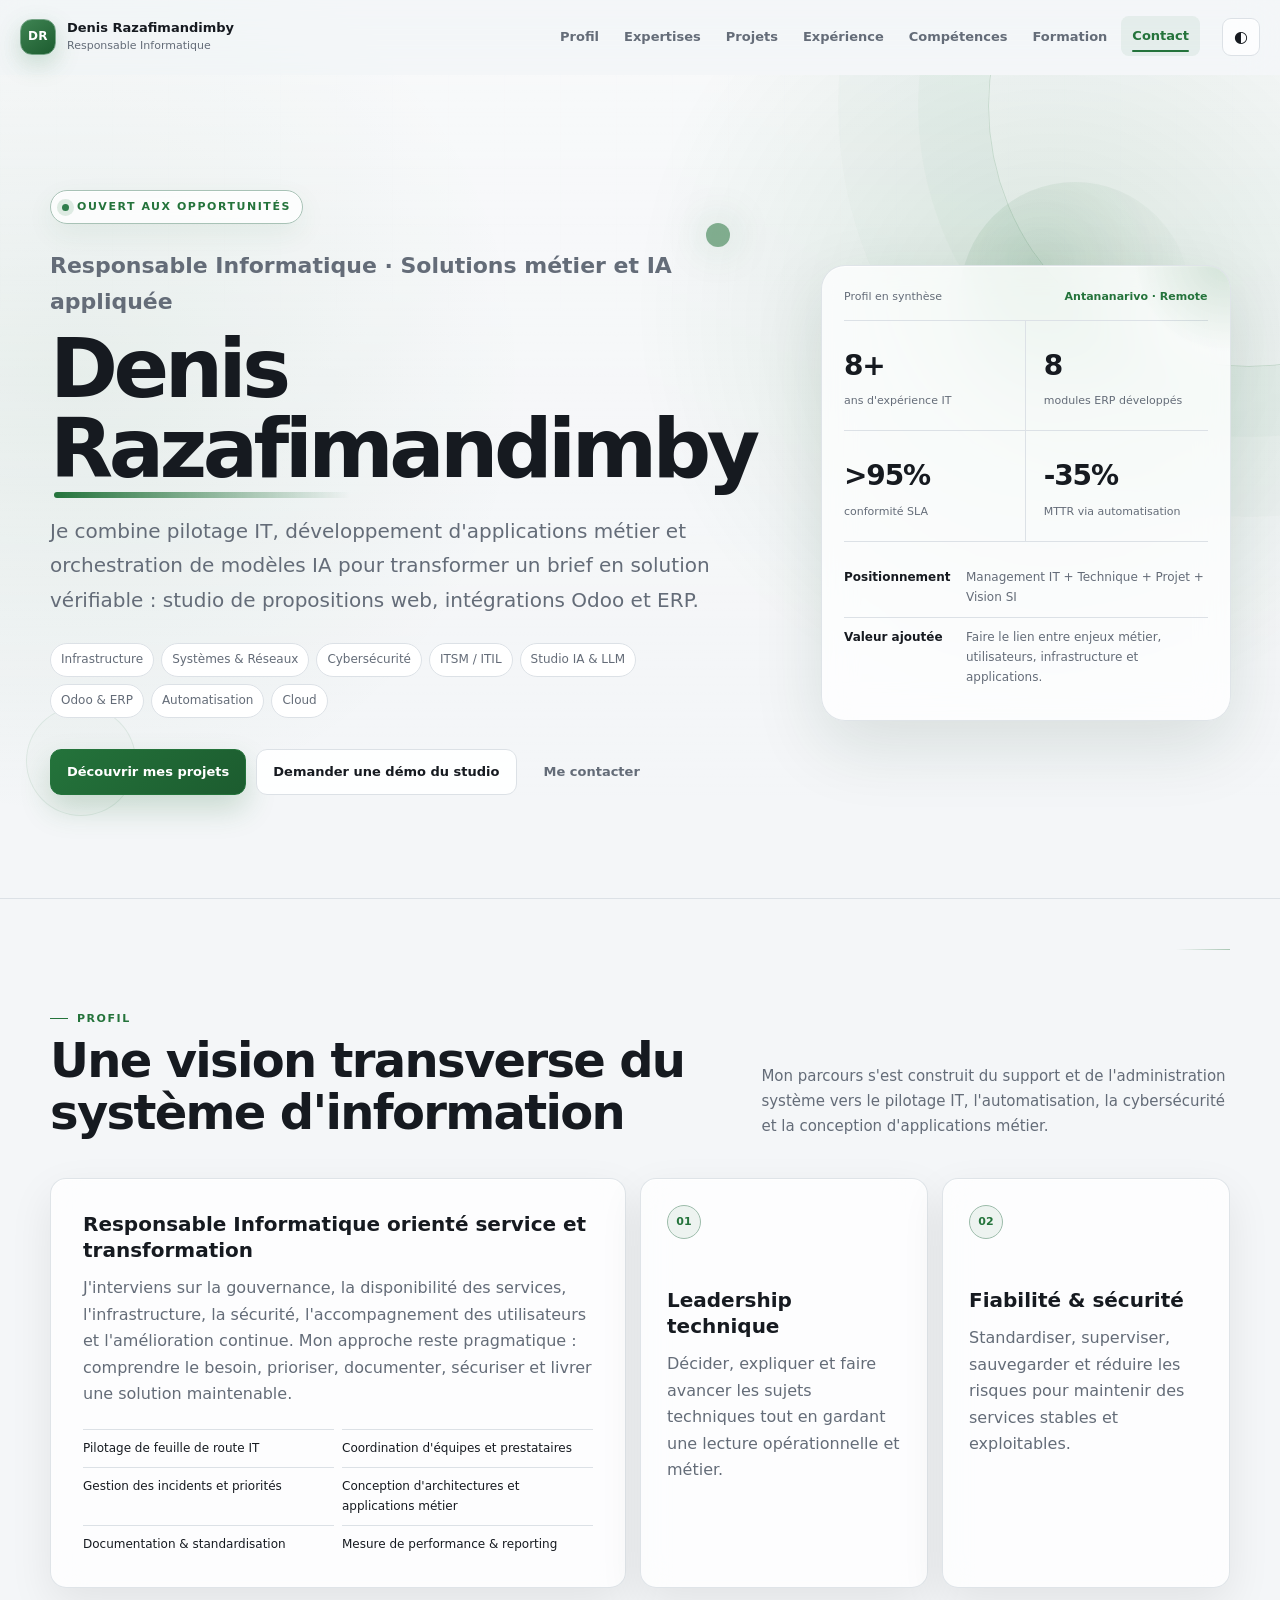
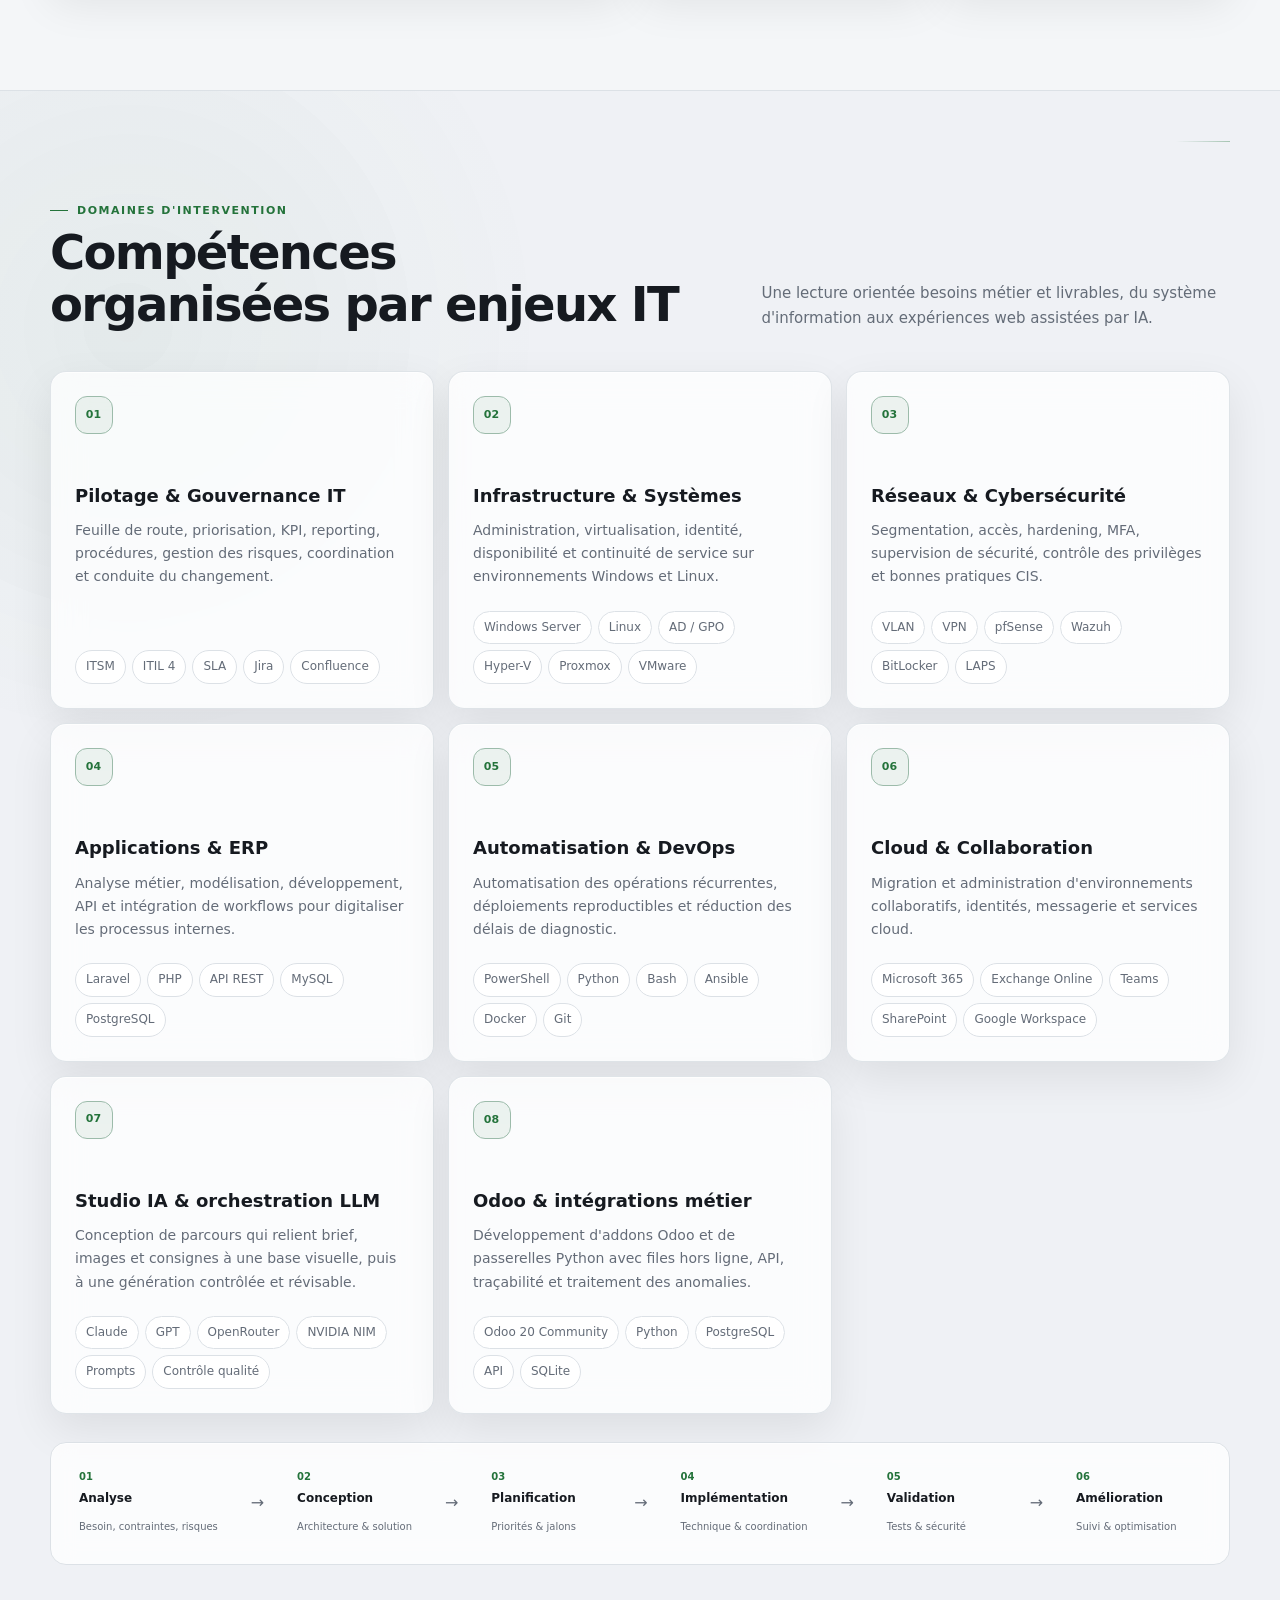
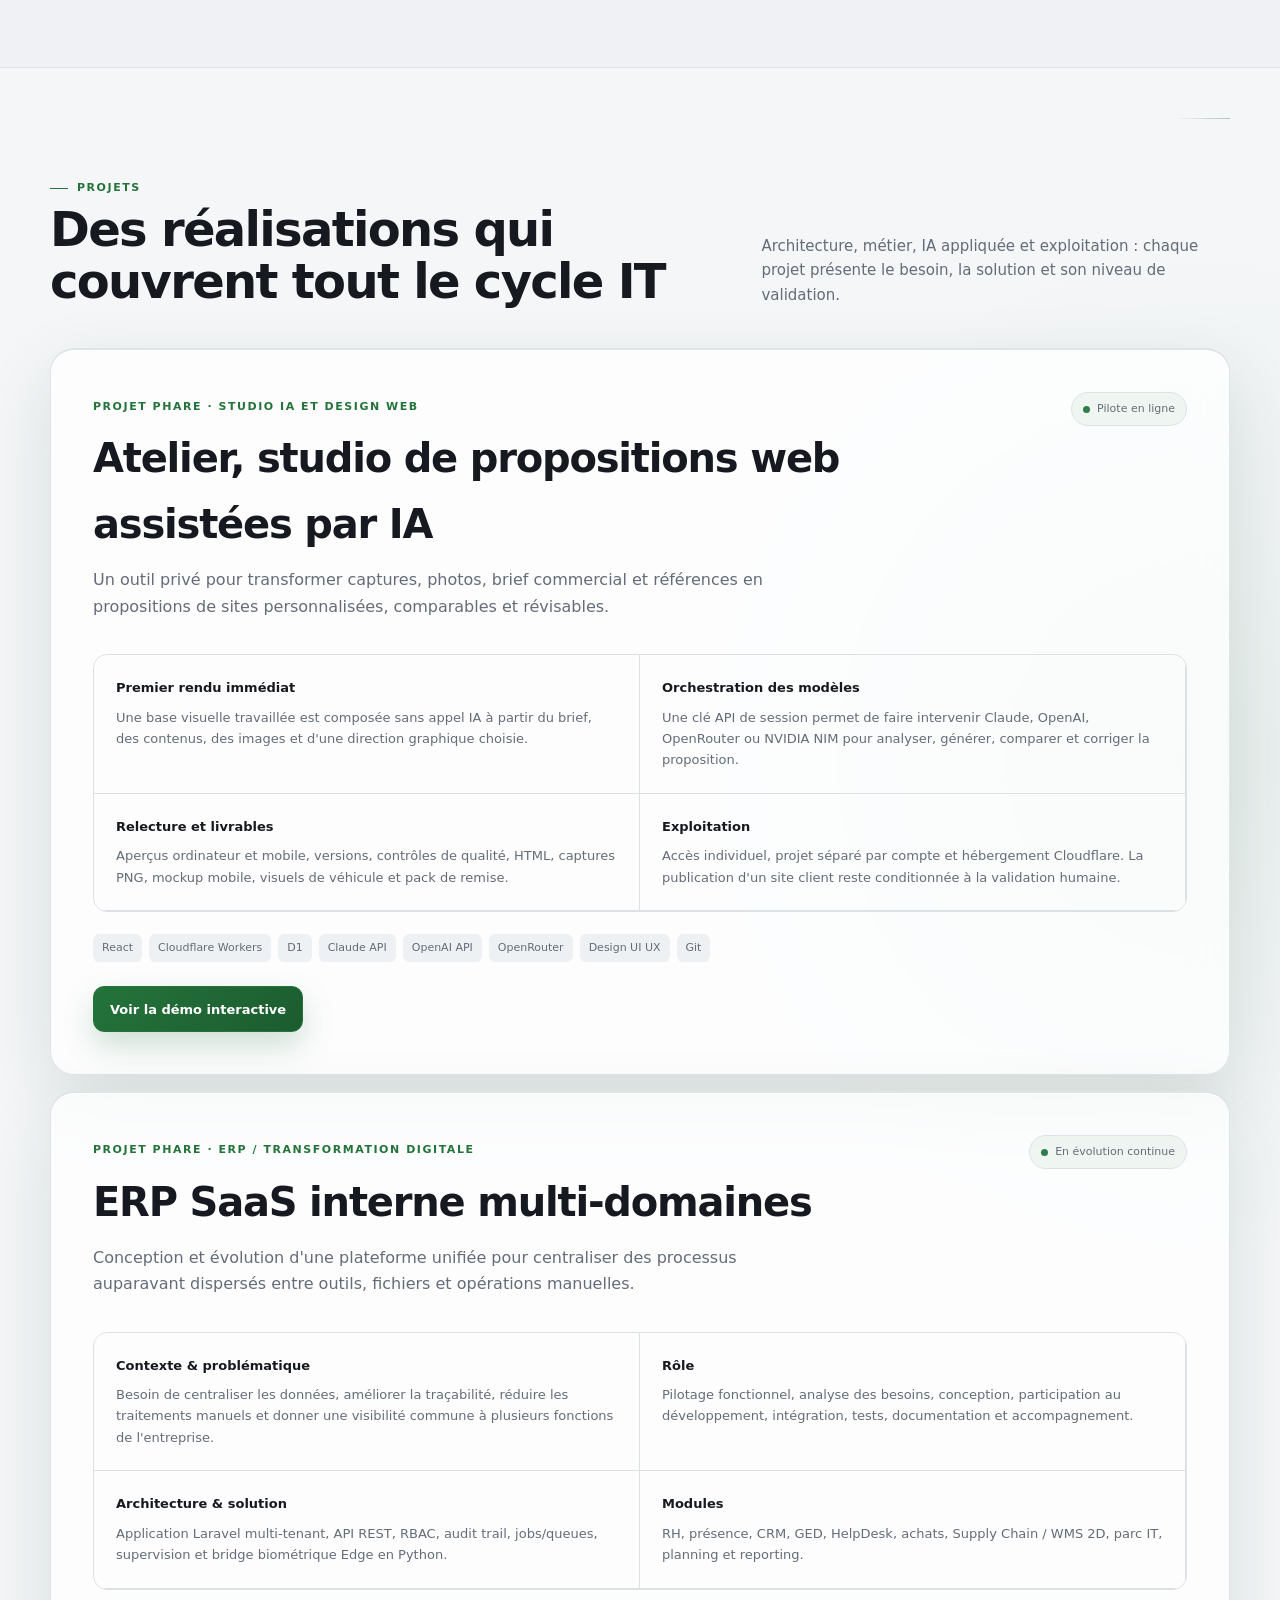
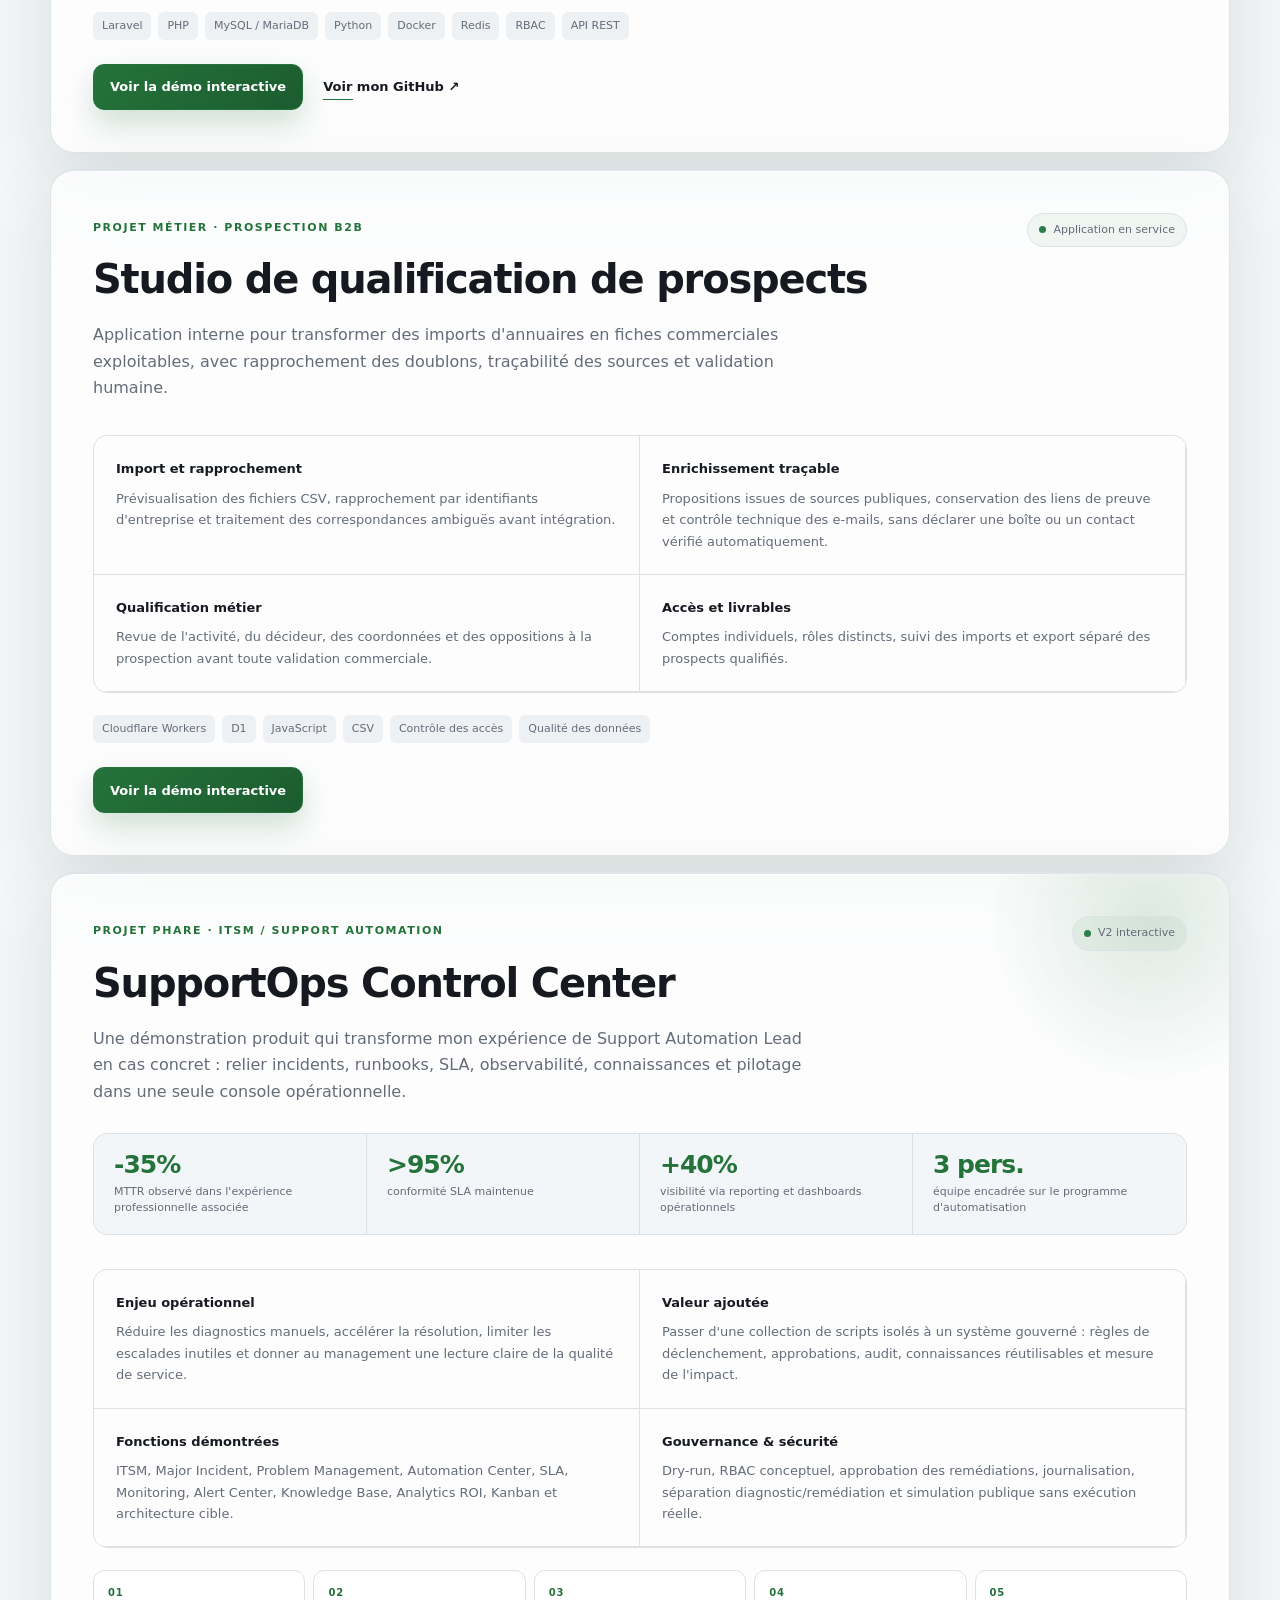
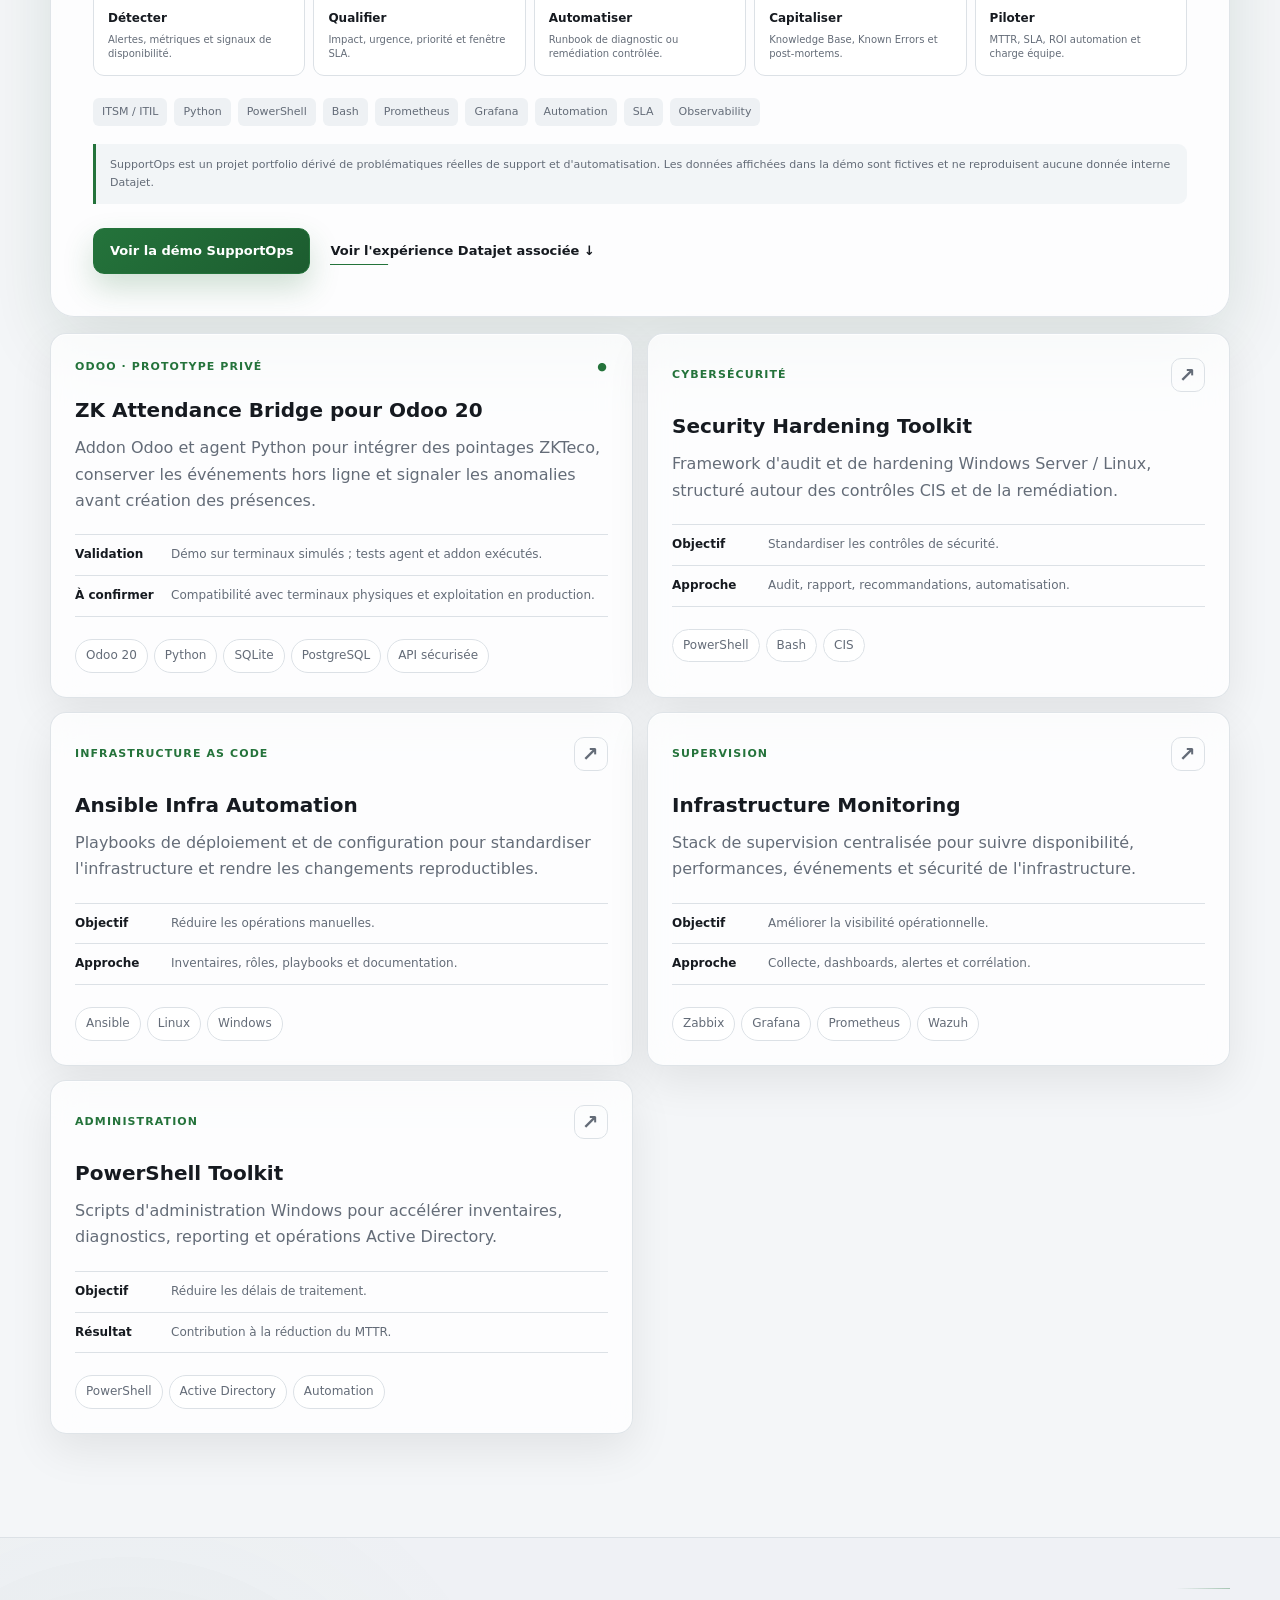
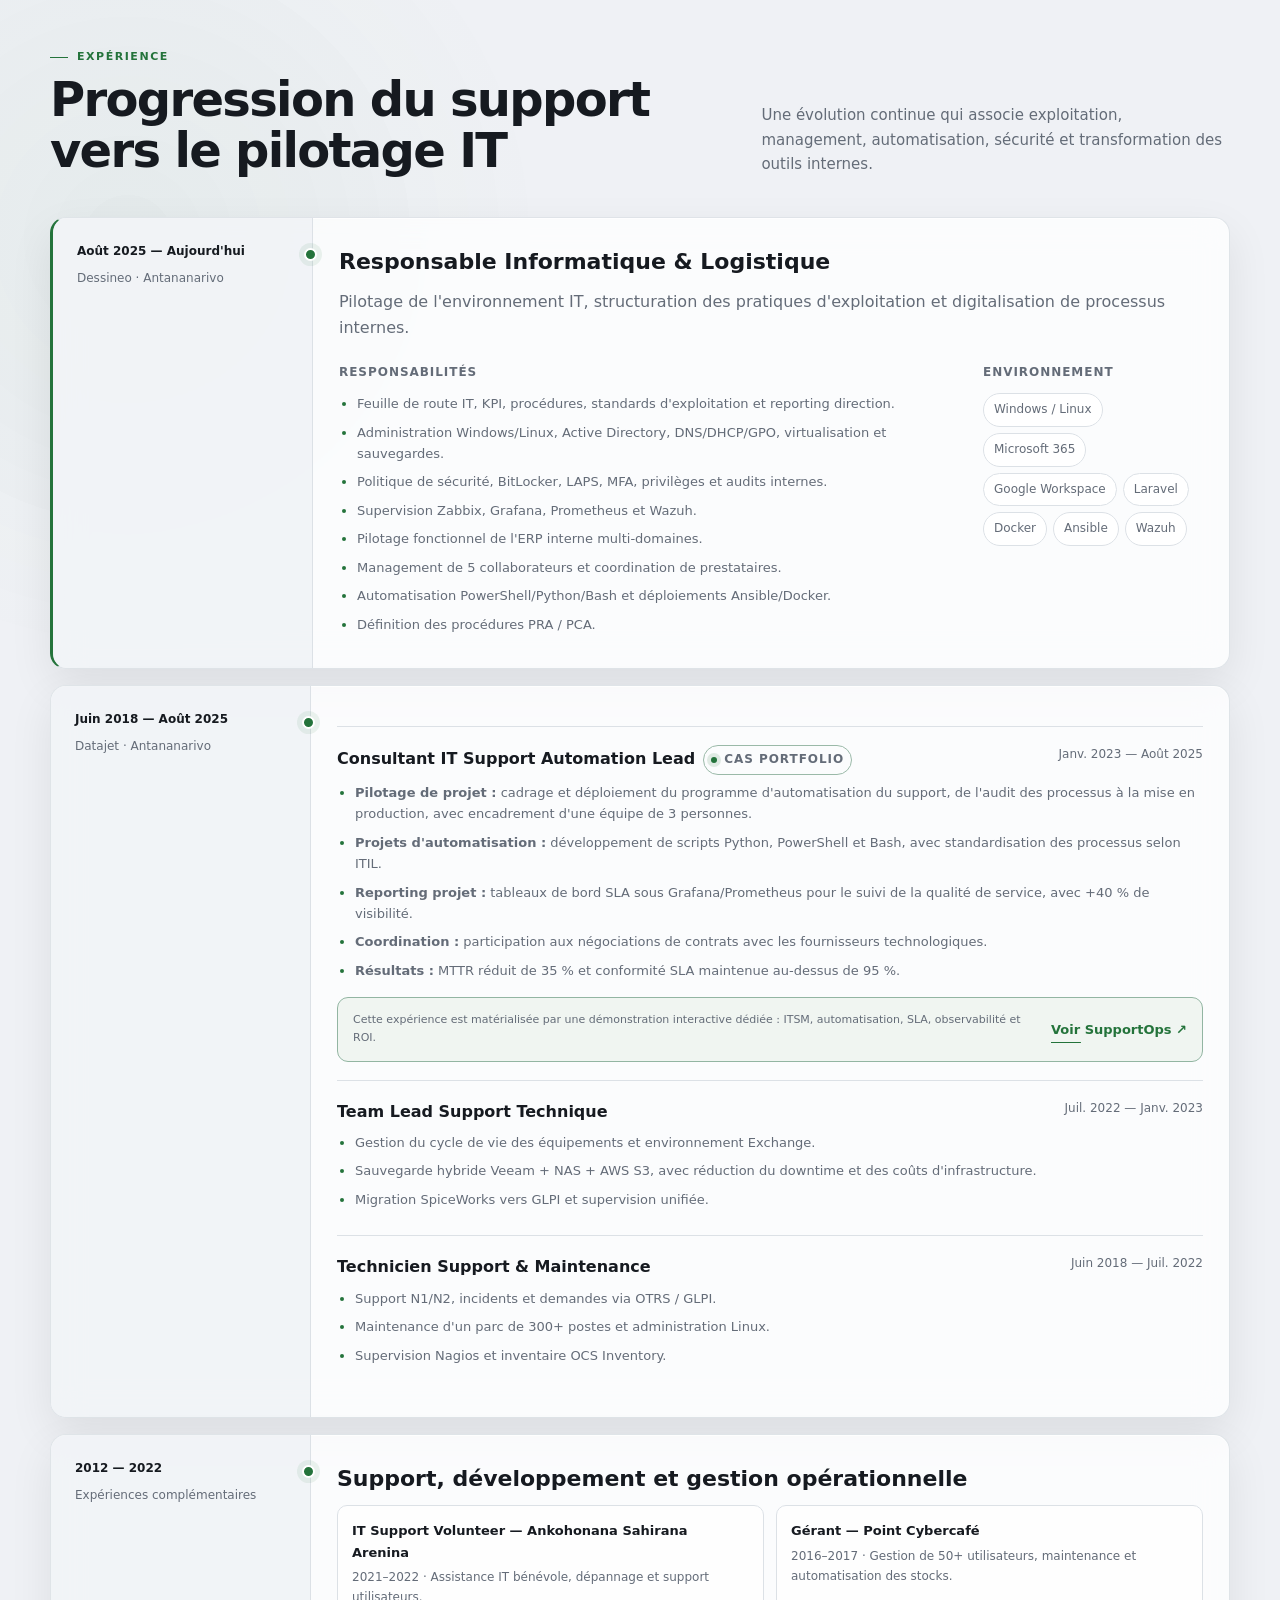
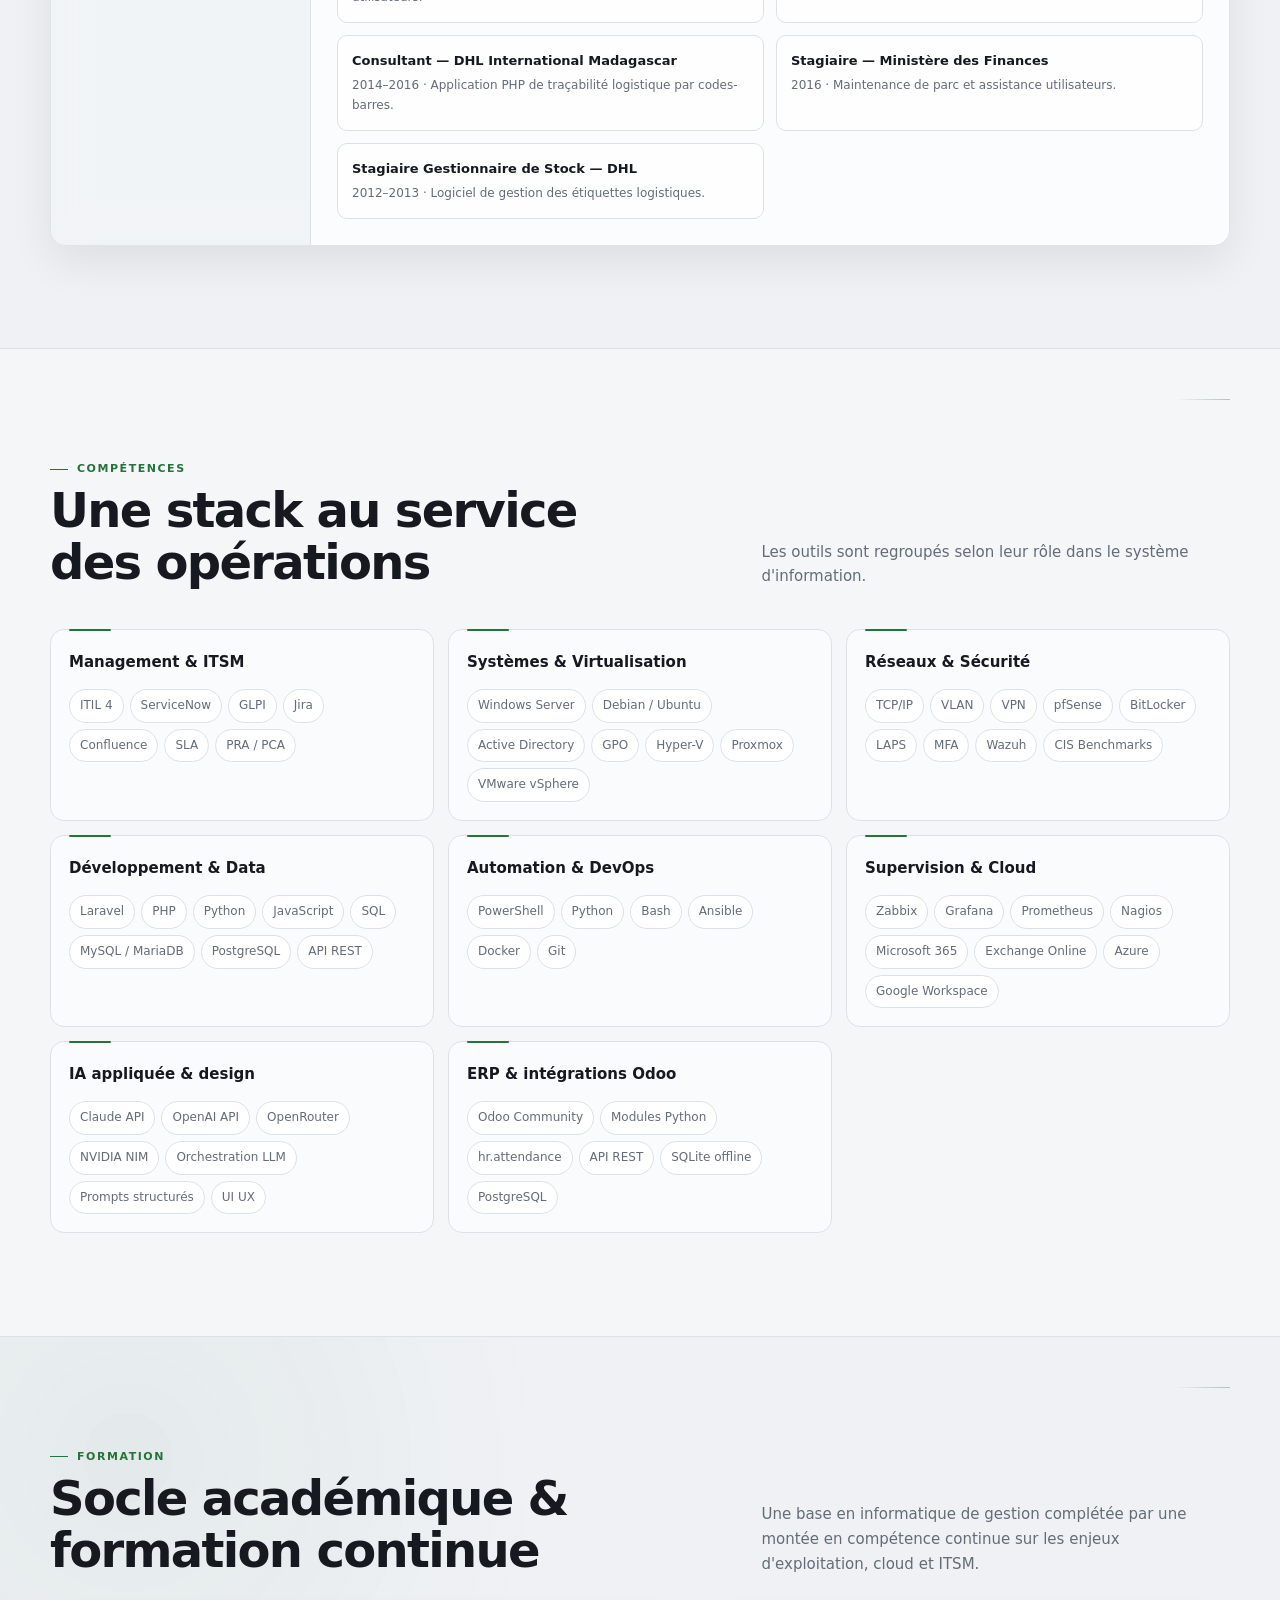
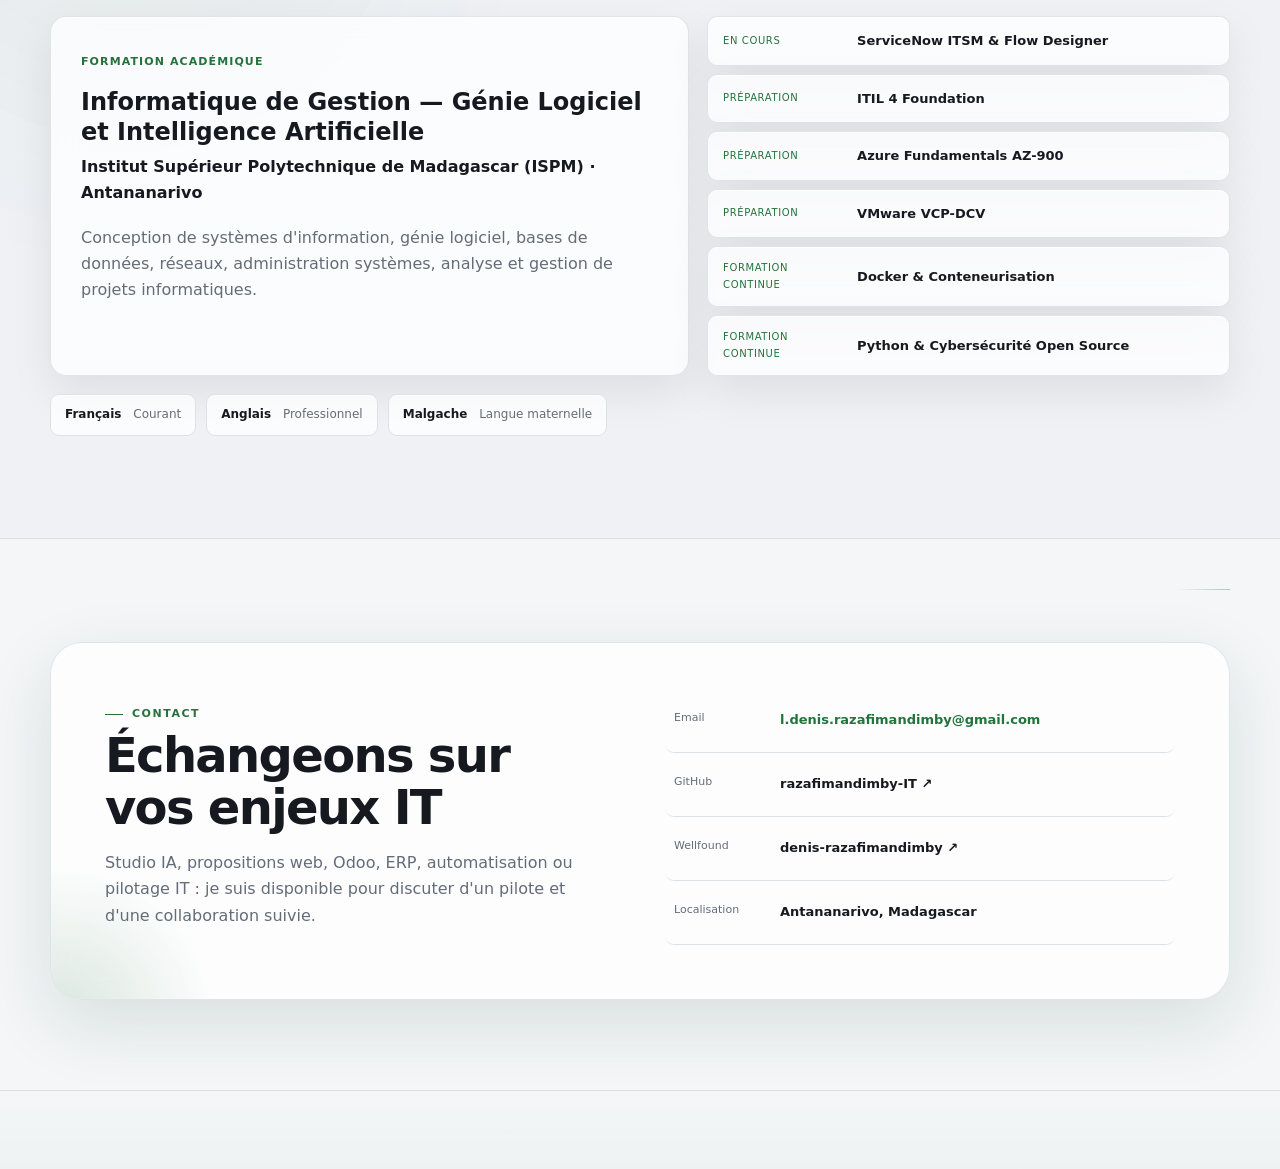
==== index.html @ 62d82d83 "Ajoute une demo interactive du studio Atelier" ====
<!doctype html>
<html lang="fr" data-theme="dark">
<head>
  <meta charset="utf-8">
  <meta name="viewport" content="width=device-width,initial-scale=1">
  <title>Denis Razafimandimby — Responsable Informatique | Studio IA et Odoo</title>
  <meta name="description" content="Responsable Informatique et concepteur de solutions métier : studio de propositions web assisté par Claude, GPT et autres LLM, intégrations Odoo, ERP, automatisation et cybersécurité.">
  <meta name="author" content="Denis Razafimandimby">
  <meta name="robots" content="index,follow">
  <link rel="canonical" href="https://razafimandimby-it.github.io/cv/">
  <meta property="og:type" content="website">
  <meta property="og:title" content="Denis Razafimandimby — Responsable Informatique | Studio IA et Odoo">
  <meta property="og:description" content="Management IT, studio de création web assistée par IA, intégrations Odoo, ERP et automatisation.">
  <meta property="og:url" content="https://razafimandimby-it.github.io/cv/">
  <meta name="theme-color" content="#0d1117">
  <link rel="icon" href="data:image/svg+xml,%3Csvg xmlns='http://www.w3.org/2000/svg' viewBox='0 0 100 100'%3E%3Crect width='100' height='100' rx='20' fill='%232b9348'/%3E%3Ctext x='50' y='64' text-anchor='middle' font-size='48' fill='white' font-family='Arial'%3EDR%3C/text%3E%3C/svg%3E">
  <link rel="stylesheet" href="assets/css/style.css">
  <script type="application/ld+json">
  {
    "@context":"https://schema.org",
    "@type":"Person",
    "name":"Denis Razafimandimby",
    "jobTitle":"Responsable Informatique",
    "url":"https://razafimandimby-it.github.io/cv/",
    "email":"mailto:l.denis.razafimandimby@gmail.com",
    "sameAs":[
      "https://github.com/razafimandimby-IT",
      "https://wellfound.com/u/denis-razafimandimby"
    ],
    "address":{"@type":"PostalAddress","addressLocality":"Antananarivo","addressCountry":"MG"},
    "knowsAbout":["IT Management","ITSM","Infrastructure","Cybersecurity","ERP","Odoo","LLM orchestration","Claude API","OpenAI API","Automation","Cloud","Project Management"]
  }
  </script>
</head>
<body>
  <a class="skip-link" href="#main">Aller au contenu</a>

  <header class="site-header" id="top">
    <div class="nav-shell">
      <a class="brand" href="#top" aria-label="Accueil Denis Razafimandimby">
        <span class="brand-mark">DR</span>
        <span class="brand-text"><strong>Denis Razafimandimby</strong><small>Responsable Informatique</small></span>
      </a>

      <button class="menu-toggle" id="menuToggle" aria-label="Ouvrir le menu" aria-expanded="false" aria-controls="mainNav">
        <span></span><span></span>
      </button>

      <nav class="main-nav" id="mainNav" aria-label="Navigation principale">
        <a href="#profil">Profil</a>
        <a href="#expertises">Expertises</a>
        <a href="#projets">Projets</a>
        <a href="#experience">Expérience</a>
        <a href="#competences">Compétences</a>
        <a href="#formation">Formation</a>
        <a href="#contact">Contact</a>
      </nav>

      <button class="theme-toggle" id="themeToggle" aria-label="Changer de thème" title="Changer de thème">
        <span aria-hidden="true">◐</span>
      </button>
    </div>
  </header>

  <main id="main">
    <section class="hero" aria-labelledby="hero-title">
      <div class="container hero-grid">
        <div class="hero-copy">
          <div class="eyebrow"><span class="status-dot"></span> Ouvert aux opportunités</div>
          <p class="hero-role">Responsable Informatique · Solutions métier et IA appliquée</p>
          <h1 id="hero-title">Denis Razafimandimby</h1>
          <p class="hero-lead">
            Je combine pilotage IT, développement d'applications métier et orchestration de modèles IA
            pour transformer un brief en solution vérifiable : studio de propositions web, intégrations Odoo et ERP.
          </p>
          <div class="hero-domains" aria-label="Domaines principaux">
            <span>Infrastructure</span><span>Systèmes & Réseaux</span><span>Cybersécurité</span>
            <span>ITSM / ITIL</span><span>Studio IA & LLM</span><span>Odoo & ERP</span><span>Automatisation</span><span>Cloud</span>
          </div>
          <div class="hero-actions">
            <a class="btn btn-primary" href="#projets">Découvrir mes projets</a>
            <a class="btn btn-secondary" href="mailto:l.denis.razafimandimby@gmail.com?subject=D%C3%A9monstration%20du%20studio%20IA">Demander une démo du studio</a>
            <a class="btn btn-ghost" href="mailto:l.denis.razafimandimby@gmail.com">Me contacter</a>
          </div>
        </div>

        <aside class="executive-card" aria-label="Synthèse professionnelle">
          <div class="executive-card-head">
            <span>Profil en synthèse</span>
            <span class="availability">Antananarivo · Remote</span>
          </div>
          <div class="executive-metrics">
            <div><strong>8+</strong><span>ans d'expérience IT</span></div>
            <div><strong>8</strong><span>modules ERP développés</span></div>
            <div><strong>&gt;95%</strong><span>conformité SLA</span></div>
            <div><strong>-35%</strong><span>MTTR via automatisation</span></div>
          </div>
          <div class="executive-focus">
            <p><strong>Positionnement</strong><span>Management IT + Technique + Projet + Vision SI</span></p>
            <p><strong>Valeur ajoutée</strong><span>Faire le lien entre enjeux métier, utilisateurs, infrastructure et applications.</span></p>
          </div>
        </aside>
      </div>
    </section>

    <section class="section" id="profil">
      <div class="container">
        <div class="section-heading">
          <div><span class="section-kicker">Profil</span><h2>Une vision transverse du système d'information</h2></div>
          <p>
            Mon parcours s'est construit du support et de l'administration système vers le pilotage IT,
            l'automatisation, la cybersécurité et la conception d'applications métier.
          </p>
        </div>

        <div class="profile-grid">
          <article class="profile-panel profile-panel-wide">
            <h3>Responsable Informatique orienté service et transformation</h3>
            <p>
              J'interviens sur la gouvernance, la disponibilité des services, l'infrastructure, la sécurité,
              l'accompagnement des utilisateurs et l'amélioration continue. Mon approche reste pragmatique :
              comprendre le besoin, prioriser, documenter, sécuriser et livrer une solution maintenable.
            </p>
            <div class="profile-points">
              <span>Pilotage de feuille de route IT</span>
              <span>Coordination d'équipes et prestataires</span>
              <span>Gestion des incidents et priorités</span>
              <span>Conception d'architectures et applications métier</span>
              <span>Documentation & standardisation</span>
              <span>Mesure de performance & reporting</span>
            </div>
          </article>

          <article class="profile-panel">
            <span class="panel-index">01</span>
            <h3>Leadership technique</h3>
            <p>Décider, expliquer et faire avancer les sujets techniques tout en gardant une lecture opérationnelle et métier.</p>
          </article>

          <article class="profile-panel">
            <span class="panel-index">02</span>
            <h3>Fiabilité & sécurité</h3>
            <p>Standardiser, superviser, sauvegarder et réduire les risques pour maintenir des services stables et exploitables.</p>
          </article>
        </div>
      </div>
    </section>

    <section class="section section-soft" id="expertises">
      <div class="container">
        <div class="section-heading">
          <div><span class="section-kicker">Domaines d'intervention</span><h2>Compétences organisées par enjeux IT</h2></div>
            <p>Une lecture orientée besoins métier et livrables, du système d'information aux expériences web assistées par IA.</p>
        </div>

        <div class="expertise-grid">
          <article class="expertise-card">
            <div class="expertise-icon">01</div>
            <h3>Pilotage & Gouvernance IT</h3>
            <p>Feuille de route, priorisation, KPI, reporting, procédures, gestion des risques, coordination et conduite du changement.</p>
            <div class="tags"><span>ITSM</span><span>ITIL 4</span><span>SLA</span><span>Jira</span><span>Confluence</span></div>
          </article>

          <article class="expertise-card">
            <div class="expertise-icon">02</div>
            <h3>Infrastructure & Systèmes</h3>
            <p>Administration, virtualisation, identité, disponibilité et continuité de service sur environnements Windows et Linux.</p>
            <div class="tags"><span>Windows Server</span><span>Linux</span><span>AD / GPO</span><span>Hyper-V</span><span>Proxmox</span><span>VMware</span></div>
          </article>

          <article class="expertise-card">
            <div class="expertise-icon">03</div>
            <h3>Réseaux & Cybersécurité</h3>
            <p>Segmentation, accès, hardening, MFA, supervision de sécurité, contrôle des privilèges et bonnes pratiques CIS.</p>
            <div class="tags"><span>VLAN</span><span>VPN</span><span>pfSense</span><span>Wazuh</span><span>BitLocker</span><span>LAPS</span></div>
          </article>

          <article class="expertise-card">
            <div class="expertise-icon">04</div>
            <h3>Applications & ERP</h3>
            <p>Analyse métier, modélisation, développement, API et intégration de workflows pour digitaliser les processus internes.</p>
            <div class="tags"><span>Laravel</span><span>PHP</span><span>API REST</span><span>MySQL</span><span>PostgreSQL</span></div>
          </article>

          <article class="expertise-card">
            <div class="expertise-icon">05</div>
            <h3>Automatisation & DevOps</h3>
            <p>Automatisation des opérations récurrentes, déploiements reproductibles et réduction des délais de diagnostic.</p>
            <div class="tags"><span>PowerShell</span><span>Python</span><span>Bash</span><span>Ansible</span><span>Docker</span><span>Git</span></div>
          </article>

          <article class="expertise-card">
            <div class="expertise-icon">06</div>
            <h3>Cloud & Collaboration</h3>
            <p>Migration et administration d'environnements collaboratifs, identités, messagerie et services cloud.</p>
            <div class="tags"><span>Microsoft 365</span><span>Exchange Online</span><span>Teams</span><span>SharePoint</span><span>Google Workspace</span></div>
          </article>

          <article class="expertise-card">
            <div class="expertise-icon">07</div>
            <h3>Studio IA & orchestration LLM</h3>
            <p>Conception de parcours qui relient brief, images et consignes à une base visuelle, puis à une génération contrôlée et révisable.</p>
            <div class="tags"><span>Claude</span><span>GPT</span><span>OpenRouter</span><span>NVIDIA NIM</span><span>Prompts</span><span>Contrôle qualité</span></div>
          </article>

          <article class="expertise-card">
            <div class="expertise-icon">08</div>
            <h3>Odoo & intégrations métier</h3>
            <p>Développement d'addons Odoo et de passerelles Python avec files hors ligne, API, traçabilité et traitement des anomalies.</p>
            <div class="tags"><span>Odoo 20 Community</span><span>Python</span><span>PostgreSQL</span><span>API</span><span>SQLite</span></div>
          </article>
        </div>

        <div class="delivery-flow" aria-label="Cycle de pilotage de projet">
          <div><span>01</span><strong>Analyse</strong><small>Besoin, contraintes, risques</small></div>
          <i>→</i>
          <div><span>02</span><strong>Conception</strong><small>Architecture & solution</small></div>
          <i>→</i>
          <div><span>03</span><strong>Planification</strong><small>Priorités & jalons</small></div>
          <i>→</i>
          <div><span>04</span><strong>Implémentation</strong><small>Technique & coordination</small></div>
          <i>→</i>
          <div><span>05</span><strong>Validation</strong><small>Tests & sécurité</small></div>
          <i>→</i>
          <div><span>06</span><strong>Amélioration</strong><small>Suivi & optimisation</small></div>
        </div>
      </div>
    </section>

    <section class="section" id="projets">
      <div class="container">
        <div class="section-heading">
          <div><span class="section-kicker">Projets</span><h2>Des réalisations qui couvrent tout le cycle IT</h2></div>
          <p>Architecture, métier, IA appliquée et exploitation : chaque projet présente le besoin, la solution et son niveau de validation.</p>
        </div>

        <article class="case-study case-study-featured">
          <div class="case-study-head">
            <div>
              <span class="case-label">Projet phare · Studio IA et design web</span>
              <h3>Atelier, studio de propositions web assistées par IA</h3>
              <p class="case-intro">Un outil privé pour transformer captures, photos, brief commercial et références en propositions de sites personnalisées, comparables et révisables.</p>
            </div>
            <div class="case-status"><span></span> Pilote en ligne</div>
          </div>
          <div class="case-grid">
            <div><h4>Premier rendu immédiat</h4><p>Une base visuelle travaillée est composée sans appel IA à partir du brief, des contenus, des images et d'une direction graphique choisie.</p></div>
            <div><h4>Orchestration des modèles</h4><p>Une clé API de session permet de faire intervenir Claude, OpenAI, OpenRouter ou NVIDIA NIM pour analyser, générer, comparer et corriger la proposition.</p></div>
            <div><h4>Relecture et livrables</h4><p>Aperçus ordinateur et mobile, versions, contrôles de qualité, HTML, captures PNG, mockup mobile, visuels de véhicule et pack de remise.</p></div>
            <div><h4>Exploitation</h4><p>Accès individuel, projet séparé par compte et hébergement Cloudflare. La publication d'un site client reste conditionnée à la validation humaine.</p></div>
          </div>
          <div class="case-stack"><span>React</span><span>Cloudflare Workers</span><span>D1</span><span>Claude API</span><span>OpenAI API</span><span>OpenRouter</span><span>Design UI UX</span><span>Git</span></div>
          <div class="case-actions"><a class="btn btn-primary" href="demo/atelier.html">Voir la démo interactive</a></div>
        </article>

        <article class="case-study case-study-featured">
          <div class="case-study-head">
            <div>
              <span class="case-label">Projet phare · ERP / Transformation digitale</span>
              <h3>ERP SaaS interne multi-domaines</h3>
              <p class="case-intro">
                Conception et évolution d'une plateforme unifiée pour centraliser des processus auparavant dispersés
                entre outils, fichiers et opérations manuelles.
              </p>
            </div>
            <div class="case-status"><span></span> En évolution continue</div>
          </div>

          <div class="case-grid">
            <div>
              <h4>Contexte & problématique</h4>
              <p>Besoin de centraliser les données, améliorer la traçabilité, réduire les traitements manuels et donner une visibilité commune à plusieurs fonctions de l'entreprise.</p>
            </div>
            <div>
              <h4>Rôle</h4>
              <p>Pilotage fonctionnel, analyse des besoins, conception, participation au développement, intégration, tests, documentation et accompagnement.</p>
            </div>
            <div>
              <h4>Architecture & solution</h4>
              <p>Application Laravel multi-tenant, API REST, RBAC, audit trail, jobs/queues, supervision et bridge biométrique Edge en Python.</p>
            </div>
            <div>
              <h4>Modules</h4>
              <p>RH, présence, CRM, GED, HelpDesk, achats, Supply Chain / WMS 2D, parc IT, planning et reporting.</p>
            </div>
          </div>

          <div class="case-stack">
            <span>Laravel</span><span>PHP</span><span>MySQL / MariaDB</span><span>Python</span><span>Docker</span><span>Redis</span><span>RBAC</span><span>API REST</span>
          </div>

          <div class="case-actions">
            <a class="btn btn-primary" href="demo/erp-saas.html">Voir la démo interactive</a>
            <a class="text-link" href="https://github.com/razafimandimby-IT" target="_blank" rel="noopener">Voir mon GitHub <span>↗</span></a>
          </div>
        </article>

        <article class="case-study case-study-featured" id="studio-prospection">
          <div class="case-study-head">
            <div>
              <span class="case-label">Projet métier · Prospection B2B</span>
              <h3>Studio de qualification de prospects</h3>
              <p class="case-intro">Application interne pour transformer des imports d'annuaires en fiches commerciales exploitables, avec rapprochement des doublons, traçabilité des sources et validation humaine.</p>
            </div>
            <div class="case-status"><span></span> Application en service</div>
          </div>

          <div class="case-grid">
            <div><h4>Import et rapprochement</h4><p>Prévisualisation des fichiers CSV, rapprochement par identifiants d'entreprise et traitement des correspondances ambiguës avant intégration.</p></div>
            <div><h4>Enrichissement traçable</h4><p>Propositions issues de sources publiques, conservation des liens de preuve et contrôle technique des e-mails, sans déclarer une boîte ou un contact vérifié automatiquement.</p></div>
            <div><h4>Qualification métier</h4><p>Revue de l'activité, du décideur, des coordonnées et des oppositions à la prospection avant toute validation commerciale.</p></div>
            <div><h4>Accès et livrables</h4><p>Comptes individuels, rôles distincts, suivi des imports et export séparé des prospects qualifiés.</p></div>
          </div>

          <div class="case-stack"><span>Cloudflare Workers</span><span>D1</span><span>JavaScript</span><span>CSV</span><span>Contrôle des accès</span><span>Qualité des données</span></div>
          <div class="case-actions"><a class="btn btn-primary" href="demo/studio-prospection.html">Voir la démo interactive</a></div>
        </article>

        <div class="project-grid">
          <article class="project-card">
            <div class="project-top"><span>Odoo · Prototype privé</span><span aria-hidden="true">●</span></div>
            <h3>ZK Attendance Bridge pour Odoo 20</h3>
            <p>Addon Odoo et agent Python pour intégrer des pointages ZKTeco, conserver les événements hors ligne et signaler les anomalies avant création des présences.</p>
            <dl><div><dt>Validation</dt><dd>Démo sur terminaux simulés ; tests agent et addon exécutés.</dd></div><div><dt>À confirmer</dt><dd>Compatibilité avec terminaux physiques et exploitation en production.</dd></div></dl>
            <div class="tags"><span>Odoo 20</span><span>Python</span><span>SQLite</span><span>PostgreSQL</span><span>API sécurisée</span></div>
          </article>

          <article class="project-card">
            <div class="project-top"><span>Cybersécurité</span><a href="https://github.com/razafimandimby-IT/security-hardening-toolkit" target="_blank" rel="noopener" aria-label="Ouvrir security-hardening-toolkit sur GitHub">↗</a></div>
            <h3>Security Hardening Toolkit</h3>
            <p>Framework d'audit et de hardening Windows Server / Linux, structuré autour des contrôles CIS et de la remédiation.</p>
            <dl><div><dt>Objectif</dt><dd>Standardiser les contrôles de sécurité.</dd></div><div><dt>Approche</dt><dd>Audit, rapport, recommandations, automatisation.</dd></div></dl>
            <div class="tags"><span>PowerShell</span><span>Bash</span><span>CIS</span></div>
          </article>

          <article class="project-card">
            <div class="project-top"><span>Infrastructure as Code</span><a href="https://github.com/razafimandimby-IT/ansible-infra-automation" target="_blank" rel="noopener" aria-label="Ouvrir ansible-infra-automation sur GitHub">↗</a></div>
            <h3>Ansible Infra Automation</h3>
            <p>Playbooks de déploiement et de configuration pour standardiser l'infrastructure et rendre les changements reproductibles.</p>
            <dl><div><dt>Objectif</dt><dd>Réduire les opérations manuelles.</dd></div><div><dt>Approche</dt><dd>Inventaires, rôles, playbooks et documentation.</dd></div></dl>
            <div class="tags"><span>Ansible</span><span>Linux</span><span>Windows</span></div>
          </article>

          <article class="project-card">
            <div class="project-top"><span>Supervision</span><a href="https://github.com/razafimandimby-IT/infra-monitoring" target="_blank" rel="noopener" aria-label="Ouvrir infra-monitoring sur GitHub">↗</a></div>
            <h3>Infrastructure Monitoring</h3>
            <p>Stack de supervision centralisée pour suivre disponibilité, performances, événements et sécurité de l'infrastructure.</p>
            <dl><div><dt>Objectif</dt><dd>Améliorer la visibilité opérationnelle.</dd></div><div><dt>Approche</dt><dd>Collecte, dashboards, alertes et corrélation.</dd></div></dl>
            <div class="tags"><span>Zabbix</span><span>Grafana</span><span>Prometheus</span><span>Wazuh</span></div>
          </article>

          <article class="project-card">
            <div class="project-top"><span>Administration</span><a href="https://github.com/razafimandimby-IT/powershell-toolkit" target="_blank" rel="noopener" aria-label="Ouvrir powershell-toolkit sur GitHub">↗</a></div>
            <h3>PowerShell Toolkit</h3>
            <p>Scripts d'administration Windows pour accélérer inventaires, diagnostics, reporting et opérations Active Directory.</p>
            <dl><div><dt>Objectif</dt><dd>Réduire les délais de traitement.</dd></div><div><dt>Résultat</dt><dd>Contribution à la réduction du MTTR.</dd></div></dl>
            <div class="tags"><span>PowerShell</span><span>Active Directory</span><span>Automation</span></div>
          </article>
        </div>
      </div>
    </section>

    <section class="section section-soft" id="experience">
      <div class="container">
        <div class="section-heading">
          <div><span class="section-kicker">Expérience</span><h2>Progression du support vers le pilotage IT</h2></div>
          <p>Une évolution continue qui associe exploitation, management, automatisation, sécurité et transformation des outils internes.</p>
        </div>

        <div class="timeline">
          <article class="experience-card current">
            <div class="experience-meta">
              <span class="experience-date">Août 2025 — Aujourd'hui</span>
              <span class="experience-company">Dessineo · Antananarivo</span>
            </div>
            <div class="experience-body">
              <h3>Responsable Informatique & Logistique</h3>
              <p class="experience-context">Pilotage de l'environnement IT, structuration des pratiques d'exploitation et digitalisation de processus internes.</p>
              <div class="experience-columns">
                <div>
                  <h4>Responsabilités</h4>
                  <ul>
                    <li>Feuille de route IT, KPI, procédures, standards d'exploitation et reporting direction.</li>
                    <li>Administration Windows/Linux, Active Directory, DNS/DHCP/GPO, virtualisation et sauvegardes.</li>
                    <li>Politique de sécurité, BitLocker, LAPS, MFA, privilèges et audits internes.</li>
                    <li>Supervision Zabbix, Grafana, Prometheus et Wazuh.</li>
                    <li>Pilotage fonctionnel de l'ERP interne multi-domaines.</li>
                    <li>Management de 5 collaborateurs et coordination de prestataires.</li>
                    <li>Automatisation PowerShell/Python/Bash et déploiements Ansible/Docker.</li>
                    <li>Définition des procédures PRA / PCA.</li>
                  </ul>
                </div>
                <div>
                  <h4>Environnement</h4>
                  <div class="tags vertical-tags"><span>Windows / Linux</span><span>Microsoft 365</span><span>Google Workspace</span><span>Laravel</span><span>Docker</span><span>Ansible</span><span>Wazuh</span></div>
                </div>
              </div>
            </div>
          </article>

          <article class="experience-card">
            <div class="experience-meta">
              <span class="experience-date">Juin 2018 — Août 2025</span>
              <span class="experience-company">Datajet · Antananarivo</span>
            </div>
            <div class="experience-body">
              <div class="role-block">
                <div><strong>Consultant IT — Support Automation Lead</strong><span>Janv. 2023 — Août 2025</span></div>
                <ul>
                  <li>Encadrement d'une équipe IT, formation et suivi d'indicateurs de performance.</li>
                  <li>Automatisation PowerShell/Python et réduction du MTTR de 35%.</li>
                  <li>Migration Exchange On-Premise vers Exchange Online / Teams / SharePoint.</li>
                  <li>Tableaux de bord Grafana/Prometheus et maintien d'une conformité SLA &gt;95%.</li>
                </ul>
              </div>
              <div class="role-block">
                <div><strong>Team Lead Support Technique</strong><span>Juil. 2022 — Janv. 2023</span></div>
                <ul>
                  <li>Gestion du cycle de vie des équipements et environnement Exchange.</li>
                  <li>Sauvegarde hybride Veeam + NAS + AWS S3, avec réduction du downtime et des coûts d'infrastructure.</li>
                  <li>Migration SpiceWorks vers GLPI et supervision unifiée.</li>
                </ul>
              </div>
              <div class="role-block">
                <div><strong>Technicien Support & Maintenance</strong><span>Juin 2018 — Juil. 2022</span></div>
                <ul>
                  <li>Support N1/N2, incidents et demandes via OTRS / GLPI.</li>
                  <li>Maintenance d'un parc de 300+ postes et administration Linux.</li>
                  <li>Supervision Nagios et inventaire OCS Inventory.</li>
                </ul>
              </div>
            </div>
          </article>

          <article class="experience-card compact">
            <div class="experience-meta"><span class="experience-date">2012 — 2022</span><span class="experience-company">Expériences complémentaires</span></div>
            <div class="experience-body">
              <h3>Support, développement et gestion opérationnelle</h3>
              <div class="compact-experiences">
                <p><strong>IT Support Volunteer — Ankohonana Sahirana Arenina</strong><span>2021–2022 · Assistance IT bénévole, dépannage et support utilisateurs.</span></p>
                <p><strong>Gérant — Point Cybercafé</strong><span>2016–2017 · Gestion de 50+ utilisateurs, maintenance et automatisation des stocks.</span></p>
                <p><strong>Consultant — DHL International Madagascar</strong><span>2014–2016 · Application PHP de traçabilité logistique par codes-barres.</span></p>
                <p><strong>Stagiaire — Ministère des Finances</strong><span>2016 · Maintenance de parc et assistance utilisateurs.</span></p>
                <p><strong>Stagiaire Gestionnaire de Stock — DHL</strong><span>2012–2013 · Logiciel de gestion des étiquettes logistiques.</span></p>
              </div>
            </div>
          </article>
        </div>
      </div>
    </section>

    <section class="section" id="competences">
      <div class="container">
        <div class="section-heading">
          <div><span class="section-kicker">Compétences</span><h2>Une stack au service des opérations</h2></div>
          <p>Les outils sont regroupés selon leur rôle dans le système d'information.</p>
        </div>

        <div class="skills-grid">
          <article><h3>Management & ITSM</h3><div class="tags"><span>ITIL 4</span><span>ServiceNow</span><span>GLPI</span><span>Jira</span><span>Confluence</span><span>SLA</span><span>PRA / PCA</span></div></article>
          <article><h3>Systèmes & Virtualisation</h3><div class="tags"><span>Windows Server</span><span>Debian / Ubuntu</span><span>Active Directory</span><span>GPO</span><span>Hyper-V</span><span>Proxmox</span><span>VMware vSphere</span></div></article>
          <article><h3>Réseaux & Sécurité</h3><div class="tags"><span>TCP/IP</span><span>VLAN</span><span>VPN</span><span>pfSense</span><span>BitLocker</span><span>LAPS</span><span>MFA</span><span>Wazuh</span><span>CIS Benchmarks</span></div></article>
          <article><h3>Développement & Data</h3><div class="tags"><span>Laravel</span><span>PHP</span><span>Python</span><span>JavaScript</span><span>SQL</span><span>MySQL / MariaDB</span><span>PostgreSQL</span><span>API REST</span></div></article>
          <article><h3>Automation & DevOps</h3><div class="tags"><span>PowerShell</span><span>Python</span><span>Bash</span><span>Ansible</span><span>Docker</span><span>Git</span></div></article>
          <article><h3>Supervision & Cloud</h3><div class="tags"><span>Zabbix</span><span>Grafana</span><span>Prometheus</span><span>Nagios</span><span>Microsoft 365</span><span>Exchange Online</span><span>Azure</span><span>Google Workspace</span></div></article>
          <article><h3>IA appliquée & design</h3><div class="tags"><span>Claude API</span><span>OpenAI API</span><span>OpenRouter</span><span>NVIDIA NIM</span><span>Orchestration LLM</span><span>Prompts structurés</span><span>UI UX</span></div></article>
          <article><h3>ERP & intégrations Odoo</h3><div class="tags"><span>Odoo Community</span><span>Modules Python</span><span>hr.attendance</span><span>API REST</span><span>SQLite offline</span><span>PostgreSQL</span></div></article>
        </div>
      </div>
    </section>

    <section class="section section-soft" id="formation">
      <div class="container">
        <div class="section-heading">
          <div><span class="section-kicker">Formation</span><h2>Socle académique & formation continue</h2></div>
          <p>Une base en informatique de gestion complétée par une montée en compétence continue sur les enjeux d'exploitation, cloud et ITSM.</p>
        </div>

        <div class="education-grid">
          <article class="education-main">
            <span class="education-type">Formation académique</span>
            <h3>Informatique de Gestion — Génie Logiciel et Intelligence Artificielle</h3>
            <p class="education-school">Institut Supérieur Polytechnique de Madagascar (ISPM) · Antananarivo</p>
            <p>Conception de systèmes d'information, génie logiciel, bases de données, réseaux, administration systèmes, analyse et gestion de projets informatiques.</p>
          </article>

          <div class="cert-list">
            <article><span>En cours</span><strong>ServiceNow ITSM & Flow Designer</strong></article>
            <article><span>Préparation</span><strong>ITIL 4 Foundation</strong></article>
            <article><span>Préparation</span><strong>Azure Fundamentals AZ-900</strong></article>
            <article><span>Préparation</span><strong>VMware VCP-DCV</strong></article>
            <article><span>Formation continue</span><strong>Docker & Conteneurisation</strong></article>
            <article><span>Formation continue</span><strong>Python & Cybersécurité Open Source</strong></article>
          </div>
        </div>

        <div class="languages">
          <span><strong>Français</strong> Courant</span>
          <span><strong>Anglais</strong> Professionnel</span>
          <span><strong>Malgache</strong> Langue maternelle</span>
        </div>
      </div>
    </section>

    <section class="section contact-section" id="contact">
      <div class="container contact-shell">
        <div>
          <span class="section-kicker">Contact</span>
          <h2>Échangeons sur vos enjeux IT</h2>
          <p>Studio IA, propositions web, Odoo, ERP, automatisation ou pilotage IT : je suis disponible pour discuter d'un pilote et d'une collaboration suivie.</p>
        </div>

        <div class="contact-actions">
          <a class="contact-link primary" href="mailto:l.denis.razafimandimby@gmail.com"><span>Email</span><strong>l.denis.razafimandimby@gmail.com</strong></a>
          <a class="contact-link" href="https://github.com/razafimandimby-IT" target="_blank" rel="noopener"><span>GitHub</span><strong>razafimandimby-IT ↗</strong></a>
          <a class="contact-link" href="https://wellfound.com/u/denis-razafimandimby" target="_blank" rel="noopener"><span>Wellfound</span><strong>denis-razafimandimby ↗</strong></a>
          <div class="contact-link static"><span>Localisation</span><strong>Antananarivo, Madagascar</strong></div>
        </div>
      </div>
    </section>
  </main>

  <footer class="site-footer">
    <div class="container">
      <p>© 2026 Denis Razafimandimby. Portfolio professionnel.</p>
      <a href="#top">Retour en haut ↑</a>
    </div>
  </footer>

  <script src="assets/js/app.js" defer></script>
</body>
</html>
---- assets/css/style.css ----
:root{
  --bg:#f4f6f8;--surface:#ffffff;--surface-2:#eef1f4;--text:#161a20;--muted:#646c78;
  --accent:#24733b;--accent-2:#1c5c2f;--border:#dce1e6;--success:#2f7d4c;--warning:#9d6b16;
  --error:#b64c4c;--shadow:0 20px 50px rgba(18,29,40,.08);--radius:16px;--max:1180px
}
[data-theme="dark"]{
  --bg:#0d1117;--surface:#131922;--surface-2:#171f29;--text:#edf1f5;--muted:#9ca6b2;
  --accent:#51b56d;--accent-2:#73c98a;--border:#26313c;--success:#63bd7c;--warning:#d6a44a;
  --error:#db7777;--shadow:0 24px 60px rgba(0,0,0,.22)
}
*{box-sizing:border-box}html{scroll-behavior:smooth;scroll-padding-top:88px}body{margin:0;background:var(--bg);color:var(--text);font-family:Inter,ui-sans-serif,system-ui,-apple-system,BlinkMacSystemFont,"Segoe UI",sans-serif;line-height:1.65;-webkit-font-smoothing:antialiased}
a{color:inherit}button{font:inherit}.container{width:min(var(--max),calc(100% - 40px));margin:auto}.skip-link{position:fixed;left:16px;top:-80px;z-index:999;background:var(--surface);border:1px solid var(--border);padding:10px 14px;border-radius:8px;text-decoration:none}.skip-link:focus{top:16px}
.site-header{position:sticky;top:0;z-index:100;background:color-mix(in srgb,var(--bg) 88%,transparent);backdrop-filter:blur(16px);border-bottom:1px solid color-mix(in srgb,var(--border) 80%,transparent)}.nav-shell{width:min(1240px,calc(100% - 28px));height:72px;margin:auto;display:flex;align-items:center;gap:22px}.brand{display:flex;align-items:center;gap:11px;text-decoration:none;min-width:230px}.brand-mark{width:36px;height:36px;border-radius:10px;display:grid;place-items:center;background:var(--accent);color:#fff;font-weight:800;font-size:12px;letter-spacing:.04em}.brand-text{display:grid;line-height:1.15}.brand-text strong{font-size:13px}.brand-text small{font-size:11px;color:var(--muted);margin-top:4px}.main-nav{margin-left:auto;display:flex;align-items:center;gap:3px}.main-nav a{padding:9px 11px;border-radius:8px;text-decoration:none;color:var(--muted);font-size:13px;font-weight:600;transition:.2s ease}.main-nav a:hover,.main-nav a.active{background:var(--surface);color:var(--text)}.main-nav a.active{color:var(--accent)}.theme-toggle,.menu-toggle{border:1px solid var(--border);background:var(--surface);color:var(--text);width:38px;height:38px;border-radius:9px;cursor:pointer}.menu-toggle{display:none;position:relative}.menu-toggle span{position:absolute;left:10px;right:10px;height:1.5px;background:currentColor;transition:.2s}.menu-toggle span:first-child{top:14px}.menu-toggle span:last-child{top:21px}.menu-toggle.open span:first-child{transform:translateY(3.5px) rotate(45deg)}.menu-toggle.open span:last-child{transform:translateY(-3.5px) rotate(-45deg)}
.hero{padding:clamp(72px,9vw,126px) 0 clamp(70px,8vw,104px);border-bottom:1px solid var(--border);background:linear-gradient(180deg,color-mix(in srgb,var(--surface) 36%,transparent),transparent)}.hero-grid{display:grid;grid-template-columns:minmax(0,1.25fr) minmax(340px,.75fr);gap:clamp(36px,7vw,88px);align-items:center}.eyebrow,.section-kicker,.case-label{font-size:11px;text-transform:uppercase;letter-spacing:.14em;font-weight:800;color:var(--accent)}.eyebrow{display:inline-flex;gap:8px;align-items:center;margin-bottom:24px}.status-dot{width:7px;height:7px;border-radius:50%;background:var(--success);box-shadow:0 0 0 5px color-mix(in srgb,var(--success) 14%,transparent)}.hero-role{font-size:clamp(17px,2vw,22px);font-weight:700;color:var(--muted);margin:0 0 8px}.hero h1{font-size:clamp(44px,7vw,78px);line-height:.98;letter-spacing:-.055em;margin:0 0 24px;max-width:760px}.hero-lead{font-size:clamp(17px,2vw,20px);color:var(--muted);max-width:760px;margin:0}.hero-domains{display:flex;flex-wrap:wrap;gap:7px;margin-top:26px}.hero-domains span,.tags span{font-size:12px;border:1px solid var(--border);background:var(--surface);padding:6px 10px;border-radius:999px;color:var(--muted)}.hero-actions{display:flex;flex-wrap:wrap;gap:10px;margin-top:32px}.btn{display:inline-flex;align-items:center;justify-content:center;min-height:44px;padding:10px 16px;border-radius:9px;text-decoration:none;font-size:13px;font-weight:700;border:1px solid var(--border);transition:transform .18s ease,background .18s ease,border-color .18s ease}.btn:hover{transform:translateY(-1px)}.btn-primary{background:var(--accent);border-color:var(--accent);color:#fff}.btn-primary:hover{background:var(--accent-2)}.btn-secondary{background:var(--surface);color:var(--text)}.btn-ghost{border-color:transparent;color:var(--muted)}.executive-card{border:1px solid var(--border);background:var(--surface);border-radius:18px;box-shadow:var(--shadow);padding:22px}.executive-card-head{display:flex;justify-content:space-between;gap:12px;color:var(--muted);font-size:11px;border-bottom:1px solid var(--border);padding-bottom:14px}.availability{color:var(--accent);font-weight:700}.executive-metrics{display:grid;grid-template-columns:1fr 1fr}.executive-metrics div{padding:22px 16px 20px 0;border-bottom:1px solid var(--border)}.executive-metrics div:nth-child(odd){border-right:1px solid var(--border);padding-right:18px}.executive-metrics div:nth-child(even){padding-left:18px}.executive-metrics strong{display:block;font-size:28px;letter-spacing:-.04em}.executive-metrics span{display:block;color:var(--muted);font-size:11px;margin-top:3px}.executive-focus{padding-top:16px}.executive-focus p{margin:0;padding:10px 0;display:grid;grid-template-columns:110px 1fr;gap:12px;border-bottom:1px solid var(--border);font-size:12px}.executive-focus p:last-child{border:0}.executive-focus span{color:var(--muted)}
.section{padding:clamp(72px,8vw,112px) 0}.section-soft{background:var(--surface-2);border-block:1px solid var(--border)}.section-heading{display:grid;grid-template-columns:minmax(0,1fr) minmax(300px,.7fr);gap:42px;align-items:end;margin-bottom:40px}.section-heading h2,.contact-shell h2{font-size:clamp(30px,4vw,48px);line-height:1.08;letter-spacing:-.035em;margin:7px 0 0}.section-heading p{margin:0;color:var(--muted);font-size:15px}.profile-grid{display:grid;grid-template-columns:1.5fr .75fr .75fr;gap:14px}.profile-panel{position:relative;border:1px solid var(--border);background:var(--surface);border-radius:var(--radius);padding:26px}.profile-panel-wide{padding:32px}.profile-panel h3{font-size:20px;line-height:1.3;margin:0 0 12px}.profile-panel p{margin:0;color:var(--muted)}.profile-points{display:grid;grid-template-columns:1fr 1fr;gap:8px;margin-top:22px}.profile-points span{border-top:1px solid var(--border);padding-top:9px;font-size:12px}.panel-index{display:block;color:var(--accent);font-weight:800;font-size:11px;margin-bottom:50px}.expertise-grid{display:grid;grid-template-columns:repeat(3,1fr);gap:14px}.expertise-card{border:1px solid var(--border);background:var(--surface);border-radius:var(--radius);padding:24px;min-height:280px;display:flex;flex-direction:column}.expertise-icon{font-size:11px;font-weight:800;color:var(--accent);margin-bottom:48px}.expertise-card h3{font-size:18px;margin:0 0 9px}.expertise-card p{margin:0;color:var(--muted);font-size:14px}.tags{display:flex;flex-wrap:wrap;gap:6px;margin-top:auto;padding-top:22px}.delivery-flow{display:grid;grid-template-columns:repeat(11,auto);align-items:center;gap:8px;margin-top:28px;padding:18px;border:1px solid var(--border);background:var(--surface);border-radius:var(--radius);overflow-x:auto}.delivery-flow div{min-width:130px}.delivery-flow span{display:block;color:var(--accent);font-size:10px;font-weight:800}.delivery-flow strong{display:block;font-size:12px;margin:3px 0}.delivery-flow small{color:var(--muted);font-size:10px}.delivery-flow i{font-style:normal;color:var(--muted)}
.case-study{border:1px solid var(--border);background:var(--surface);border-radius:20px;padding:clamp(24px,4vw,42px);box-shadow:var(--shadow)}.case-study-featured{border-top:3px solid var(--accent)}.case-study-head{display:flex;justify-content:space-between;gap:30px;align-items:flex-start}.case-study-head h3{font-size:clamp(26px,4vw,40px);letter-spacing:-.03em;margin:7px 0 10px}.case-intro{color:var(--muted);max-width:730px;margin:0}.case-status{display:inline-flex;gap:7px;align-items:center;border:1px solid var(--border);border-radius:999px;padding:7px 11px;font-size:11px;white-space:nowrap;color:var(--muted)}.case-status span{width:7px;height:7px;background:var(--success);border-radius:50%}.case-grid{display:grid;grid-template-columns:1fr 1fr;gap:0;margin-top:34px;border-top:1px solid var(--border);border-left:1px solid var(--border)}.case-grid>div{padding:22px;border-right:1px solid var(--border);border-bottom:1px solid var(--border)}.case-grid h4{margin:0 0 8px;font-size:13px}.case-grid p{margin:0;color:var(--muted);font-size:13px}.case-stack{display:flex;gap:7px;flex-wrap:wrap;margin-top:22px}.case-stack span{font-size:11px;padding:5px 9px;background:var(--surface-2);border-radius:6px;color:var(--muted)}.case-actions{display:flex;align-items:center;gap:20px;margin-top:24px}.text-link{font-size:13px;font-weight:700;text-decoration:none}.project-grid{display:grid;grid-template-columns:1fr 1fr;gap:14px;margin-top:16px}.project-card{border:1px solid var(--border);background:var(--surface);border-radius:var(--radius);padding:24px}.project-top{display:flex;justify-content:space-between;align-items:center;color:var(--accent);font-size:11px;text-transform:uppercase;letter-spacing:.1em;font-weight:800}.project-top a{font-size:20px;text-decoration:none;color:var(--muted)}.project-card h3{font-size:20px;margin:18px 0 8px}.project-card>p{color:var(--muted);margin:0}.project-card dl{margin:20px 0 0;border-top:1px solid var(--border)}.project-card dl div{display:grid;grid-template-columns:86px 1fr;gap:10px;padding:10px 0;border-bottom:1px solid var(--border);font-size:12px}.project-card dt{font-weight:700}.project-card dd{margin:0;color:var(--muted)}
.timeline{display:grid;gap:16px}.experience-card{display:grid;grid-template-columns:260px 1fr;border:1px solid var(--border);background:var(--surface);border-radius:var(--radius);overflow:hidden}.experience-card.current{border-left:3px solid var(--accent)}.experience-meta{padding:24px;background:color-mix(in srgb,var(--surface-2) 75%,transparent);border-right:1px solid var(--border)}.experience-date,.experience-company{display:block}.experience-date{font-weight:800;font-size:12px}.experience-company{color:var(--muted);font-size:12px;margin-top:7px}.experience-body{padding:26px}.experience-body h3{font-size:22px;margin:0 0 8px}.experience-context{color:var(--muted);margin:0 0 22px}.experience-columns{display:grid;grid-template-columns:1fr 220px;gap:32px}.experience-columns h4{font-size:12px;text-transform:uppercase;letter-spacing:.08em;color:var(--muted);margin:0 0 10px}.experience-body ul{padding-left:18px;margin:0}.experience-body li{margin:7px 0;color:var(--muted);font-size:13px}.vertical-tags{align-content:start;margin:0;padding:0}.role-block{border-top:1px solid var(--border);padding:18px 0}.role-block:first-of-type{margin-top:14px}.role-block>div{display:flex;justify-content:space-between;gap:20px}.role-block span{color:var(--muted);font-size:12px;white-space:nowrap}.compact-experiences{display:grid;grid-template-columns:1fr 1fr;gap:12px}.compact-experiences p{margin:0;padding:14px;border:1px solid var(--border);border-radius:10px}.compact-experiences strong,.compact-experiences span{display:block}.compact-experiences strong{font-size:13px}.compact-experiences span{color:var(--muted);font-size:12px;margin-top:5px}
.skills-grid{display:grid;grid-template-columns:repeat(3,1fr);gap:14px}.skills-grid article{border-top:1px solid var(--border);padding-top:18px}.skills-grid h3{font-size:15px;margin:0}.skills-grid .tags{margin-top:14px;padding:0;align-content:start}.education-grid{display:grid;grid-template-columns:1.1fr .9fr;gap:18px}.education-main{border:1px solid var(--border);background:var(--surface);border-radius:var(--radius);padding:30px}.education-type{font-size:11px;text-transform:uppercase;letter-spacing:.1em;color:var(--accent);font-weight:800}.education-main h3{font-size:24px;line-height:1.25;margin:13px 0 7px}.education-school{font-weight:700;margin:0 0 18px}.education-main p:last-child{color:var(--muted)}.cert-list{display:grid;gap:8px}.cert-list article{display:grid;grid-template-columns:120px 1fr;align-items:center;gap:14px;border:1px solid var(--border);background:var(--surface);border-radius:10px;padding:13px 15px}.cert-list span{color:var(--accent);font-size:10px;text-transform:uppercase;letter-spacing:.06em}.cert-list strong{font-size:13px}.languages{display:flex;gap:10px;flex-wrap:wrap;margin-top:18px}.languages span{border:1px solid var(--border);background:var(--surface);padding:10px 14px;border-radius:9px;font-size:12px;color:var(--muted)}.languages strong{color:var(--text);margin-right:8px}
.contact-section{padding-bottom:90px}.contact-shell{border:1px solid var(--border);background:var(--surface);border-radius:22px;padding:clamp(28px,5vw,54px);display:grid;grid-template-columns:1fr 1fr;gap:50px;box-shadow:var(--shadow)}.contact-shell h2{margin-bottom:14px}.contact-shell>div>p{color:var(--muted);max-width:560px}.contact-actions{display:grid;gap:8px}.contact-link{display:grid;grid-template-columns:90px 1fr;gap:16px;border-bottom:1px solid var(--border);padding:12px 0;text-decoration:none}.contact-link span{color:var(--muted);font-size:11px}.contact-link strong{font-size:13px;word-break:break-word}.contact-link.primary strong{color:var(--accent)}.contact-link.static{cursor:default}.site-footer{border-top:1px solid var(--border);padding:26px 0 34px}.site-footer .container{display:flex;justify-content:space-between;gap:20px;align-items:center}.site-footer p,.site-footer a{font-size:11px;color:var(--muted);margin:0;text-decoration:none}
a:focus-visible,button:focus-visible{outline:2px solid var(--accent);outline-offset:3px}
@media(max-width:1000px){.main-nav{display:none}.menu-toggle{display:block;margin-left:auto}.main-nav.open{display:flex;position:absolute;left:14px;right:14px;top:68px;background:var(--surface);border:1px solid var(--border);border-radius:12px;padding:10px;box-shadow:var(--shadow);flex-direction:column;align-items:stretch}.main-nav.open a{padding:12px}.brand{min-width:0}.hero-grid,.section-heading,.contact-shell{grid-template-columns:1fr}.profile-grid{grid-template-columns:1fr 1fr}.profile-panel-wide{grid-column:1/-1}.expertise-grid,.skills-grid{grid-template-columns:1fr 1fr}.experience-card{grid-template-columns:200px 1fr}.experience-columns{grid-template-columns:1fr}.education-grid{grid-template-columns:1fr}.section-heading{gap:16px}.contact-shell{gap:28px}}
@media(max-width:720px){.container{width:min(var(--max),calc(100% - 28px))}.nav-shell{width:calc(100% - 20px)}.brand-text small{display:none}.hero{padding-top:64px}.hero-grid{gap:30px}.executive-card{padding:18px}.executive-focus p{grid-template-columns:1fr}.profile-grid,.expertise-grid,.project-grid,.skills-grid{grid-template-columns:1fr}.profile-points,.case-grid,.compact-experiences{grid-template-columns:1fr}.case-grid{border-left:0}.case-grid>div{border-left:1px solid var(--border)}.case-study-head,.case-actions{flex-direction:column;align-items:flex-start}.case-status{white-space:normal}.experience-card{grid-template-columns:1fr}.experience-meta{border-right:0;border-bottom:1px solid var(--border);padding:17px 20px}.experience-body{padding:20px}.role-block>div{display:grid;gap:4px}.role-block span{white-space:normal}.cert-list article{grid-template-columns:1fr;gap:3px}.contact-link{grid-template-columns:75px 1fr}.site-footer .container{align-items:flex-start;flex-direction:column}.delivery-flow{grid-template-columns:repeat(6,minmax(125px,1fr))}.delivery-flow i{display:none}}
@media(max-width:430px){.hero h1{font-size:42px}.hero-actions .btn{width:100%}.executive-metrics{grid-template-columns:1fr}.executive-metrics div,.executive-metrics div:nth-child(odd),.executive-metrics div:nth-child(even){border-right:0;padding:16px 0}.profile-panel,.project-card,.education-main{padding:20px}.case-study{padding:20px}.contact-shell{padding:22px}.theme-toggle{width:36px;height:36px}.brand-text strong{font-size:12px}}
@media(prefers-reduced-motion:reduce){html{scroll-behavior:auto}*,*::before,*::after{animation:none!important;transition:none!important}}
.case-study + .case-study { margin-top: 16px; }
.case-study, .project-card { scroll-margin-top: 100px; }
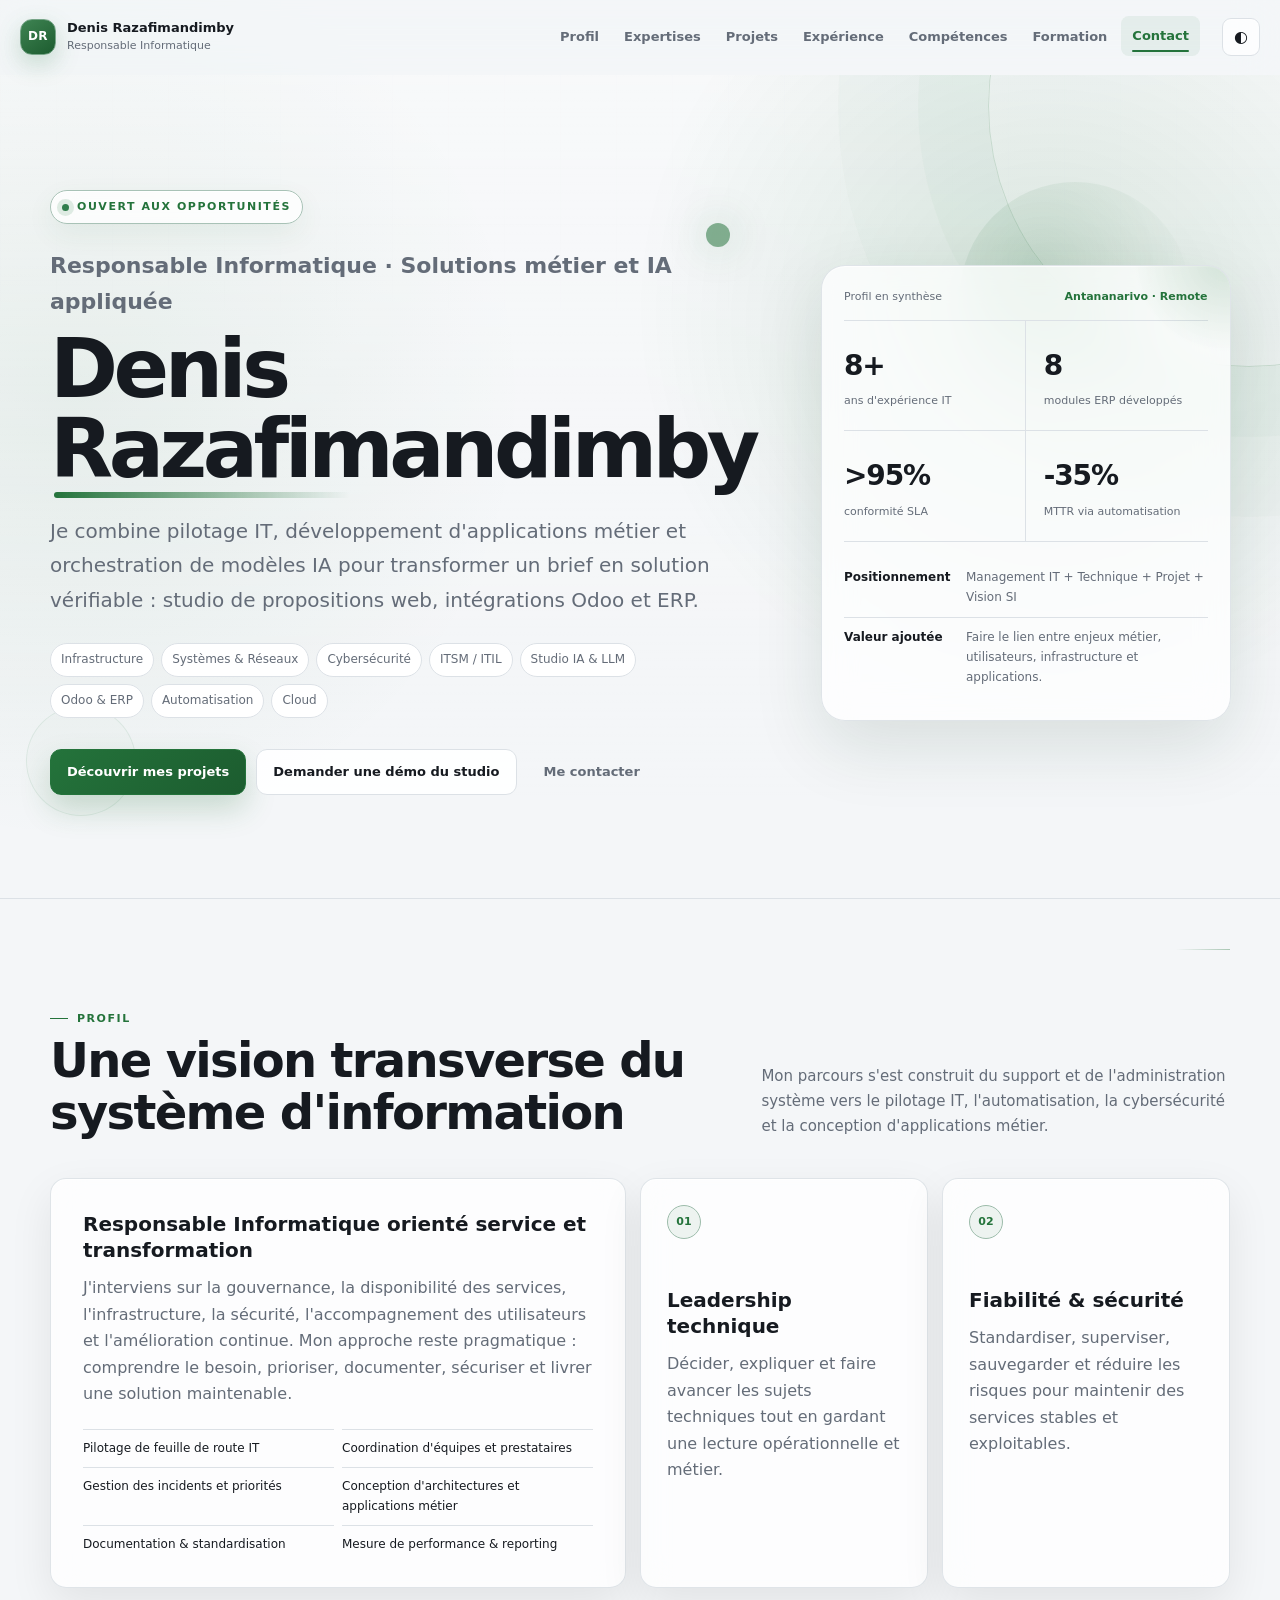
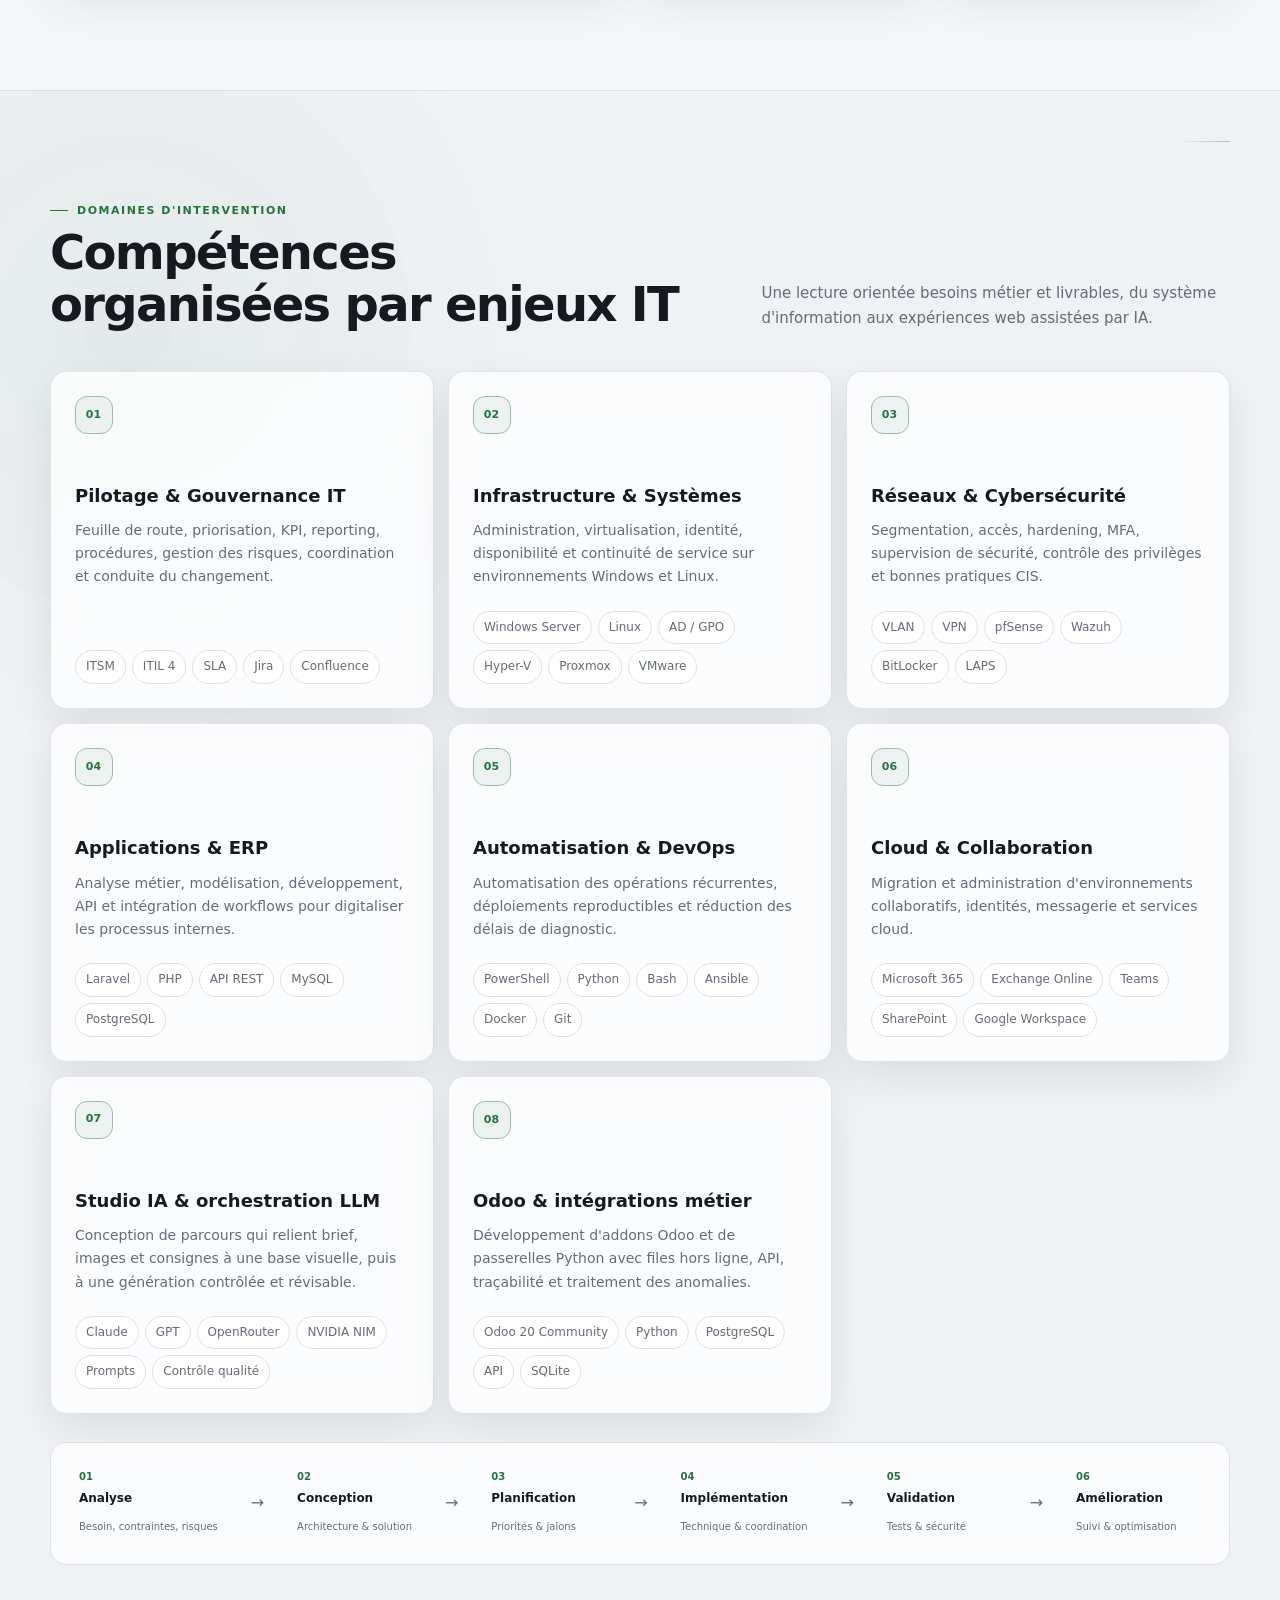
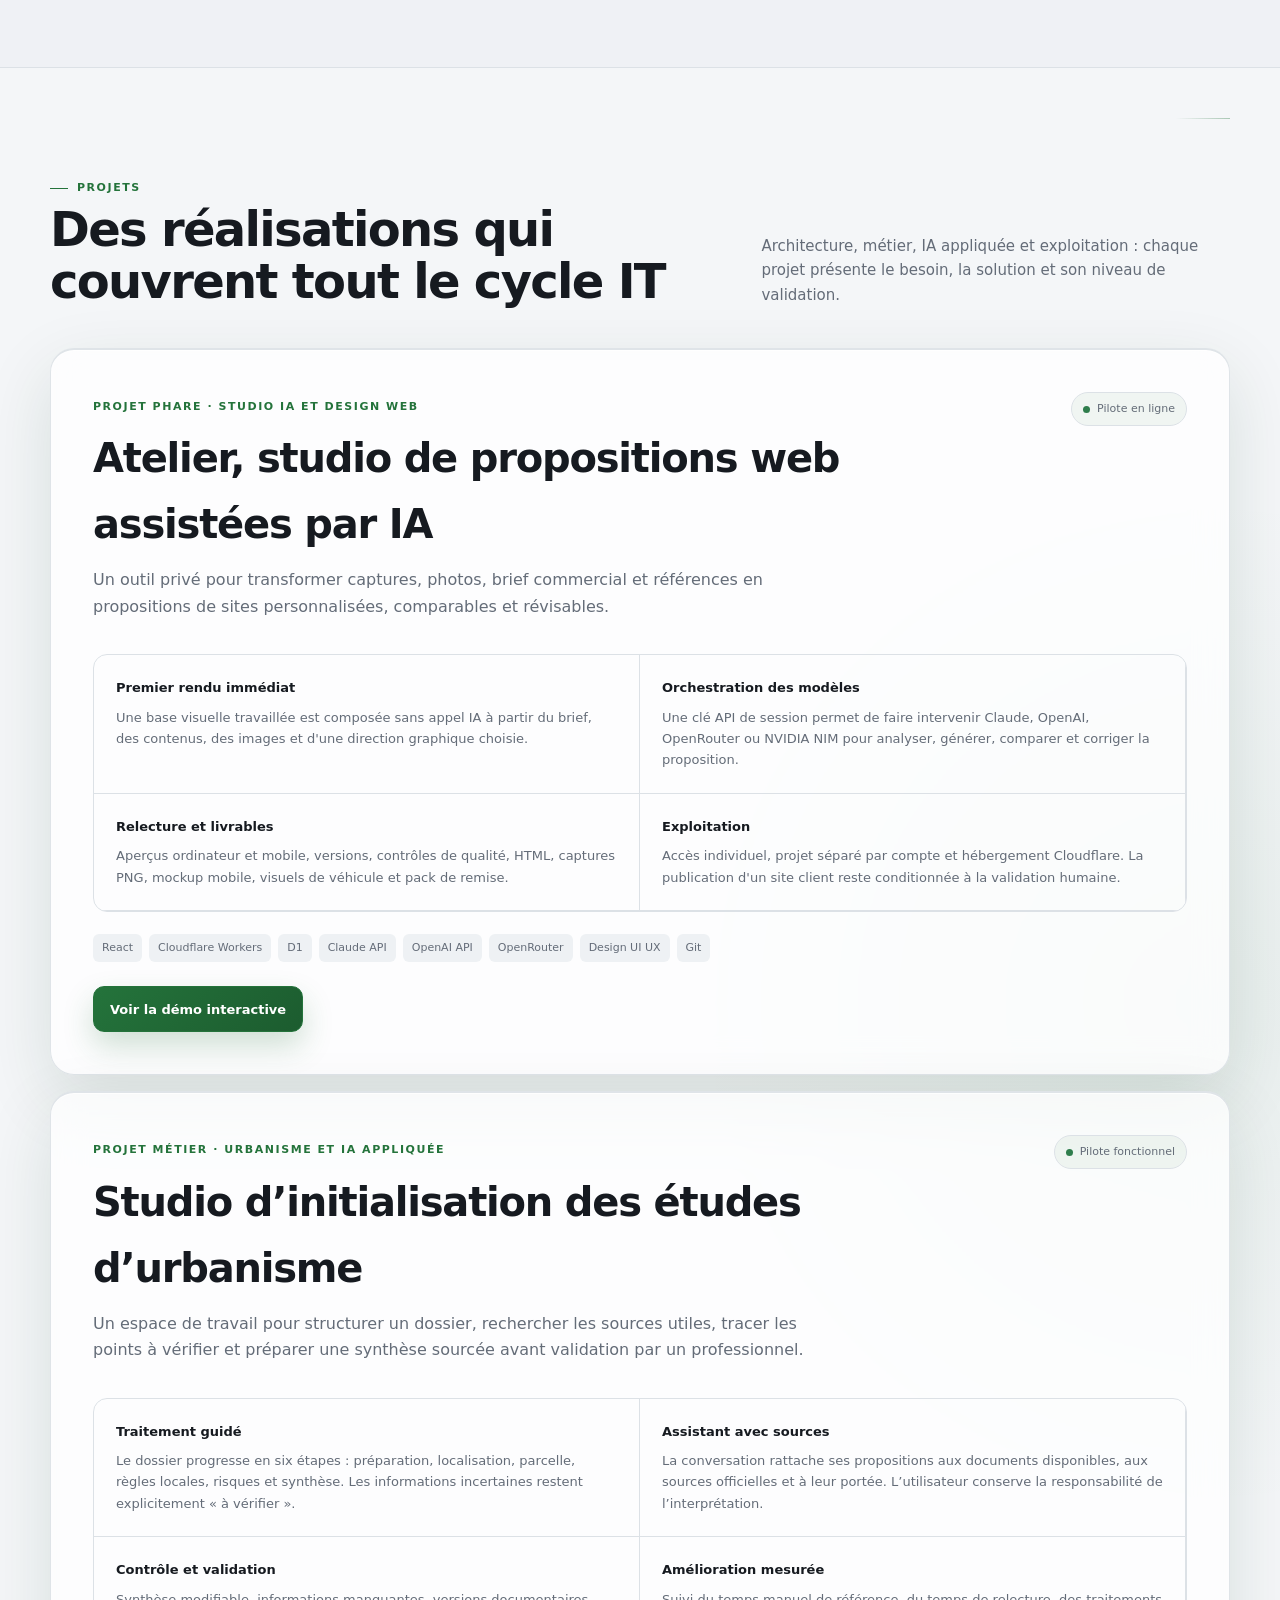
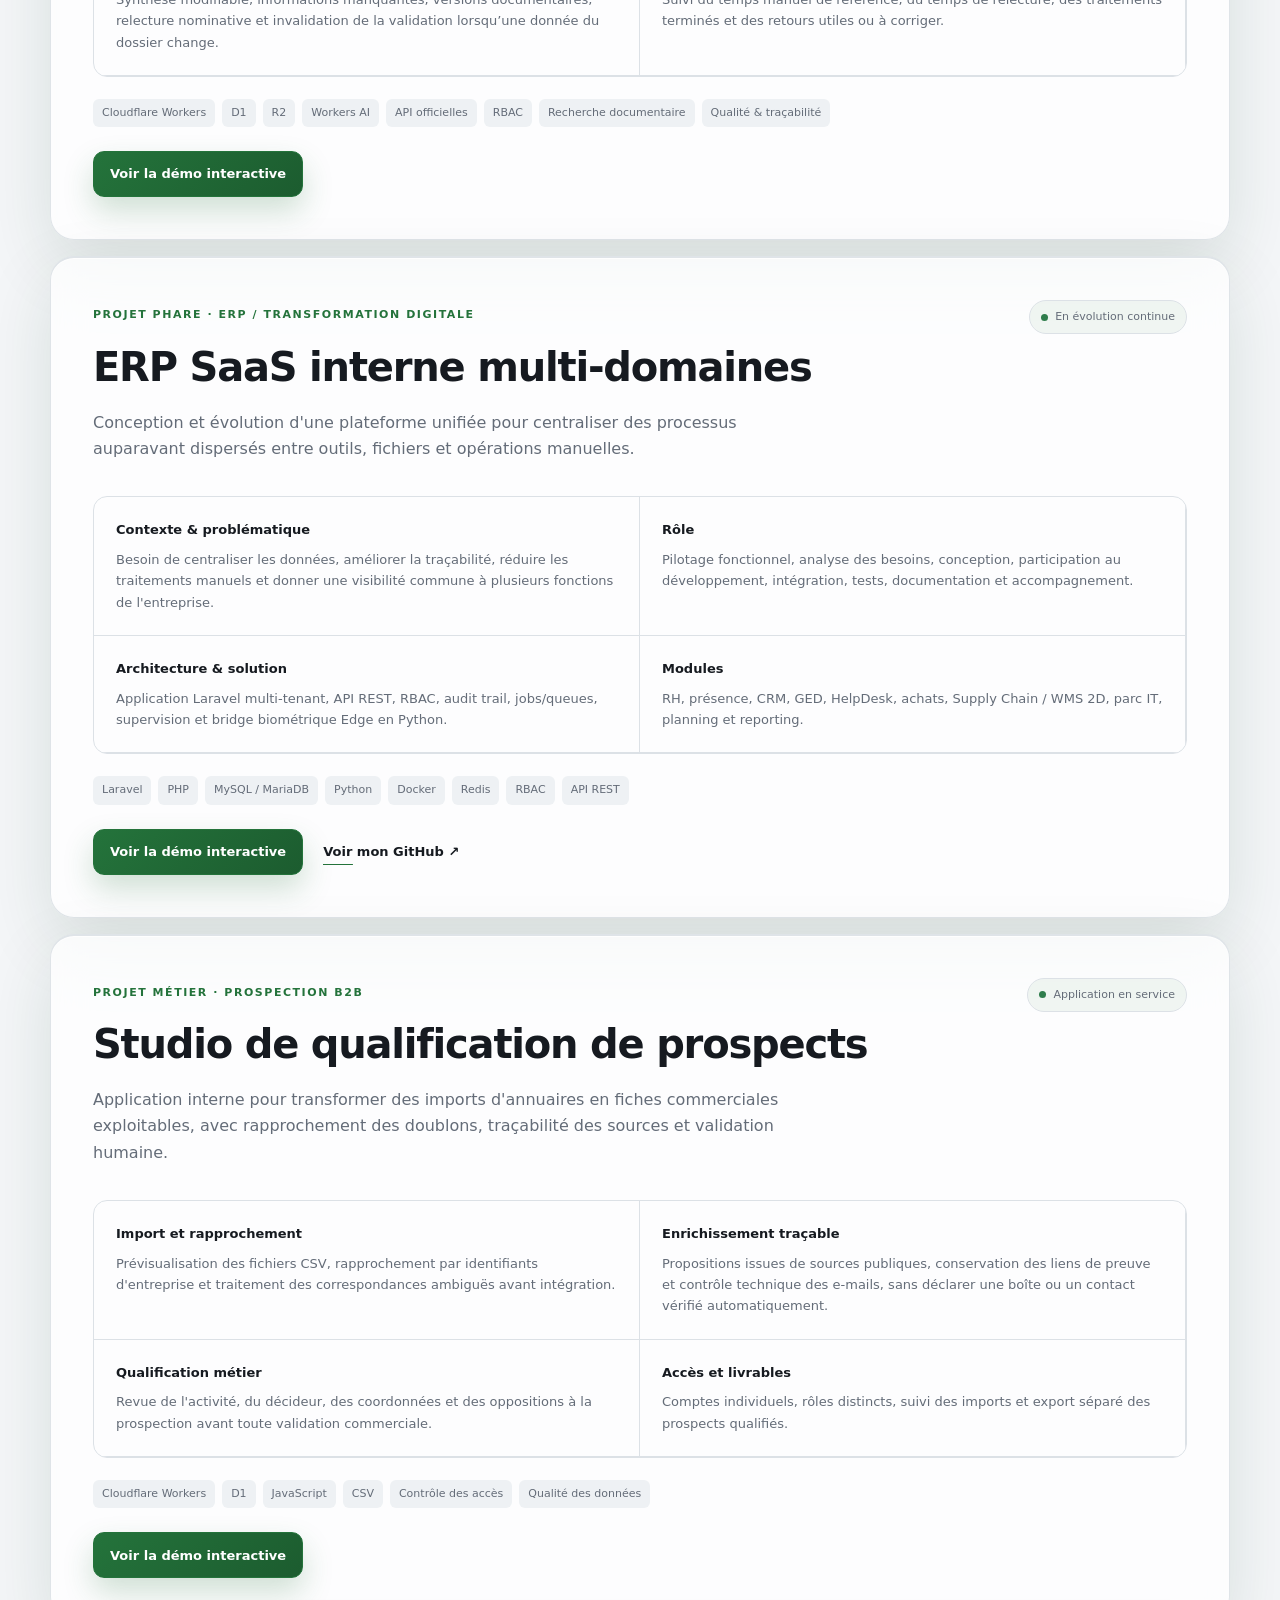
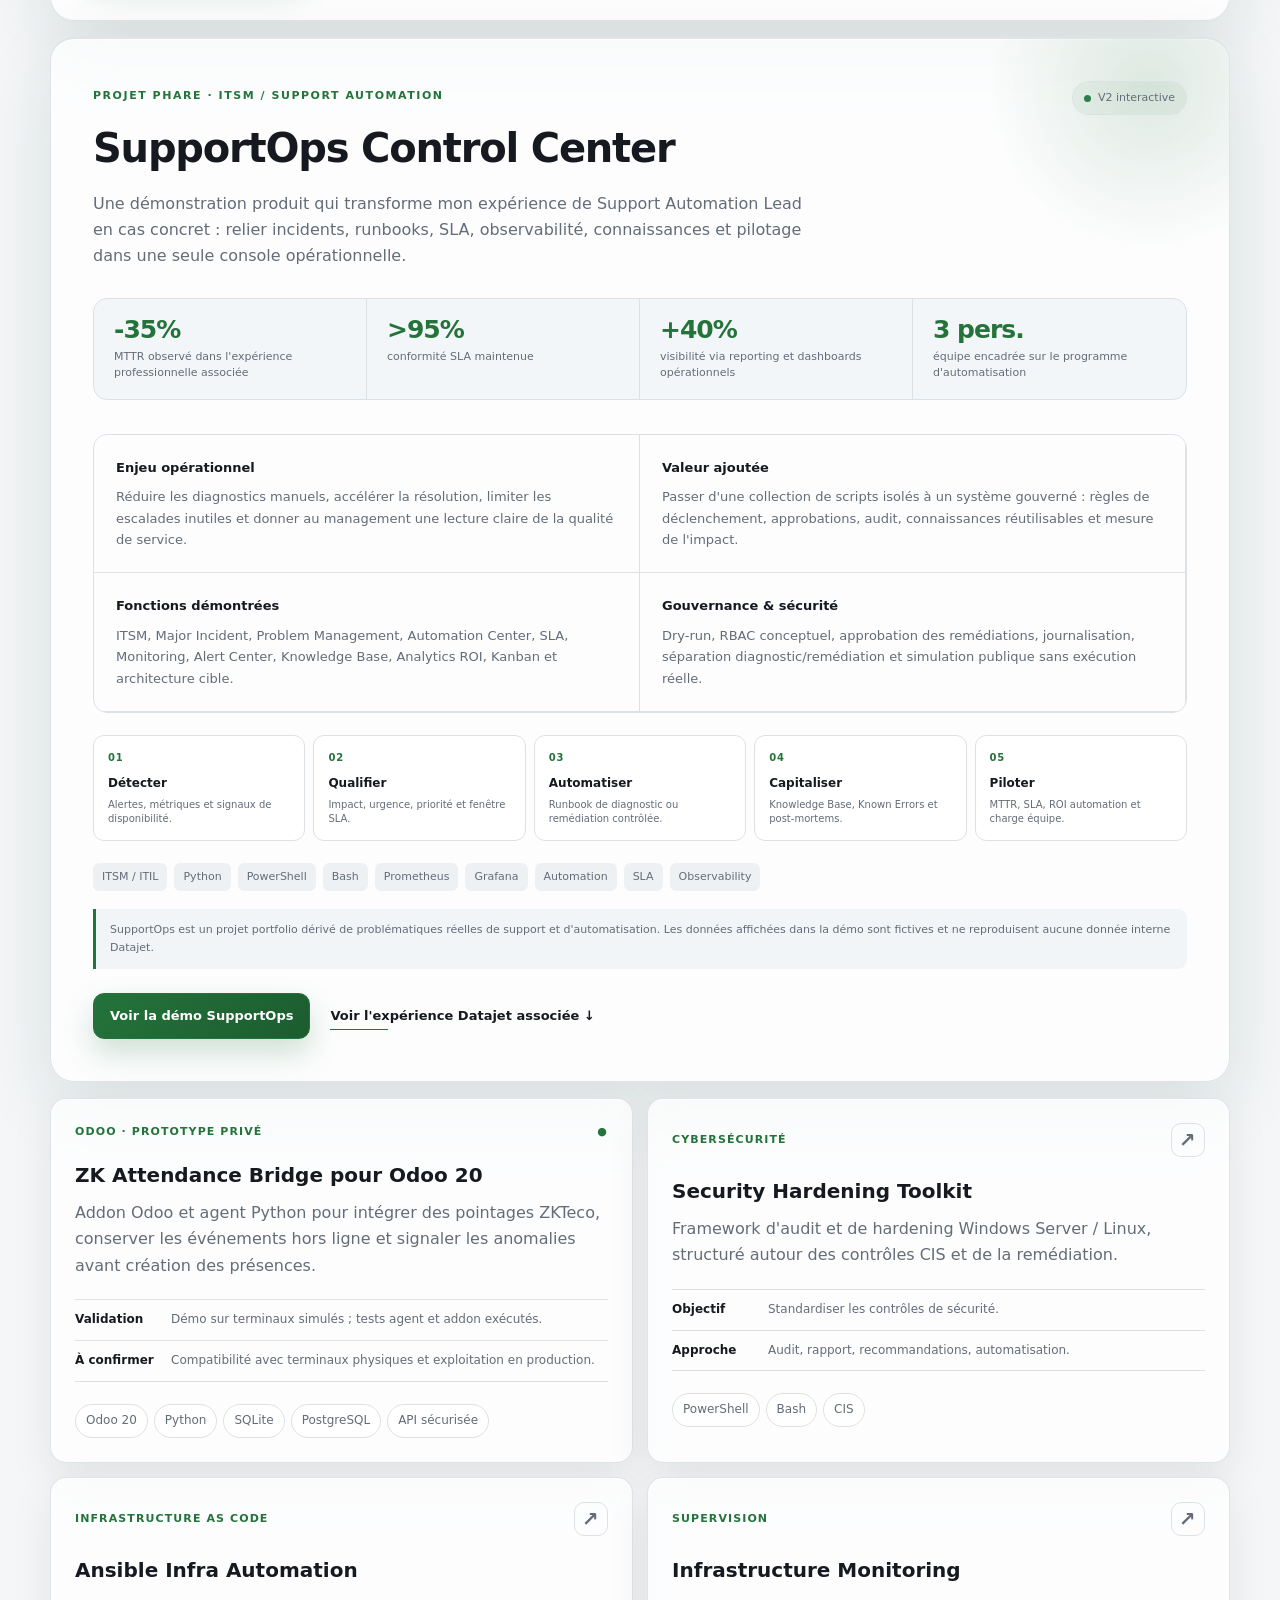
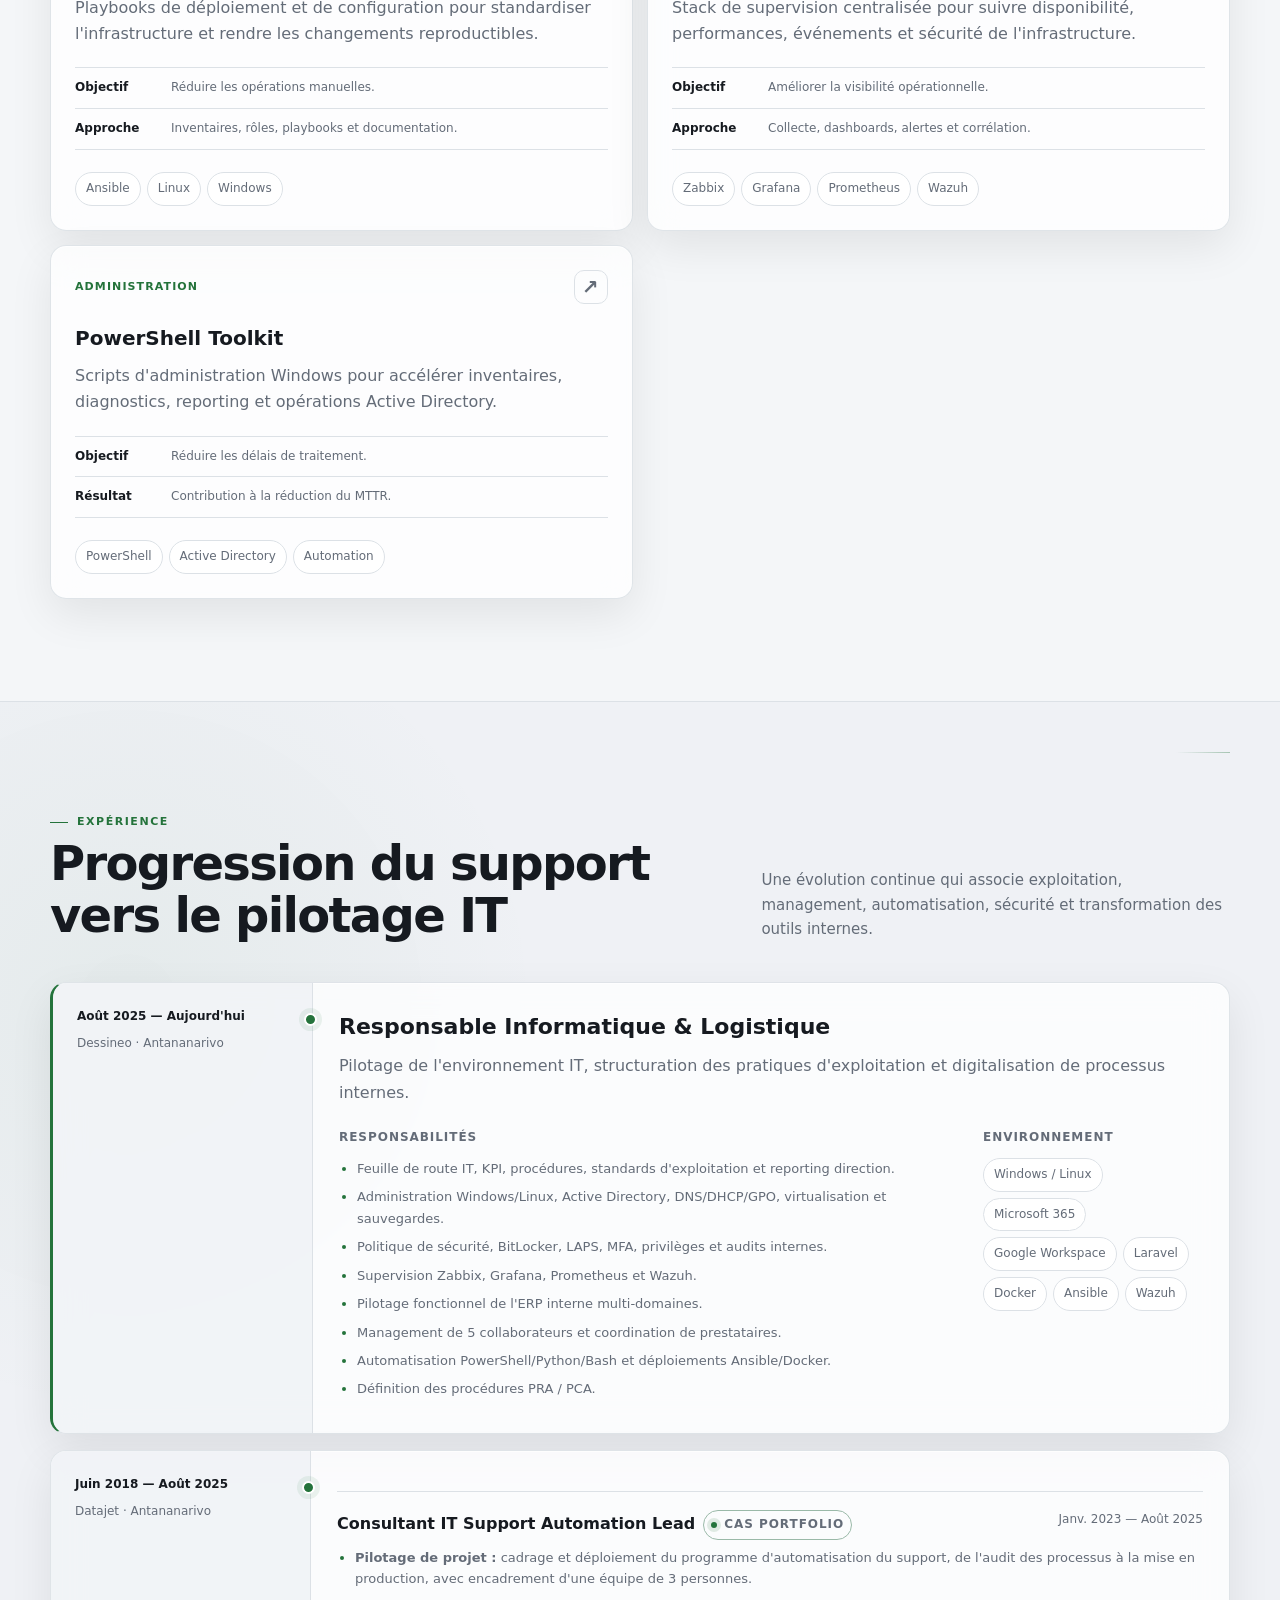
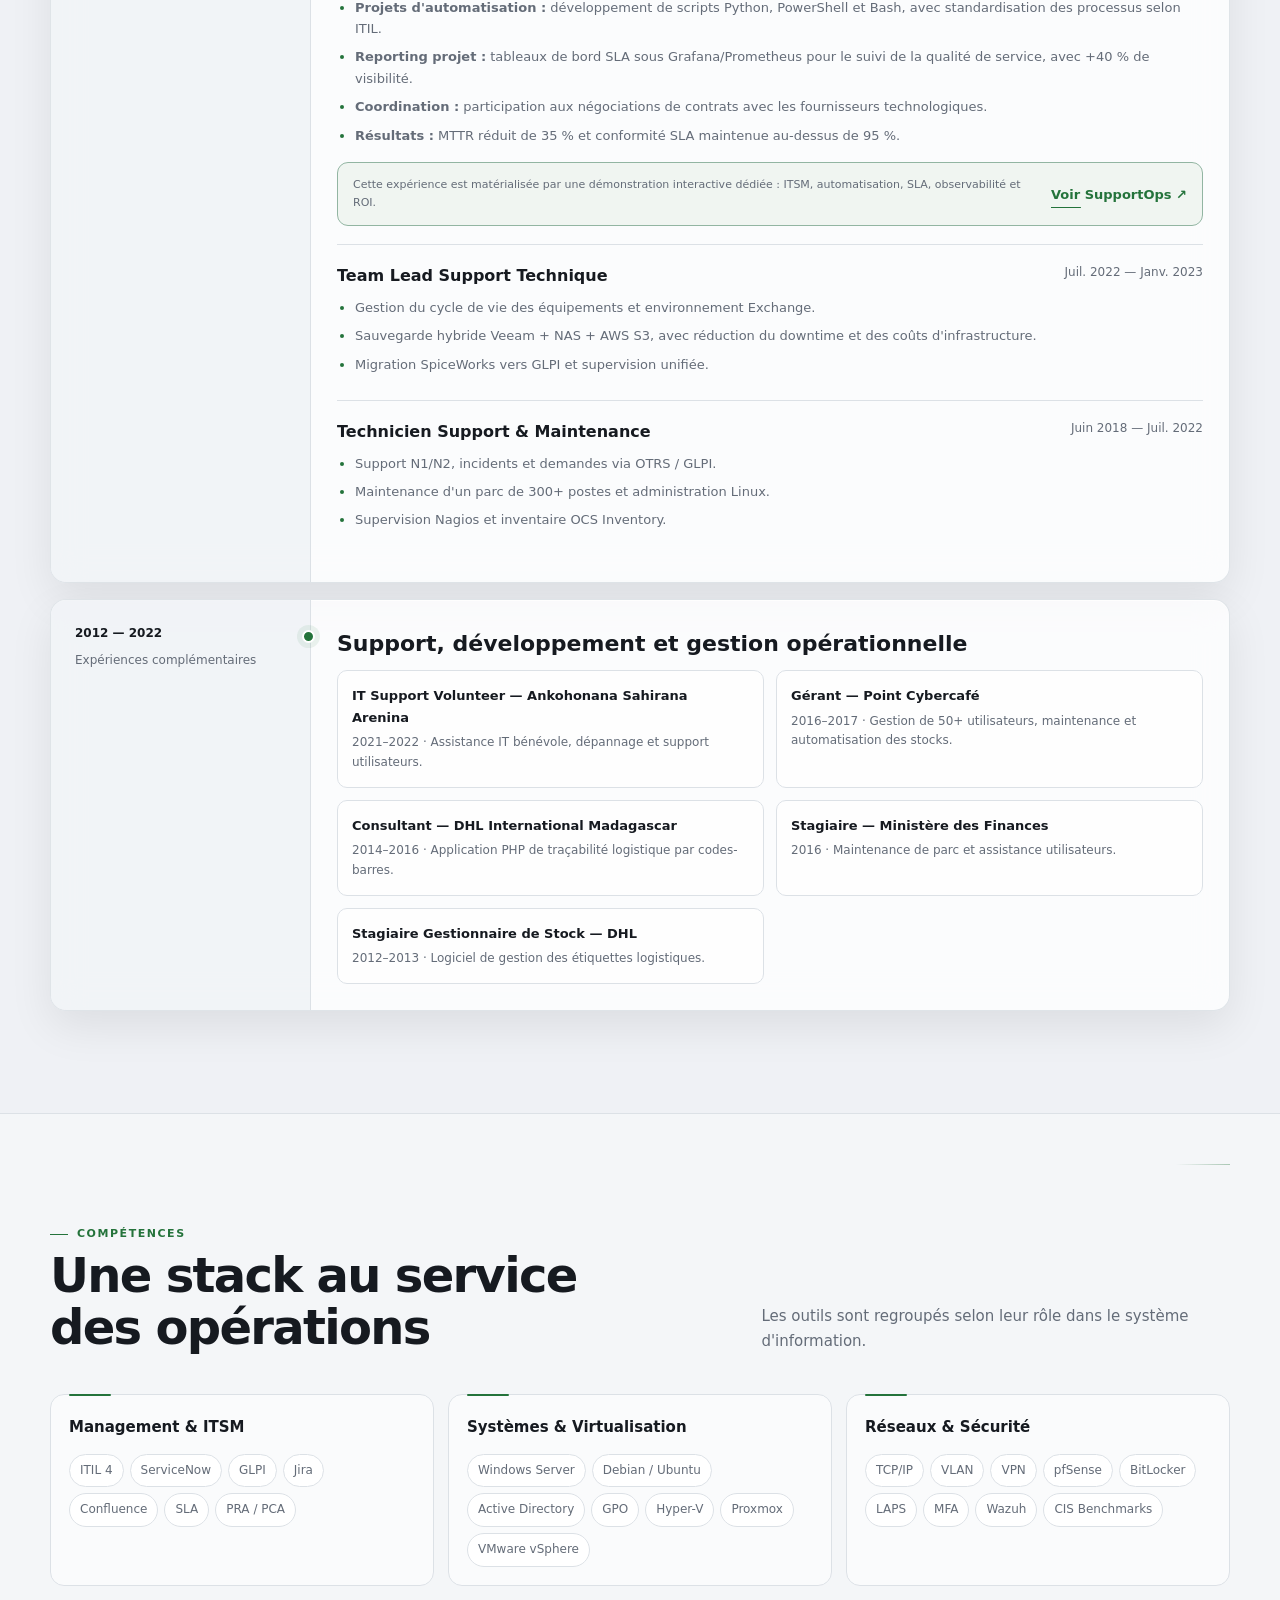
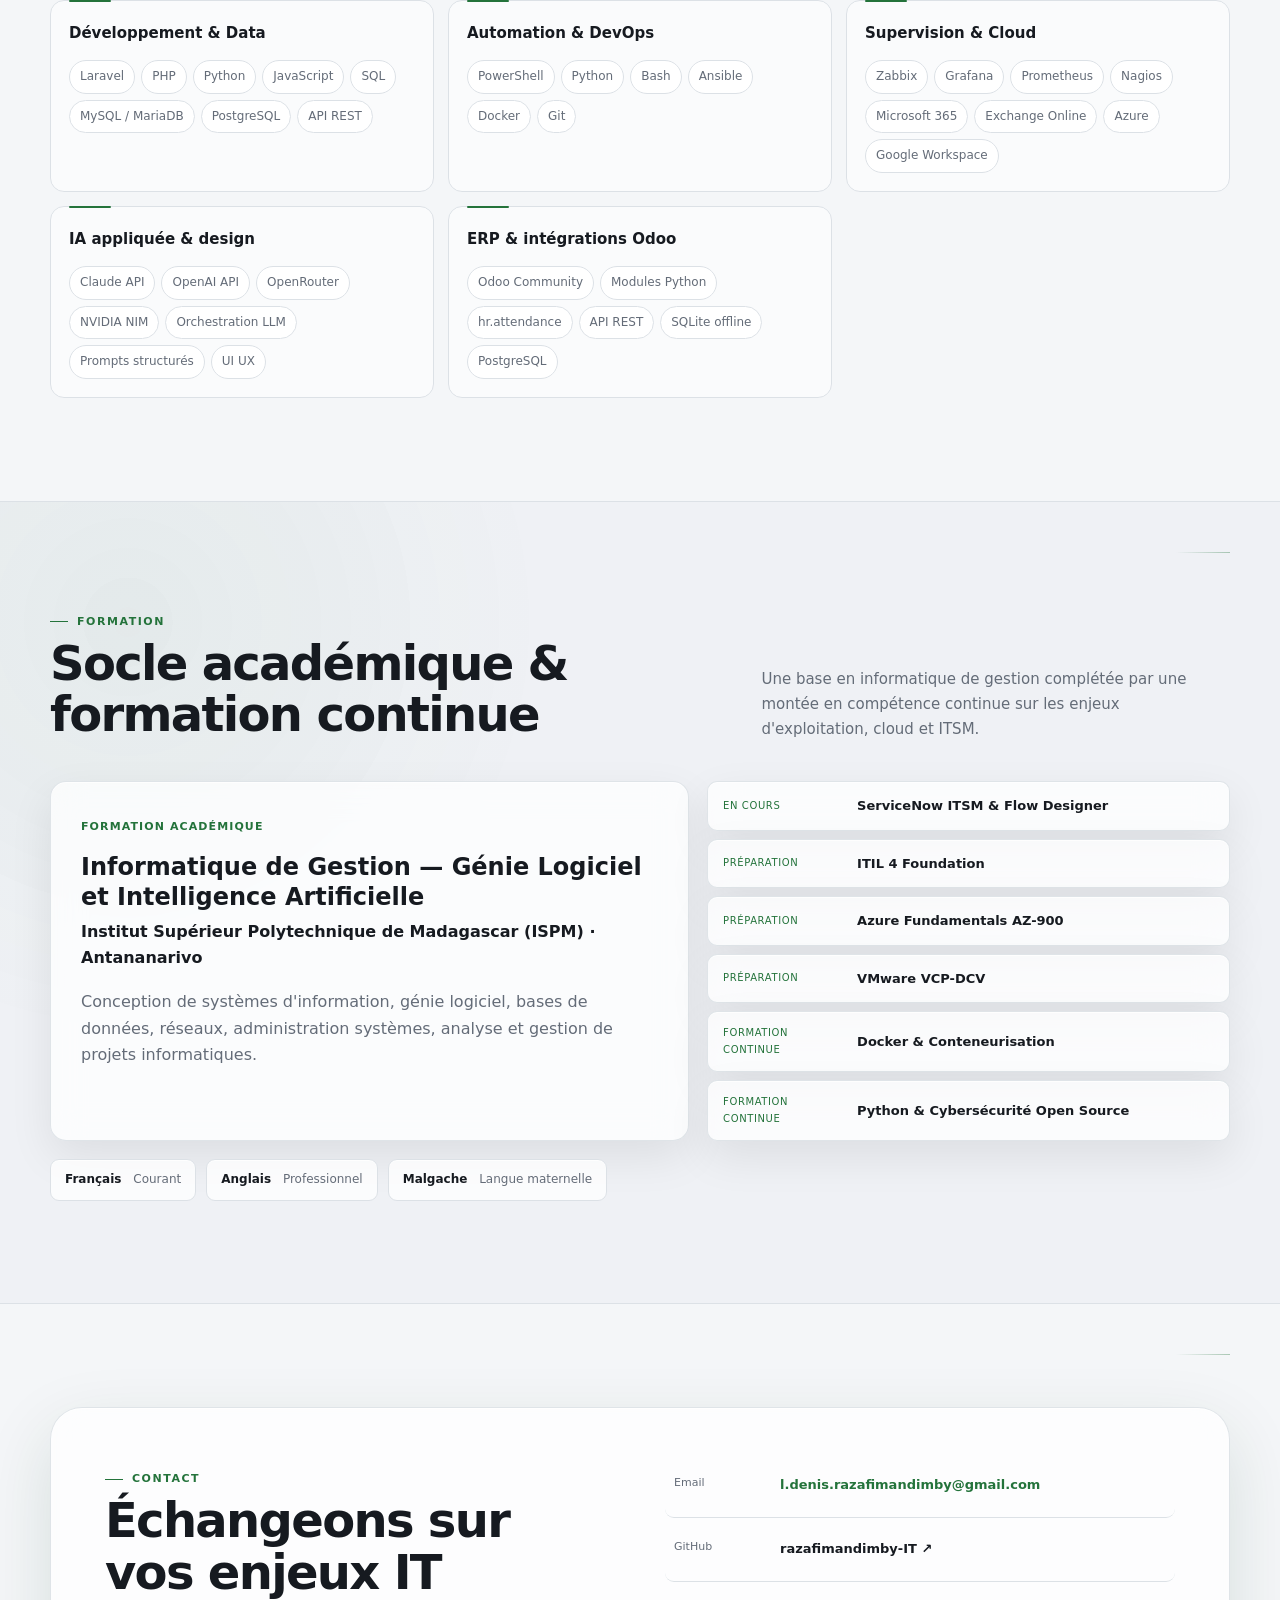
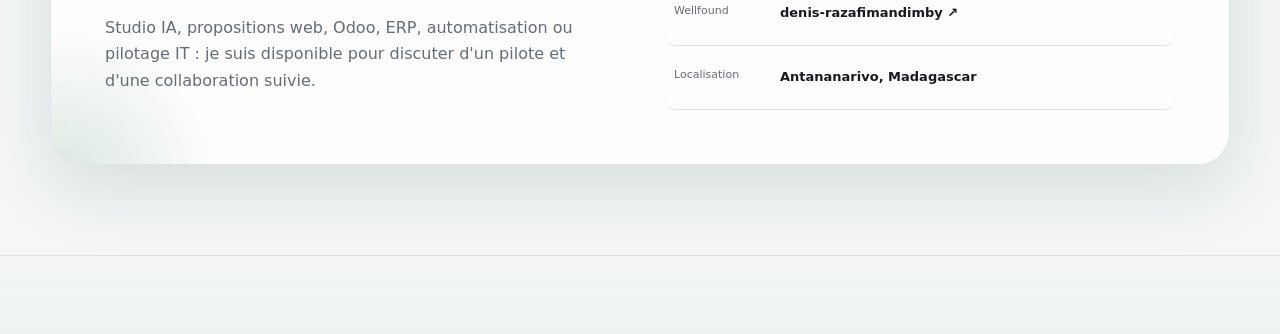
==== commit 277eb5a5: "Ajoute la demo publique du Studio urbanisme" ====
--- a/index.html
+++ b/index.html
@@ -253,6 +253,25 @@
           <div class="case-actions"><a class="btn btn-primary" href="demo/atelier.html">Voir la démo interactive</a></div>
         </article>
 
+        <article class="case-study case-study-featured" id="studio-urbanisme">
+          <div class="case-study-head">
+            <div>
+              <span class="case-label">Projet métier · Urbanisme et IA appliquée</span>
+              <h3>Studio d’initialisation des études d’urbanisme</h3>
+              <p class="case-intro">Un espace de travail pour structurer un dossier, rechercher les sources utiles, tracer les points à vérifier et préparer une synthèse sourcée avant validation par un professionnel.</p>
+            </div>
+            <div class="case-status"><span></span> Pilote fonctionnel</div>
+          </div>
+          <div class="case-grid">
+            <div><h4>Traitement guidé</h4><p>Le dossier progresse en six étapes : préparation, localisation, parcelle, règles locales, risques et synthèse. Les informations incertaines restent explicitement « à vérifier ».</p></div>
+            <div><h4>Assistant avec sources</h4><p>La conversation rattache ses propositions aux documents disponibles, aux sources officielles et à leur portée. L’utilisateur conserve la responsabilité de l’interprétation.</p></div>
+            <div><h4>Contrôle et validation</h4><p>Synthèse modifiable, informations manquantes, versions documentaires, relecture nominative et invalidation de la validation lorsqu’une donnée du dossier change.</p></div>
+            <div><h4>Amélioration mesurée</h4><p>Suivi du temps manuel de référence, du temps de relecture, des traitements terminés et des retours utiles ou à corriger.</p></div>
+          </div>
+          <div class="case-stack"><span>Cloudflare Workers</span><span>D1</span><span>R2</span><span>Workers AI</span><span>API officielles</span><span>RBAC</span><span>Recherche documentaire</span><span>Qualité & traçabilité</span></div>
+          <div class="case-actions"><a class="btn btn-primary" href="demo/urbanisme-studio.html">Voir la démo interactive</a></div>
+        </article>
+
         <article class="case-study case-study-featured">
           <div class="case-study-head">
             <div>
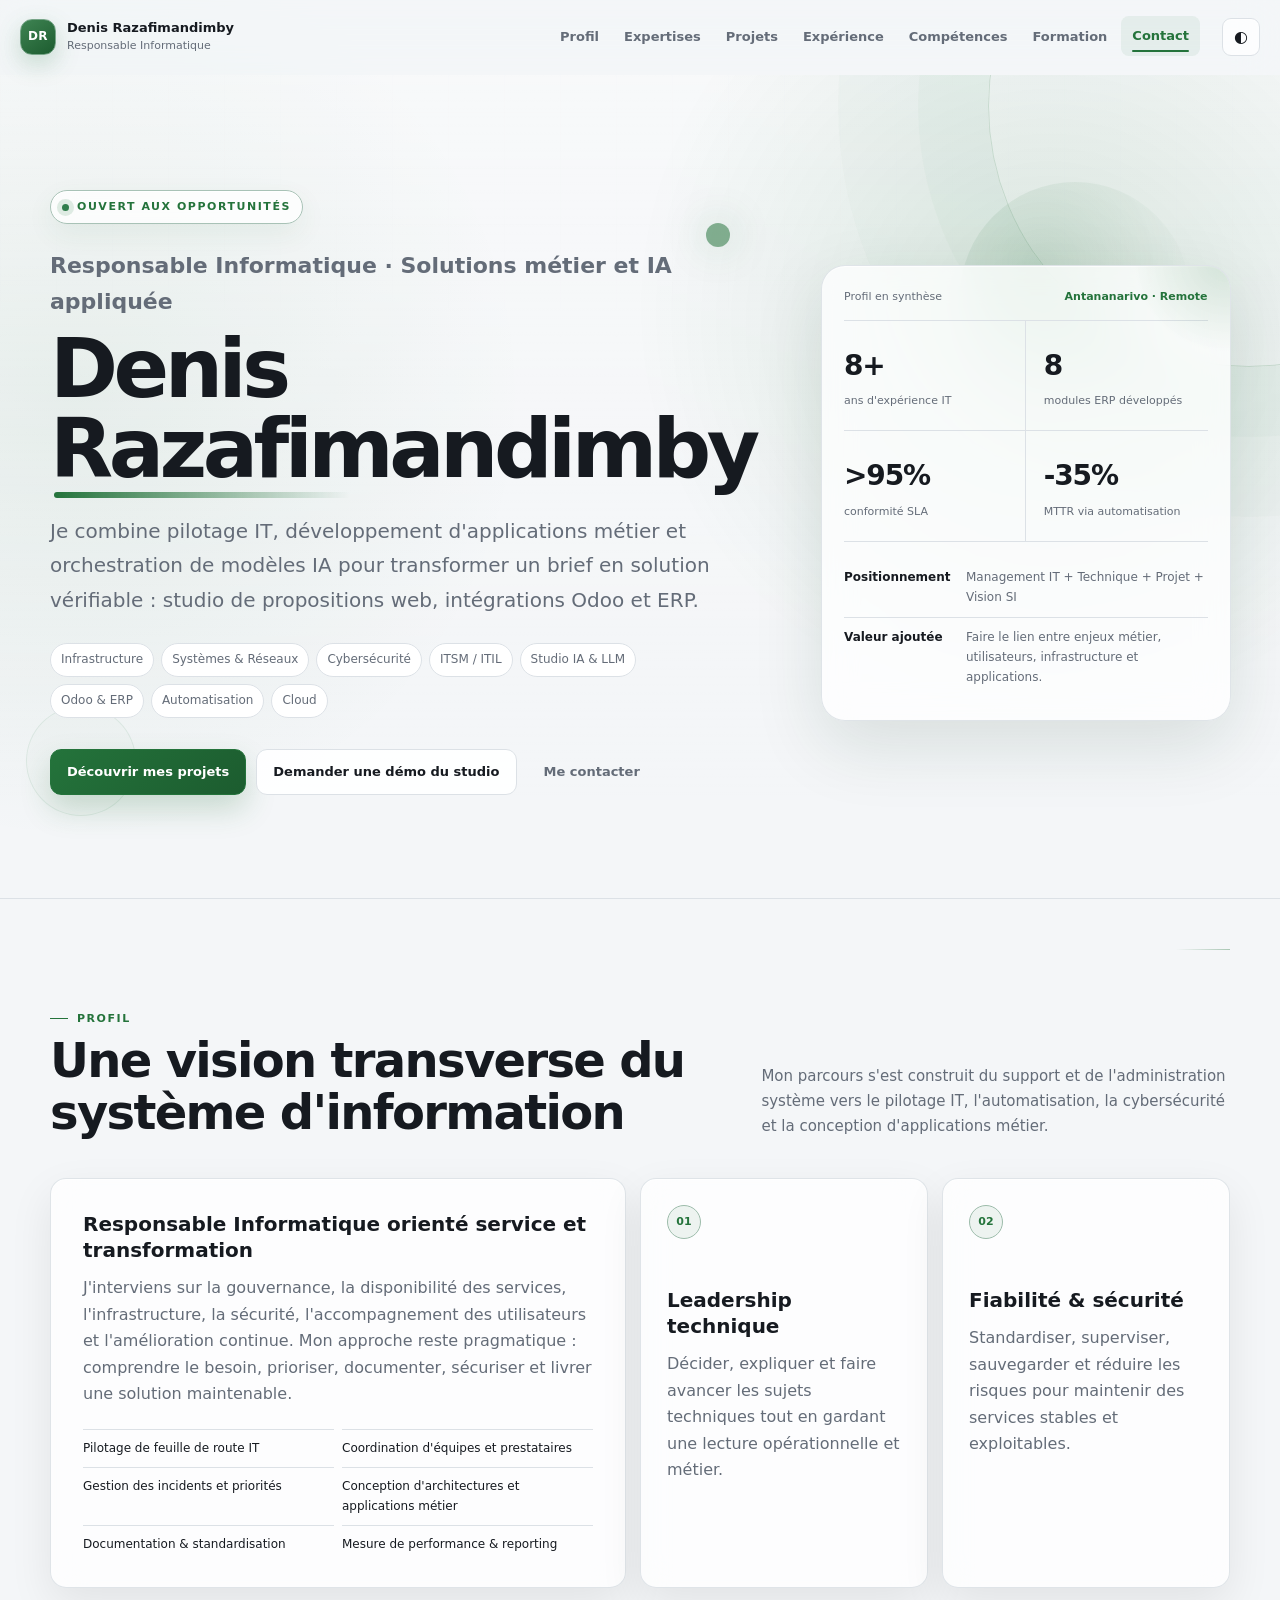
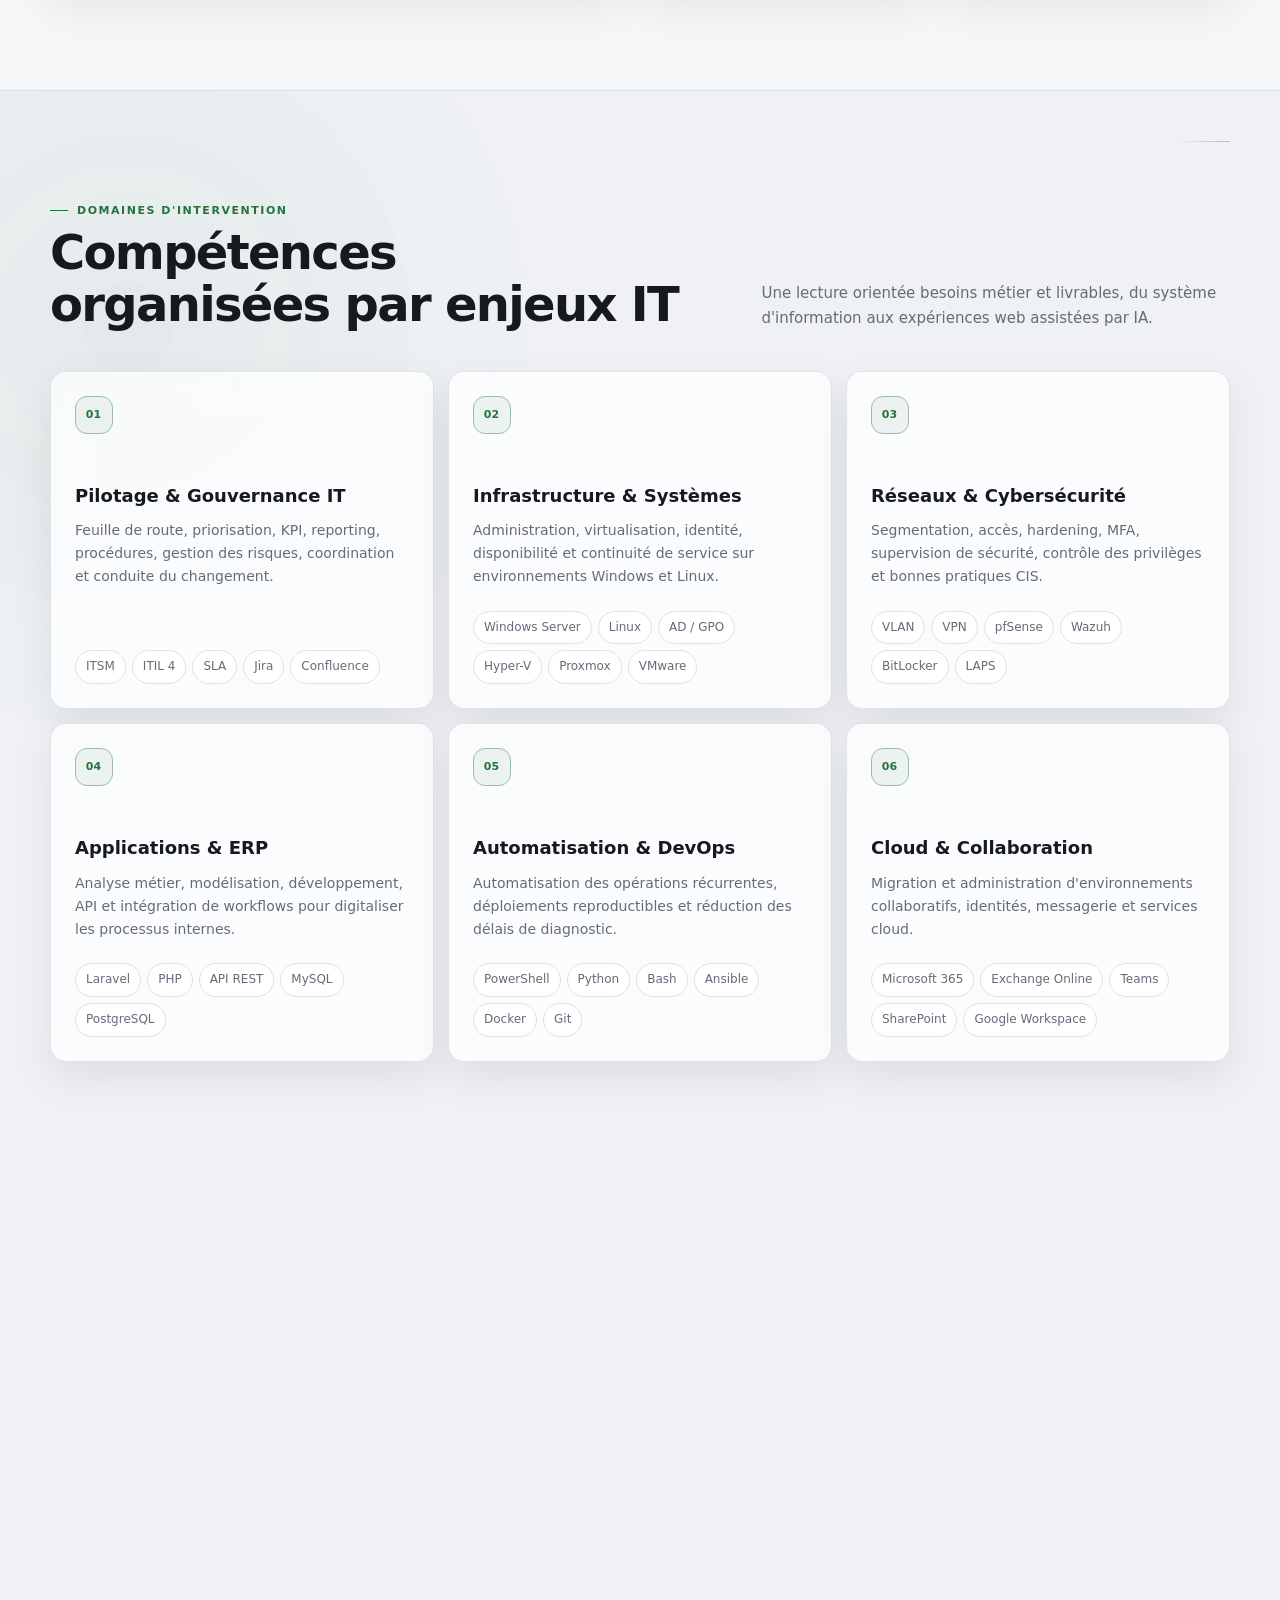
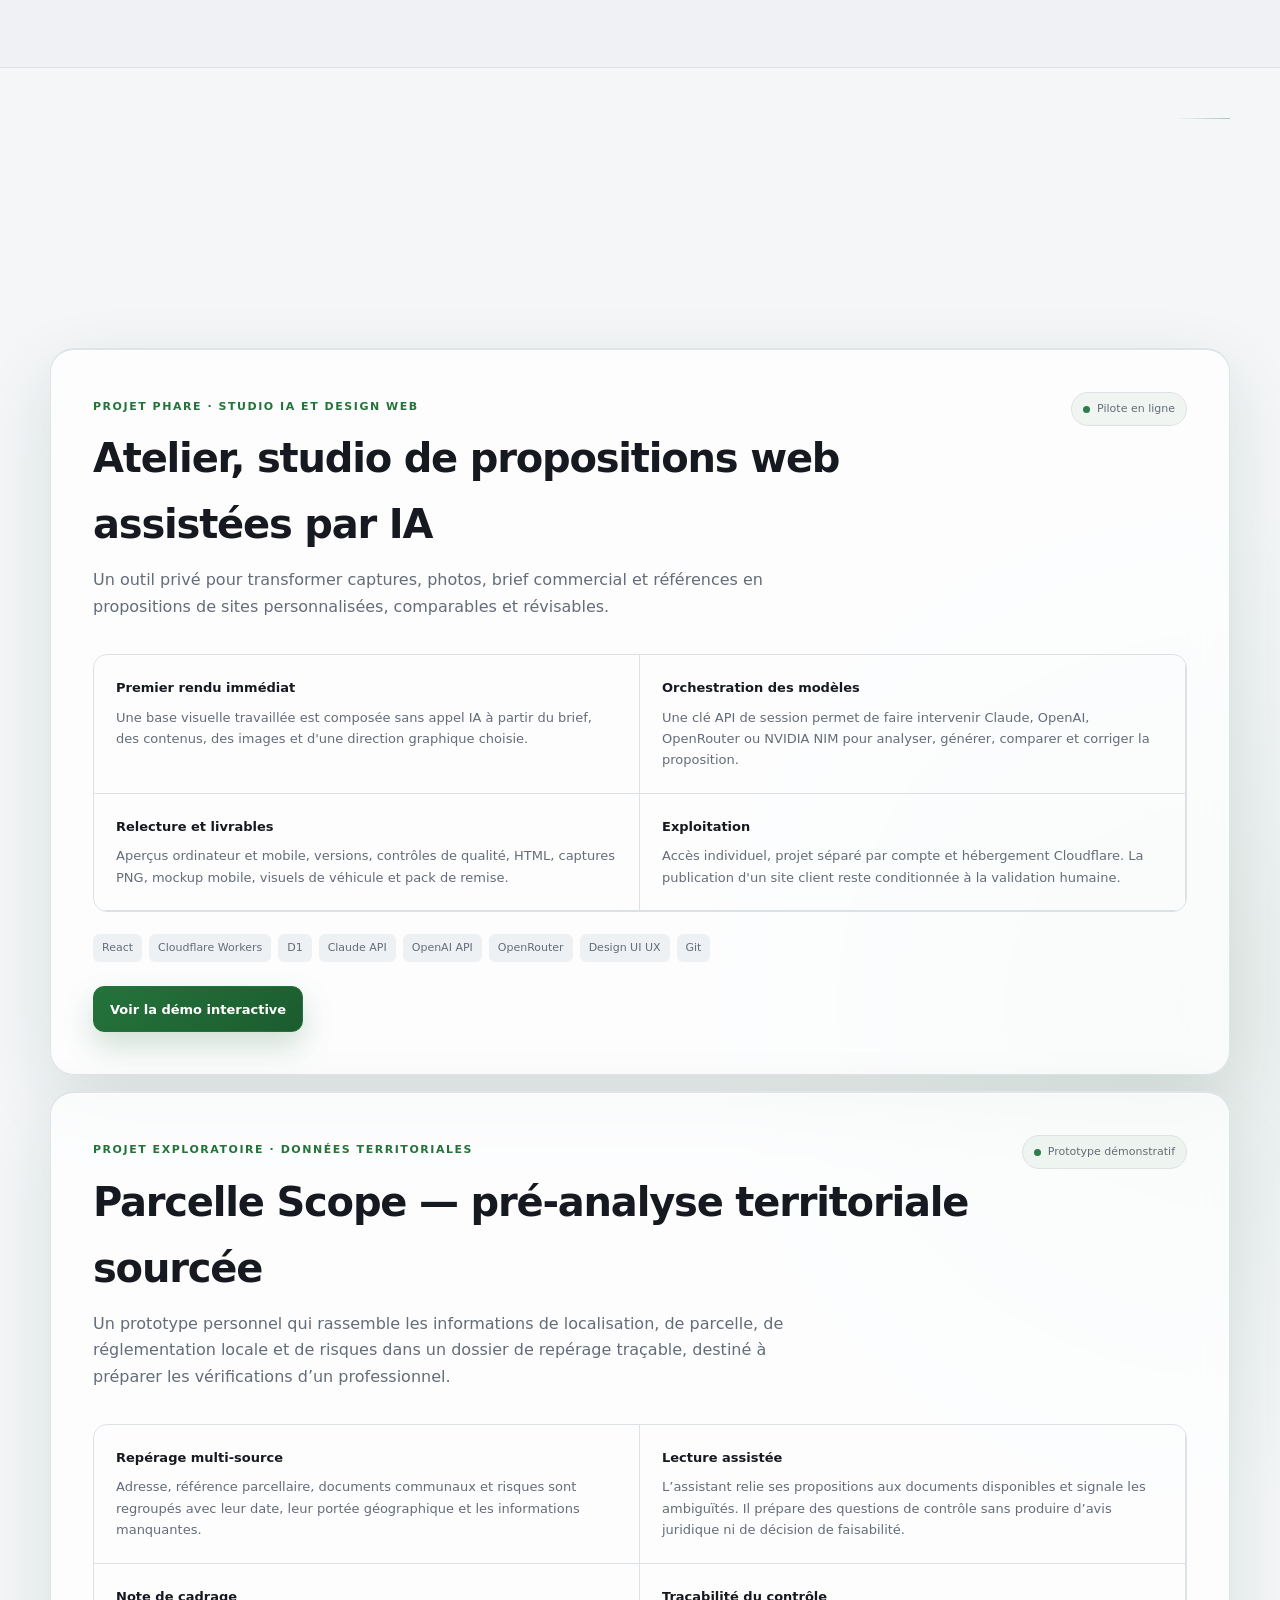
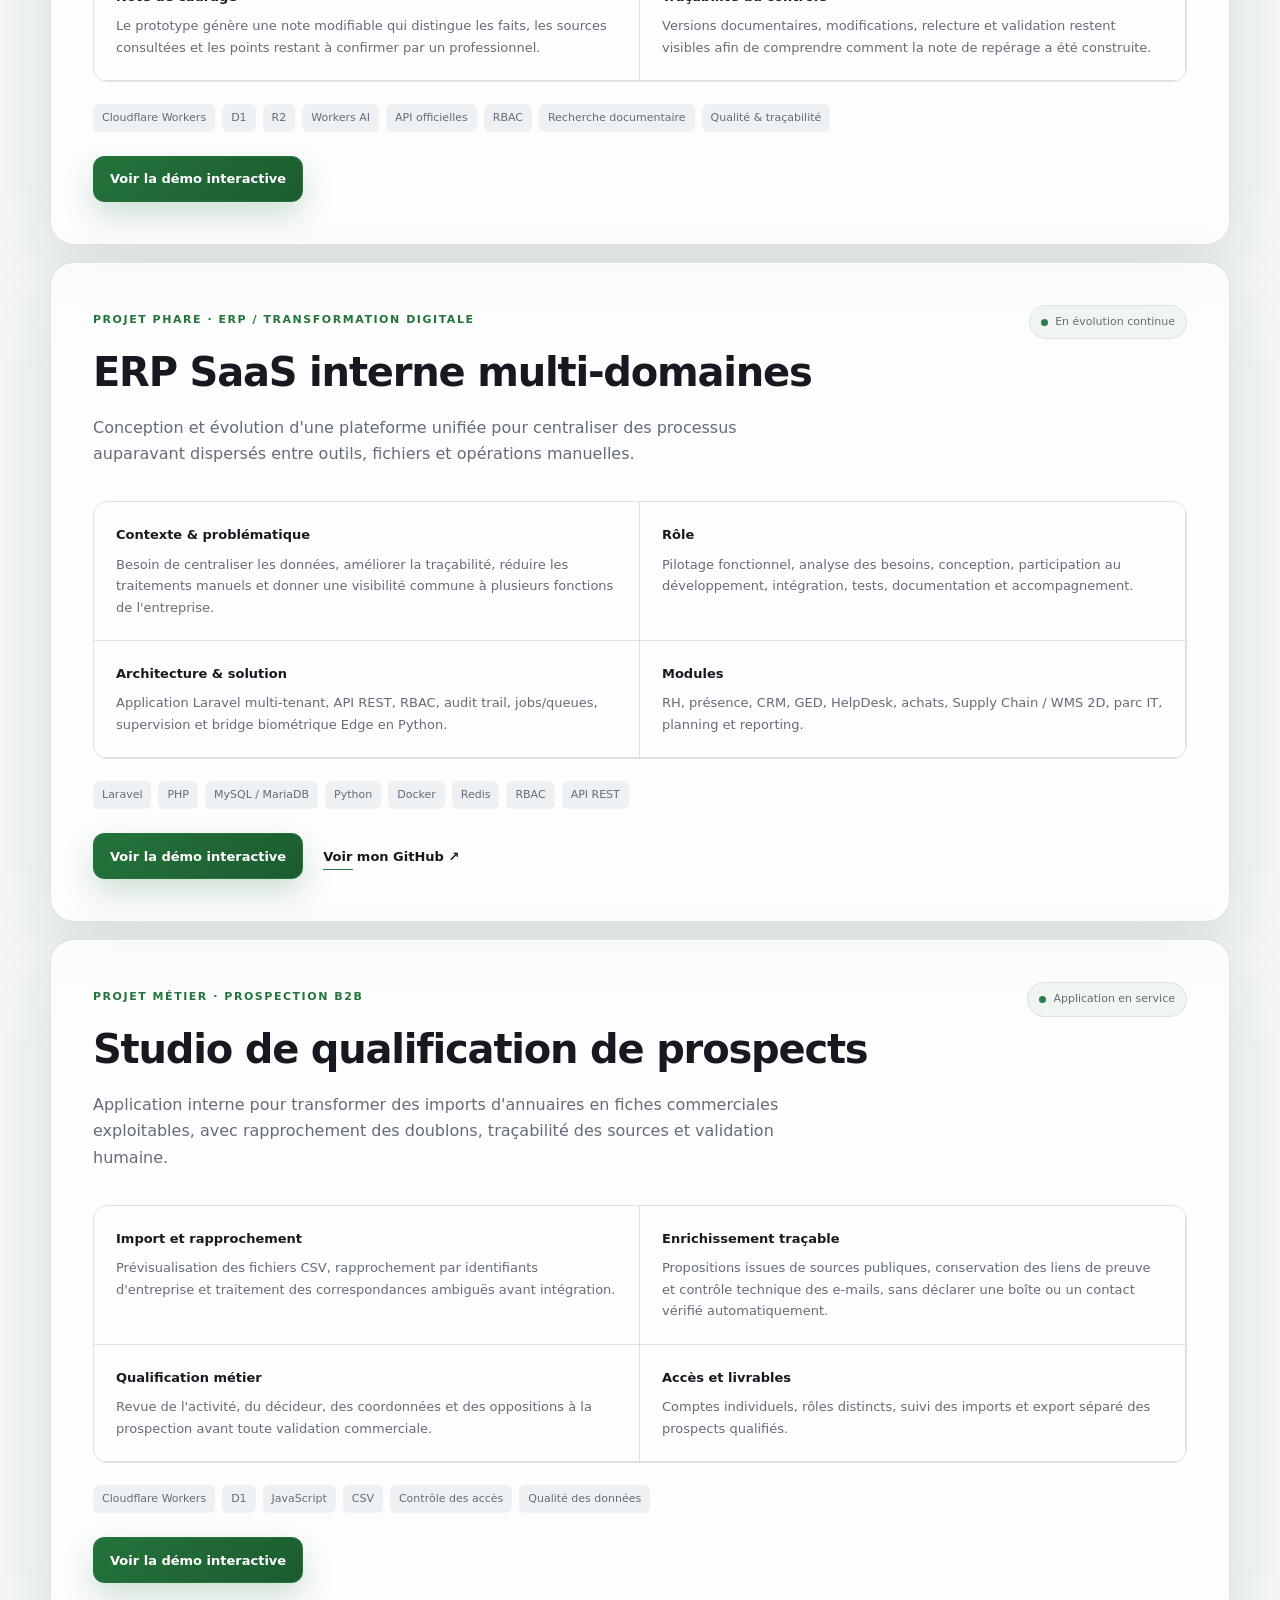
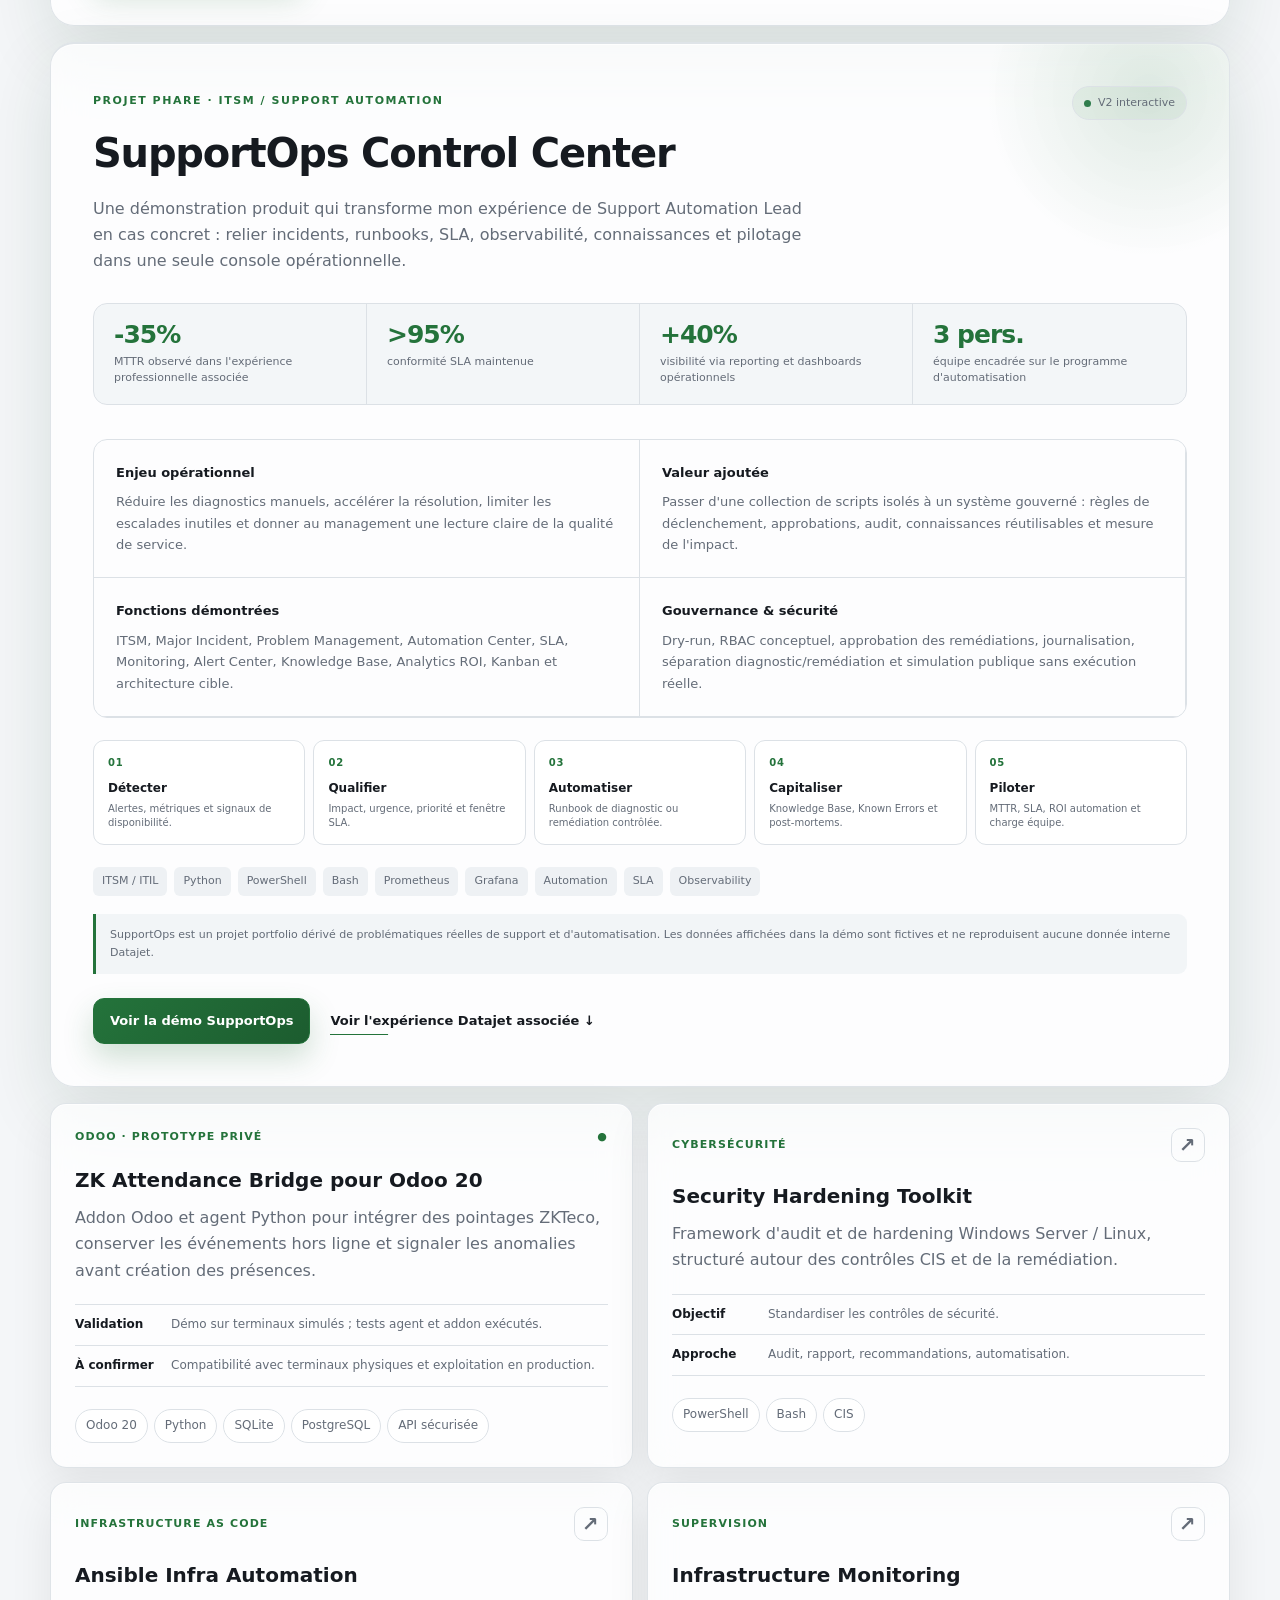
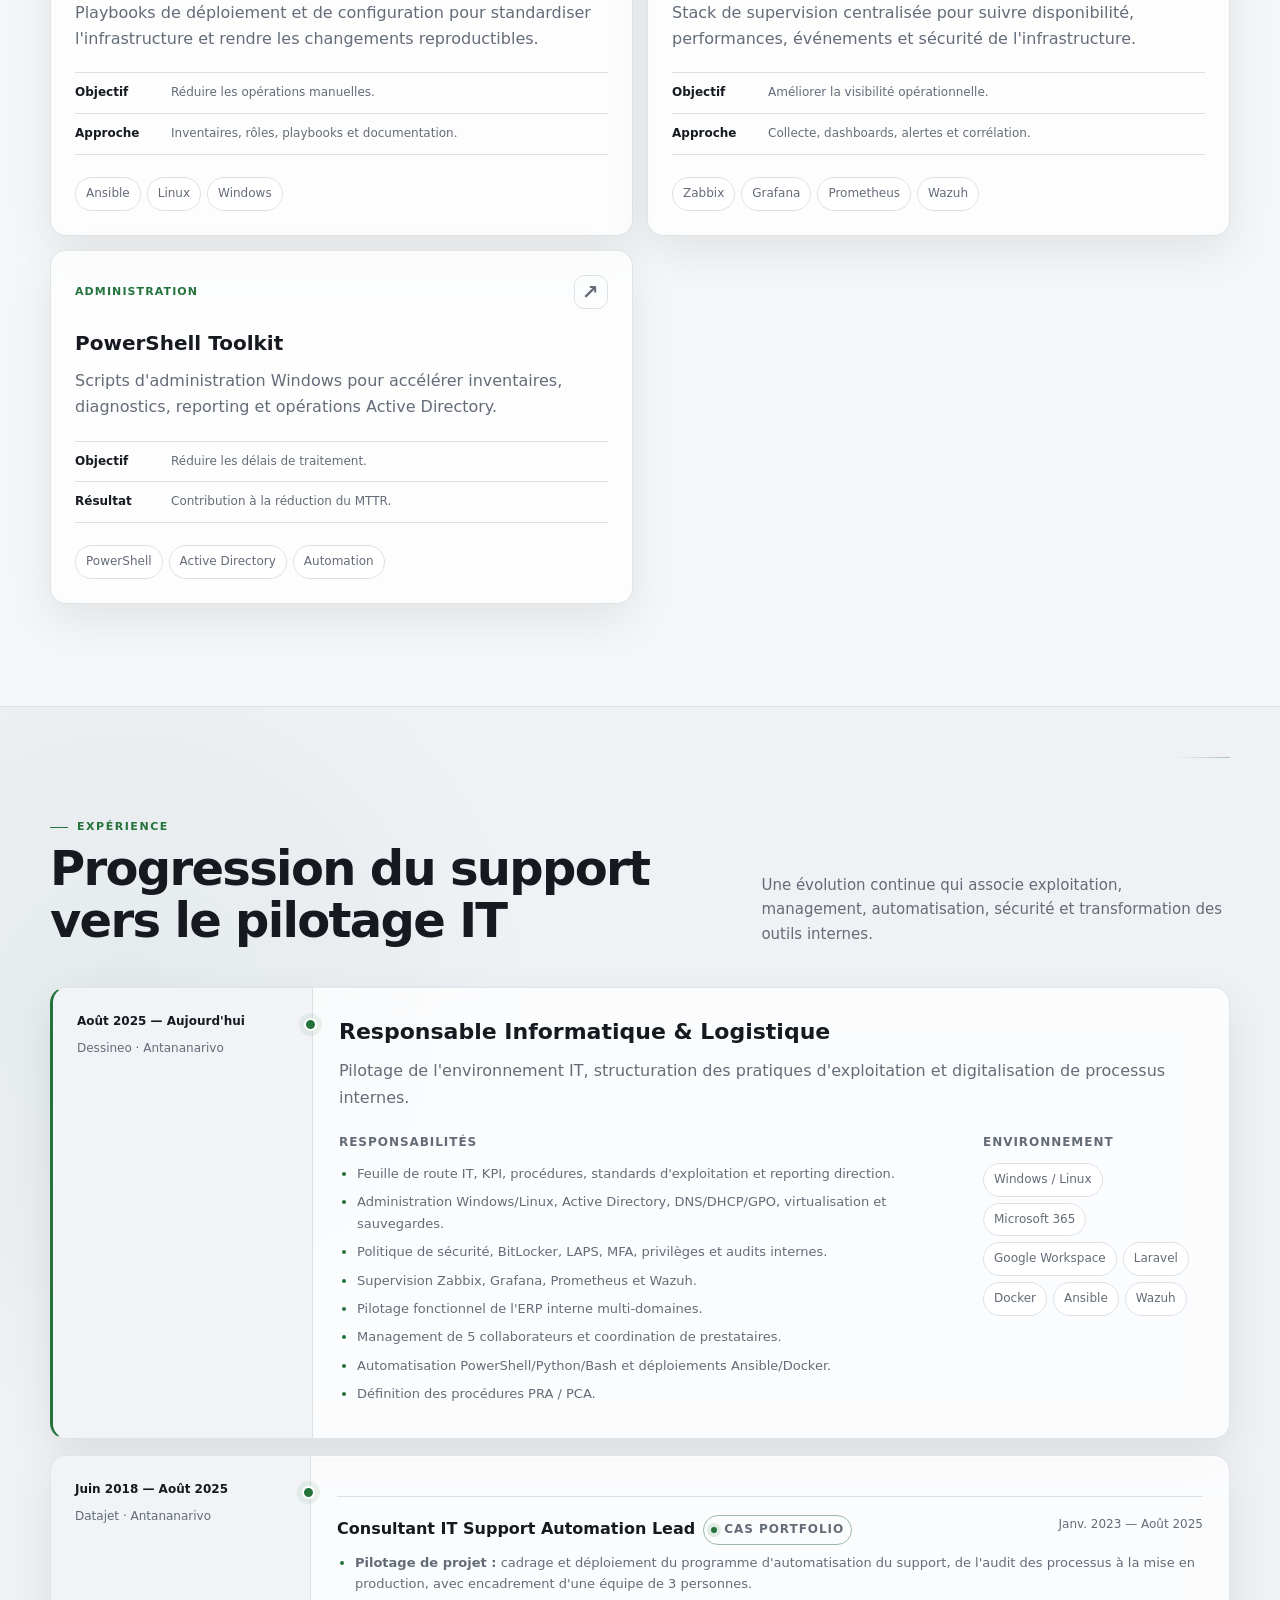
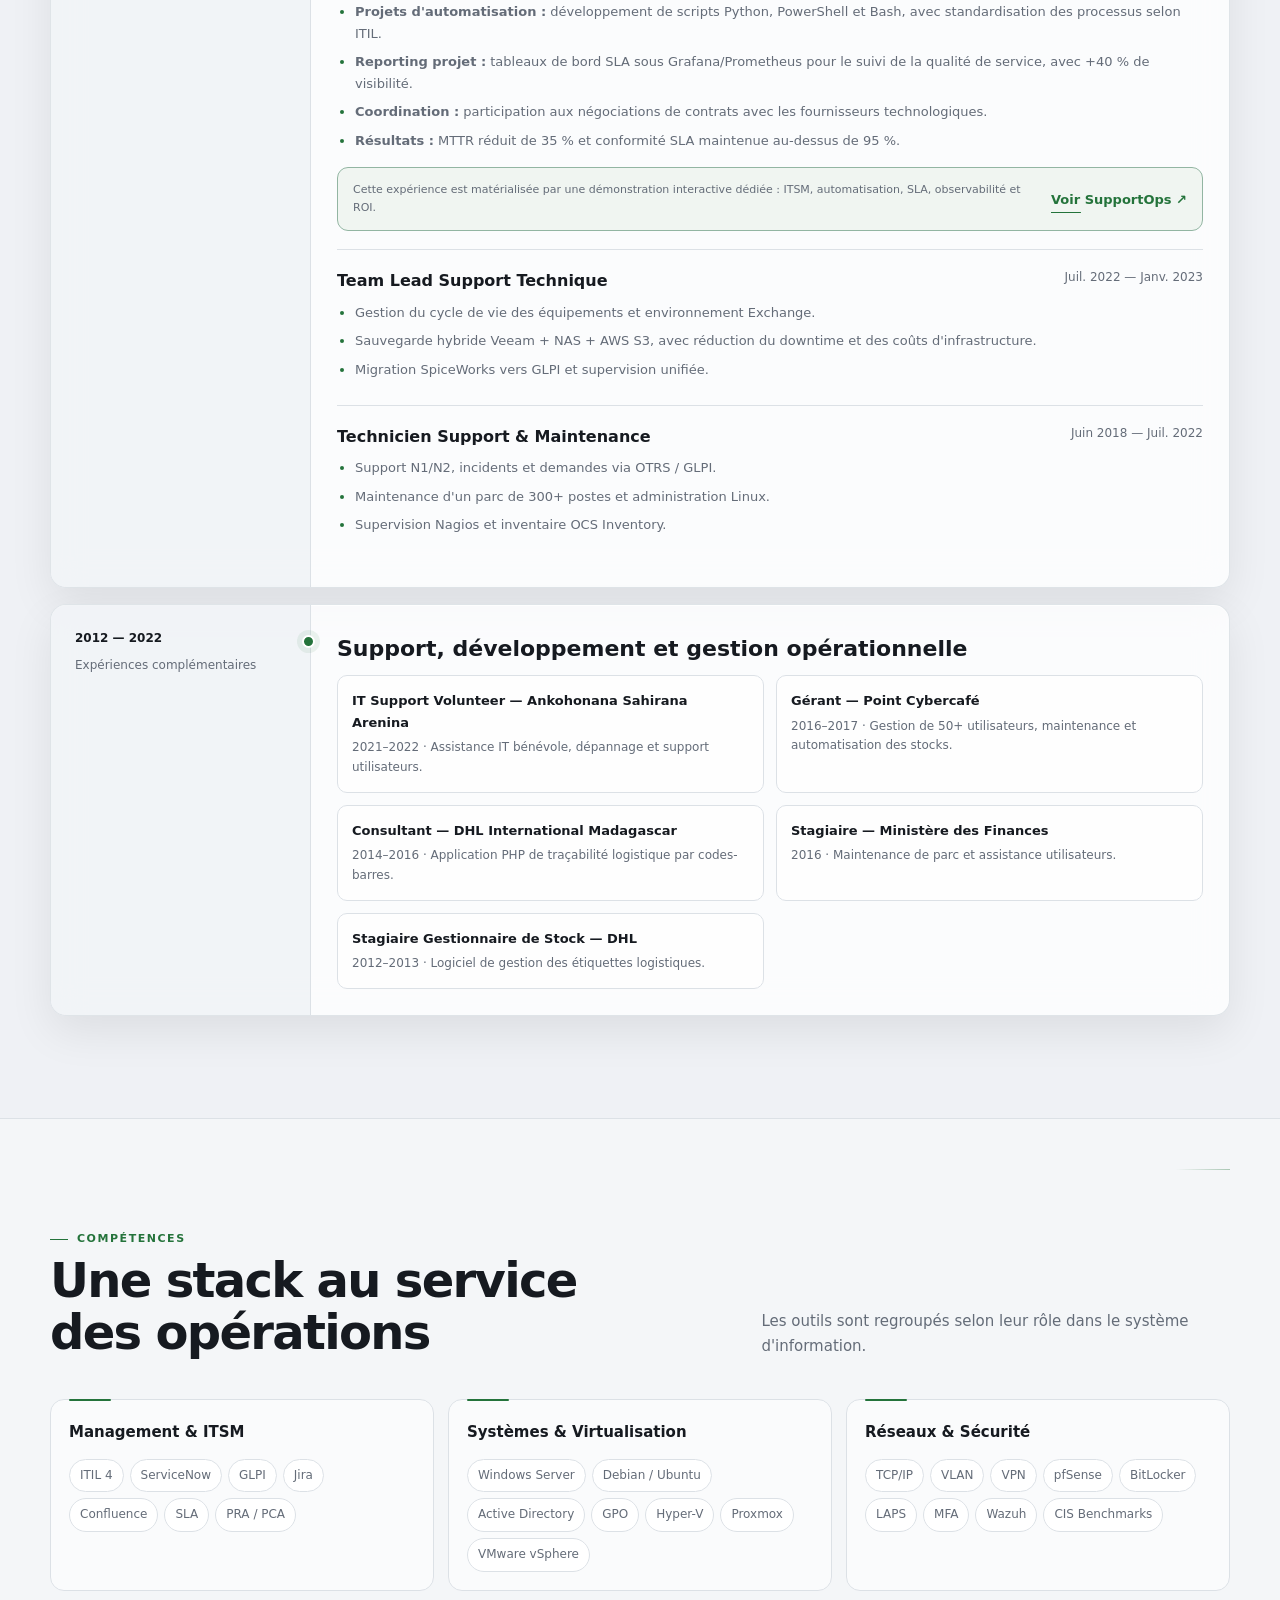
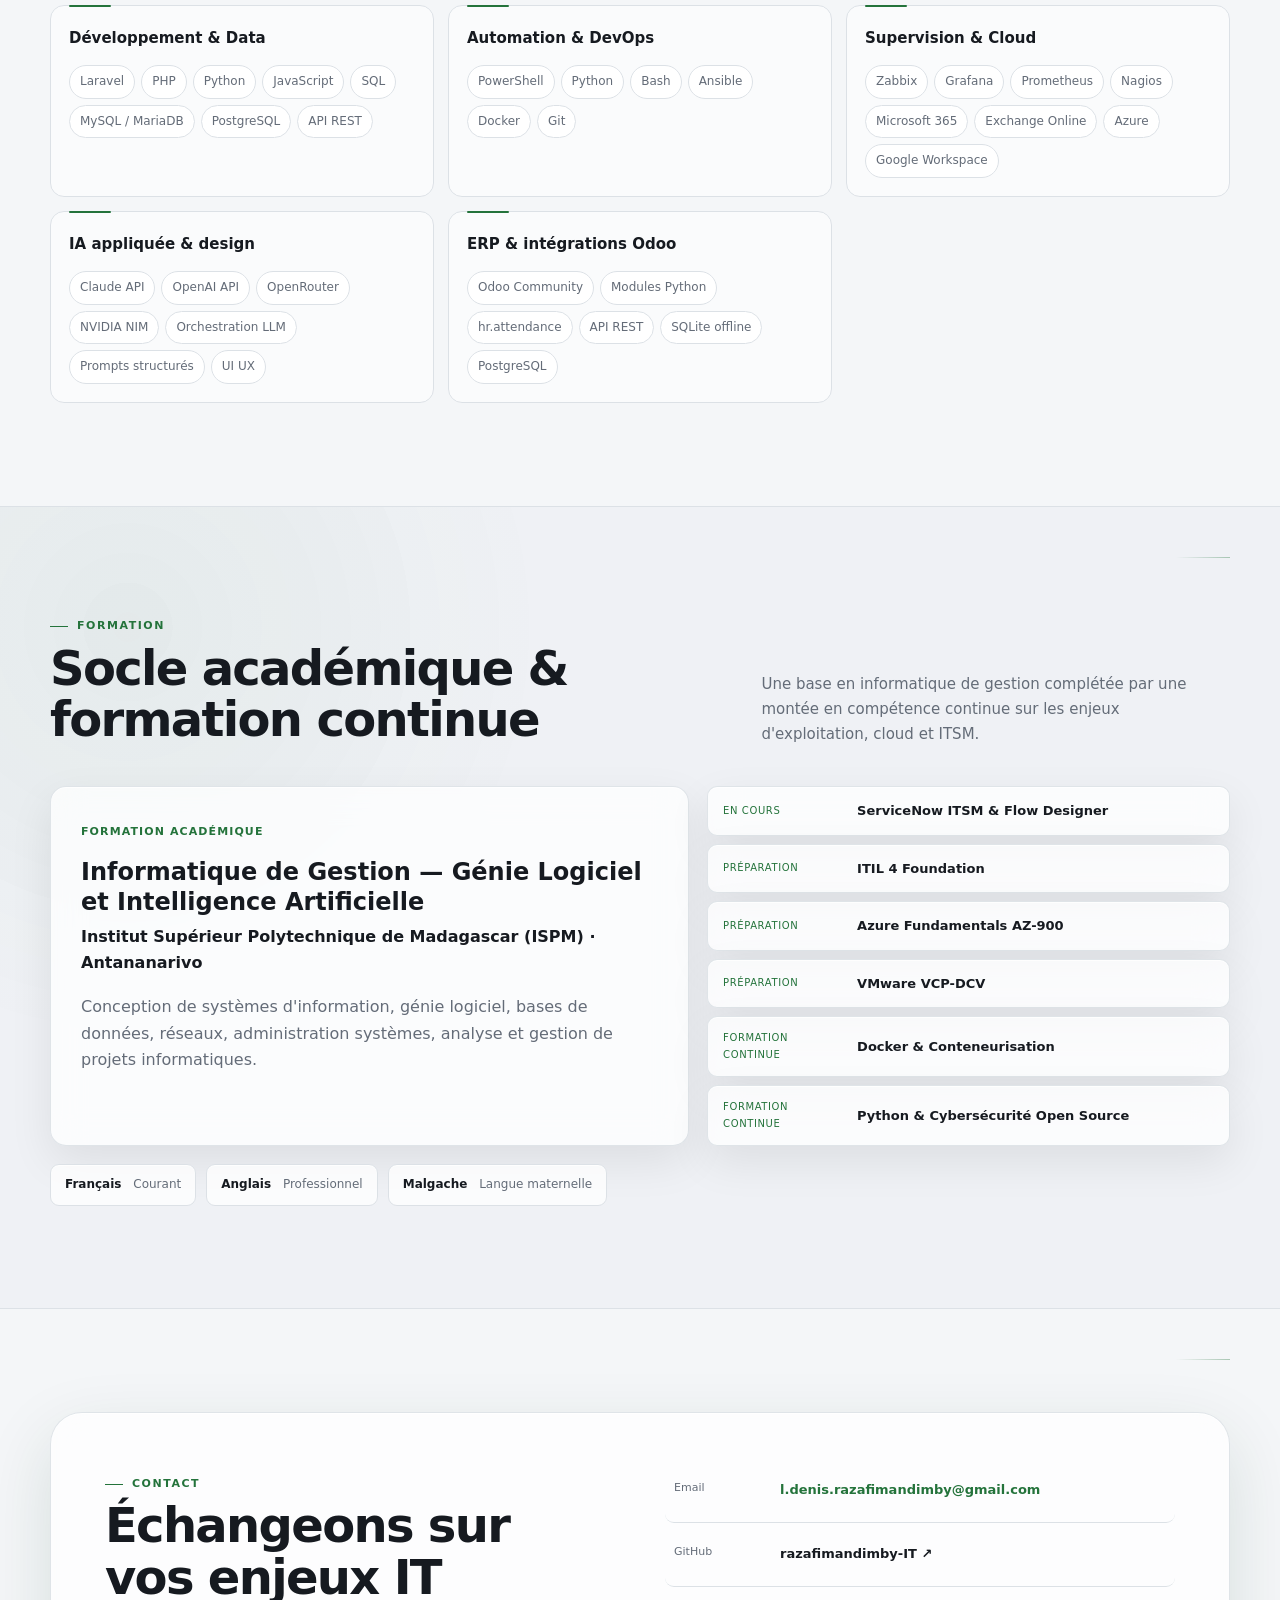
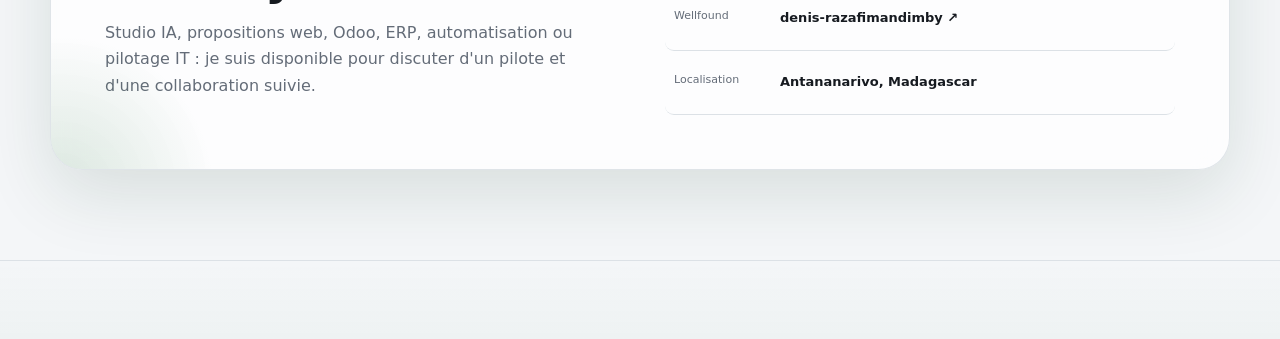
==== commit b43c5eab: "Renomme le prototype territorial en Parcelle Scope" ====
--- a/index.html
+++ b/index.html
@@ -253,23 +253,23 @@
           <div class="case-actions"><a class="btn btn-primary" href="demo/atelier.html">Voir la démo interactive</a></div>
         </article>
 
-        <article class="case-study case-study-featured" id="studio-urbanisme">
+        <article class="case-study case-study-featured" id="parcelle-scope">
           <div class="case-study-head">
             <div>
-              <span class="case-label">Projet métier · Urbanisme et IA appliquée</span>
-              <h3>Studio d’initialisation des études d’urbanisme</h3>
-              <p class="case-intro">Un espace de travail pour structurer un dossier, rechercher les sources utiles, tracer les points à vérifier et préparer une synthèse sourcée avant validation par un professionnel.</p>
-            </div>
-            <div class="case-status"><span></span> Pilote fonctionnel</div>
+              <span class="case-label">Projet exploratoire · Données territoriales</span>
+              <h3>Parcelle Scope — pré-analyse territoriale sourcée</h3>
+              <p class="case-intro">Un prototype personnel qui rassemble les informations de localisation, de parcelle, de réglementation locale et de risques dans un dossier de repérage traçable, destiné à préparer les vérifications d’un professionnel.</p>
+            </div>
+            <div class="case-status"><span></span> Prototype démonstratif</div>
           </div>
           <div class="case-grid">
-            <div><h4>Traitement guidé</h4><p>Le dossier progresse en six étapes : préparation, localisation, parcelle, règles locales, risques et synthèse. Les informations incertaines restent explicitement « à vérifier ».</p></div>
-            <div><h4>Assistant avec sources</h4><p>La conversation rattache ses propositions aux documents disponibles, aux sources officielles et à leur portée. L’utilisateur conserve la responsabilité de l’interprétation.</p></div>
-            <div><h4>Contrôle et validation</h4><p>Synthèse modifiable, informations manquantes, versions documentaires, relecture nominative et invalidation de la validation lorsqu’une donnée du dossier change.</p></div>
-            <div><h4>Amélioration mesurée</h4><p>Suivi du temps manuel de référence, du temps de relecture, des traitements terminés et des retours utiles ou à corriger.</p></div>
+            <div><h4>Repérage multi-source</h4><p>Adresse, référence parcellaire, documents communaux et risques sont regroupés avec leur date, leur portée géographique et les informations manquantes.</p></div>
+            <div><h4>Lecture assistée</h4><p>L’assistant relie ses propositions aux documents disponibles et signale les ambiguïtés. Il prépare des questions de contrôle sans produire d’avis juridique ni de décision de faisabilité.</p></div>
+            <div><h4>Note de cadrage</h4><p>Le prototype génère une note modifiable qui distingue les faits, les sources consultées et les points restant à confirmer par un professionnel.</p></div>
+            <div><h4>Traçabilité du contrôle</h4><p>Versions documentaires, modifications, relecture et validation restent visibles afin de comprendre comment la note de repérage a été construite.</p></div>
           </div>
           <div class="case-stack"><span>Cloudflare Workers</span><span>D1</span><span>R2</span><span>Workers AI</span><span>API officielles</span><span>RBAC</span><span>Recherche documentaire</span><span>Qualité & traçabilité</span></div>
-          <div class="case-actions"><a class="btn btn-primary" href="demo/urbanisme-studio.html">Voir la démo interactive</a></div>
+          <div class="case-actions"><a class="btn btn-primary" href="demo/parcelle-scope.html">Voir la démo interactive</a></div>
         </article>
 
         <article class="case-study case-study-featured">
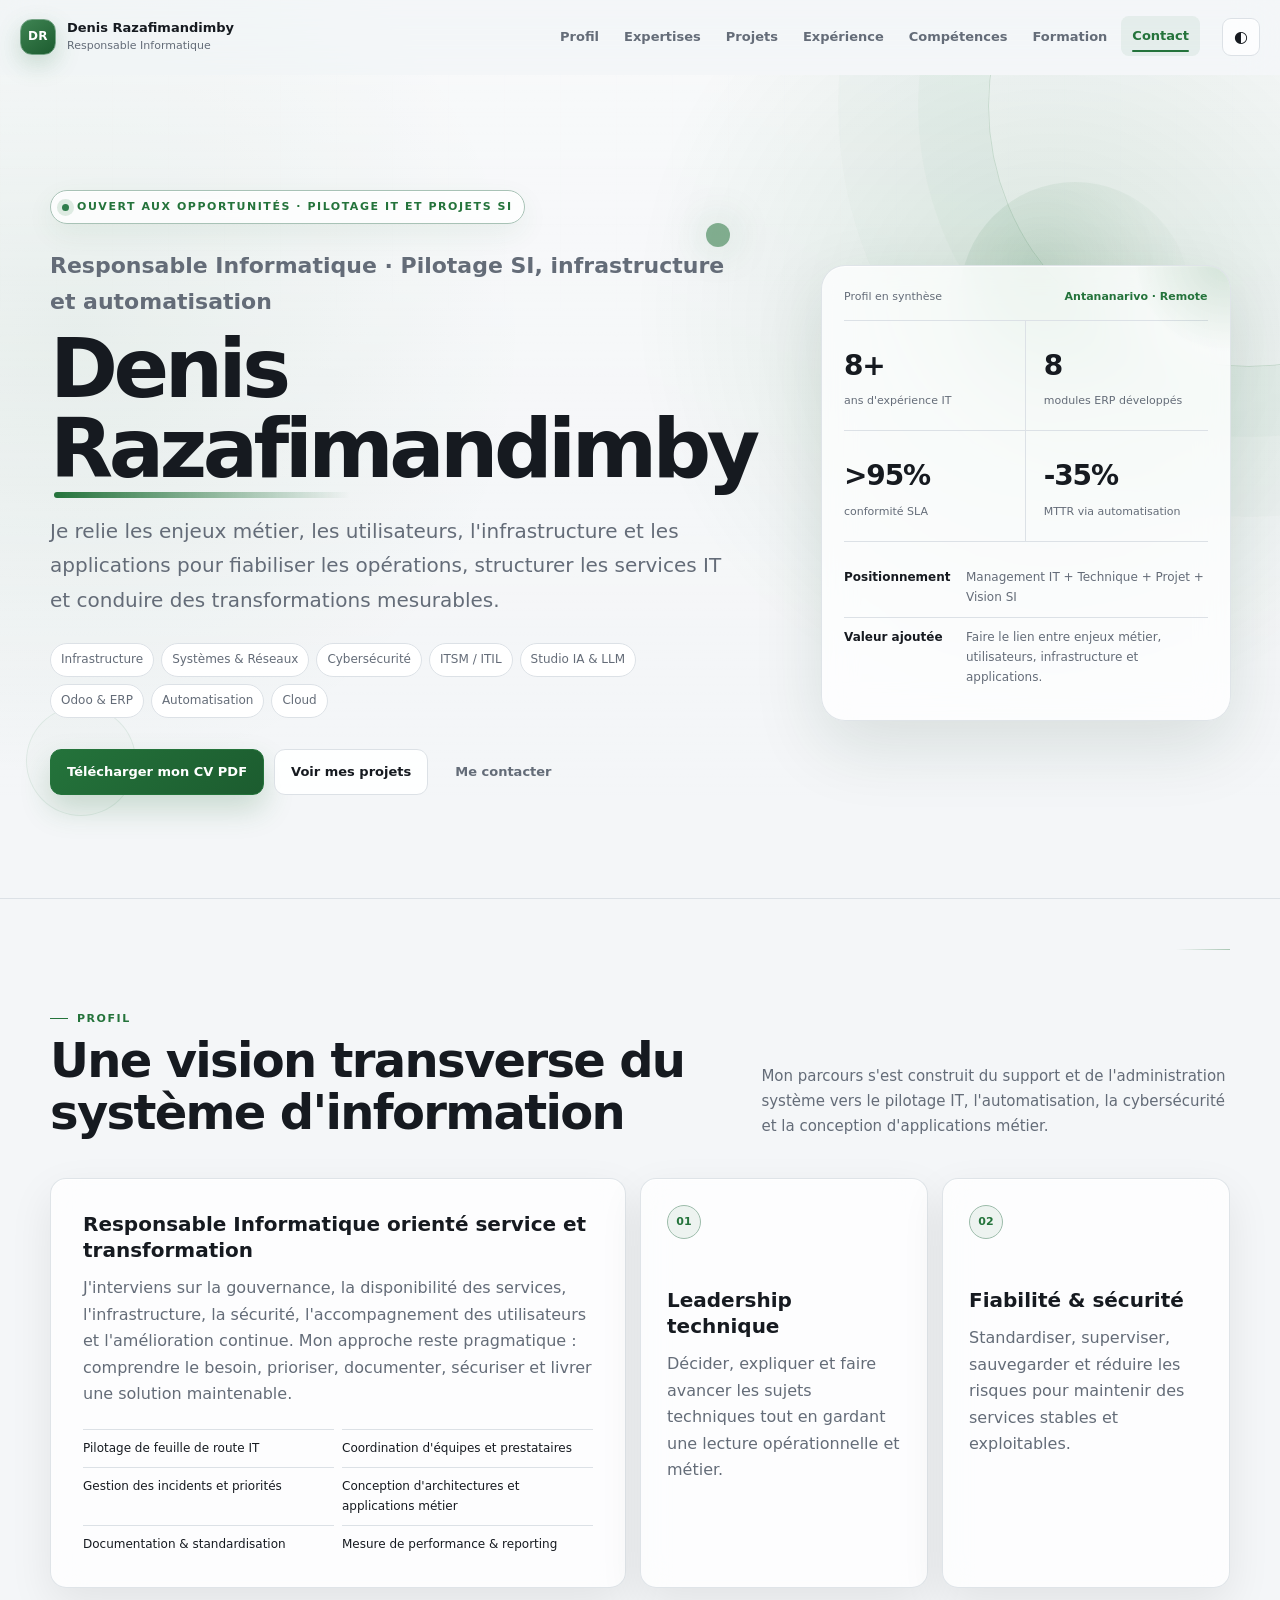
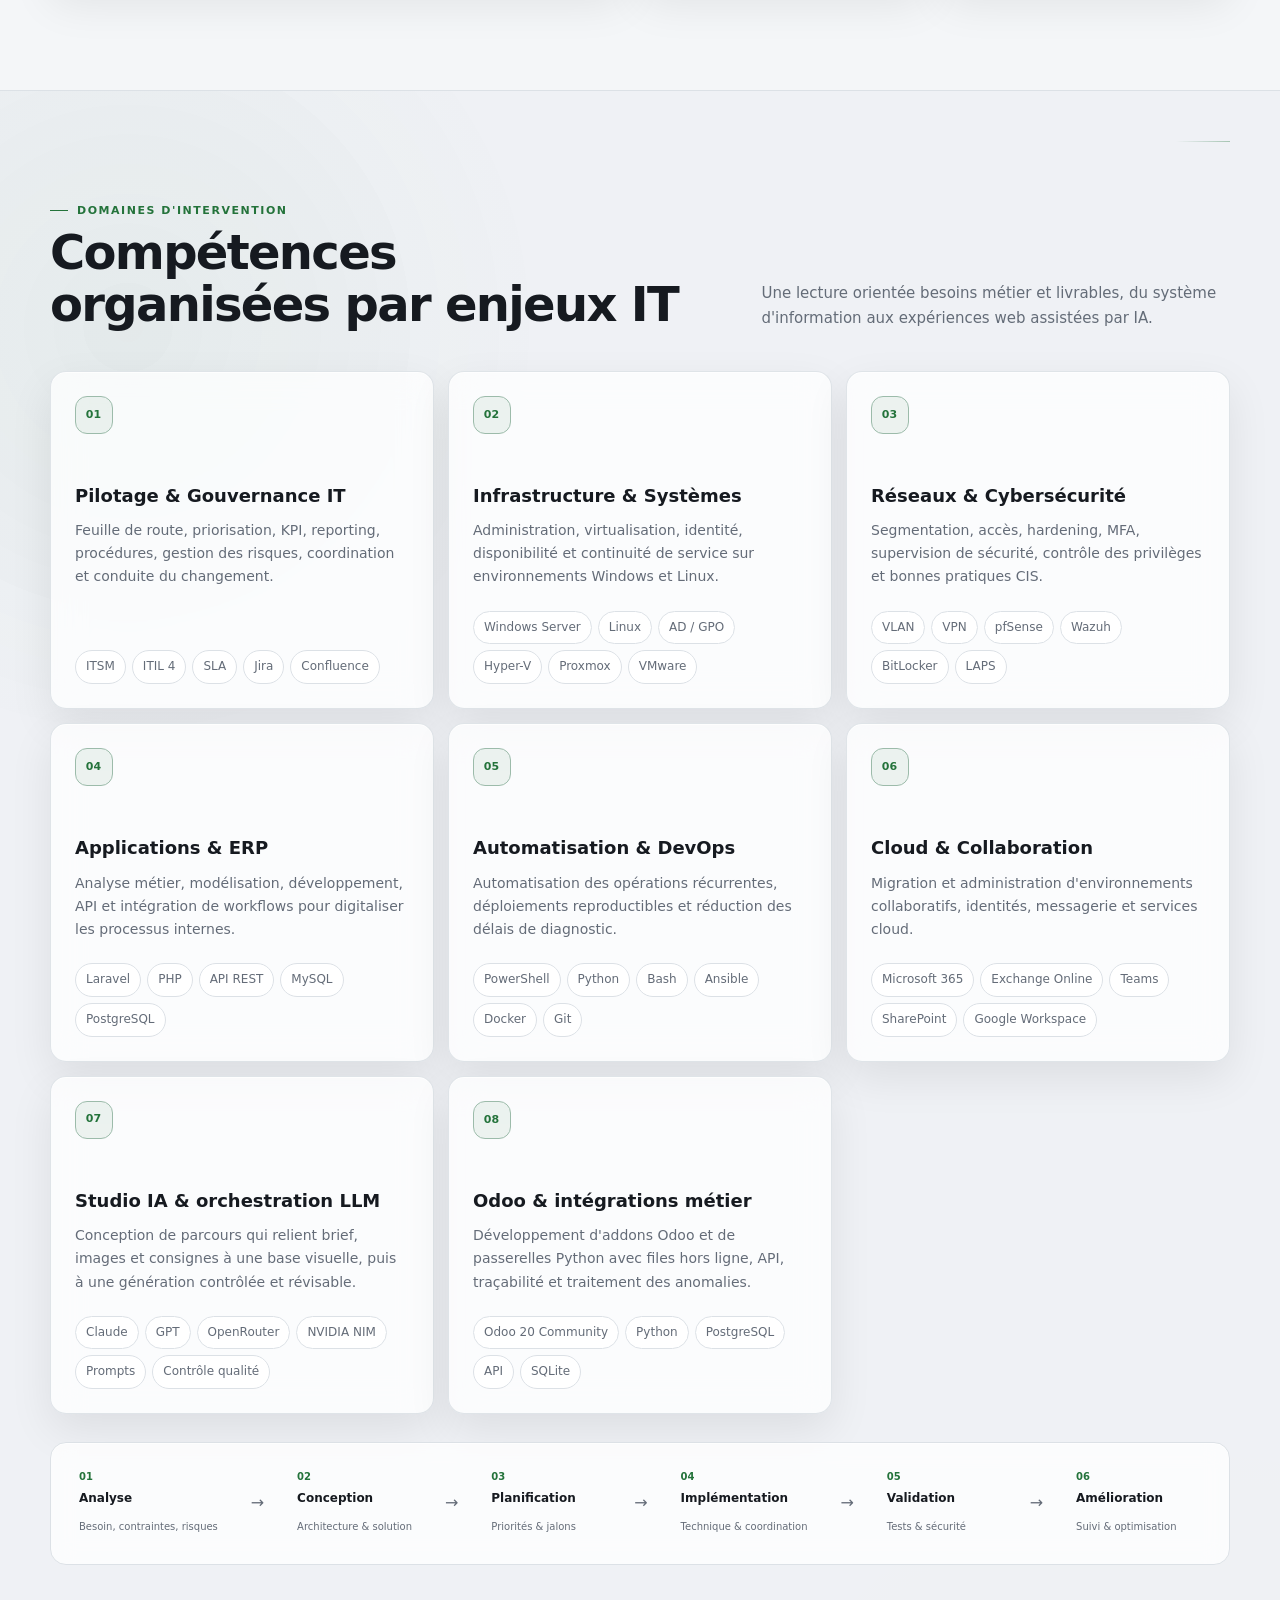
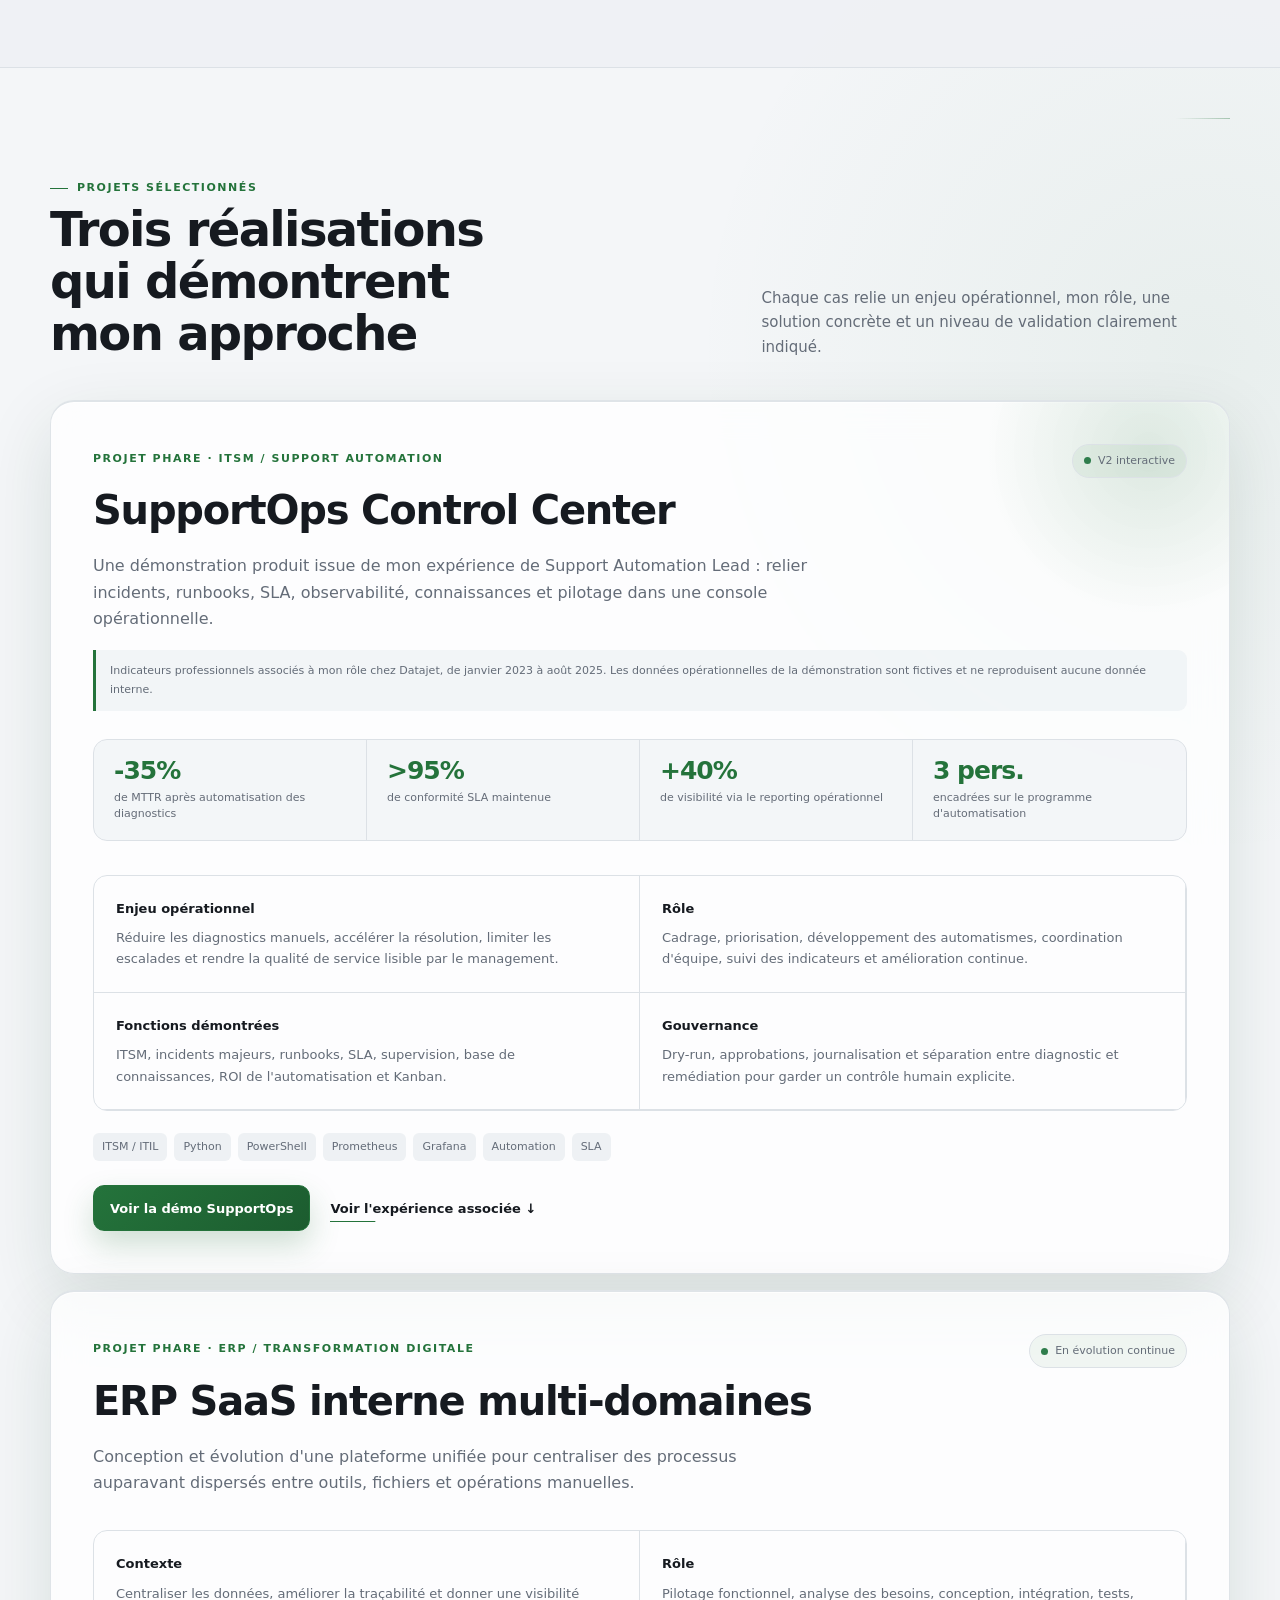
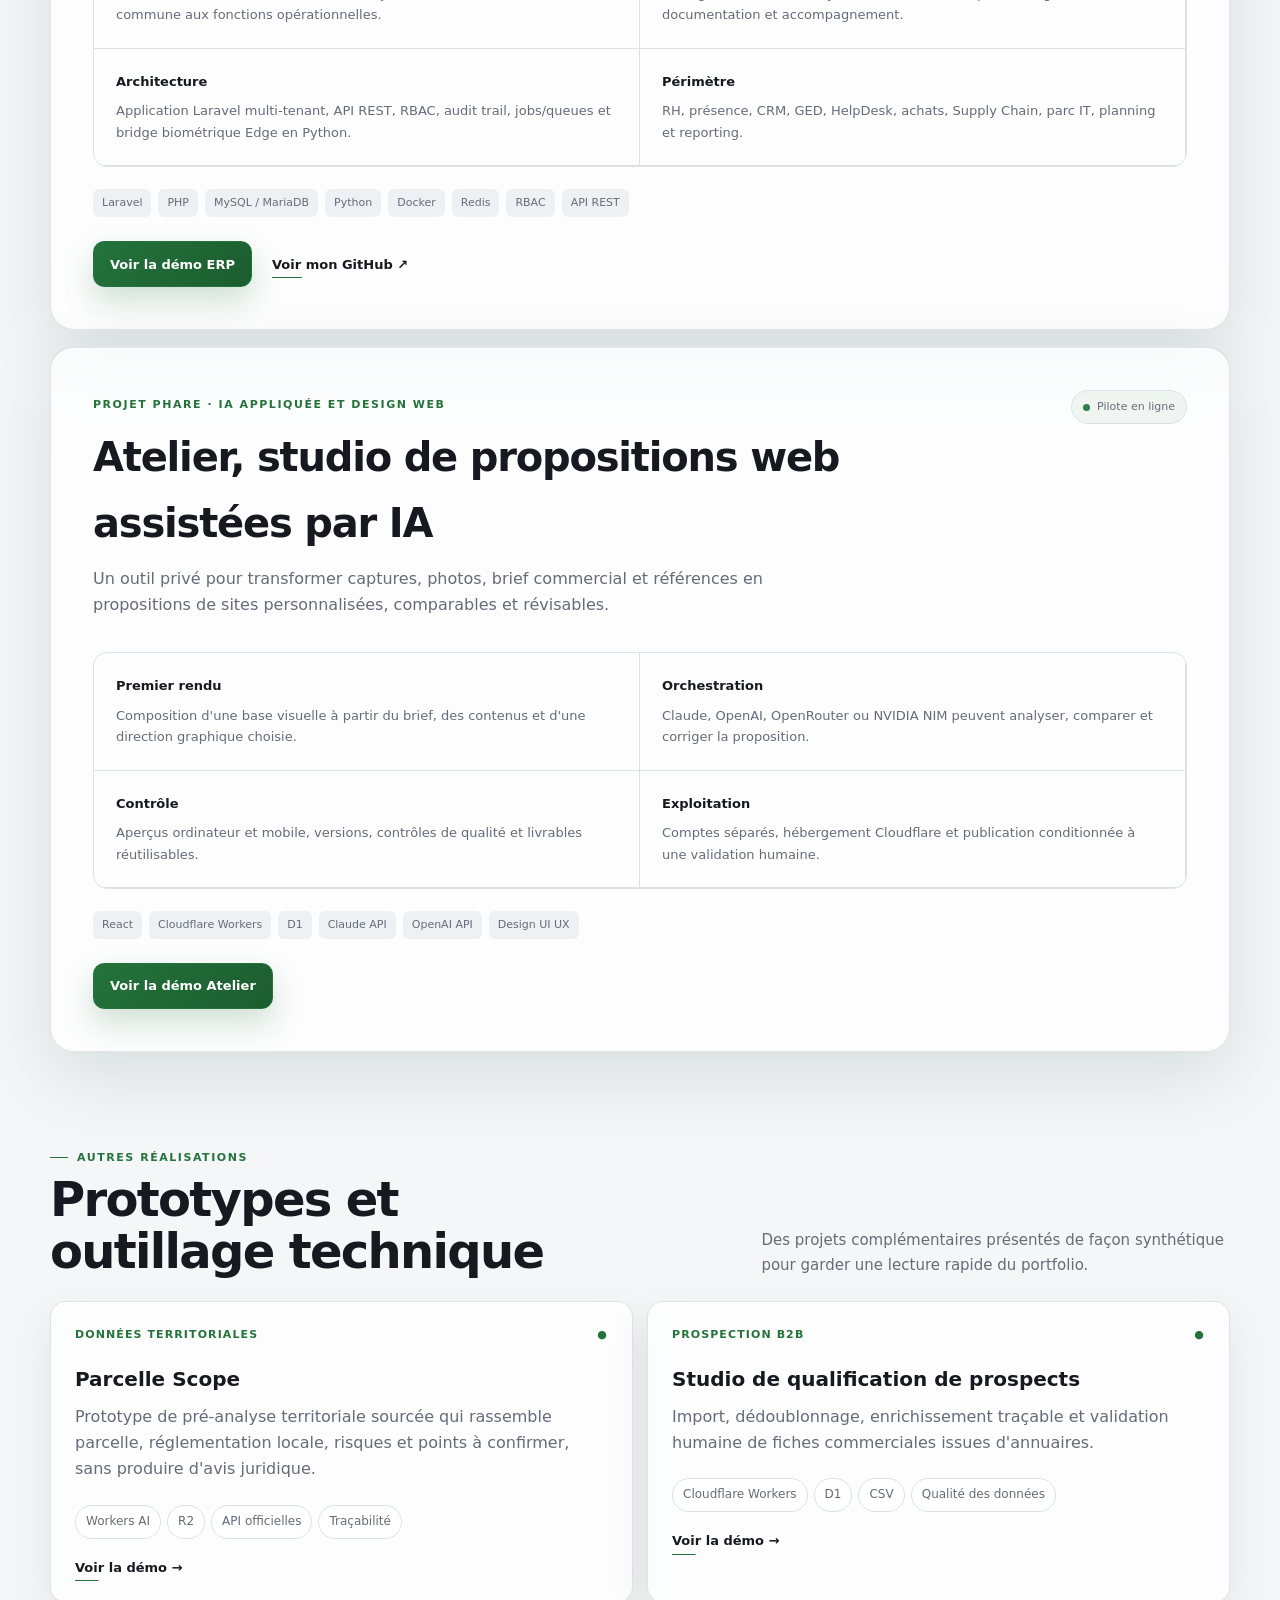
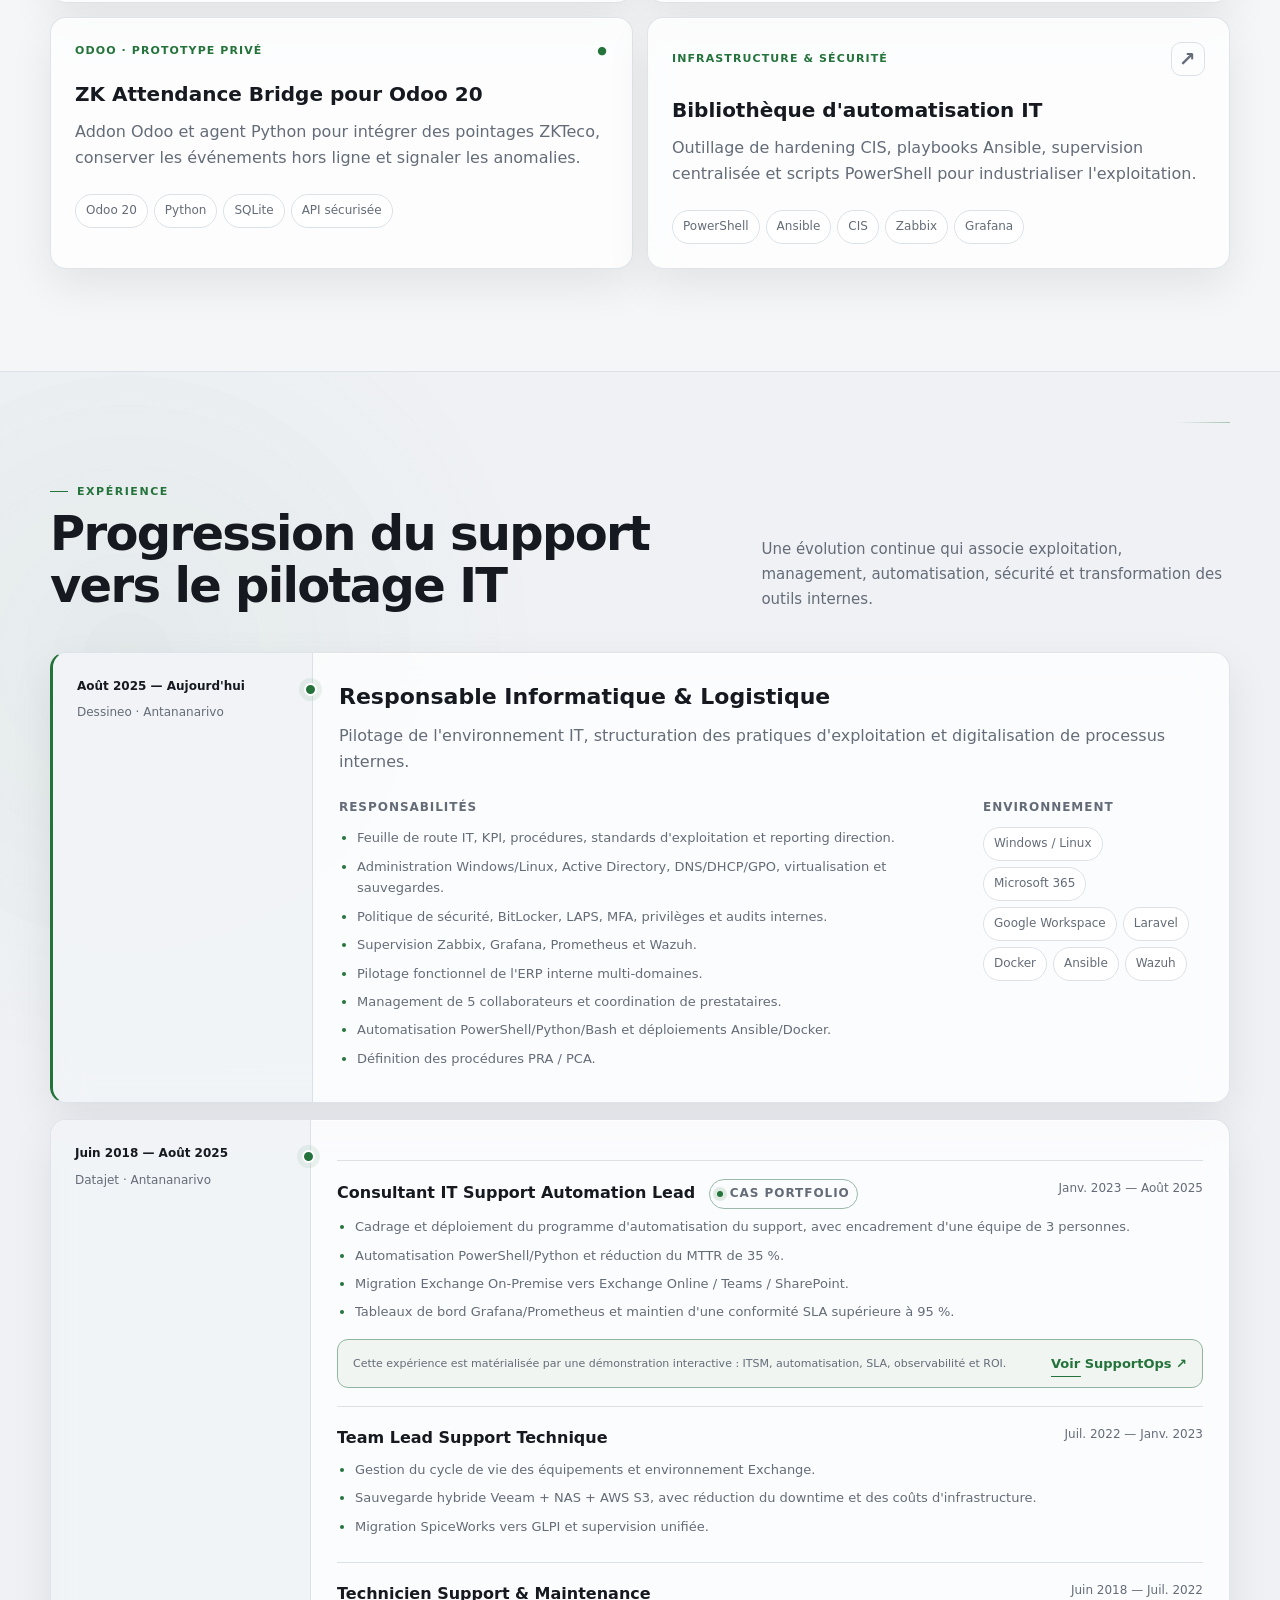
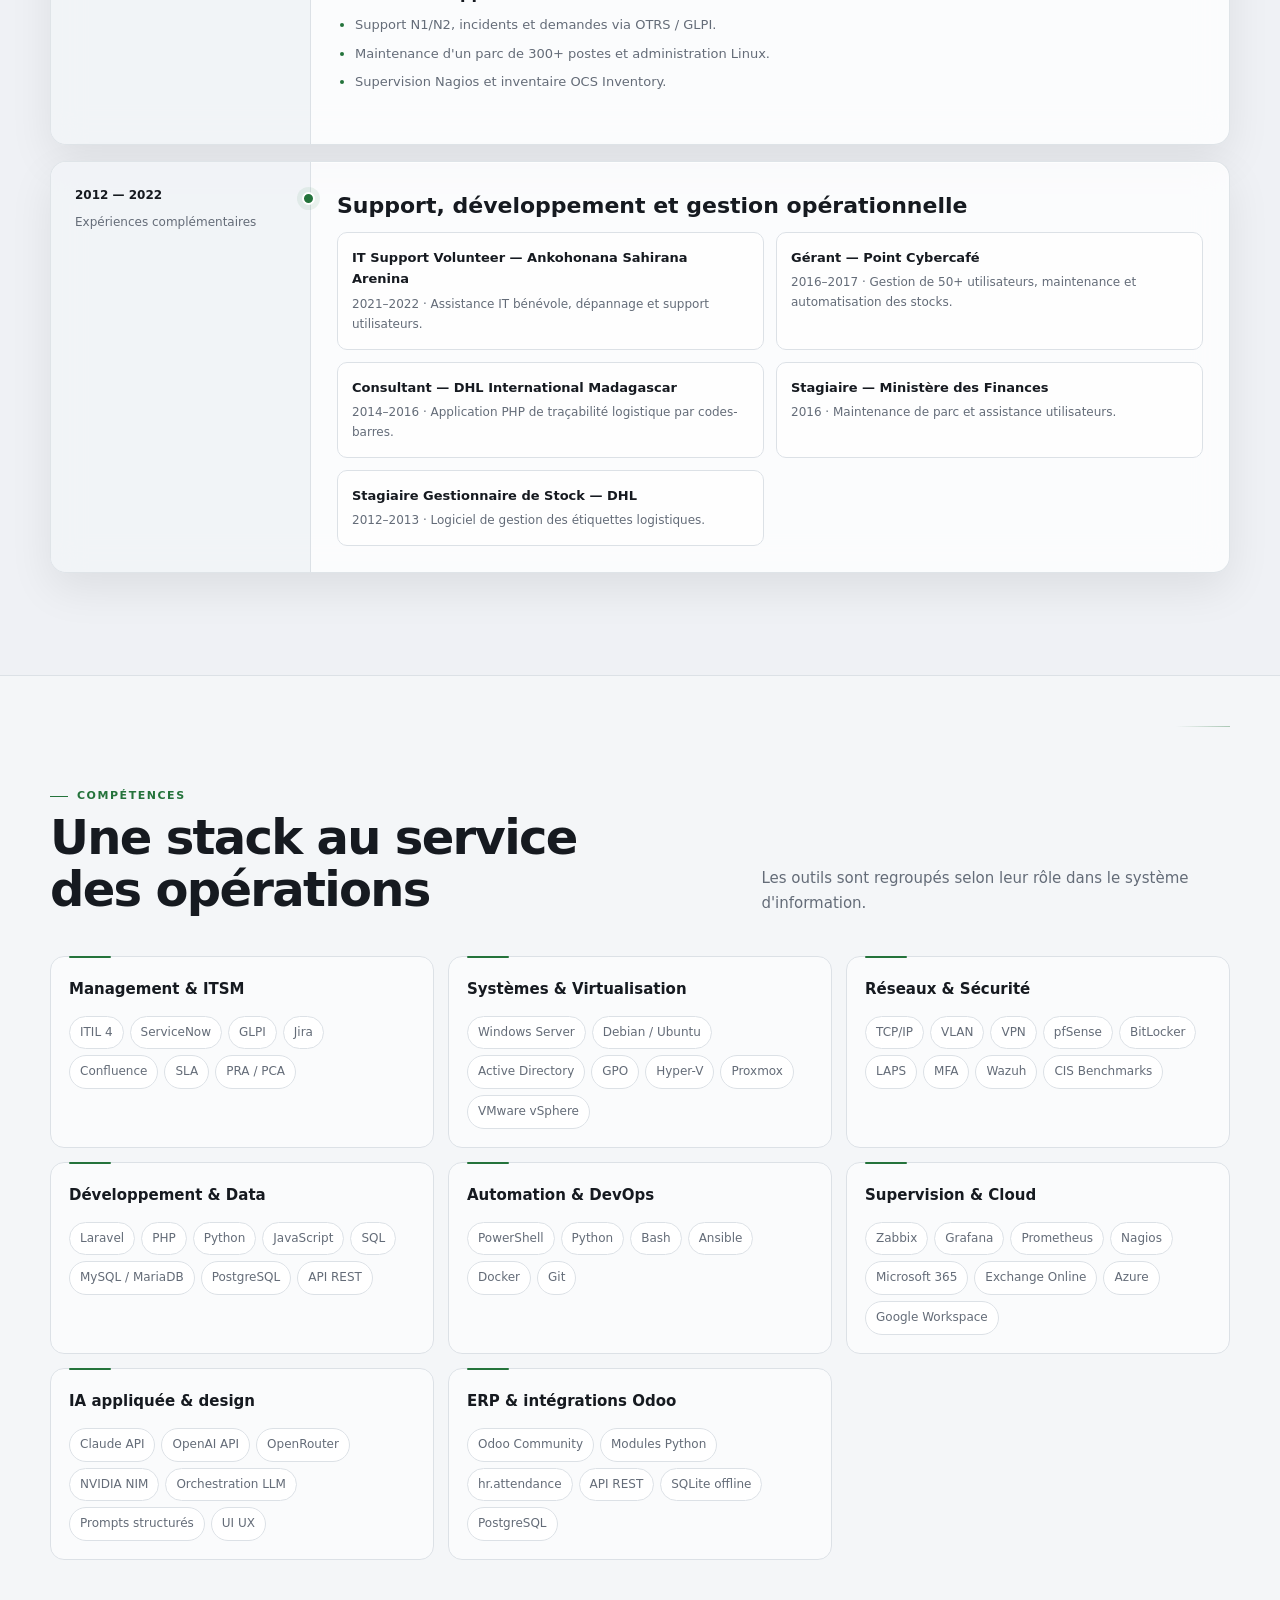
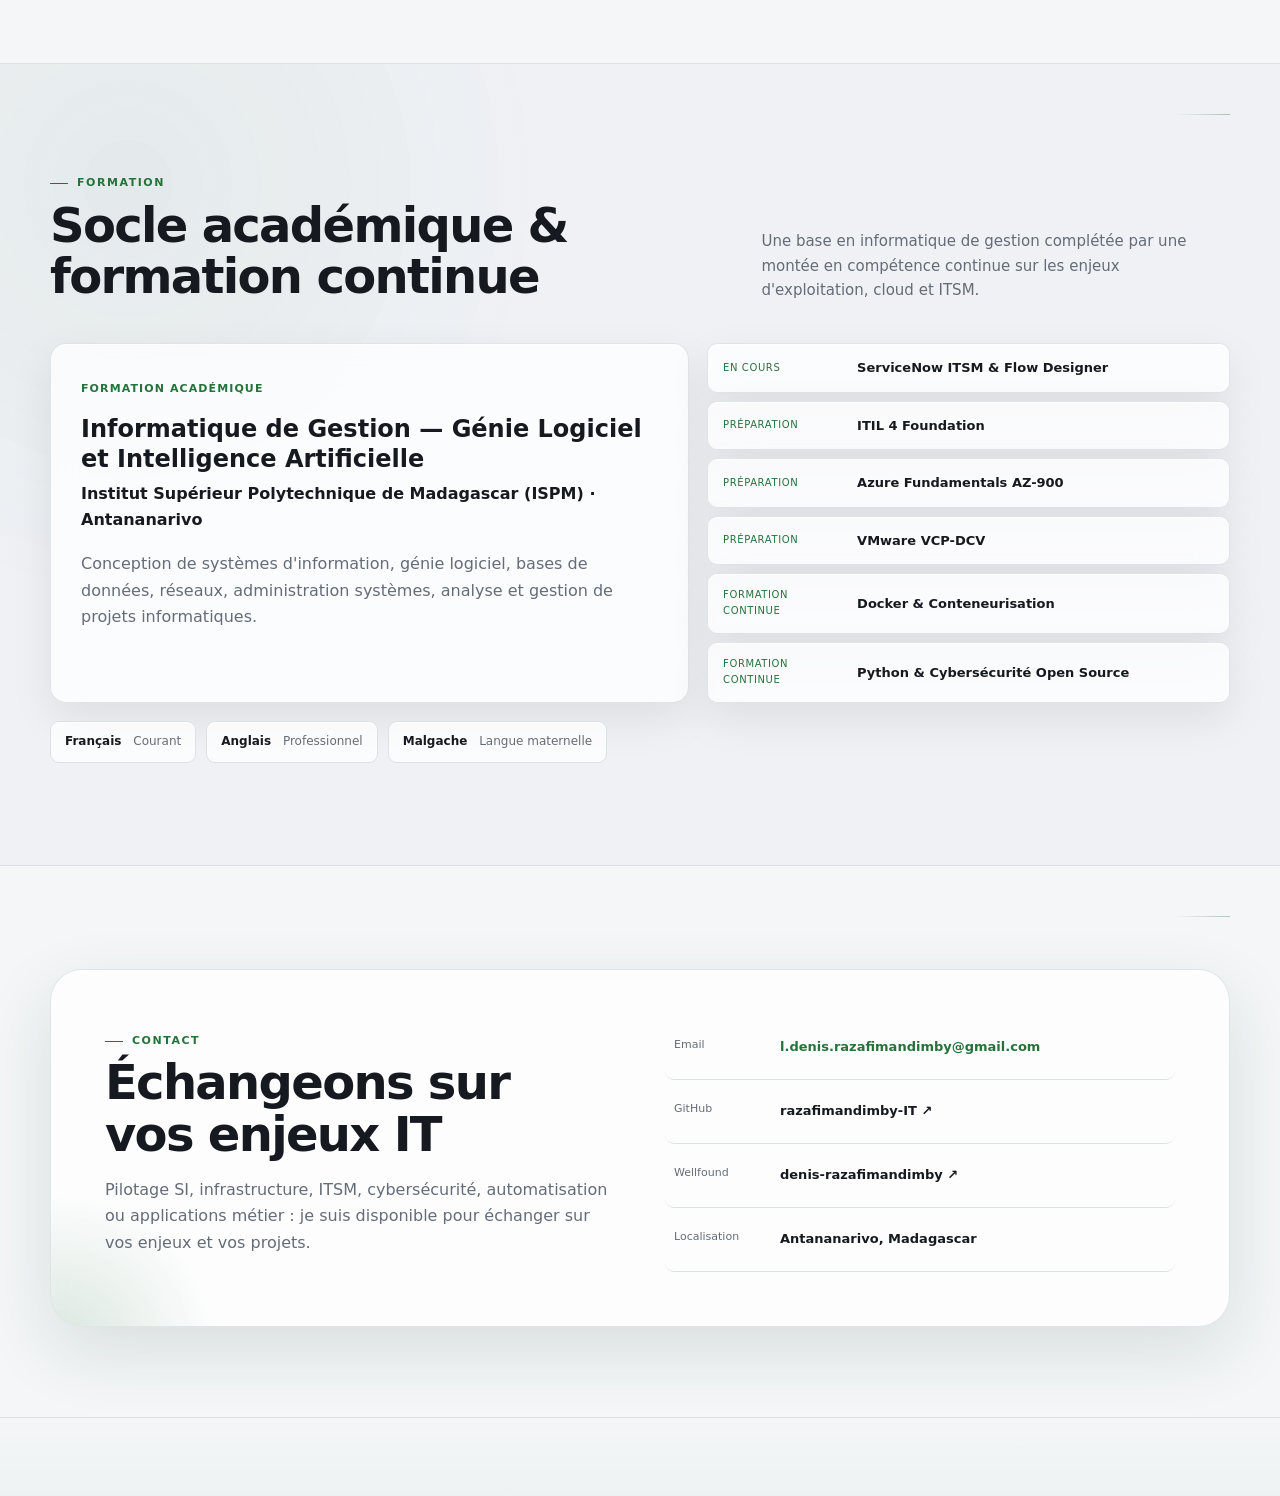
==== commit 21547545: "Optimise le CV pour le recrutement" ====
--- a/index.html
+++ b/index.html
@@ -1,20 +1,33 @@
-<!doctype html>
+<!DOCTYPE html>
 <html lang="fr" data-theme="dark">
 <head>
   <meta charset="utf-8">
   <meta name="viewport" content="width=device-width,initial-scale=1">
-  <title>Denis Razafimandimby — Responsable Informatique | Studio IA et Odoo</title>
-  <meta name="description" content="Responsable Informatique et concepteur de solutions métier : studio de propositions web assisté par Claude, GPT et autres LLM, intégrations Odoo, ERP, automatisation et cybersécurité.">
+  <title>Denis Razafimandimby — Responsable Informatique</title>
+  <meta name="description" content="Responsable Informatique : pilotage SI, infrastructure, support ITSM, cybersécurité et automatisation. Projets ERP, Odoo et IA appliquée.">
   <meta name="author" content="Denis Razafimandimby">
   <meta name="robots" content="index,follow">
+  <meta name="referrer" content="strict-origin-when-cross-origin">
+  <meta http-equiv="Content-Security-Policy" content="default-src 'self'; script-src 'self' 'unsafe-inline'; style-src 'self' 'unsafe-inline'; img-src 'self' data:; font-src 'self'; connect-src 'none'; object-src 'none'; base-uri 'self'; form-action 'self'; upgrade-insecure-requests">
   <link rel="canonical" href="https://razafimandimby-it.github.io/cv/">
   <meta property="og:type" content="website">
-  <meta property="og:title" content="Denis Razafimandimby — Responsable Informatique | Studio IA et Odoo">
-  <meta property="og:description" content="Management IT, studio de création web assistée par IA, intégrations Odoo, ERP et automatisation.">
+  <meta property="og:locale" content="fr_FR">
+  <meta property="og:site_name" content="Portfolio de Denis Razafimandimby">
+  <meta property="og:title" content="Denis Razafimandimby — Responsable Informatique">
+  <meta property="og:description" content="Pilotage SI, infrastructure, ITSM, cybersécurité, automatisation et projets métier.">
   <meta property="og:url" content="https://razafimandimby-it.github.io/cv/">
+  <meta property="og:image" content="https://razafimandimby-it.github.io/cv/assets/images/og-cv-denis-razafimandimby.png">
+  <meta property="og:image:width" content="1200">
+  <meta property="og:image:height" content="630">
+  <meta property="og:image:alt" content="Denis Razafimandimby, Responsable Informatique — pilotage SI et automatisation">
+  <meta name="twitter:card" content="summary_large_image">
+  <meta name="twitter:title" content="Denis Razafimandimby — Responsable Informatique">
+  <meta name="twitter:description" content="Pilotage SI, infrastructure, ITSM, cybersécurité, automatisation et projets métier.">
+  <meta name="twitter:image" content="https://razafimandimby-it.github.io/cv/assets/images/og-cv-denis-razafimandimby.png">
   <meta name="theme-color" content="#0d1117">
   <link rel="icon" href="data:image/svg+xml,%3Csvg xmlns='http://www.w3.org/2000/svg' viewBox='0 0 100 100'%3E%3Crect width='100' height='100' rx='20' fill='%232b9348'/%3E%3Ctext x='50' y='64' text-anchor='middle' font-size='48' fill='white' font-family='Arial'%3EDR%3C/text%3E%3C/svg%3E">
   <link rel="stylesheet" href="assets/css/style.css">
+  <link rel="stylesheet" href="assets/css/supportops-cv.css">
   <script type="application/ld+json">
   {
     "@context":"https://schema.org",
@@ -42,7 +55,7 @@
         <span class="brand-text"><strong>Denis Razafimandimby</strong><small>Responsable Informatique</small></span>
       </a>
 
-      <button class="menu-toggle" id="menuToggle" aria-label="Ouvrir le menu" aria-expanded="false" aria-controls="mainNav">
+      <button class="menu-toggle" id="menuToggle" type="button" aria-label="Ouvrir le menu" aria-expanded="false" aria-controls="mainNav">
         <span></span><span></span>
       </button>
 
@@ -56,7 +69,7 @@
         <a href="#contact">Contact</a>
       </nav>
 
-      <button class="theme-toggle" id="themeToggle" aria-label="Changer de thème" title="Changer de thème">
+      <button class="theme-toggle" id="themeToggle" type="button" aria-label="Changer de thème" title="Changer de thème">
         <span aria-hidden="true">◐</span>
       </button>
     </div>
@@ -66,20 +79,20 @@
     <section class="hero" aria-labelledby="hero-title">
       <div class="container hero-grid">
         <div class="hero-copy">
-          <div class="eyebrow"><span class="status-dot"></span> Ouvert aux opportunités</div>
-          <p class="hero-role">Responsable Informatique · Solutions métier et IA appliquée</p>
+          <div class="eyebrow"><span class="status-dot"></span> Ouvert aux opportunités · Pilotage IT et projets SI</div>
+          <p class="hero-role">Responsable Informatique · Pilotage SI, infrastructure et automatisation</p>
           <h1 id="hero-title">Denis Razafimandimby</h1>
           <p class="hero-lead">
-            Je combine pilotage IT, développement d'applications métier et orchestration de modèles IA
-            pour transformer un brief en solution vérifiable : studio de propositions web, intégrations Odoo et ERP.
+            Je relie les enjeux métier, les utilisateurs, l'infrastructure et les applications pour fiabiliser
+            les opérations, structurer les services IT et conduire des transformations mesurables.
           </p>
-          <div class="hero-domains" aria-label="Domaines principaux">
-            <span>Infrastructure</span><span>Systèmes & Réseaux</span><span>Cybersécurité</span>
-            <span>ITSM / ITIL</span><span>Studio IA & LLM</span><span>Odoo & ERP</span><span>Automatisation</span><span>Cloud</span>
+          <div class="hero-domains" role="group" aria-label="Domaines principaux">
+            <span>Infrastructure</span><span>Systèmes &amp; Réseaux</span><span>Cybersécurité</span>
+            <span>ITSM / ITIL</span><span>Studio IA &amp; LLM</span><span>Odoo &amp; ERP</span><span>Automatisation</span><span>Cloud</span>
           </div>
           <div class="hero-actions">
-            <a class="btn btn-primary" href="#projets">Découvrir mes projets</a>
-            <a class="btn btn-secondary" href="mailto:l.denis.razafimandimby@gmail.com?subject=D%C3%A9monstration%20du%20studio%20IA">Demander une démo du studio</a>
+            <a class="btn btn-primary" href="output/pdf/Denis-Razafimandimby-CV.pdf" download>Télécharger mon CV PDF</a>
+            <a class="btn btn-secondary" href="#projets">Voir mes projets</a>
             <a class="btn btn-ghost" href="mailto:l.denis.razafimandimby@gmail.com">Me contacter</a>
           </div>
         </div>
@@ -126,8 +139,8 @@
               <span>Coordination d'équipes et prestataires</span>
               <span>Gestion des incidents et priorités</span>
               <span>Conception d'architectures et applications métier</span>
-              <span>Documentation & standardisation</span>
-              <span>Mesure de performance & reporting</span>
+              <span>Documentation &amp; standardisation</span>
+              <span>Mesure de performance &amp; reporting</span>
             </div>
           </article>
 
@@ -139,7 +152,7 @@
 
           <article class="profile-panel">
             <span class="panel-index">02</span>
-            <h3>Fiabilité & sécurité</h3>
+            <h3>Fiabilité &amp; sécurité</h3>
             <p>Standardiser, superviser, sauvegarder et réduire les risques pour maintenir des services stables et exploitables.</p>
           </article>
         </div>
@@ -156,73 +169,73 @@
         <div class="expertise-grid">
           <article class="expertise-card">
             <div class="expertise-icon">01</div>
-            <h3>Pilotage & Gouvernance IT</h3>
+            <h3>Pilotage &amp; Gouvernance IT</h3>
             <p>Feuille de route, priorisation, KPI, reporting, procédures, gestion des risques, coordination et conduite du changement.</p>
             <div class="tags"><span>ITSM</span><span>ITIL 4</span><span>SLA</span><span>Jira</span><span>Confluence</span></div>
           </article>
 
           <article class="expertise-card">
             <div class="expertise-icon">02</div>
-            <h3>Infrastructure & Systèmes</h3>
+            <h3>Infrastructure &amp; Systèmes</h3>
             <p>Administration, virtualisation, identité, disponibilité et continuité de service sur environnements Windows et Linux.</p>
             <div class="tags"><span>Windows Server</span><span>Linux</span><span>AD / GPO</span><span>Hyper-V</span><span>Proxmox</span><span>VMware</span></div>
           </article>
 
           <article class="expertise-card">
             <div class="expertise-icon">03</div>
-            <h3>Réseaux & Cybersécurité</h3>
+            <h3>Réseaux &amp; Cybersécurité</h3>
             <p>Segmentation, accès, hardening, MFA, supervision de sécurité, contrôle des privilèges et bonnes pratiques CIS.</p>
             <div class="tags"><span>VLAN</span><span>VPN</span><span>pfSense</span><span>Wazuh</span><span>BitLocker</span><span>LAPS</span></div>
           </article>
 
           <article class="expertise-card">
             <div class="expertise-icon">04</div>
-            <h3>Applications & ERP</h3>
+            <h3>Applications &amp; ERP</h3>
             <p>Analyse métier, modélisation, développement, API et intégration de workflows pour digitaliser les processus internes.</p>
             <div class="tags"><span>Laravel</span><span>PHP</span><span>API REST</span><span>MySQL</span><span>PostgreSQL</span></div>
           </article>
 
           <article class="expertise-card">
             <div class="expertise-icon">05</div>
-            <h3>Automatisation & DevOps</h3>
+            <h3>Automatisation &amp; DevOps</h3>
             <p>Automatisation des opérations récurrentes, déploiements reproductibles et réduction des délais de diagnostic.</p>
             <div class="tags"><span>PowerShell</span><span>Python</span><span>Bash</span><span>Ansible</span><span>Docker</span><span>Git</span></div>
           </article>
 
           <article class="expertise-card">
             <div class="expertise-icon">06</div>
-            <h3>Cloud & Collaboration</h3>
+            <h3>Cloud &amp; Collaboration</h3>
             <p>Migration et administration d'environnements collaboratifs, identités, messagerie et services cloud.</p>
             <div class="tags"><span>Microsoft 365</span><span>Exchange Online</span><span>Teams</span><span>SharePoint</span><span>Google Workspace</span></div>
           </article>
 
           <article class="expertise-card">
             <div class="expertise-icon">07</div>
-            <h3>Studio IA & orchestration LLM</h3>
+            <h3>Studio IA &amp; orchestration LLM</h3>
             <p>Conception de parcours qui relient brief, images et consignes à une base visuelle, puis à une génération contrôlée et révisable.</p>
             <div class="tags"><span>Claude</span><span>GPT</span><span>OpenRouter</span><span>NVIDIA NIM</span><span>Prompts</span><span>Contrôle qualité</span></div>
           </article>
 
           <article class="expertise-card">
             <div class="expertise-icon">08</div>
-            <h3>Odoo & intégrations métier</h3>
+            <h3>Odoo &amp; intégrations métier</h3>
             <p>Développement d'addons Odoo et de passerelles Python avec files hors ligne, API, traçabilité et traitement des anomalies.</p>
             <div class="tags"><span>Odoo 20 Community</span><span>Python</span><span>PostgreSQL</span><span>API</span><span>SQLite</span></div>
           </article>
         </div>
 
-        <div class="delivery-flow" aria-label="Cycle de pilotage de projet">
+        <div class="delivery-flow" role="group" aria-label="Cycle de pilotage de projet">
           <div><span>01</span><strong>Analyse</strong><small>Besoin, contraintes, risques</small></div>
           <i>→</i>
-          <div><span>02</span><strong>Conception</strong><small>Architecture & solution</small></div>
+          <div><span>02</span><strong>Conception</strong><small>Architecture &amp; solution</small></div>
           <i>→</i>
-          <div><span>03</span><strong>Planification</strong><small>Priorités & jalons</small></div>
+          <div><span>03</span><strong>Planification</strong><small>Priorités &amp; jalons</small></div>
           <i>→</i>
-          <div><span>04</span><strong>Implémentation</strong><small>Technique & coordination</small></div>
+          <div><span>04</span><strong>Implémentation</strong><small>Technique &amp; coordination</small></div>
           <i>→</i>
-          <div><span>05</span><strong>Validation</strong><small>Tests & sécurité</small></div>
+          <div><span>05</span><strong>Validation</strong><small>Tests &amp; sécurité</small></div>
           <i>→</i>
-          <div><span>06</span><strong>Amélioration</strong><small>Suivi & optimisation</small></div>
+          <div><span>06</span><strong>Amélioration</strong><small>Suivi &amp; optimisation</small></div>
         </div>
       </div>
     </section>
@@ -230,46 +243,38 @@
     <section class="section" id="projets">
       <div class="container">
         <div class="section-heading">
-          <div><span class="section-kicker">Projets</span><h2>Des réalisations qui couvrent tout le cycle IT</h2></div>
-          <p>Architecture, métier, IA appliquée et exploitation : chaque projet présente le besoin, la solution et son niveau de validation.</p>
-        </div>
-
-        <article class="case-study case-study-featured">
+          <div><span class="section-kicker">Projets sélectionnés</span><h2>Trois réalisations qui démontrent mon approche</h2></div>
+          <p>Chaque cas relie un enjeu opérationnel, mon rôle, une solution concrète et un niveau de validation clairement indiqué.</p>
+        </div>
+
+        <article class="case-study case-study-featured supportops-case-study" id="supportops-case-study">
           <div class="case-study-head">
             <div>
-              <span class="case-label">Projet phare · Studio IA et design web</span>
-              <h3>Atelier, studio de propositions web assistées par IA</h3>
-              <p class="case-intro">Un outil privé pour transformer captures, photos, brief commercial et références en propositions de sites personnalisées, comparables et révisables.</p>
-            </div>
-            <div class="case-status"><span></span> Pilote en ligne</div>
-          </div>
+              <span class="case-label">Projet phare · ITSM / Support Automation</span>
+              <h3>SupportOps Control Center</h3>
+              <p class="case-intro">Une démonstration produit issue de mon expérience de Support Automation Lead : relier incidents, runbooks, SLA, observabilité, connaissances et pilotage dans une console opérationnelle.</p>
+            </div>
+            <div class="case-status"><span></span> V2 interactive</div>
+          </div>
+
+          <p class="supportops-note">Indicateurs professionnels associés à mon rôle chez Datajet, de janvier 2023 à août 2025. Les données opérationnelles de la démonstration sont fictives et ne reproduisent aucune donnée interne.</p>
+
+          <div class="supportops-value-strip" role="group" aria-label="Résultats associés à l'expérience Support Automation Lead">
+            <div><strong>-35%</strong><span>de MTTR après automatisation des diagnostics</span></div>
+            <div><strong>&gt;95%</strong><span>de conformité SLA maintenue</span></div>
+            <div><strong>+40%</strong><span>de visibilité via le reporting opérationnel</span></div>
+            <div><strong>3 pers.</strong><span>encadrées sur le programme d'automatisation</span></div>
+          </div>
+
           <div class="case-grid">
-            <div><h4>Premier rendu immédiat</h4><p>Une base visuelle travaillée est composée sans appel IA à partir du brief, des contenus, des images et d'une direction graphique choisie.</p></div>
-            <div><h4>Orchestration des modèles</h4><p>Une clé API de session permet de faire intervenir Claude, OpenAI, OpenRouter ou NVIDIA NIM pour analyser, générer, comparer et corriger la proposition.</p></div>
-            <div><h4>Relecture et livrables</h4><p>Aperçus ordinateur et mobile, versions, contrôles de qualité, HTML, captures PNG, mockup mobile, visuels de véhicule et pack de remise.</p></div>
-            <div><h4>Exploitation</h4><p>Accès individuel, projet séparé par compte et hébergement Cloudflare. La publication d'un site client reste conditionnée à la validation humaine.</p></div>
-          </div>
-          <div class="case-stack"><span>React</span><span>Cloudflare Workers</span><span>D1</span><span>Claude API</span><span>OpenAI API</span><span>OpenRouter</span><span>Design UI UX</span><span>Git</span></div>
-          <div class="case-actions"><a class="btn btn-primary" href="demo/atelier.html">Voir la démo interactive</a></div>
-        </article>
-
-        <article class="case-study case-study-featured" id="parcelle-scope">
-          <div class="case-study-head">
-            <div>
-              <span class="case-label">Projet exploratoire · Données territoriales</span>
-              <h3>Parcelle Scope — pré-analyse territoriale sourcée</h3>
-              <p class="case-intro">Un prototype personnel qui rassemble les informations de localisation, de parcelle, de réglementation locale et de risques dans un dossier de repérage traçable, destiné à préparer les vérifications d’un professionnel.</p>
-            </div>
-            <div class="case-status"><span></span> Prototype démonstratif</div>
-          </div>
-          <div class="case-grid">
-            <div><h4>Repérage multi-source</h4><p>Adresse, référence parcellaire, documents communaux et risques sont regroupés avec leur date, leur portée géographique et les informations manquantes.</p></div>
-            <div><h4>Lecture assistée</h4><p>L’assistant relie ses propositions aux documents disponibles et signale les ambiguïtés. Il prépare des questions de contrôle sans produire d’avis juridique ni de décision de faisabilité.</p></div>
-            <div><h4>Note de cadrage</h4><p>Le prototype génère une note modifiable qui distingue les faits, les sources consultées et les points restant à confirmer par un professionnel.</p></div>
-            <div><h4>Traçabilité du contrôle</h4><p>Versions documentaires, modifications, relecture et validation restent visibles afin de comprendre comment la note de repérage a été construite.</p></div>
-          </div>
-          <div class="case-stack"><span>Cloudflare Workers</span><span>D1</span><span>R2</span><span>Workers AI</span><span>API officielles</span><span>RBAC</span><span>Recherche documentaire</span><span>Qualité & traçabilité</span></div>
-          <div class="case-actions"><a class="btn btn-primary" href="demo/parcelle-scope.html">Voir la démo interactive</a></div>
+            <div><h4>Enjeu opérationnel</h4><p>Réduire les diagnostics manuels, accélérer la résolution, limiter les escalades et rendre la qualité de service lisible par le management.</p></div>
+            <div><h4>Rôle</h4><p>Cadrage, priorisation, développement des automatismes, coordination d'équipe, suivi des indicateurs et amélioration continue.</p></div>
+            <div><h4>Fonctions démontrées</h4><p>ITSM, incidents majeurs, runbooks, SLA, supervision, base de connaissances, ROI de l'automatisation et Kanban.</p></div>
+            <div><h4>Gouvernance</h4><p>Dry-run, approbations, journalisation et séparation entre diagnostic et remédiation pour garder un contrôle humain explicite.</p></div>
+          </div>
+
+          <div class="case-stack"><span>ITSM / ITIL</span><span>Python</span><span>PowerShell</span><span>Prometheus</span><span>Grafana</span><span>Automation</span><span>SLA</span></div>
+          <div class="case-actions"><a class="btn btn-primary" href="demo/supportops.html">Voir la démo SupportOps</a><a class="text-link" href="#experience">Voir l'expérience associée <span>↓</span></a></div>
         </article>
 
         <article class="case-study case-study-featured">
@@ -277,103 +282,73 @@
             <div>
               <span class="case-label">Projet phare · ERP / Transformation digitale</span>
               <h3>ERP SaaS interne multi-domaines</h3>
-              <p class="case-intro">
-                Conception et évolution d'une plateforme unifiée pour centraliser des processus auparavant dispersés
-                entre outils, fichiers et opérations manuelles.
-              </p>
+              <p class="case-intro">Conception et évolution d'une plateforme unifiée pour centraliser des processus auparavant dispersés entre outils, fichiers et opérations manuelles.</p>
             </div>
             <div class="case-status"><span></span> En évolution continue</div>
           </div>
-
           <div class="case-grid">
-            <div>
-              <h4>Contexte & problématique</h4>
-              <p>Besoin de centraliser les données, améliorer la traçabilité, réduire les traitements manuels et donner une visibilité commune à plusieurs fonctions de l'entreprise.</p>
-            </div>
-            <div>
-              <h4>Rôle</h4>
-              <p>Pilotage fonctionnel, analyse des besoins, conception, participation au développement, intégration, tests, documentation et accompagnement.</p>
-            </div>
-            <div>
-              <h4>Architecture & solution</h4>
-              <p>Application Laravel multi-tenant, API REST, RBAC, audit trail, jobs/queues, supervision et bridge biométrique Edge en Python.</p>
-            </div>
-            <div>
-              <h4>Modules</h4>
-              <p>RH, présence, CRM, GED, HelpDesk, achats, Supply Chain / WMS 2D, parc IT, planning et reporting.</p>
-            </div>
-          </div>
-
-          <div class="case-stack">
-            <span>Laravel</span><span>PHP</span><span>MySQL / MariaDB</span><span>Python</span><span>Docker</span><span>Redis</span><span>RBAC</span><span>API REST</span>
-          </div>
-
-          <div class="case-actions">
-            <a class="btn btn-primary" href="demo/erp-saas.html">Voir la démo interactive</a>
-            <a class="text-link" href="https://github.com/razafimandimby-IT" target="_blank" rel="noopener">Voir mon GitHub <span>↗</span></a>
-          </div>
+            <div><h4>Contexte</h4><p>Centraliser les données, améliorer la traçabilité et donner une visibilité commune aux fonctions opérationnelles.</p></div>
+            <div><h4>Rôle</h4><p>Pilotage fonctionnel, analyse des besoins, conception, intégration, tests, documentation et accompagnement.</p></div>
+            <div><h4>Architecture</h4><p>Application Laravel multi-tenant, API REST, RBAC, audit trail, jobs/queues et bridge biométrique Edge en Python.</p></div>
+            <div><h4>Périmètre</h4><p>RH, présence, CRM, GED, HelpDesk, achats, Supply Chain, parc IT, planning et reporting.</p></div>
+          </div>
+          <div class="case-stack"><span>Laravel</span><span>PHP</span><span>MySQL / MariaDB</span><span>Python</span><span>Docker</span><span>Redis</span><span>RBAC</span><span>API REST</span></div>
+          <div class="case-actions"><a class="btn btn-primary" href="demo/erp-saas.html">Voir la démo ERP</a><a class="text-link" href="https://github.com/razafimandimby-IT" target="_blank" rel="noopener">Voir mon GitHub <span>↗</span></a></div>
         </article>
 
-        <article class="case-study case-study-featured" id="studio-prospection">
+        <article class="case-study case-study-featured">
           <div class="case-study-head">
             <div>
-              <span class="case-label">Projet métier · Prospection B2B</span>
-              <h3>Studio de qualification de prospects</h3>
-              <p class="case-intro">Application interne pour transformer des imports d'annuaires en fiches commerciales exploitables, avec rapprochement des doublons, traçabilité des sources et validation humaine.</p>
-            </div>
-            <div class="case-status"><span></span> Application en service</div>
-          </div>
-
+              <span class="case-label">Projet phare · IA appliquée et design web</span>
+              <h3>Atelier, studio de propositions web assistées par IA</h3>
+              <p class="case-intro">Un outil privé pour transformer captures, photos, brief commercial et références en propositions de sites personnalisées, comparables et révisables.</p>
+            </div>
+            <div class="case-status"><span></span> Pilote en ligne</div>
+          </div>
           <div class="case-grid">
-            <div><h4>Import et rapprochement</h4><p>Prévisualisation des fichiers CSV, rapprochement par identifiants d'entreprise et traitement des correspondances ambiguës avant intégration.</p></div>
-            <div><h4>Enrichissement traçable</h4><p>Propositions issues de sources publiques, conservation des liens de preuve et contrôle technique des e-mails, sans déclarer une boîte ou un contact vérifié automatiquement.</p></div>
-            <div><h4>Qualification métier</h4><p>Revue de l'activité, du décideur, des coordonnées et des oppositions à la prospection avant toute validation commerciale.</p></div>
-            <div><h4>Accès et livrables</h4><p>Comptes individuels, rôles distincts, suivi des imports et export séparé des prospects qualifiés.</p></div>
-          </div>
-
-          <div class="case-stack"><span>Cloudflare Workers</span><span>D1</span><span>JavaScript</span><span>CSV</span><span>Contrôle des accès</span><span>Qualité des données</span></div>
-          <div class="case-actions"><a class="btn btn-primary" href="demo/studio-prospection.html">Voir la démo interactive</a></div>
+            <div><h4>Premier rendu</h4><p>Composition d'une base visuelle à partir du brief, des contenus et d'une direction graphique choisie.</p></div>
+            <div><h4>Orchestration</h4><p>Claude, OpenAI, OpenRouter ou NVIDIA NIM peuvent analyser, comparer et corriger la proposition.</p></div>
+            <div><h4>Contrôle</h4><p>Aperçus ordinateur et mobile, versions, contrôles de qualité et livrables réutilisables.</p></div>
+            <div><h4>Exploitation</h4><p>Comptes séparés, hébergement Cloudflare et publication conditionnée à une validation humaine.</p></div>
+          </div>
+          <div class="case-stack"><span>React</span><span>Cloudflare Workers</span><span>D1</span><span>Claude API</span><span>OpenAI API</span><span>Design UI UX</span></div>
+          <div class="case-actions"><a class="btn btn-primary" href="demo/atelier.html">Voir la démo Atelier</a></div>
         </article>
 
+        <div class="section-heading secondary-project-heading">
+          <div><span class="section-kicker">Autres réalisations</span><h2>Prototypes et outillage technique</h2></div>
+          <p>Des projets complémentaires présentés de façon synthétique pour garder une lecture rapide du portfolio.</p>
+        </div>
+
         <div class="project-grid">
+          <article class="project-card" id="parcelle-scope">
+            <div class="project-top"><span>Données territoriales</span><span aria-hidden="true">●</span></div>
+            <h3>Parcelle Scope</h3>
+            <p>Prototype de pré-analyse territoriale sourcée qui rassemble parcelle, réglementation locale, risques et points à confirmer, sans produire d'avis juridique.</p>
+            <div class="tags"><span>Workers AI</span><span>R2</span><span>API officielles</span><span>Traçabilité</span></div>
+            <div class="case-actions"><a class="text-link" href="demo/parcelle-scope.html">Voir la démo <span>→</span></a></div>
+          </article>
+
+          <article class="project-card" id="studio-prospection">
+            <div class="project-top"><span>Prospection B2B</span><span aria-hidden="true">●</span></div>
+            <h3>Studio de qualification de prospects</h3>
+            <p>Import, dédoublonnage, enrichissement traçable et validation humaine de fiches commerciales issues d'annuaires.</p>
+            <div class="tags"><span>Cloudflare Workers</span><span>D1</span><span>CSV</span><span>Qualité des données</span></div>
+            <div class="case-actions"><a class="text-link" href="demo/studio-prospection.html">Voir la démo <span>→</span></a></div>
+          </article>
+
           <article class="project-card">
             <div class="project-top"><span>Odoo · Prototype privé</span><span aria-hidden="true">●</span></div>
             <h3>ZK Attendance Bridge pour Odoo 20</h3>
-            <p>Addon Odoo et agent Python pour intégrer des pointages ZKTeco, conserver les événements hors ligne et signaler les anomalies avant création des présences.</p>
-            <dl><div><dt>Validation</dt><dd>Démo sur terminaux simulés ; tests agent et addon exécutés.</dd></div><div><dt>À confirmer</dt><dd>Compatibilité avec terminaux physiques et exploitation en production.</dd></div></dl>
-            <div class="tags"><span>Odoo 20</span><span>Python</span><span>SQLite</span><span>PostgreSQL</span><span>API sécurisée</span></div>
+            <p>Addon Odoo et agent Python pour intégrer des pointages ZKTeco, conserver les événements hors ligne et signaler les anomalies.</p>
+            <div class="tags"><span>Odoo 20</span><span>Python</span><span>SQLite</span><span>API sécurisée</span></div>
           </article>
 
           <article class="project-card">
-            <div class="project-top"><span>Cybersécurité</span><a href="https://github.com/razafimandimby-IT/security-hardening-toolkit" target="_blank" rel="noopener" aria-label="Ouvrir security-hardening-toolkit sur GitHub">↗</a></div>
-            <h3>Security Hardening Toolkit</h3>
-            <p>Framework d'audit et de hardening Windows Server / Linux, structuré autour des contrôles CIS et de la remédiation.</p>
-            <dl><div><dt>Objectif</dt><dd>Standardiser les contrôles de sécurité.</dd></div><div><dt>Approche</dt><dd>Audit, rapport, recommandations, automatisation.</dd></div></dl>
-            <div class="tags"><span>PowerShell</span><span>Bash</span><span>CIS</span></div>
-          </article>
-
-          <article class="project-card">
-            <div class="project-top"><span>Infrastructure as Code</span><a href="https://github.com/razafimandimby-IT/ansible-infra-automation" target="_blank" rel="noopener" aria-label="Ouvrir ansible-infra-automation sur GitHub">↗</a></div>
-            <h3>Ansible Infra Automation</h3>
-            <p>Playbooks de déploiement et de configuration pour standardiser l'infrastructure et rendre les changements reproductibles.</p>
-            <dl><div><dt>Objectif</dt><dd>Réduire les opérations manuelles.</dd></div><div><dt>Approche</dt><dd>Inventaires, rôles, playbooks et documentation.</dd></div></dl>
-            <div class="tags"><span>Ansible</span><span>Linux</span><span>Windows</span></div>
-          </article>
-
-          <article class="project-card">
-            <div class="project-top"><span>Supervision</span><a href="https://github.com/razafimandimby-IT/infra-monitoring" target="_blank" rel="noopener" aria-label="Ouvrir infra-monitoring sur GitHub">↗</a></div>
-            <h3>Infrastructure Monitoring</h3>
-            <p>Stack de supervision centralisée pour suivre disponibilité, performances, événements et sécurité de l'infrastructure.</p>
-            <dl><div><dt>Objectif</dt><dd>Améliorer la visibilité opérationnelle.</dd></div><div><dt>Approche</dt><dd>Collecte, dashboards, alertes et corrélation.</dd></div></dl>
-            <div class="tags"><span>Zabbix</span><span>Grafana</span><span>Prometheus</span><span>Wazuh</span></div>
-          </article>
-
-          <article class="project-card">
-            <div class="project-top"><span>Administration</span><a href="https://github.com/razafimandimby-IT/powershell-toolkit" target="_blank" rel="noopener" aria-label="Ouvrir powershell-toolkit sur GitHub">↗</a></div>
-            <h3>PowerShell Toolkit</h3>
-            <p>Scripts d'administration Windows pour accélérer inventaires, diagnostics, reporting et opérations Active Directory.</p>
-            <dl><div><dt>Objectif</dt><dd>Réduire les délais de traitement.</dd></div><div><dt>Résultat</dt><dd>Contribution à la réduction du MTTR.</dd></div></dl>
-            <div class="tags"><span>PowerShell</span><span>Active Directory</span><span>Automation</span></div>
+            <div class="project-top"><span>Infrastructure &amp; sécurité</span><a href="https://github.com/razafimandimby-IT" target="_blank" rel="noopener" aria-label="Voir les dépôts techniques sur GitHub">↗</a></div>
+            <h3>Bibliothèque d'automatisation IT</h3>
+            <p>Outillage de hardening CIS, playbooks Ansible, supervision centralisée et scripts PowerShell pour industrialiser l'exploitation.</p>
+            <div class="tags"><span>PowerShell</span><span>Ansible</span><span>CIS</span><span>Zabbix</span><span>Grafana</span></div>
           </article>
         </div>
       </div>
@@ -393,7 +368,7 @@
               <span class="experience-company">Dessineo · Antananarivo</span>
             </div>
             <div class="experience-body">
-              <h3>Responsable Informatique & Logistique</h3>
+              <h3>Responsable Informatique &amp; Logistique</h3>
               <p class="experience-context">Pilotage de l'environnement IT, structuration des pratiques d'exploitation et digitalisation de processus internes.</p>
               <div class="experience-columns">
                 <div>
@@ -424,13 +399,14 @@
             </div>
             <div class="experience-body">
               <div class="role-block">
-                <div><strong>Consultant IT — Support Automation Lead</strong><span>Janv. 2023 — Août 2025</span></div>
+                <div><strong>Consultant IT Support Automation Lead <span class="supportops-badge">Cas portfolio</span></strong><span>Janv. 2023 — Août 2025</span></div>
                 <ul>
-                  <li>Encadrement d'une équipe IT, formation et suivi d'indicateurs de performance.</li>
-                  <li>Automatisation PowerShell/Python et réduction du MTTR de 35%.</li>
+                  <li>Cadrage et déploiement du programme d'automatisation du support, avec encadrement d'une équipe de 3 personnes.</li>
+                  <li>Automatisation PowerShell/Python et réduction du MTTR de 35 %.</li>
                   <li>Migration Exchange On-Premise vers Exchange Online / Teams / SharePoint.</li>
-                  <li>Tableaux de bord Grafana/Prometheus et maintien d'une conformité SLA &gt;95%.</li>
+                  <li>Tableaux de bord Grafana/Prometheus et maintien d'une conformité SLA supérieure à 95 %.</li>
                 </ul>
+                <div class="supportops-experience-link"><span>Cette expérience est matérialisée par une démonstration interactive : ITSM, automatisation, SLA, observabilité et ROI.</span><a class="text-link" href="demo/supportops.html">Voir SupportOps ↗</a></div>
               </div>
               <div class="role-block">
                 <div><strong>Team Lead Support Technique</strong><span>Juil. 2022 — Janv. 2023</span></div>
@@ -441,7 +417,7 @@
                 </ul>
               </div>
               <div class="role-block">
-                <div><strong>Technicien Support & Maintenance</strong><span>Juin 2018 — Juil. 2022</span></div>
+                <div><strong>Technicien Support &amp; Maintenance</strong><span>Juin 2018 — Juil. 2022</span></div>
                 <ul>
                   <li>Support N1/N2, incidents et demandes via OTRS / GLPI.</li>
                   <li>Maintenance d'un parc de 300+ postes et administration Linux.</li>
@@ -476,14 +452,14 @@
         </div>
 
         <div class="skills-grid">
-          <article><h3>Management & ITSM</h3><div class="tags"><span>ITIL 4</span><span>ServiceNow</span><span>GLPI</span><span>Jira</span><span>Confluence</span><span>SLA</span><span>PRA / PCA</span></div></article>
-          <article><h3>Systèmes & Virtualisation</h3><div class="tags"><span>Windows Server</span><span>Debian / Ubuntu</span><span>Active Directory</span><span>GPO</span><span>Hyper-V</span><span>Proxmox</span><span>VMware vSphere</span></div></article>
-          <article><h3>Réseaux & Sécurité</h3><div class="tags"><span>TCP/IP</span><span>VLAN</span><span>VPN</span><span>pfSense</span><span>BitLocker</span><span>LAPS</span><span>MFA</span><span>Wazuh</span><span>CIS Benchmarks</span></div></article>
-          <article><h3>Développement & Data</h3><div class="tags"><span>Laravel</span><span>PHP</span><span>Python</span><span>JavaScript</span><span>SQL</span><span>MySQL / MariaDB</span><span>PostgreSQL</span><span>API REST</span></div></article>
-          <article><h3>Automation & DevOps</h3><div class="tags"><span>PowerShell</span><span>Python</span><span>Bash</span><span>Ansible</span><span>Docker</span><span>Git</span></div></article>
-          <article><h3>Supervision & Cloud</h3><div class="tags"><span>Zabbix</span><span>Grafana</span><span>Prometheus</span><span>Nagios</span><span>Microsoft 365</span><span>Exchange Online</span><span>Azure</span><span>Google Workspace</span></div></article>
-          <article><h3>IA appliquée & design</h3><div class="tags"><span>Claude API</span><span>OpenAI API</span><span>OpenRouter</span><span>NVIDIA NIM</span><span>Orchestration LLM</span><span>Prompts structurés</span><span>UI UX</span></div></article>
-          <article><h3>ERP & intégrations Odoo</h3><div class="tags"><span>Odoo Community</span><span>Modules Python</span><span>hr.attendance</span><span>API REST</span><span>SQLite offline</span><span>PostgreSQL</span></div></article>
+          <article><h3>Management &amp; ITSM</h3><div class="tags"><span>ITIL 4</span><span>ServiceNow</span><span>GLPI</span><span>Jira</span><span>Confluence</span><span>SLA</span><span>PRA / PCA</span></div></article>
+          <article><h3>Systèmes &amp; Virtualisation</h3><div class="tags"><span>Windows Server</span><span>Debian / Ubuntu</span><span>Active Directory</span><span>GPO</span><span>Hyper-V</span><span>Proxmox</span><span>VMware vSphere</span></div></article>
+          <article><h3>Réseaux &amp; Sécurité</h3><div class="tags"><span>TCP/IP</span><span>VLAN</span><span>VPN</span><span>pfSense</span><span>BitLocker</span><span>LAPS</span><span>MFA</span><span>Wazuh</span><span>CIS Benchmarks</span></div></article>
+          <article><h3>Développement &amp; Data</h3><div class="tags"><span>Laravel</span><span>PHP</span><span>Python</span><span>JavaScript</span><span>SQL</span><span>MySQL / MariaDB</span><span>PostgreSQL</span><span>API REST</span></div></article>
+          <article><h3>Automation &amp; DevOps</h3><div class="tags"><span>PowerShell</span><span>Python</span><span>Bash</span><span>Ansible</span><span>Docker</span><span>Git</span></div></article>
+          <article><h3>Supervision &amp; Cloud</h3><div class="tags"><span>Zabbix</span><span>Grafana</span><span>Prometheus</span><span>Nagios</span><span>Microsoft 365</span><span>Exchange Online</span><span>Azure</span><span>Google Workspace</span></div></article>
+          <article><h3>IA appliquée &amp; design</h3><div class="tags"><span>Claude API</span><span>OpenAI API</span><span>OpenRouter</span><span>NVIDIA NIM</span><span>Orchestration LLM</span><span>Prompts structurés</span><span>UI UX</span></div></article>
+          <article><h3>ERP &amp; intégrations Odoo</h3><div class="tags"><span>Odoo Community</span><span>Modules Python</span><span>hr.attendance</span><span>API REST</span><span>SQLite offline</span><span>PostgreSQL</span></div></article>
         </div>
       </div>
     </section>
@@ -491,7 +467,7 @@
     <section class="section section-soft" id="formation">
       <div class="container">
         <div class="section-heading">
-          <div><span class="section-kicker">Formation</span><h2>Socle académique & formation continue</h2></div>
+          <div><span class="section-kicker">Formation</span><h2>Socle académique &amp; formation continue</h2></div>
           <p>Une base en informatique de gestion complétée par une montée en compétence continue sur les enjeux d'exploitation, cloud et ITSM.</p>
         </div>
 
@@ -504,12 +480,12 @@
           </article>
 
           <div class="cert-list">
-            <article><span>En cours</span><strong>ServiceNow ITSM & Flow Designer</strong></article>
+            <article><span>En cours</span><strong>ServiceNow ITSM &amp; Flow Designer</strong></article>
             <article><span>Préparation</span><strong>ITIL 4 Foundation</strong></article>
             <article><span>Préparation</span><strong>Azure Fundamentals AZ-900</strong></article>
             <article><span>Préparation</span><strong>VMware VCP-DCV</strong></article>
-            <article><span>Formation continue</span><strong>Docker & Conteneurisation</strong></article>
-            <article><span>Formation continue</span><strong>Python & Cybersécurité Open Source</strong></article>
+            <article><span>Formation continue</span><strong>Docker &amp; Conteneurisation</strong></article>
+            <article><span>Formation continue</span><strong>Python &amp; Cybersécurité Open Source</strong></article>
           </div>
         </div>
 
@@ -526,7 +502,7 @@
         <div>
           <span class="section-kicker">Contact</span>
           <h2>Échangeons sur vos enjeux IT</h2>
-          <p>Studio IA, propositions web, Odoo, ERP, automatisation ou pilotage IT : je suis disponible pour discuter d'un pilote et d'une collaboration suivie.</p>
+          <p>Pilotage SI, infrastructure, ITSM, cybersécurité, automatisation ou applications métier : je suis disponible pour échanger sur vos enjeux et vos projets.</p>
         </div>
 
         <div class="contact-actions">
@@ -546,6 +522,6 @@
     </div>
   </footer>
 
-  <script src="assets/js/app.js" defer></script>
+  <script src="assets/js/app-core.js" defer></script>
 </body>
 </html>
--- a/assets/css/style.css
+++ b/assets/css/style.css
@@ -20,7 +20,9 @@
 a:focus-visible,button:focus-visible{outline:2px solid var(--accent);outline-offset:3px}
 @media(max-width:1000px){.main-nav{display:none}.menu-toggle{display:block;margin-left:auto}.main-nav.open{display:flex;position:absolute;left:14px;right:14px;top:68px;background:var(--surface);border:1px solid var(--border);border-radius:12px;padding:10px;box-shadow:var(--shadow);flex-direction:column;align-items:stretch}.main-nav.open a{padding:12px}.brand{min-width:0}.hero-grid,.section-heading,.contact-shell{grid-template-columns:1fr}.profile-grid{grid-template-columns:1fr 1fr}.profile-panel-wide{grid-column:1/-1}.expertise-grid,.skills-grid{grid-template-columns:1fr 1fr}.experience-card{grid-template-columns:200px 1fr}.experience-columns{grid-template-columns:1fr}.education-grid{grid-template-columns:1fr}.section-heading{gap:16px}.contact-shell{gap:28px}}
 @media(max-width:720px){.container{width:min(var(--max),calc(100% - 28px))}.nav-shell{width:calc(100% - 20px)}.brand-text small{display:none}.hero{padding-top:64px}.hero-grid{gap:30px}.executive-card{padding:18px}.executive-focus p{grid-template-columns:1fr}.profile-grid,.expertise-grid,.project-grid,.skills-grid{grid-template-columns:1fr}.profile-points,.case-grid,.compact-experiences{grid-template-columns:1fr}.case-grid{border-left:0}.case-grid>div{border-left:1px solid var(--border)}.case-study-head,.case-actions{flex-direction:column;align-items:flex-start}.case-status{white-space:normal}.experience-card{grid-template-columns:1fr}.experience-meta{border-right:0;border-bottom:1px solid var(--border);padding:17px 20px}.experience-body{padding:20px}.role-block>div{display:grid;gap:4px}.role-block span{white-space:normal}.cert-list article{grid-template-columns:1fr;gap:3px}.contact-link{grid-template-columns:75px 1fr}.site-footer .container{align-items:flex-start;flex-direction:column}.delivery-flow{grid-template-columns:repeat(6,minmax(125px,1fr))}.delivery-flow i{display:none}}
-@media(max-width:430px){.hero h1{font-size:42px}.hero-actions .btn{width:100%}.executive-metrics{grid-template-columns:1fr}.executive-metrics div,.executive-metrics div:nth-child(odd),.executive-metrics div:nth-child(even){border-right:0;padding:16px 0}.profile-panel,.project-card,.education-main{padding:20px}.case-study{padding:20px}.contact-shell{padding:22px}.theme-toggle{width:36px;height:36px}.brand-text strong{font-size:12px}}
+@media(max-width:430px){body{overflow-x:hidden}.hero-copy{min-width:0}.hero h1{width:auto;max-width:100%;font-size:42px;overflow-wrap:anywhere}.eyebrow{display:flex;width:100%;max-width:100%;line-height:1.4;white-space:normal}.hero-actions{width:100%}.hero-actions .btn{width:100%}.executive-card{width:100%;min-width:0}.executive-metrics{grid-template-columns:1fr}.executive-metrics div,.executive-metrics div:nth-child(odd),.executive-metrics div:nth-child(even){border-right:0;padding:16px 0}.profile-panel,.project-card,.education-main{padding:20px}.case-study{padding:20px}.contact-shell{padding:22px}.theme-toggle{width:36px;height:36px}.brand-text strong{font-size:12px}}
 @media(prefers-reduced-motion:reduce){html{scroll-behavior:auto}*,*::before,*::after{animation:none!important;transition:none!important}}
 .case-study + .case-study { margin-top: 16px; }
 .case-study, .project-card { scroll-margin-top: 100px; }
+.secondary-project-heading { margin-top: clamp(56px, 7vw, 88px); margin-bottom: 24px; }
+.project-card .case-actions { margin-top: 18px; }
--- a/assets/css/supportops-cv.css
+++ b/assets/css/supportops-cv.css
@@ -0,0 +1 @@
+.supportops-case-study{margin-top:18px;position:relative;overflow:hidden;border-top-color:#4fbe72;background:linear-gradient(145deg,color-mix(in srgb,var(--surface) 94%,#2f9f58 6%),var(--surface))}.supportops-case-study:before{content:"";position:absolute;inset:-120px -90px auto auto;width:340px;height:340px;border-radius:50%;background:radial-gradient(circle,color-mix(in srgb,var(--accent) 14%,transparent),transparent 68%);pointer-events:none}.supportops-case-study .case-study-head,.supportops-case-study .case-grid,.supportops-case-study .case-stack,.supportops-case-study .case-actions,.supportops-value-strip,.supportops-flow{position:relative;z-index:1}.supportops-value-strip{display:grid;grid-template-columns:repeat(4,1fr);margin-top:28px;border:1px solid var(--border);border-radius:14px;overflow:hidden;background:color-mix(in srgb,var(--surface-2) 66%,transparent)}.supportops-value-strip>div{padding:18px 20px;border-right:1px solid var(--border)}.supportops-value-strip>div:last-child{border-right:0}.supportops-value-strip strong{display:block;font-size:25px;line-height:1;color:var(--accent);letter-spacing:-.04em}.supportops-value-strip span{display:block;margin-top:7px;color:var(--muted);font-size:11px;line-height:1.45}.supportops-flow{display:grid;grid-template-columns:repeat(5,1fr);gap:8px;margin-top:22px}.supportops-flow div{min-height:92px;padding:14px;border:1px solid var(--border);border-radius:11px;background:color-mix(in srgb,var(--surface) 88%,transparent)}.supportops-flow small{display:block;color:var(--accent);font-weight:800;font-size:10px;letter-spacing:.08em;text-transform:uppercase}.supportops-flow b{display:block;margin-top:7px;font-size:12px}.supportops-flow span{display:block;margin-top:4px;color:var(--muted);font-size:10px;line-height:1.4}.supportops-note{margin:18px 0 0;padding:12px 14px;border-left:3px solid var(--accent);background:color-mix(in srgb,var(--surface-2) 72%,transparent);border-radius:0 9px 9px 0;color:var(--muted);font-size:11px}.supportops-experience-link{display:flex;align-items:center;justify-content:space-between;gap:18px;margin-top:16px;padding:13px 15px;border:1px solid color-mix(in srgb,var(--accent) 40%,var(--border));border-radius:11px;background:color-mix(in srgb,var(--accent) 7%,var(--surface))}.supportops-experience-link span{color:var(--muted);font-size:11px;white-space:normal}.supportops-experience-link a{color:var(--accent);white-space:nowrap}.supportops-badge{display:inline-flex;align-items:center;gap:7px;margin-left:8px;padding:4px 7px;border:1px solid color-mix(in srgb,var(--accent) 36%,var(--border));border-radius:999px;color:var(--accent);font-size:9px;font-weight:800;text-transform:uppercase;letter-spacing:.08em;vertical-align:middle}.supportops-badge:before{content:"";width:6px;height:6px;border-radius:50%;background:var(--accent);box-shadow:0 0 0 4px color-mix(in srgb,var(--accent) 13%,transparent)}@media(max-width:900px){.supportops-value-strip{grid-template-columns:1fr 1fr}.supportops-value-strip>div:nth-child(2){border-right:0}.supportops-value-strip>div:nth-child(-n+2){border-bottom:1px solid var(--border)}.supportops-flow{grid-template-columns:1fr 1fr}.supportops-flow div:last-child{grid-column:1/-1}.supportops-experience-link{align-items:flex-start;flex-direction:column;gap:7px}}@media(max-width:560px){.supportops-value-strip{grid-template-columns:1fr}.supportops-value-strip>div{border-right:0;border-bottom:1px solid var(--border)}.supportops-value-strip>div:last-child{border-bottom:0}.supportops-flow{grid-template-columns:1fr}.supportops-flow div:last-child{grid-column:auto}.supportops-badge{display:flex;width:max-content;margin:7px 0 0}}
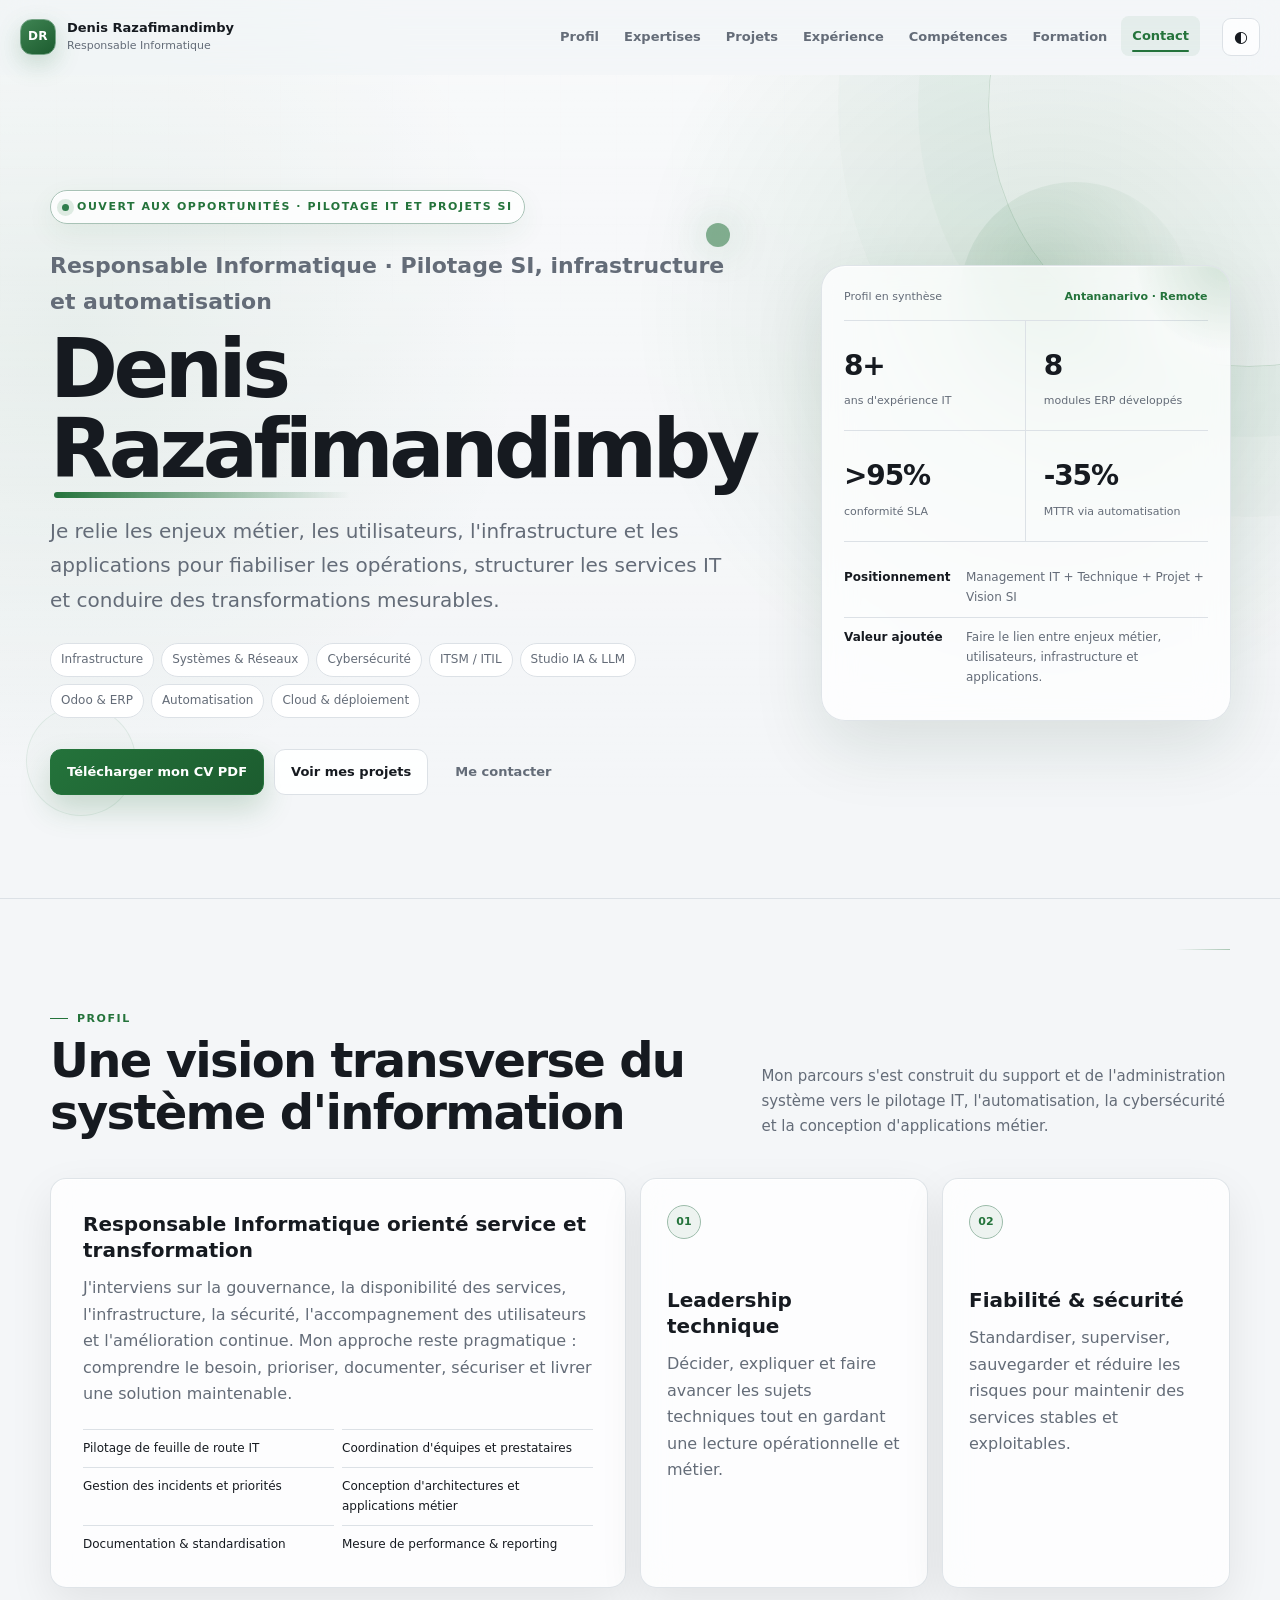
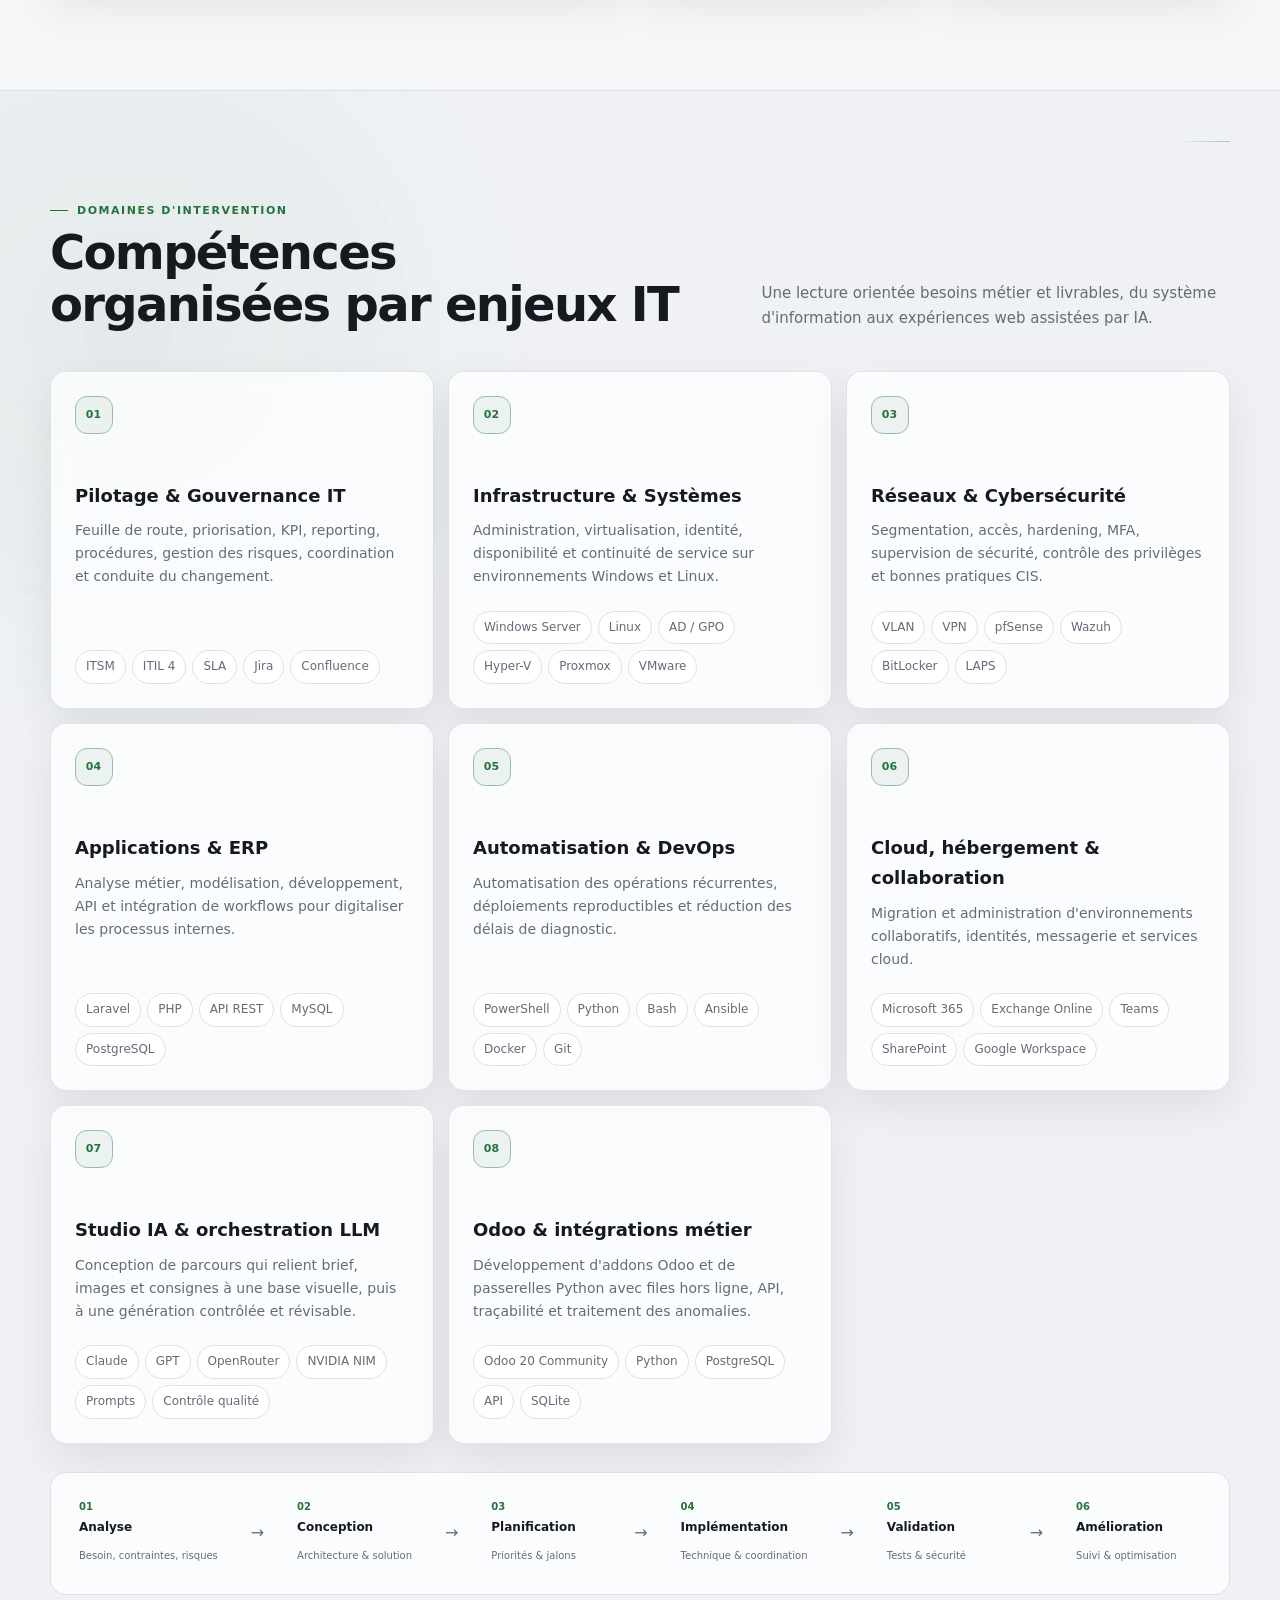
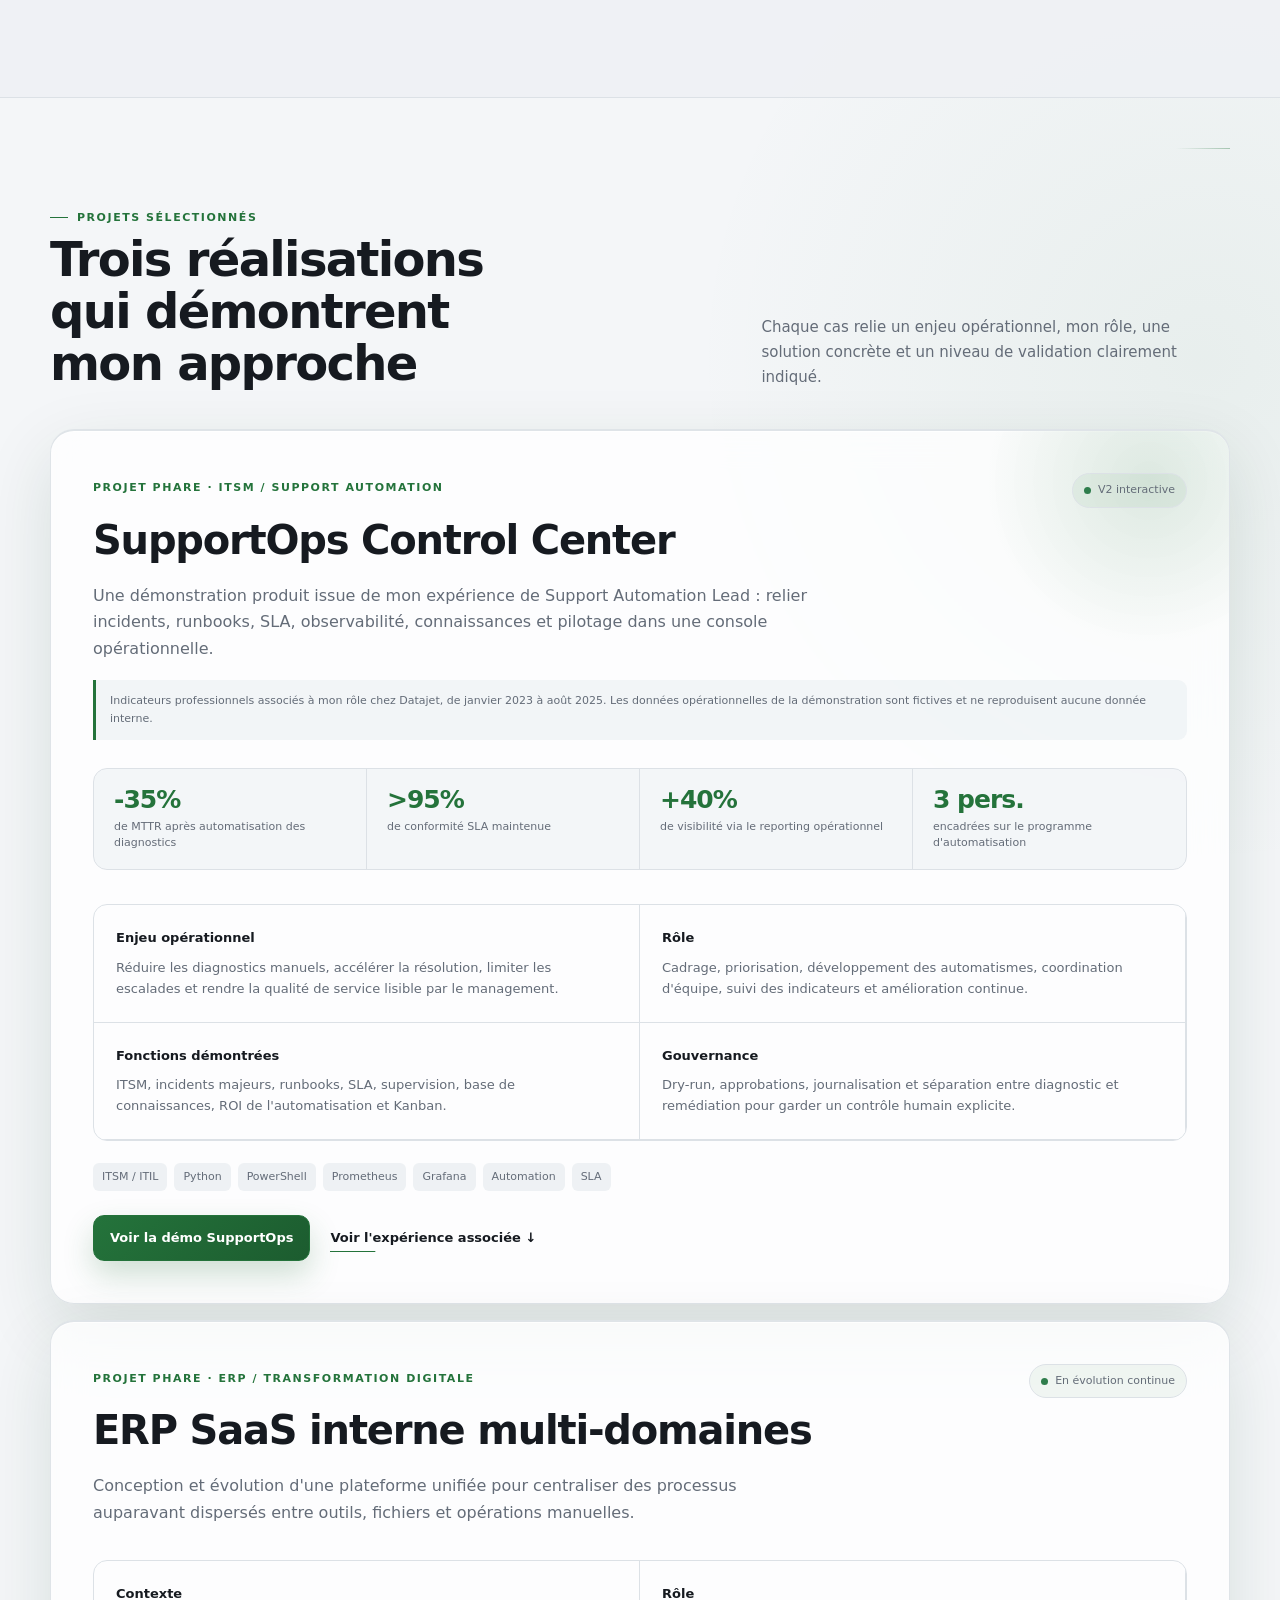
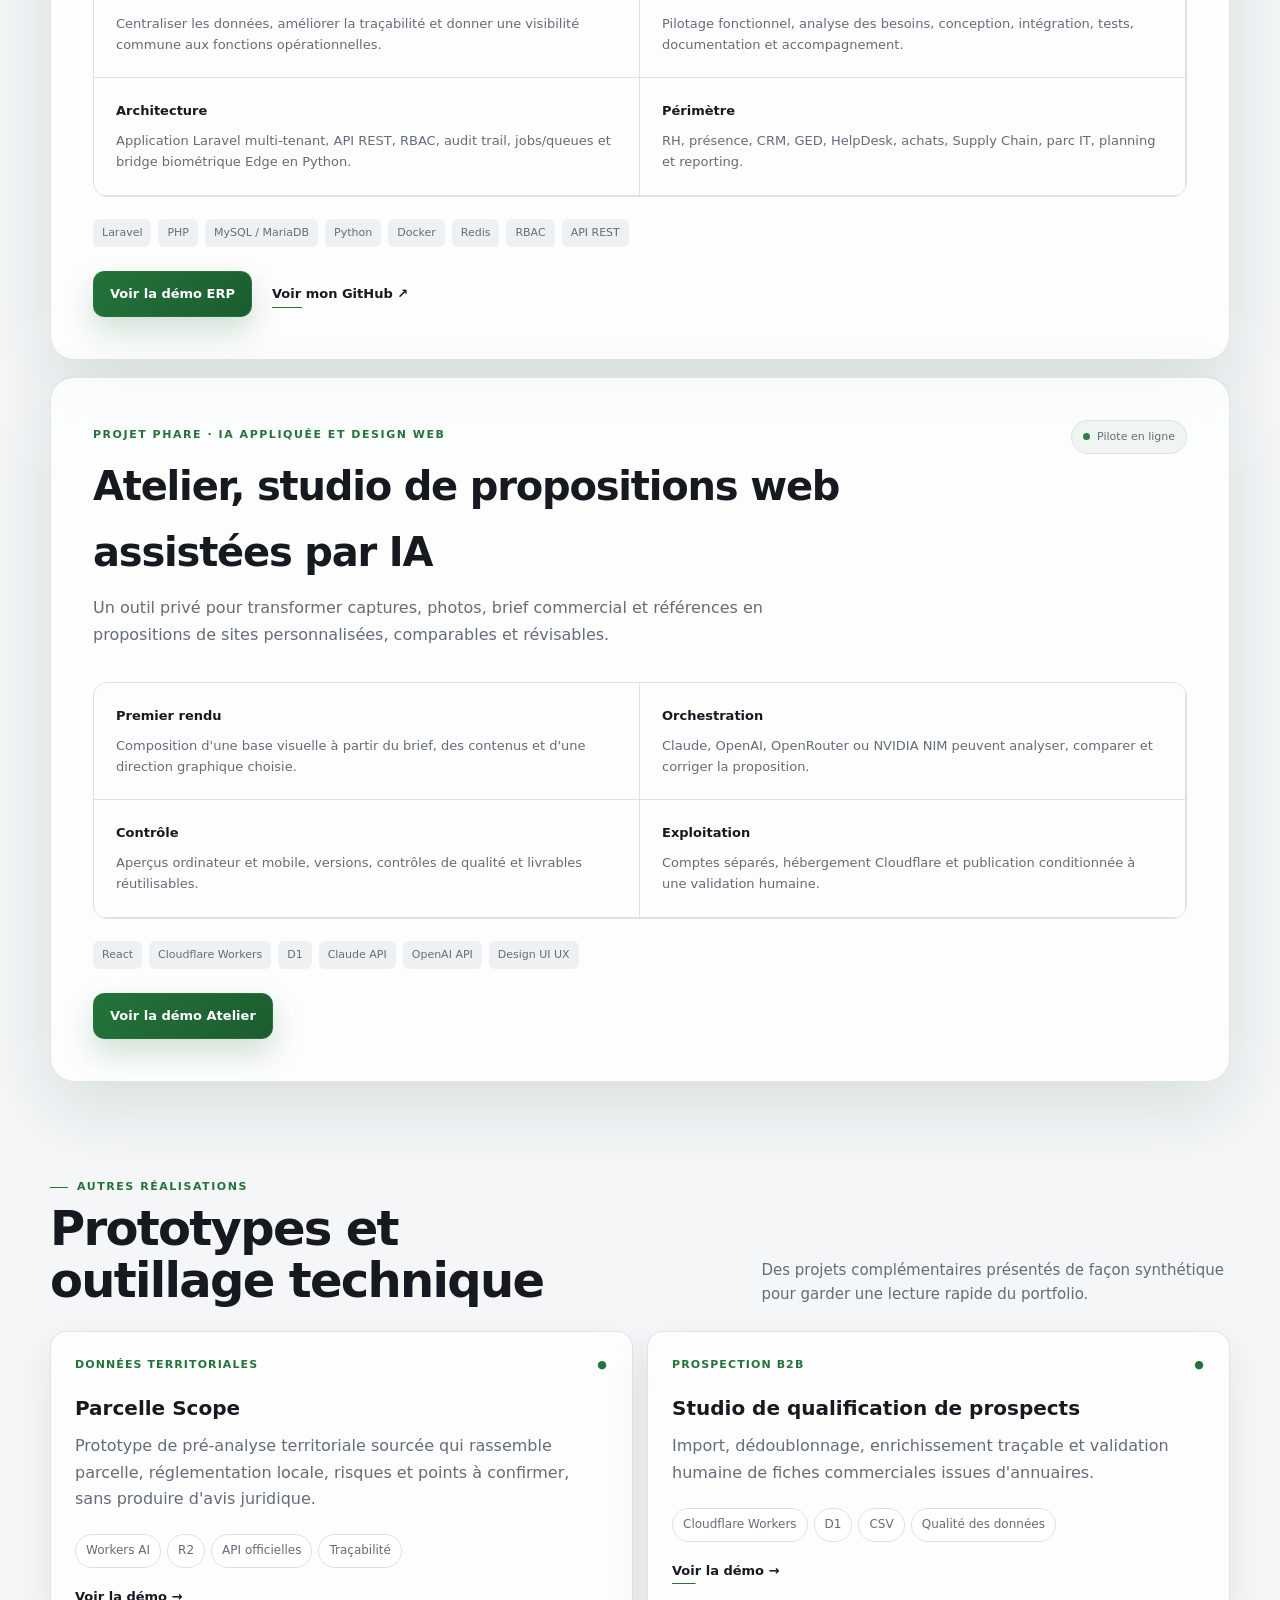
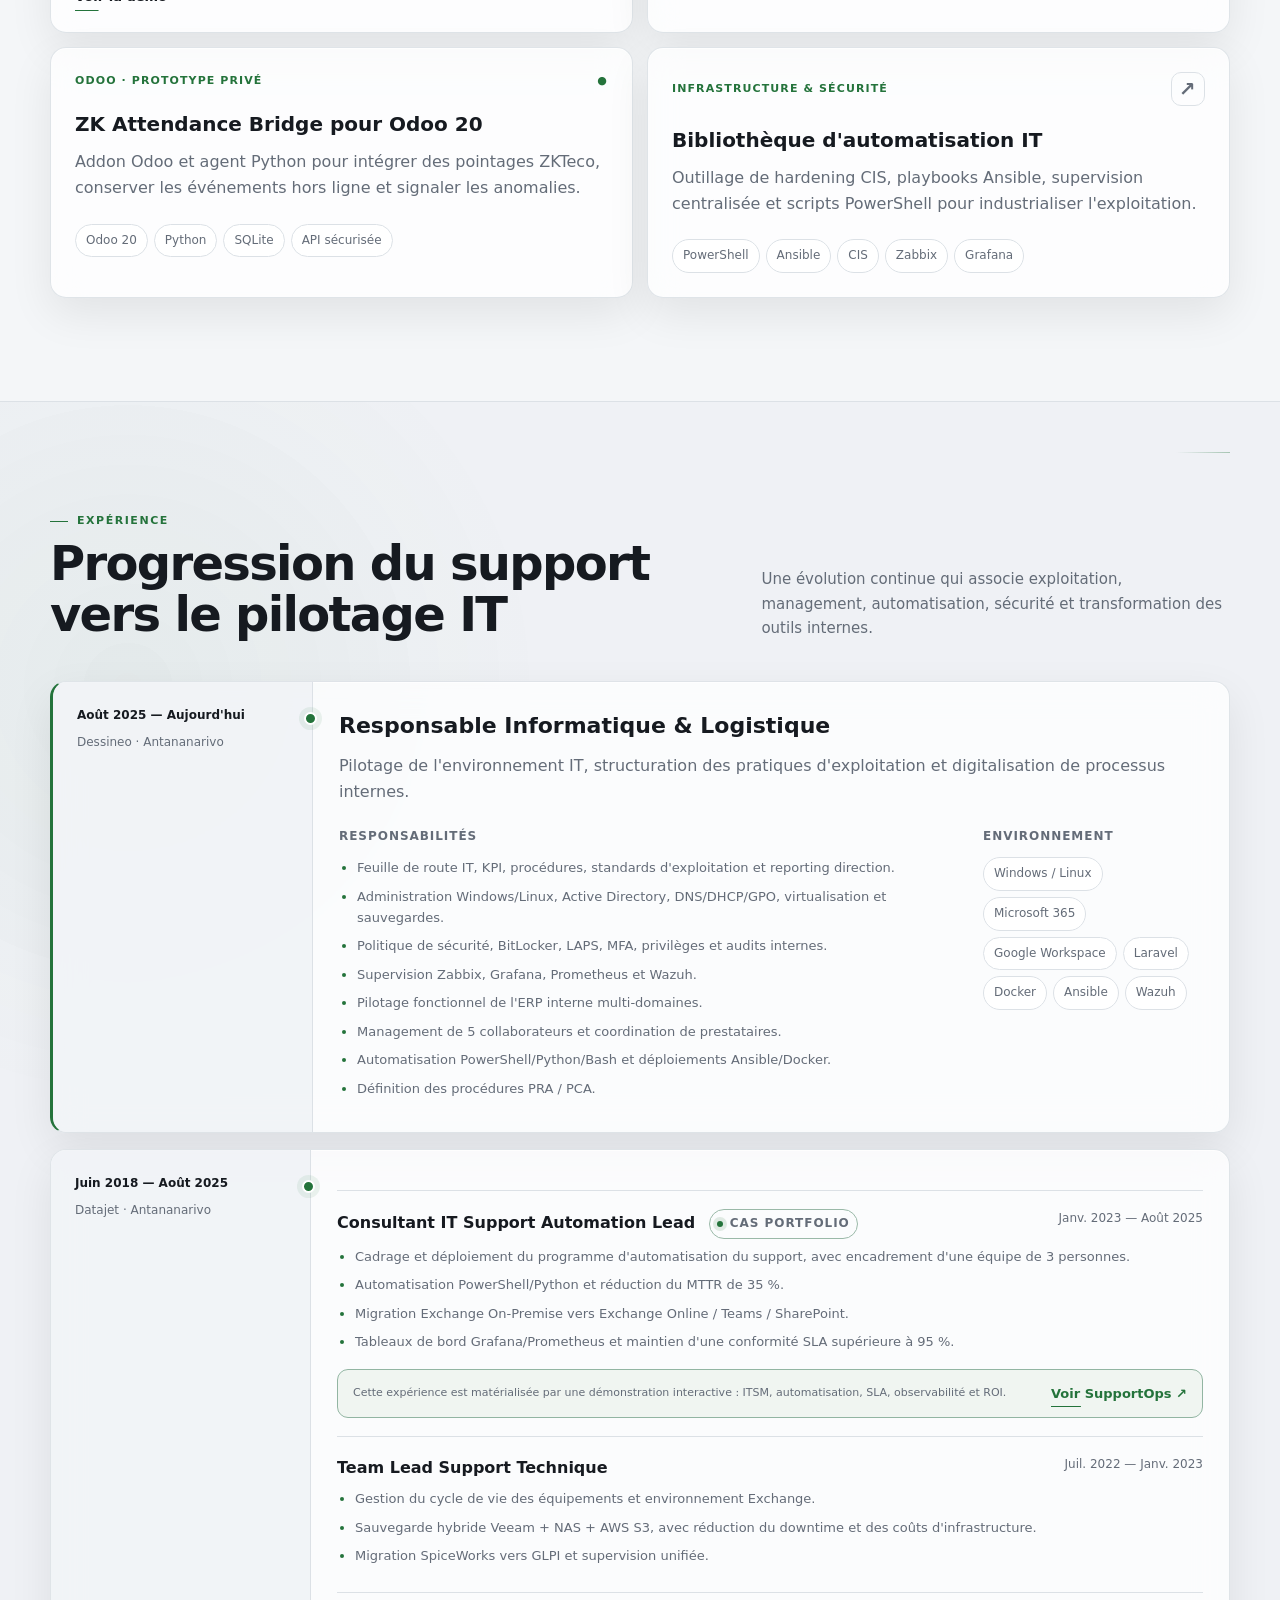
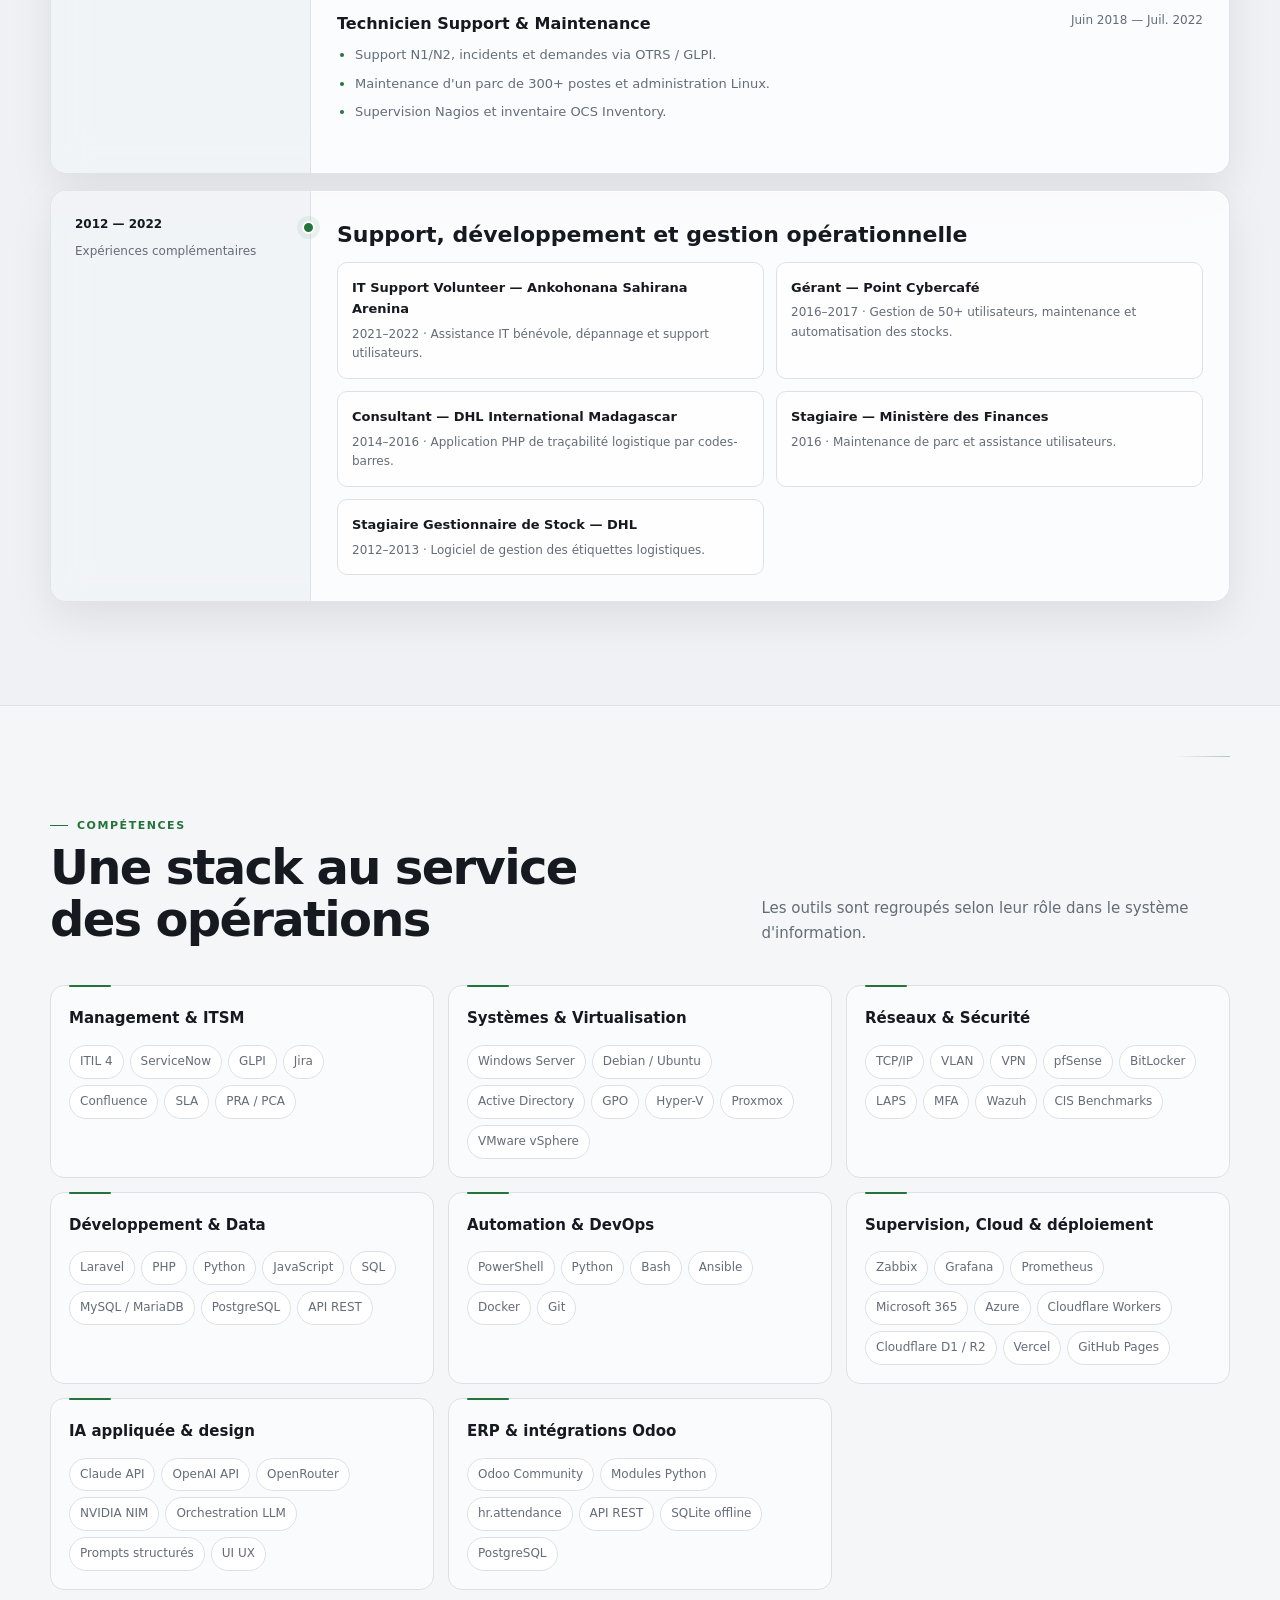
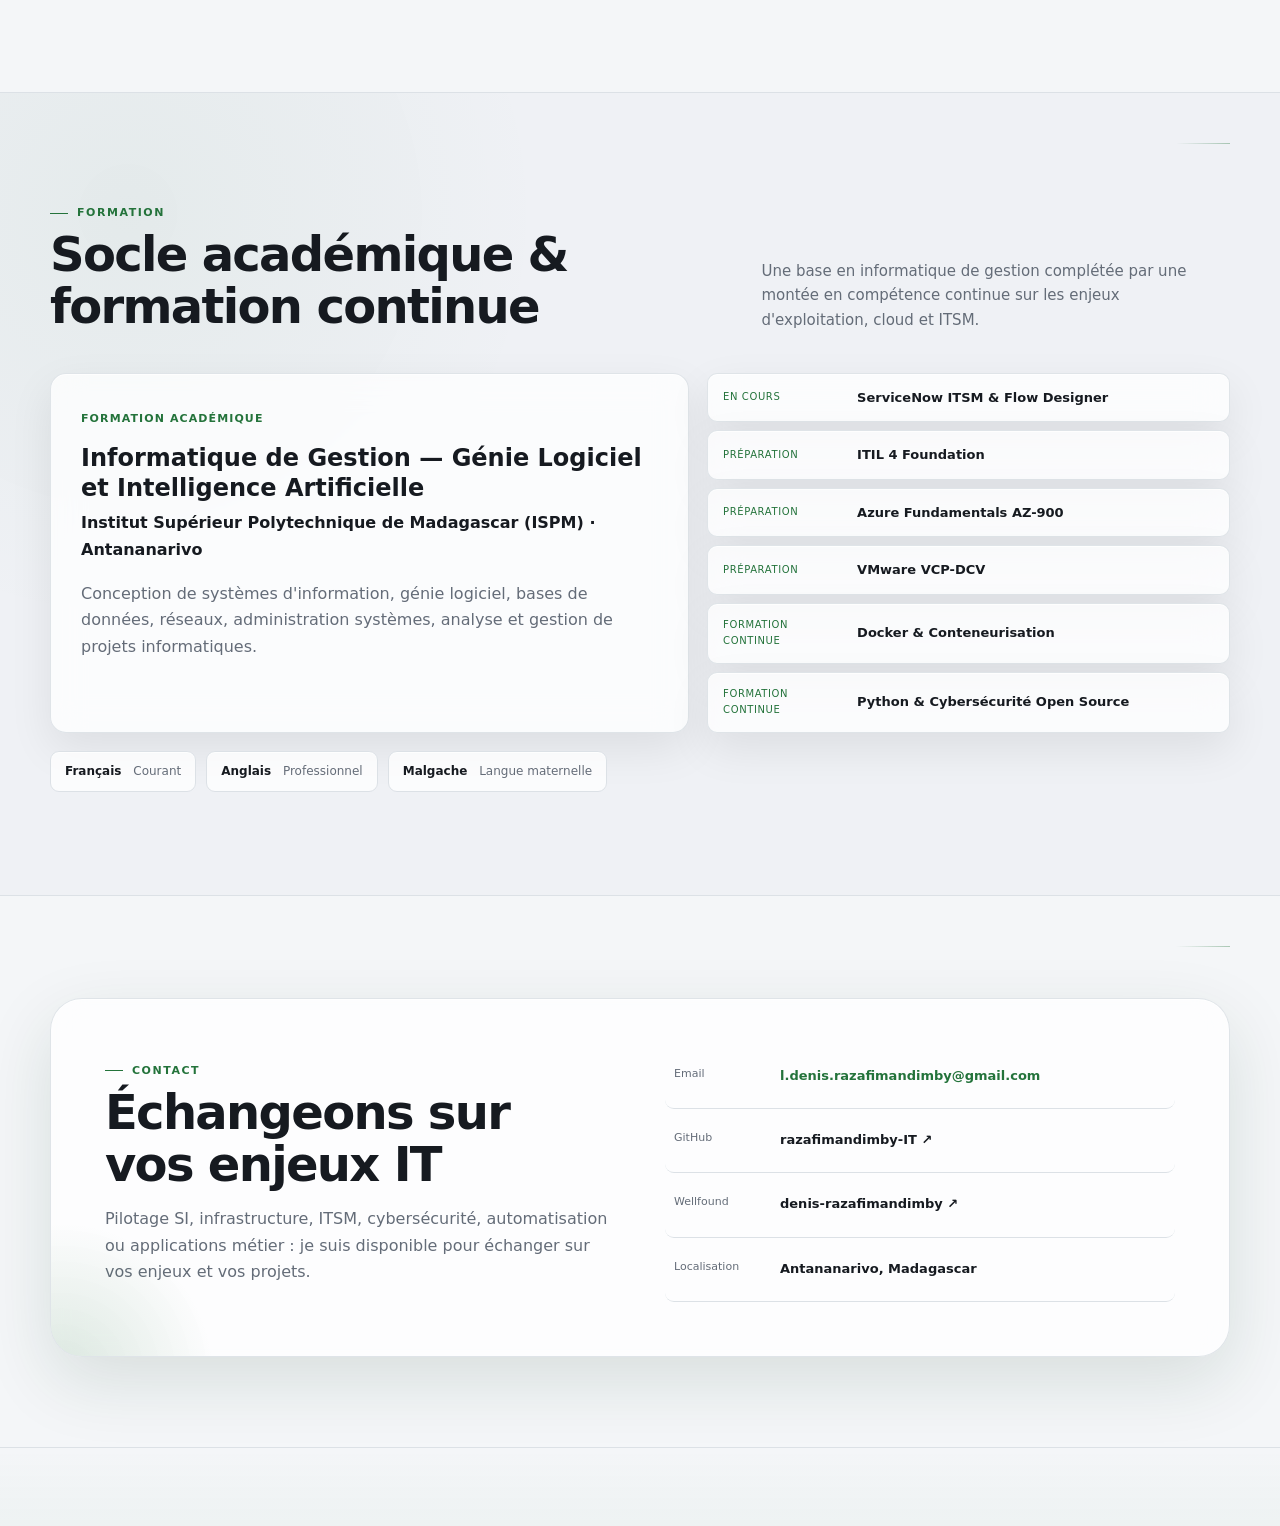
==== commit 6f5471aa: "Ajoute Vercel et Cloudflare au portfolio" ====
--- a/index.html
+++ b/index.html
@@ -41,7 +41,7 @@
       "https://wellfound.com/u/denis-razafimandimby"
     ],
     "address":{"@type":"PostalAddress","addressLocality":"Antananarivo","addressCountry":"MG"},
-    "knowsAbout":["IT Management","ITSM","Infrastructure","Cybersecurity","ERP","Odoo","LLM orchestration","Claude API","OpenAI API","Automation","Cloud","Project Management"]
+    "knowsAbout":["IT Management","ITSM","Infrastructure","Cybersecurity","ERP","Odoo","LLM orchestration","Claude API","OpenAI API","Automation","Cloudflare Workers","Vercel","Cloud","Project Management"]
   }
   </script>
 </head>
@@ -88,7 +88,7 @@
           </p>
           <div class="hero-domains" role="group" aria-label="Domaines principaux">
             <span>Infrastructure</span><span>Systèmes &amp; Réseaux</span><span>Cybersécurité</span>
-            <span>ITSM / ITIL</span><span>Studio IA &amp; LLM</span><span>Odoo &amp; ERP</span><span>Automatisation</span><span>Cloud</span>
+            <span>ITSM / ITIL</span><span>Studio IA &amp; LLM</span><span>Odoo &amp; ERP</span><span>Automatisation</span><span>Cloud &amp; déploiement</span>
           </div>
           <div class="hero-actions">
             <a class="btn btn-primary" href="output/pdf/Denis-Razafimandimby-CV.pdf" download>Télécharger mon CV PDF</a>
@@ -204,7 +204,7 @@
 
           <article class="expertise-card">
             <div class="expertise-icon">06</div>
-            <h3>Cloud &amp; Collaboration</h3>
+            <h3>Cloud, hébergement &amp; collaboration</h3>
             <p>Migration et administration d'environnements collaboratifs, identités, messagerie et services cloud.</p>
             <div class="tags"><span>Microsoft 365</span><span>Exchange Online</span><span>Teams</span><span>SharePoint</span><span>Google Workspace</span></div>
           </article>
@@ -457,7 +457,7 @@
           <article><h3>Réseaux &amp; Sécurité</h3><div class="tags"><span>TCP/IP</span><span>VLAN</span><span>VPN</span><span>pfSense</span><span>BitLocker</span><span>LAPS</span><span>MFA</span><span>Wazuh</span><span>CIS Benchmarks</span></div></article>
           <article><h3>Développement &amp; Data</h3><div class="tags"><span>Laravel</span><span>PHP</span><span>Python</span><span>JavaScript</span><span>SQL</span><span>MySQL / MariaDB</span><span>PostgreSQL</span><span>API REST</span></div></article>
           <article><h3>Automation &amp; DevOps</h3><div class="tags"><span>PowerShell</span><span>Python</span><span>Bash</span><span>Ansible</span><span>Docker</span><span>Git</span></div></article>
-          <article><h3>Supervision &amp; Cloud</h3><div class="tags"><span>Zabbix</span><span>Grafana</span><span>Prometheus</span><span>Nagios</span><span>Microsoft 365</span><span>Exchange Online</span><span>Azure</span><span>Google Workspace</span></div></article>
+          <article><h3>Supervision, Cloud &amp; déploiement</h3><div class="tags"><span>Zabbix</span><span>Grafana</span><span>Prometheus</span><span>Microsoft 365</span><span>Azure</span><span>Cloudflare Workers</span><span>Cloudflare D1 / R2</span><span>Vercel</span><span>GitHub Pages</span></div></article>
           <article><h3>IA appliquée &amp; design</h3><div class="tags"><span>Claude API</span><span>OpenAI API</span><span>OpenRouter</span><span>NVIDIA NIM</span><span>Orchestration LLM</span><span>Prompts structurés</span><span>UI UX</span></div></article>
           <article><h3>ERP &amp; intégrations Odoo</h3><div class="tags"><span>Odoo Community</span><span>Modules Python</span><span>hr.attendance</span><span>API REST</span><span>SQLite offline</span><span>PostgreSQL</span></div></article>
         </div>
@@ -517,7 +517,7 @@
 
   <footer class="site-footer">
     <div class="container">
-      <p>© 2026 Denis Razafimandimby. Portfolio professionnel.</p>
+      <p>© 2026 Denis Razafimandimby. Portfolio déployé sur GitHub Pages, Vercel et Cloudflare Workers.</p>
       <a href="#top">Retour en haut ↑</a>
     </div>
   </footer>
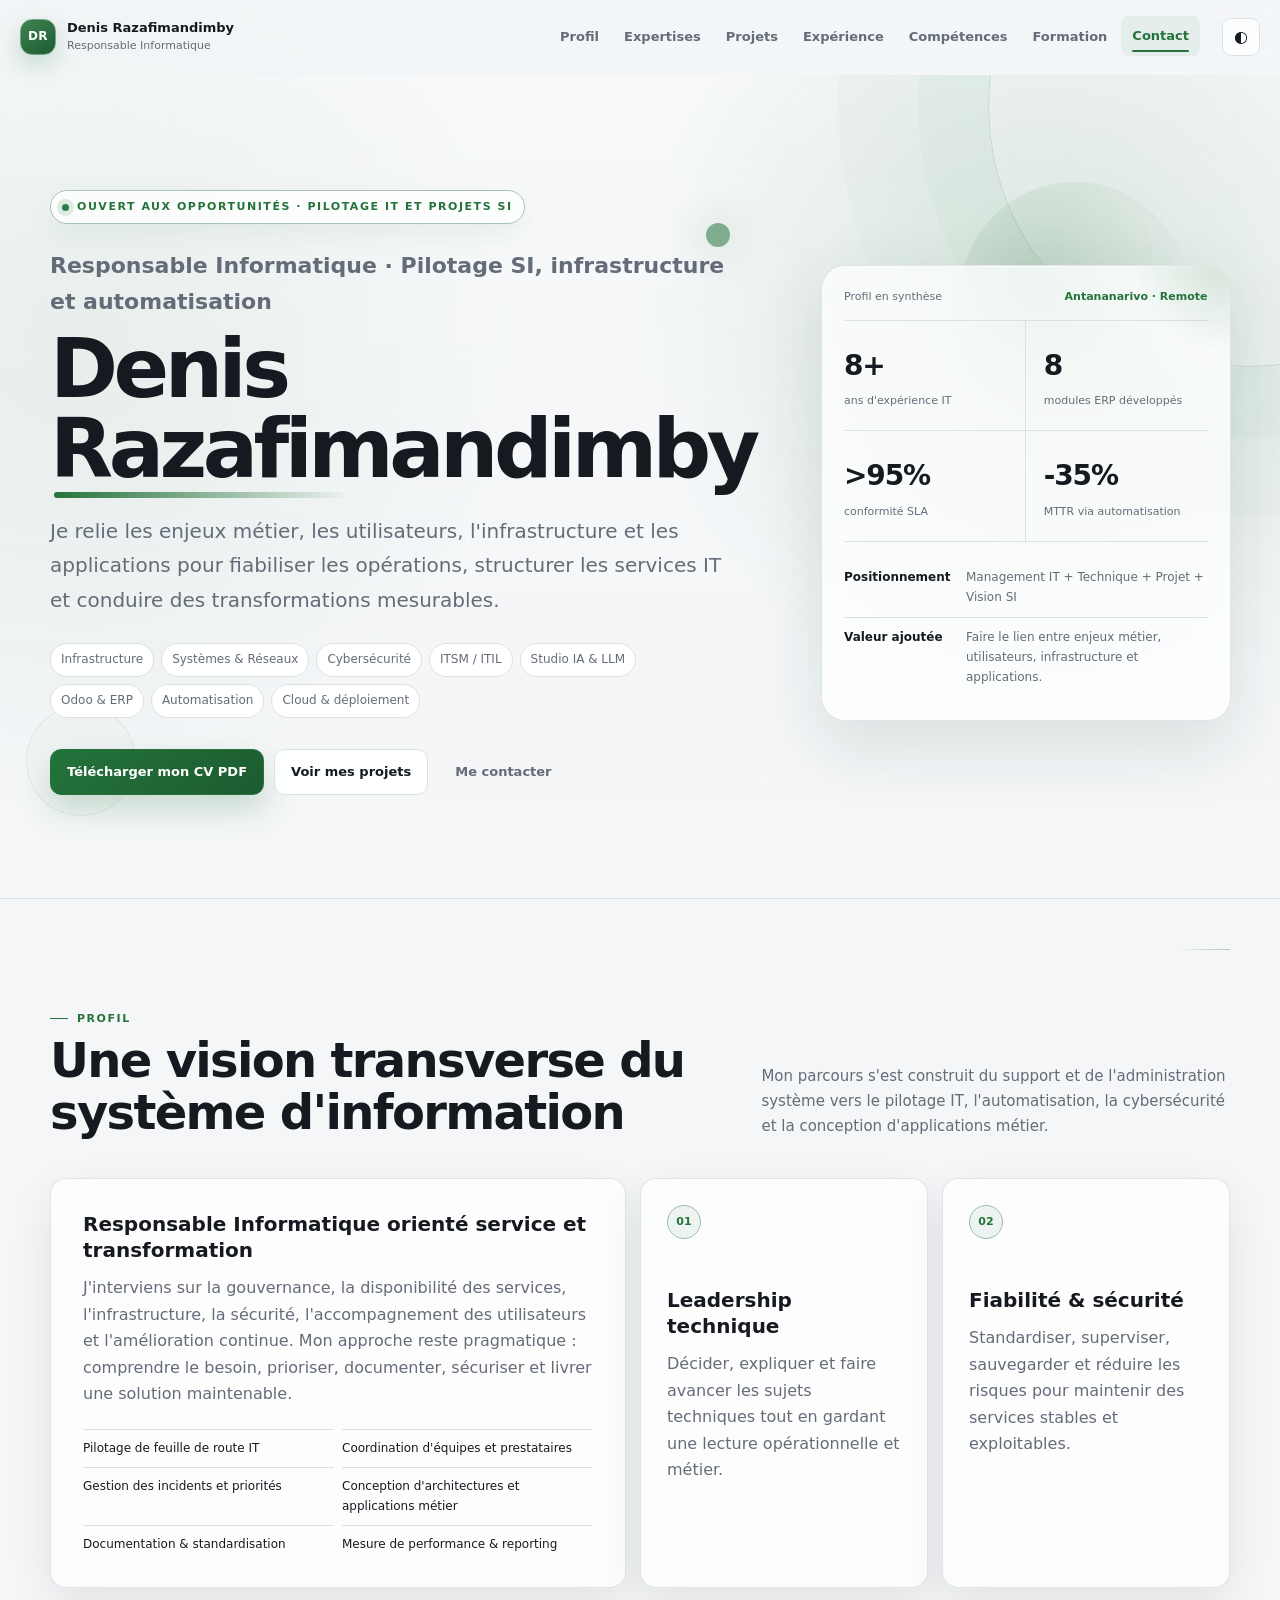
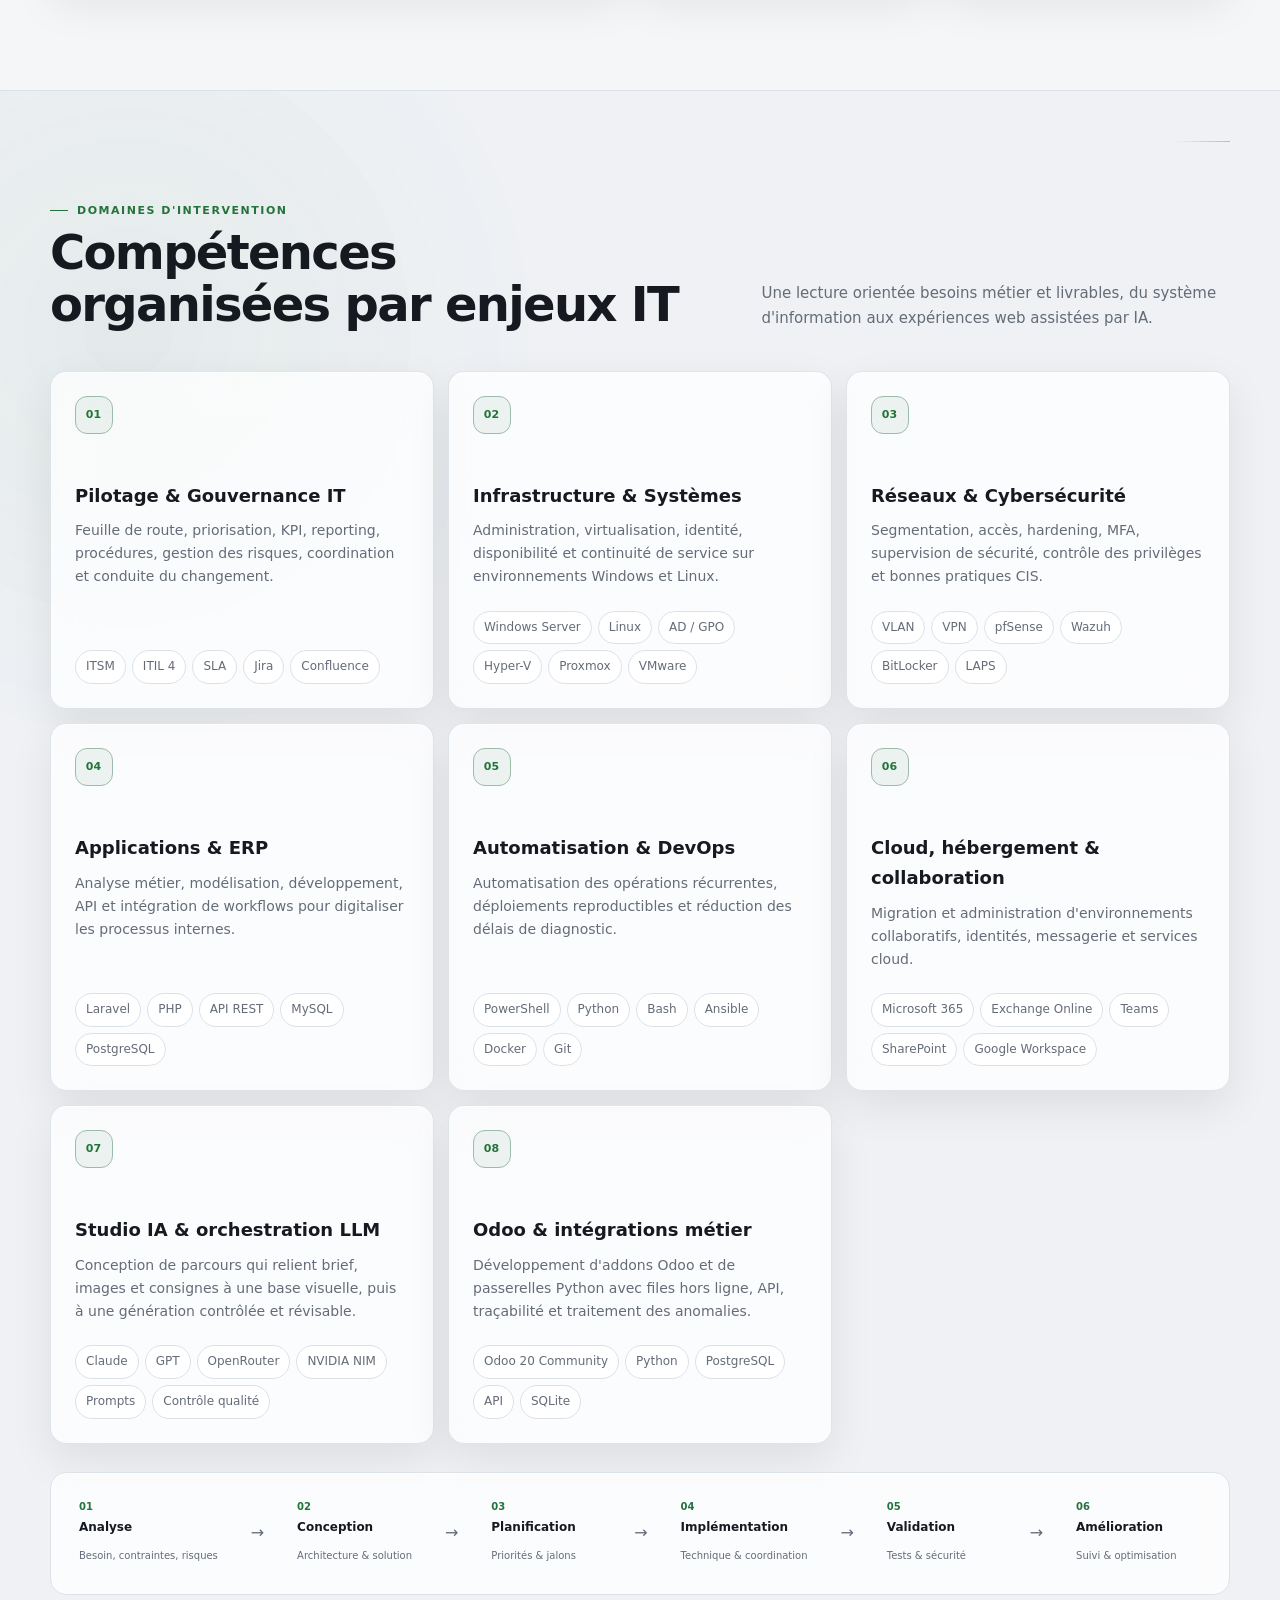
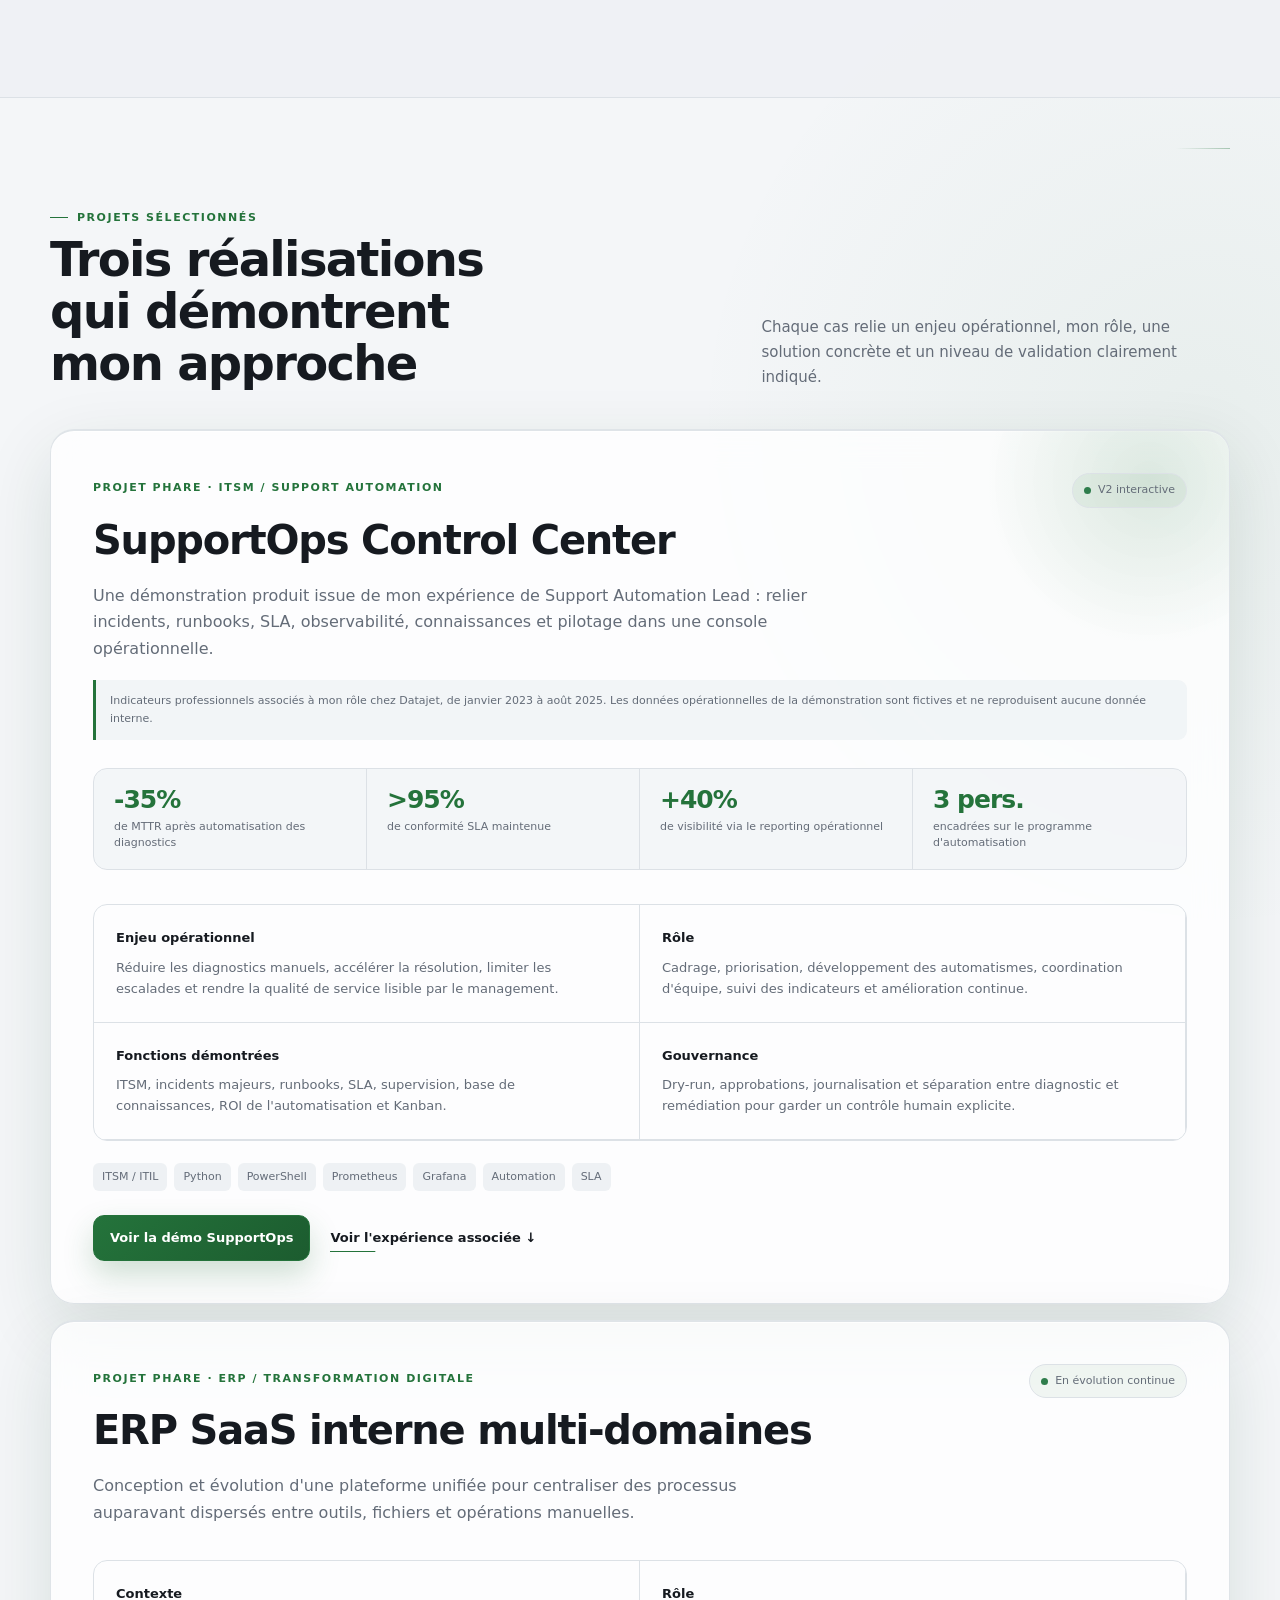
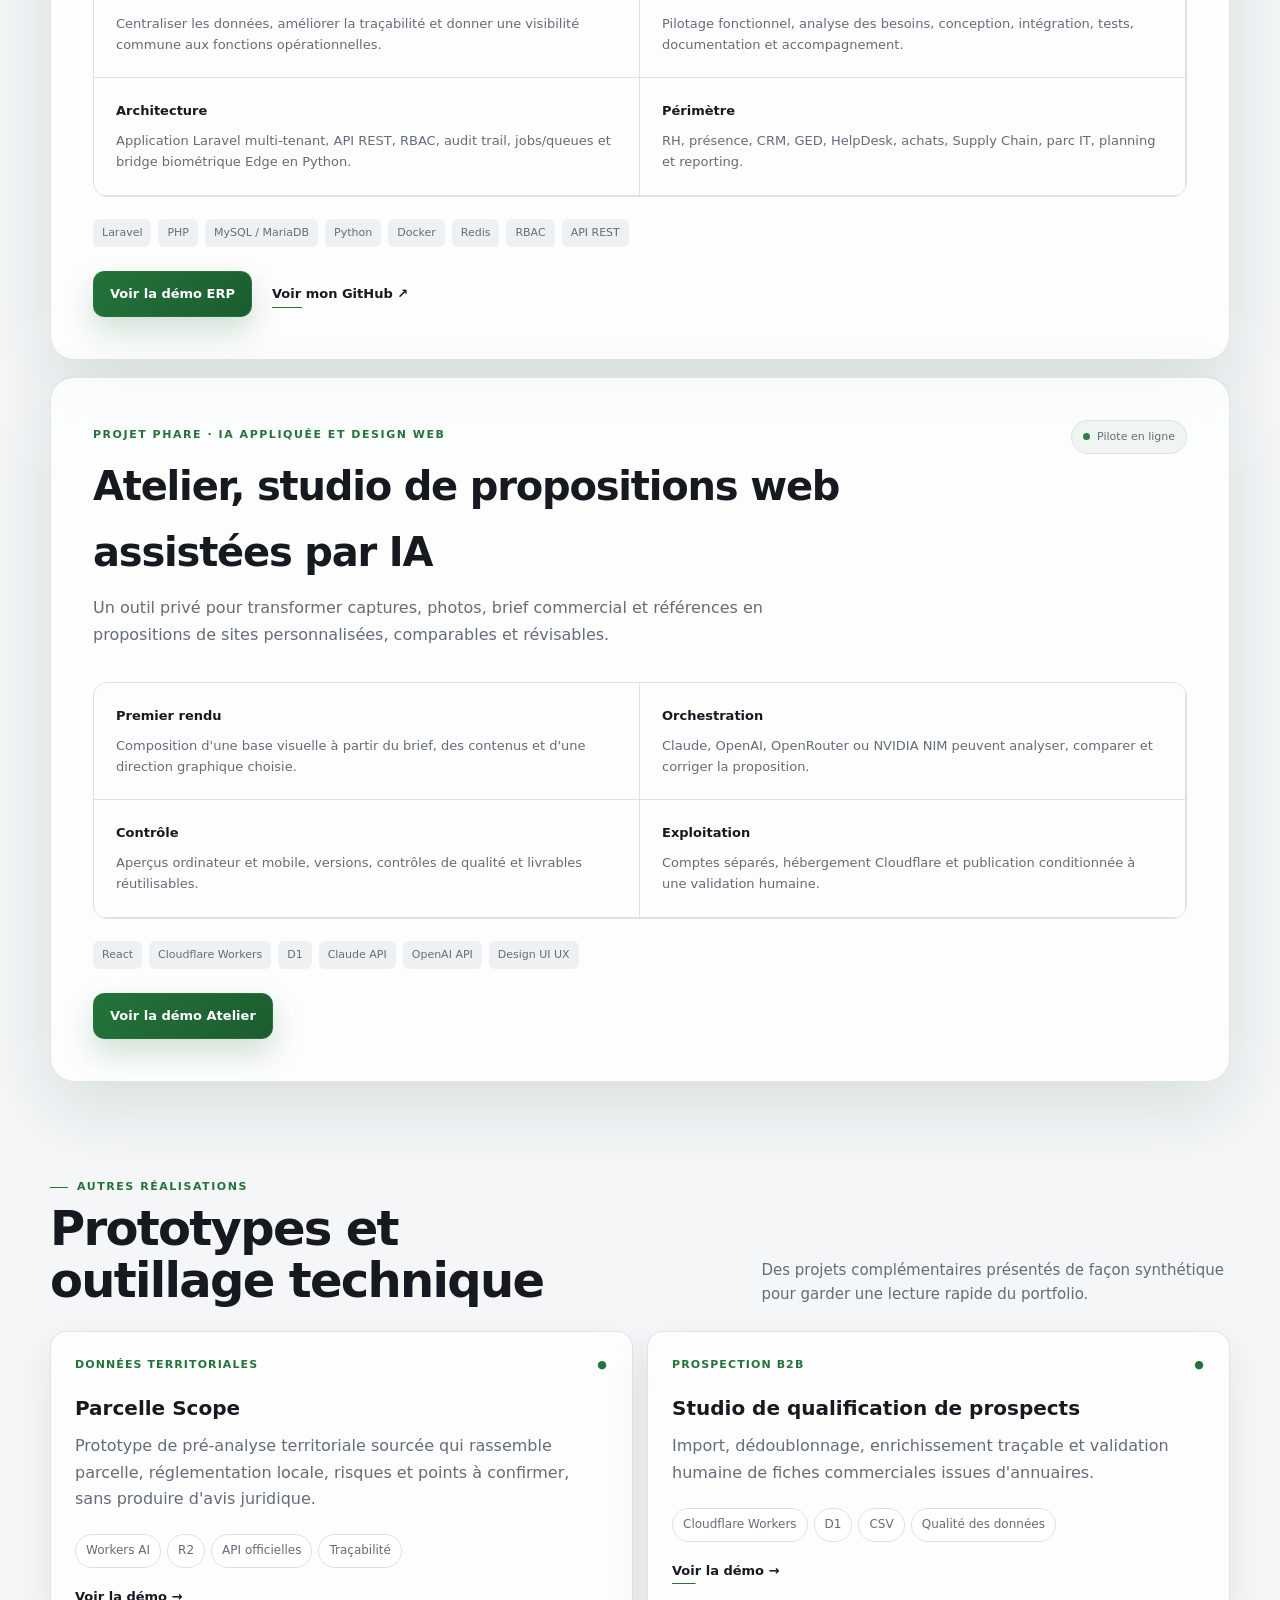
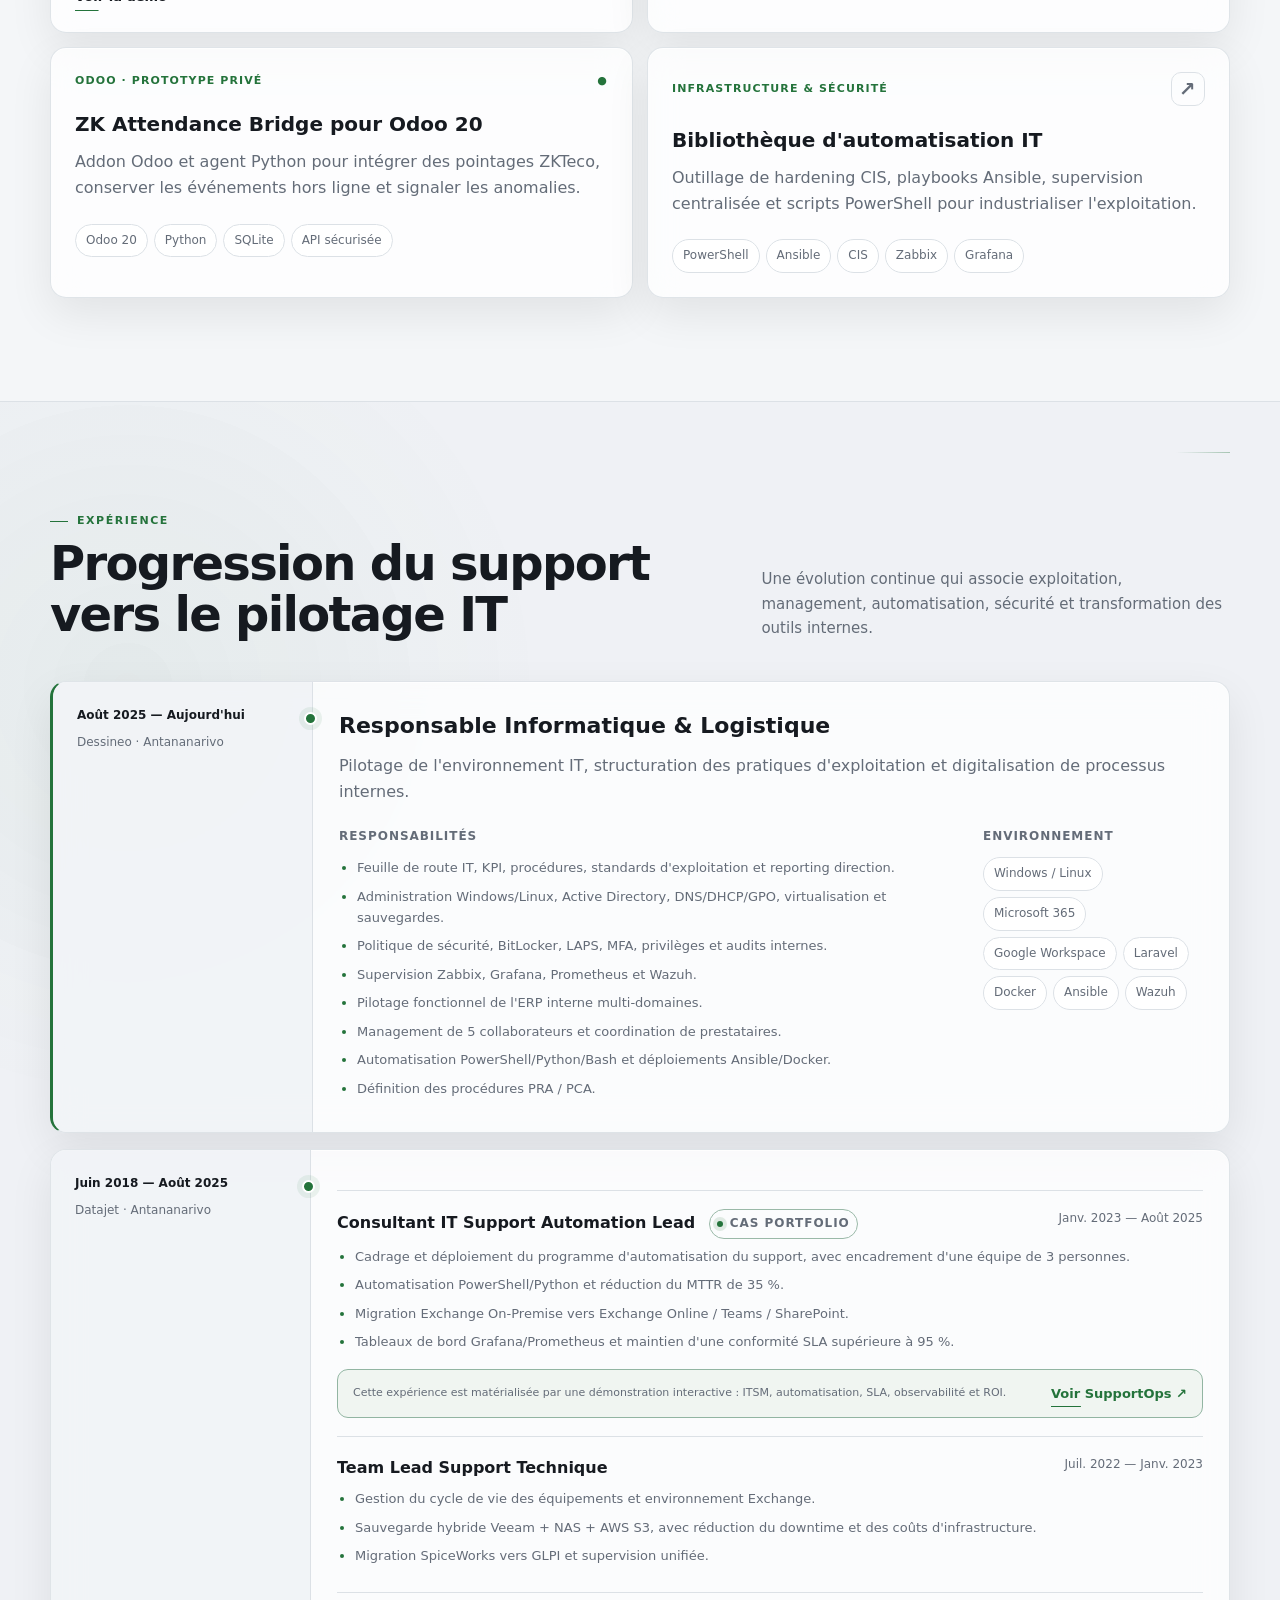
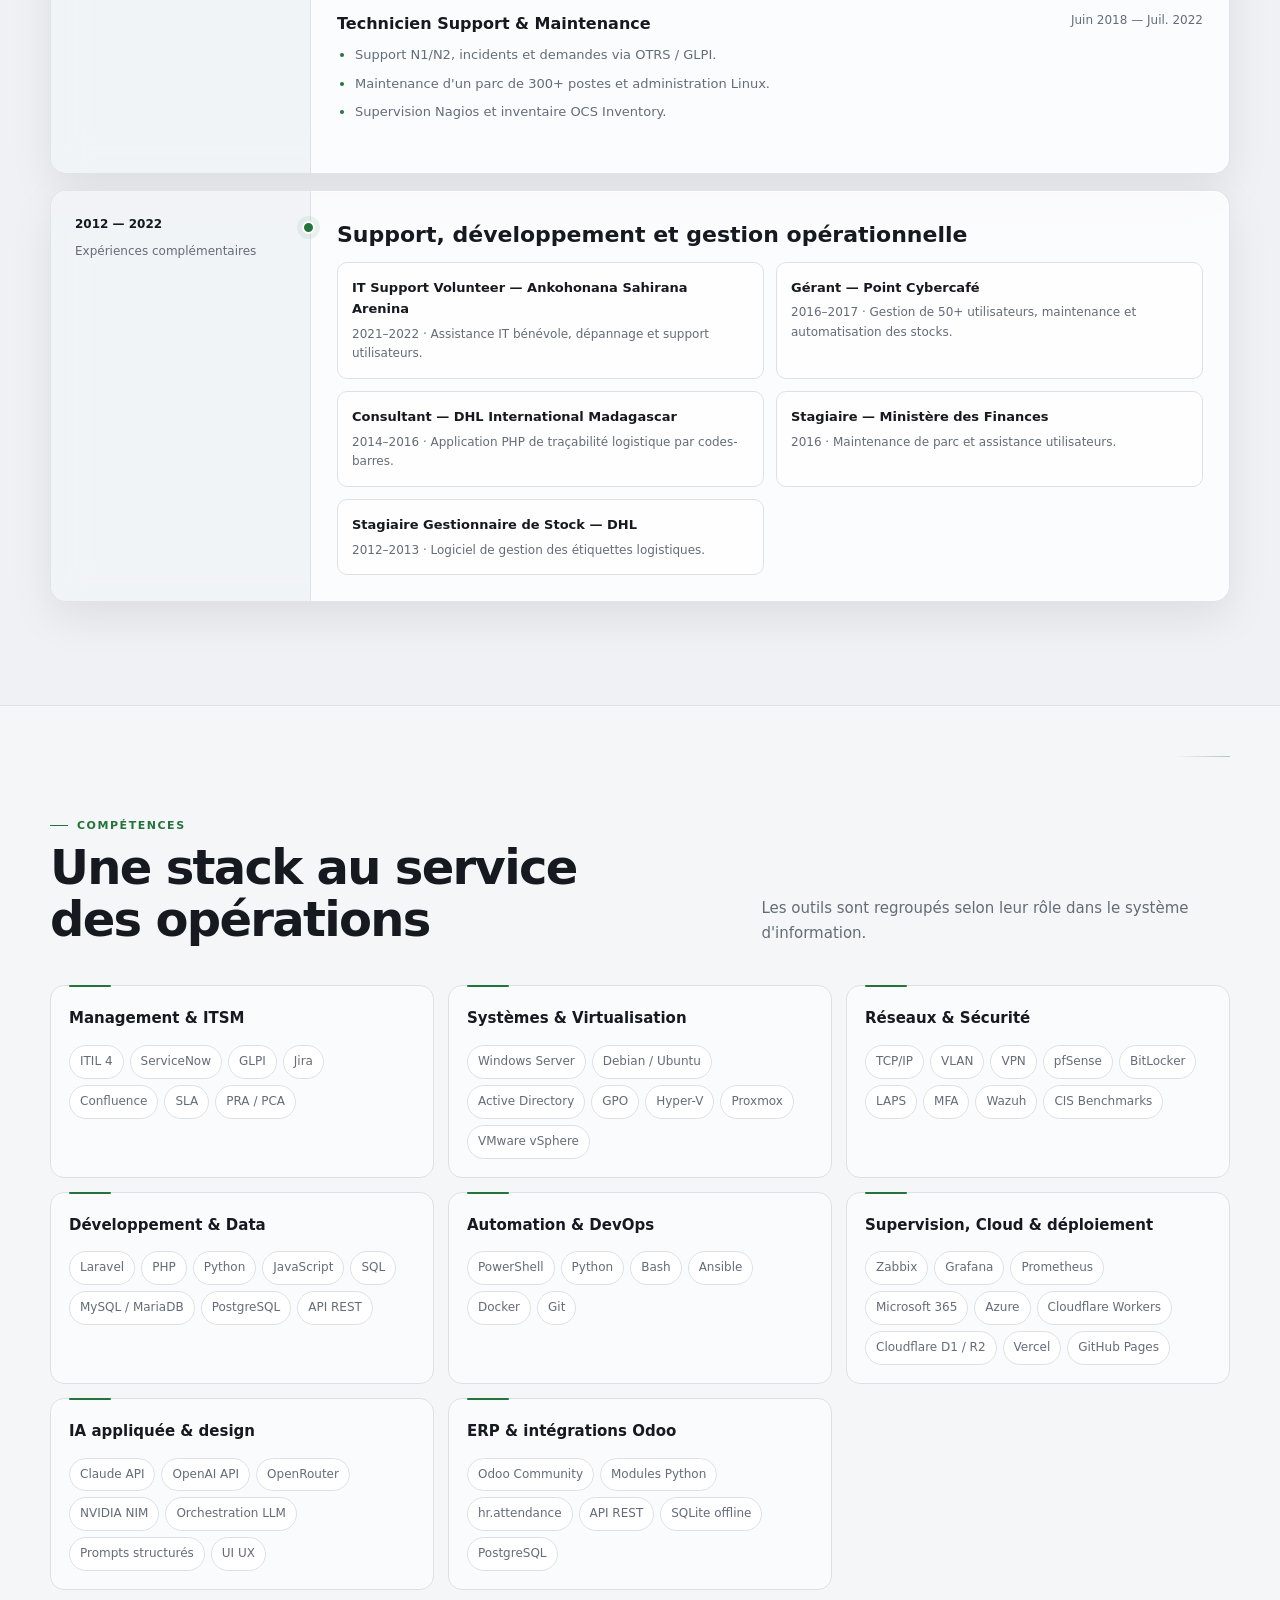
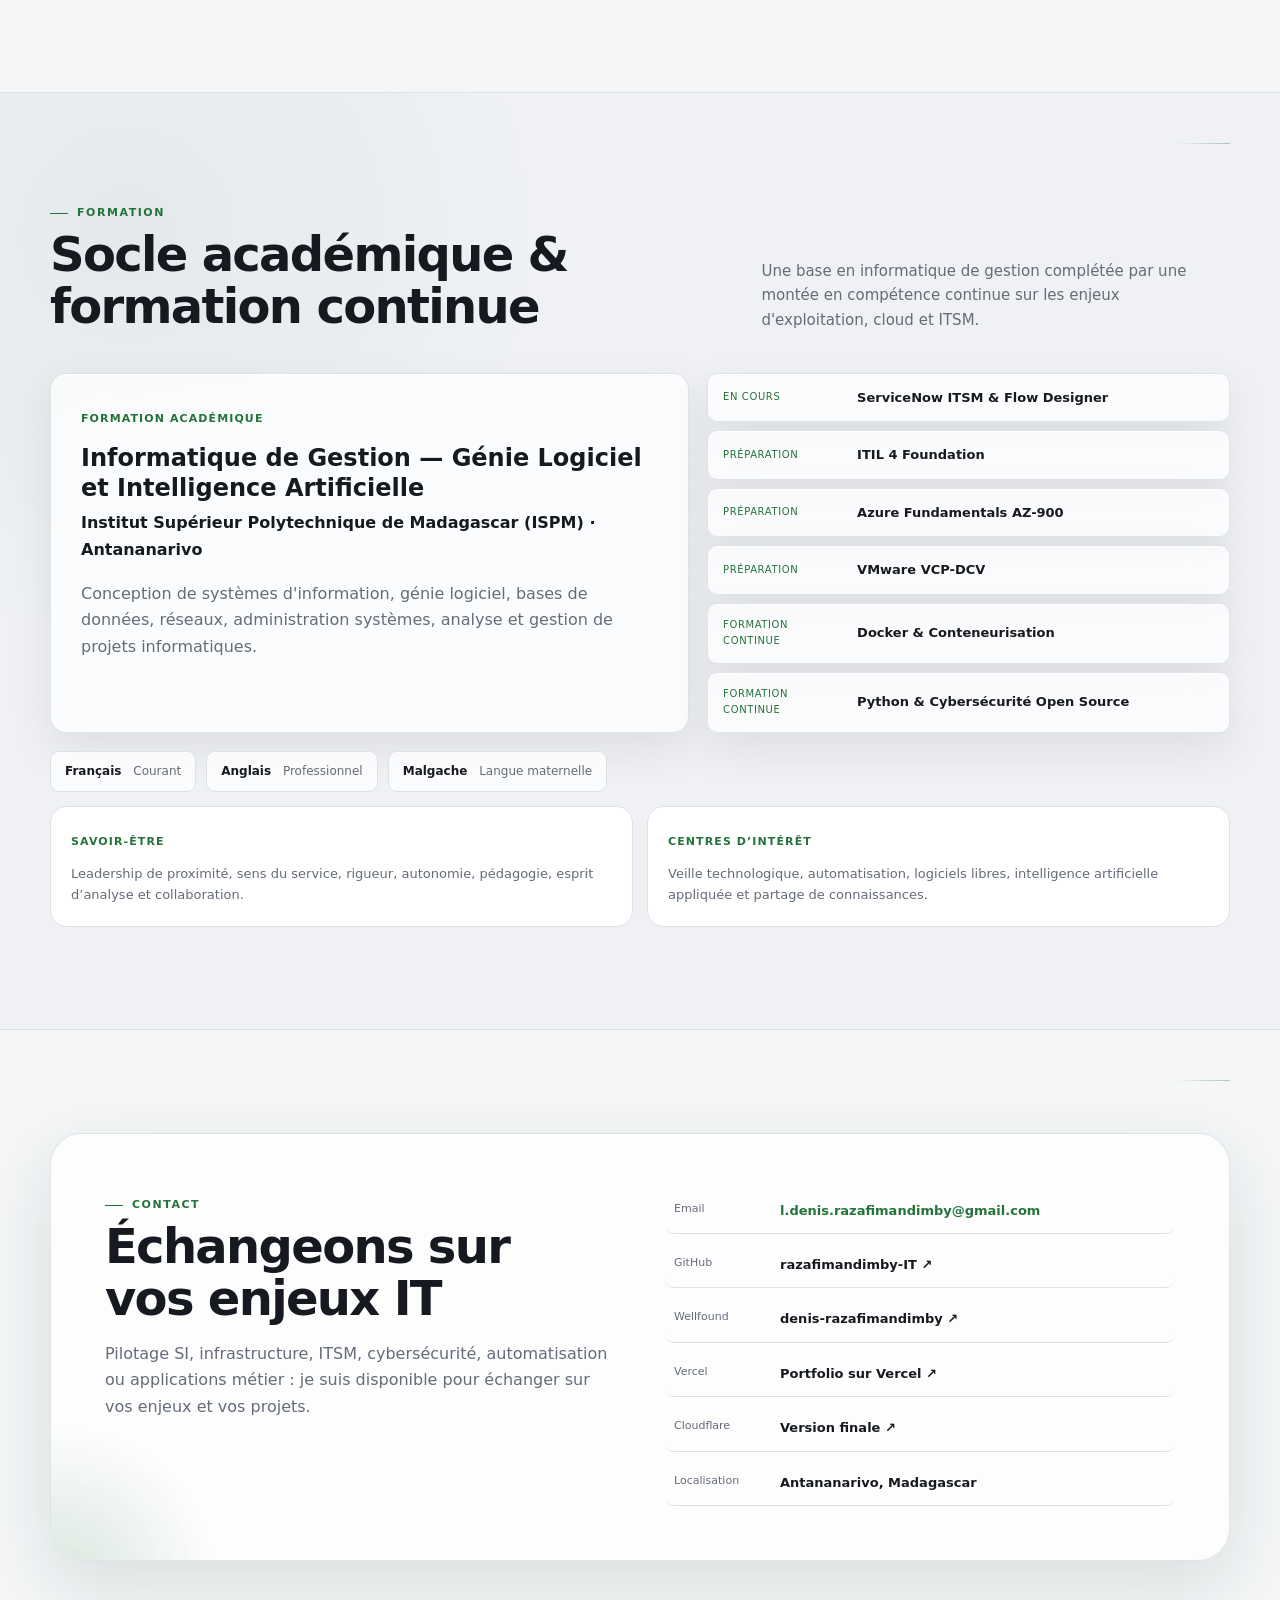
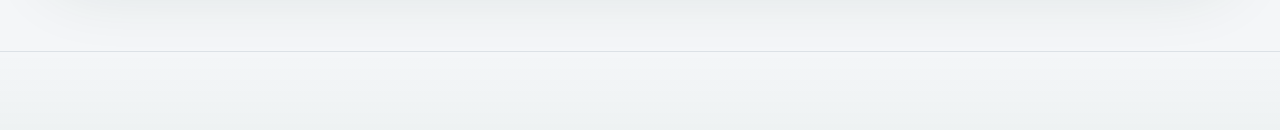
==== commit f48d7dde: "Complète les contacts et la seconde page du CV" ====
--- a/index.html
+++ b/index.html
@@ -494,6 +494,17 @@
           <span><strong>Anglais</strong> Professionnel</span>
           <span><strong>Malgache</strong> Langue maternelle</span>
         </div>
+
+        <div class="personal-grid">
+          <article>
+            <span class="education-type">Savoir-être</span>
+            <p>Leadership de proximité, sens du service, rigueur, autonomie, pédagogie, esprit d’analyse et collaboration.</p>
+          </article>
+          <article>
+            <span class="education-type">Centres d’intérêt</span>
+            <p>Veille technologique, automatisation, logiciels libres, intelligence artificielle appliquée et partage de connaissances.</p>
+          </article>
+        </div>
       </div>
     </section>
 
@@ -509,6 +520,8 @@
           <a class="contact-link primary" href="mailto:l.denis.razafimandimby@gmail.com"><span>Email</span><strong>l.denis.razafimandimby@gmail.com</strong></a>
           <a class="contact-link" href="https://github.com/razafimandimby-IT" target="_blank" rel="noopener"><span>GitHub</span><strong>razafimandimby-IT ↗</strong></a>
           <a class="contact-link" href="https://wellfound.com/u/denis-razafimandimby" target="_blank" rel="noopener"><span>Wellfound</span><strong>denis-razafimandimby ↗</strong></a>
+          <a class="contact-link" href="https://razafimandimby-cv.vercel.app/" target="_blank" rel="noopener"><span>Vercel</span><strong>Portfolio sur Vercel ↗</strong></a>
+          <a class="contact-link" href="https://bfc6119c-razafimandimby-cv.l-denis-razafimandimby.workers.dev/" target="_blank" rel="noopener"><span>Cloudflare</span><strong>Version finale ↗</strong></a>
           <div class="contact-link static"><span>Localisation</span><strong>Antananarivo, Madagascar</strong></div>
         </div>
       </div>
--- a/assets/css/style.css
+++ b/assets/css/style.css
@@ -26,3 +26,5 @@
 .case-study, .project-card { scroll-margin-top: 100px; }
 .secondary-project-heading { margin-top: clamp(56px, 7vw, 88px); margin-bottom: 24px; }
 .project-card .case-actions { margin-top: 18px; }
+.personal-grid{display:grid;grid-template-columns:1fr 1fr;gap:14px;margin-top:14px}.personal-grid article{border:1px solid var(--border);background:var(--surface);border-radius:var(--radius);padding:20px}.personal-grid p{margin:9px 0 0;color:var(--muted);font-size:13px}
+@media(max-width:720px){.personal-grid{grid-template-columns:1fr}}
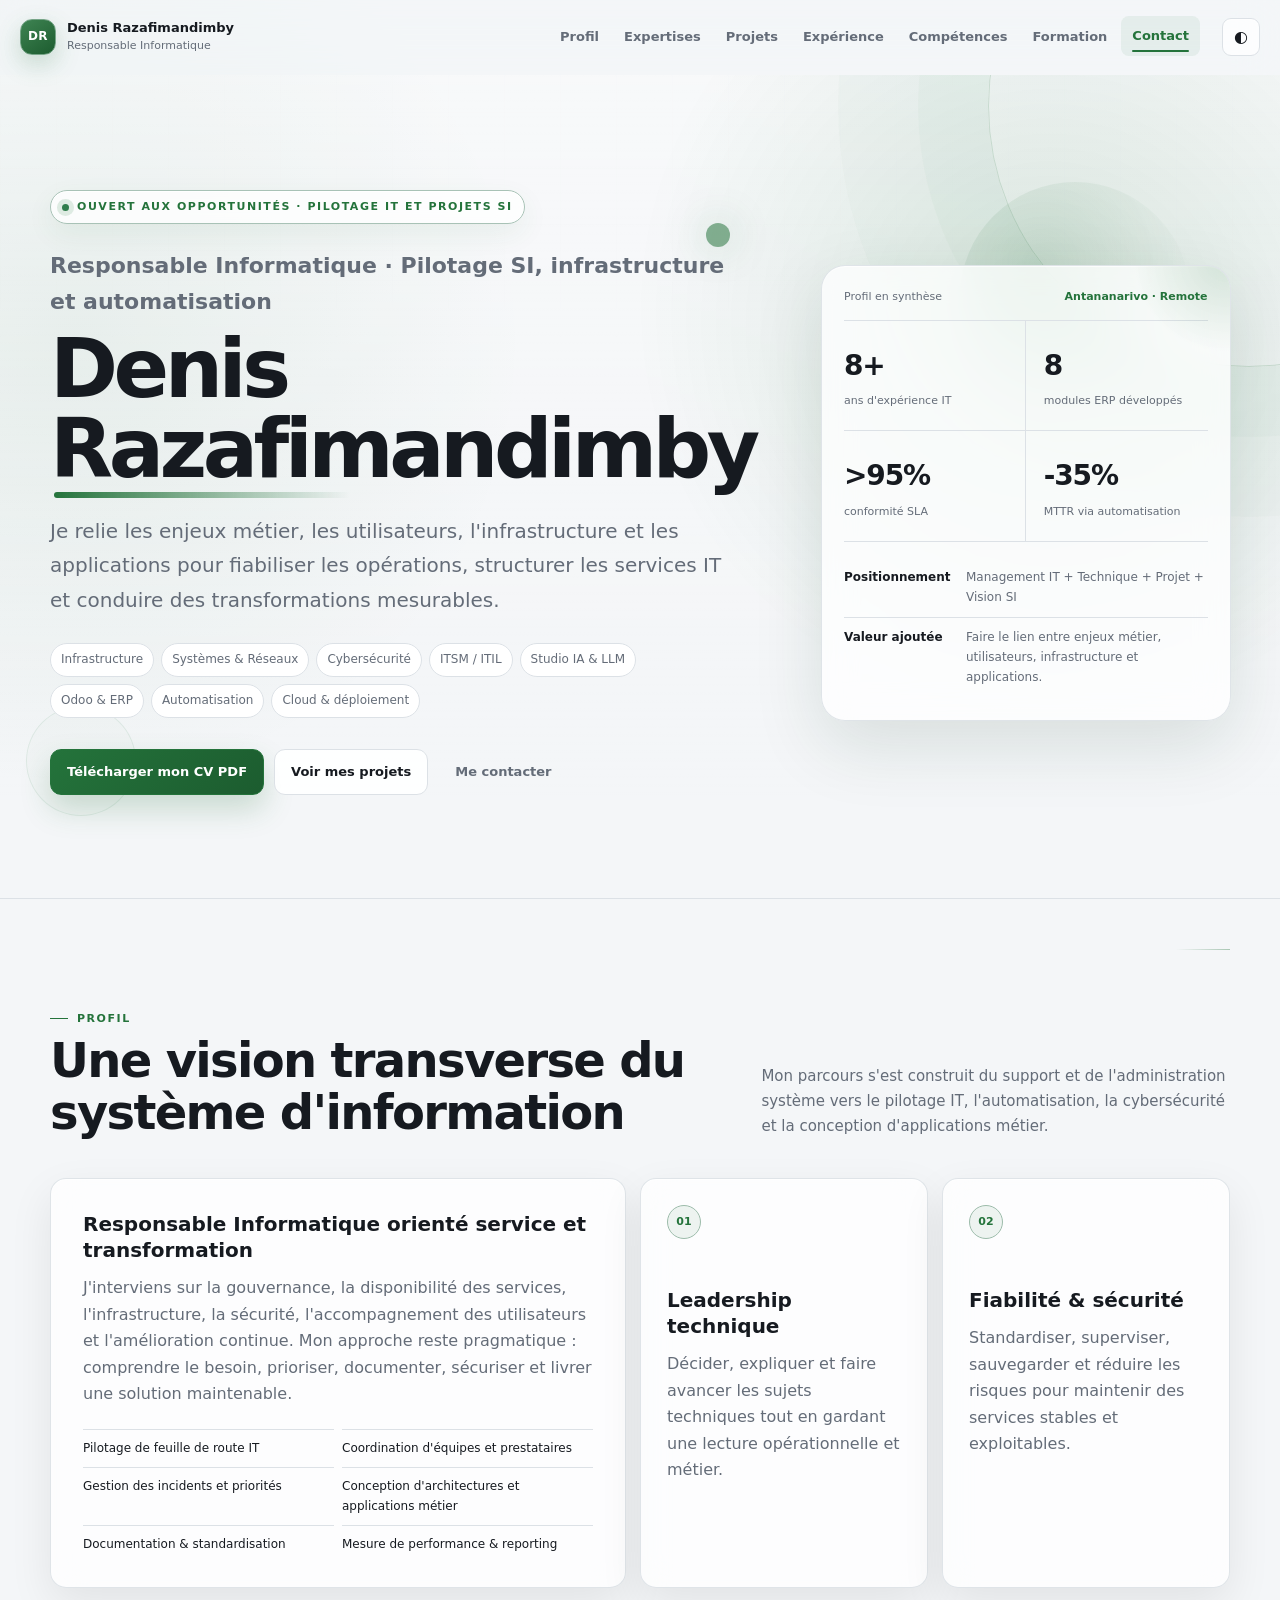
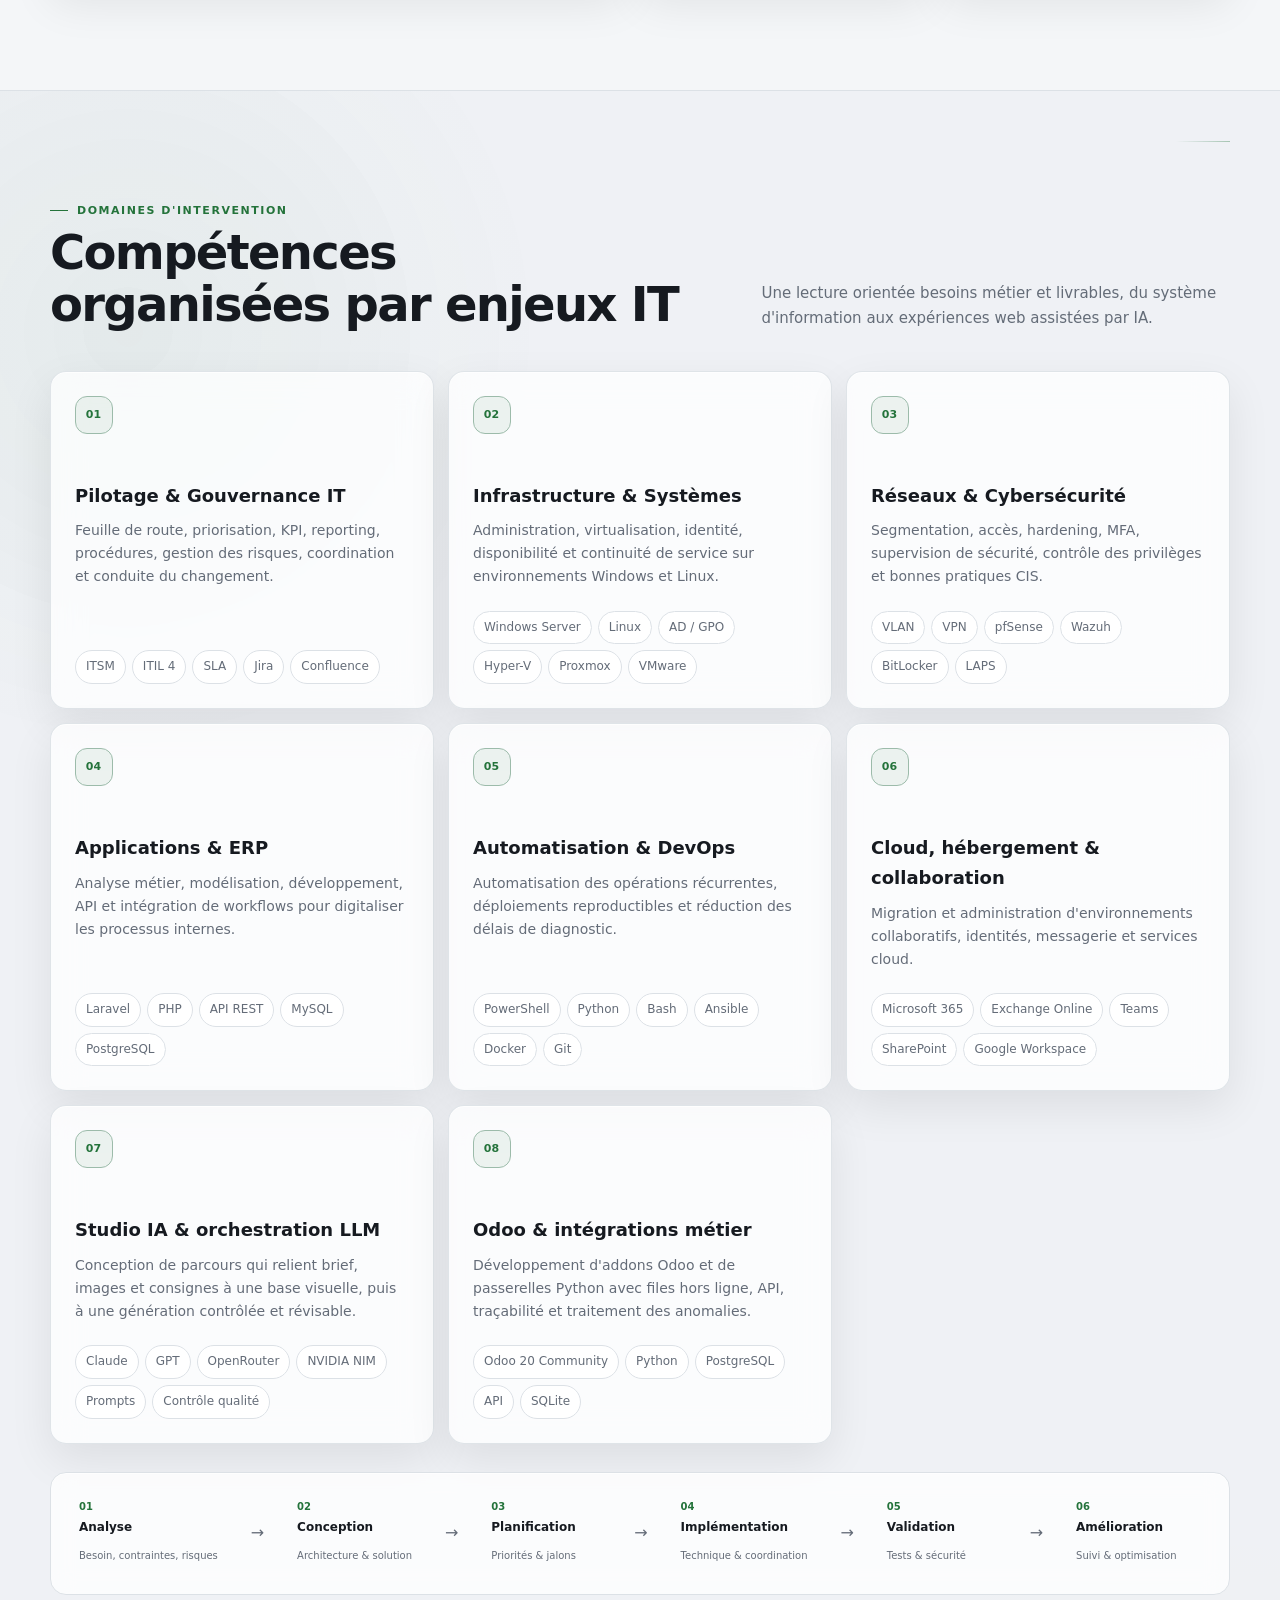
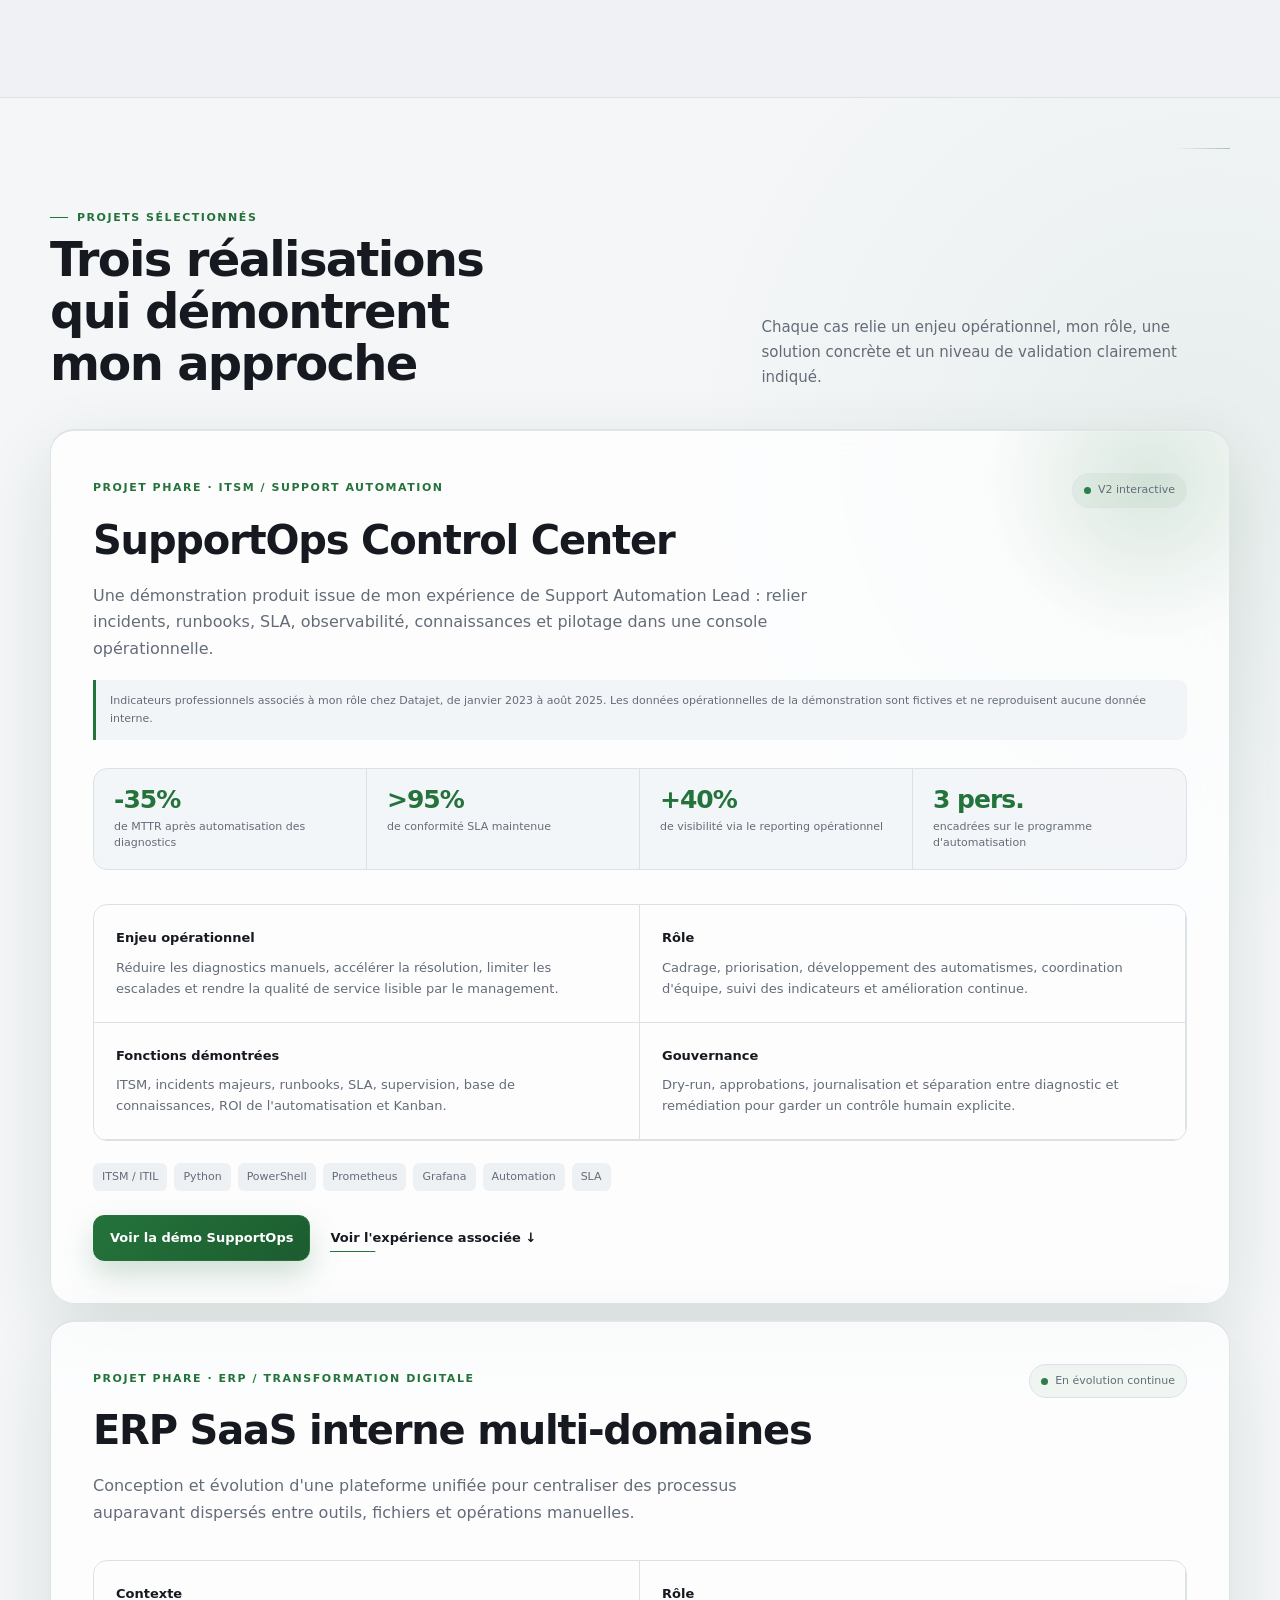
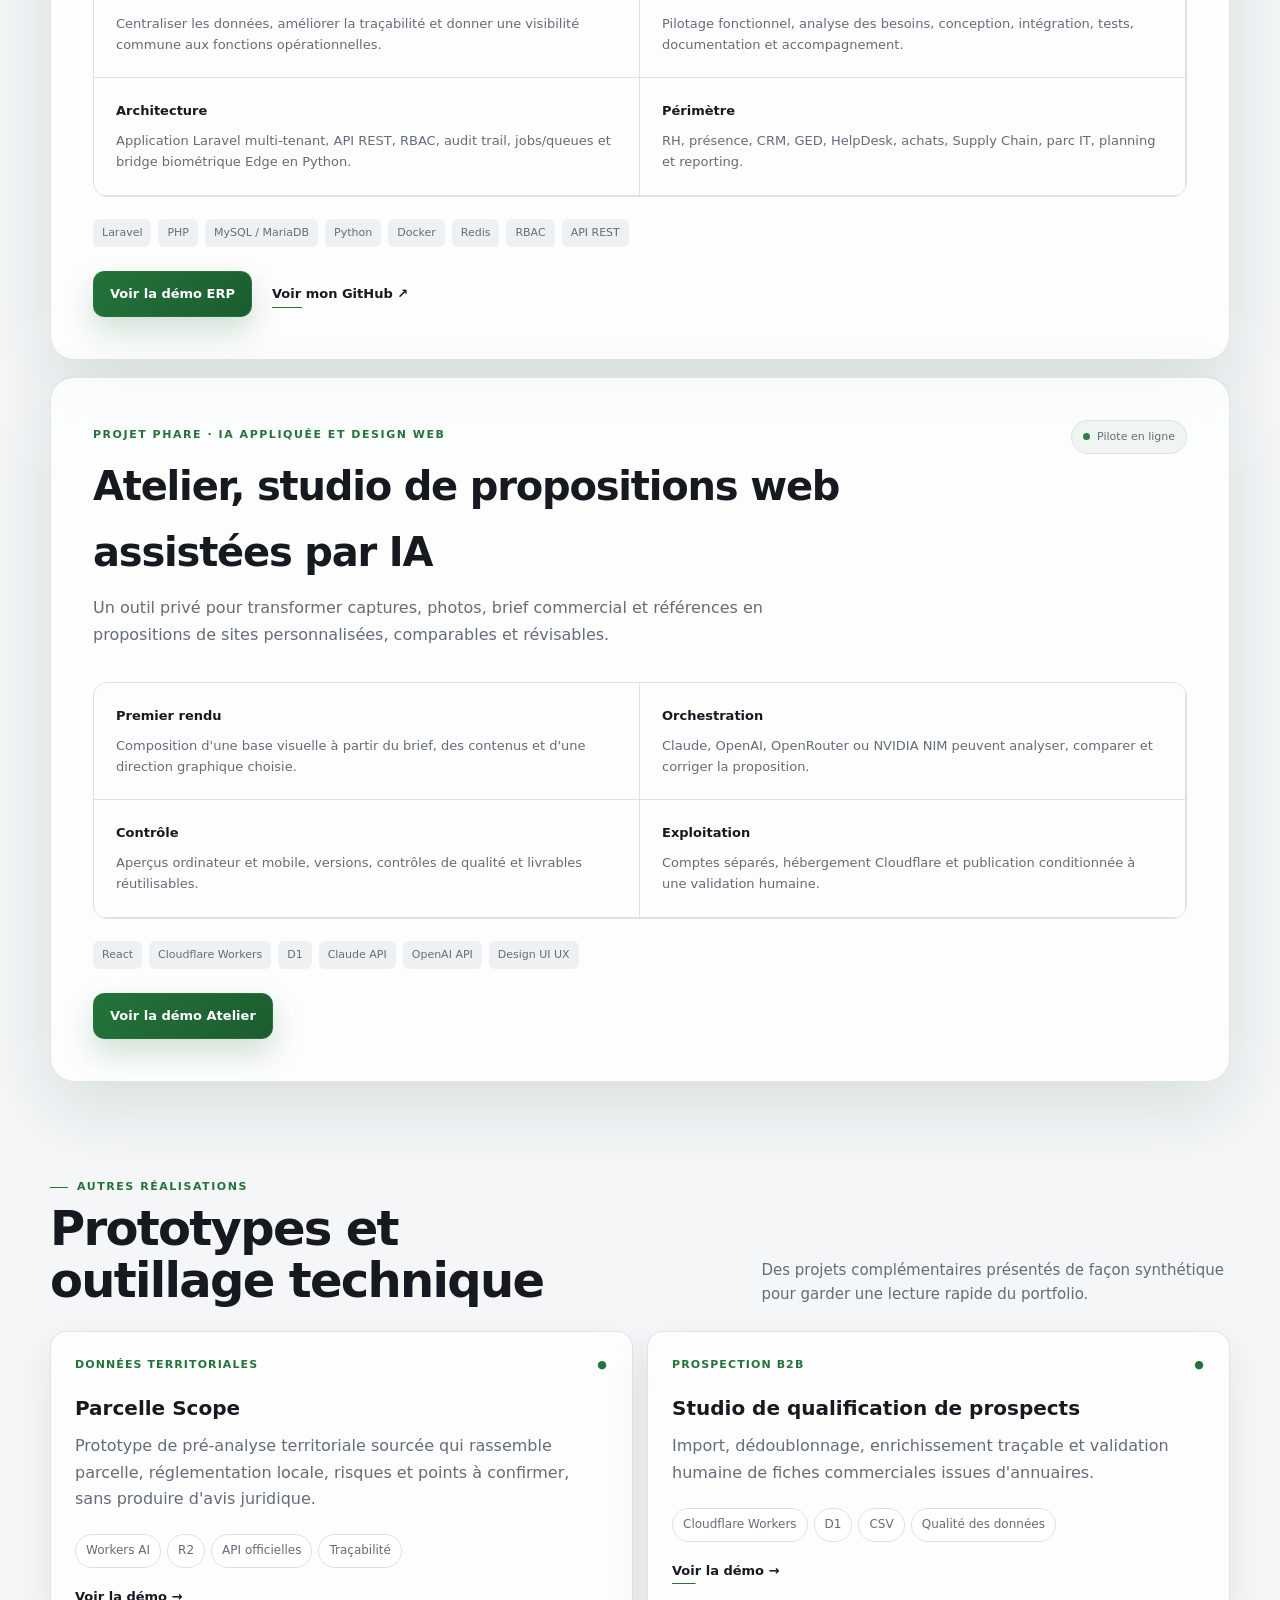
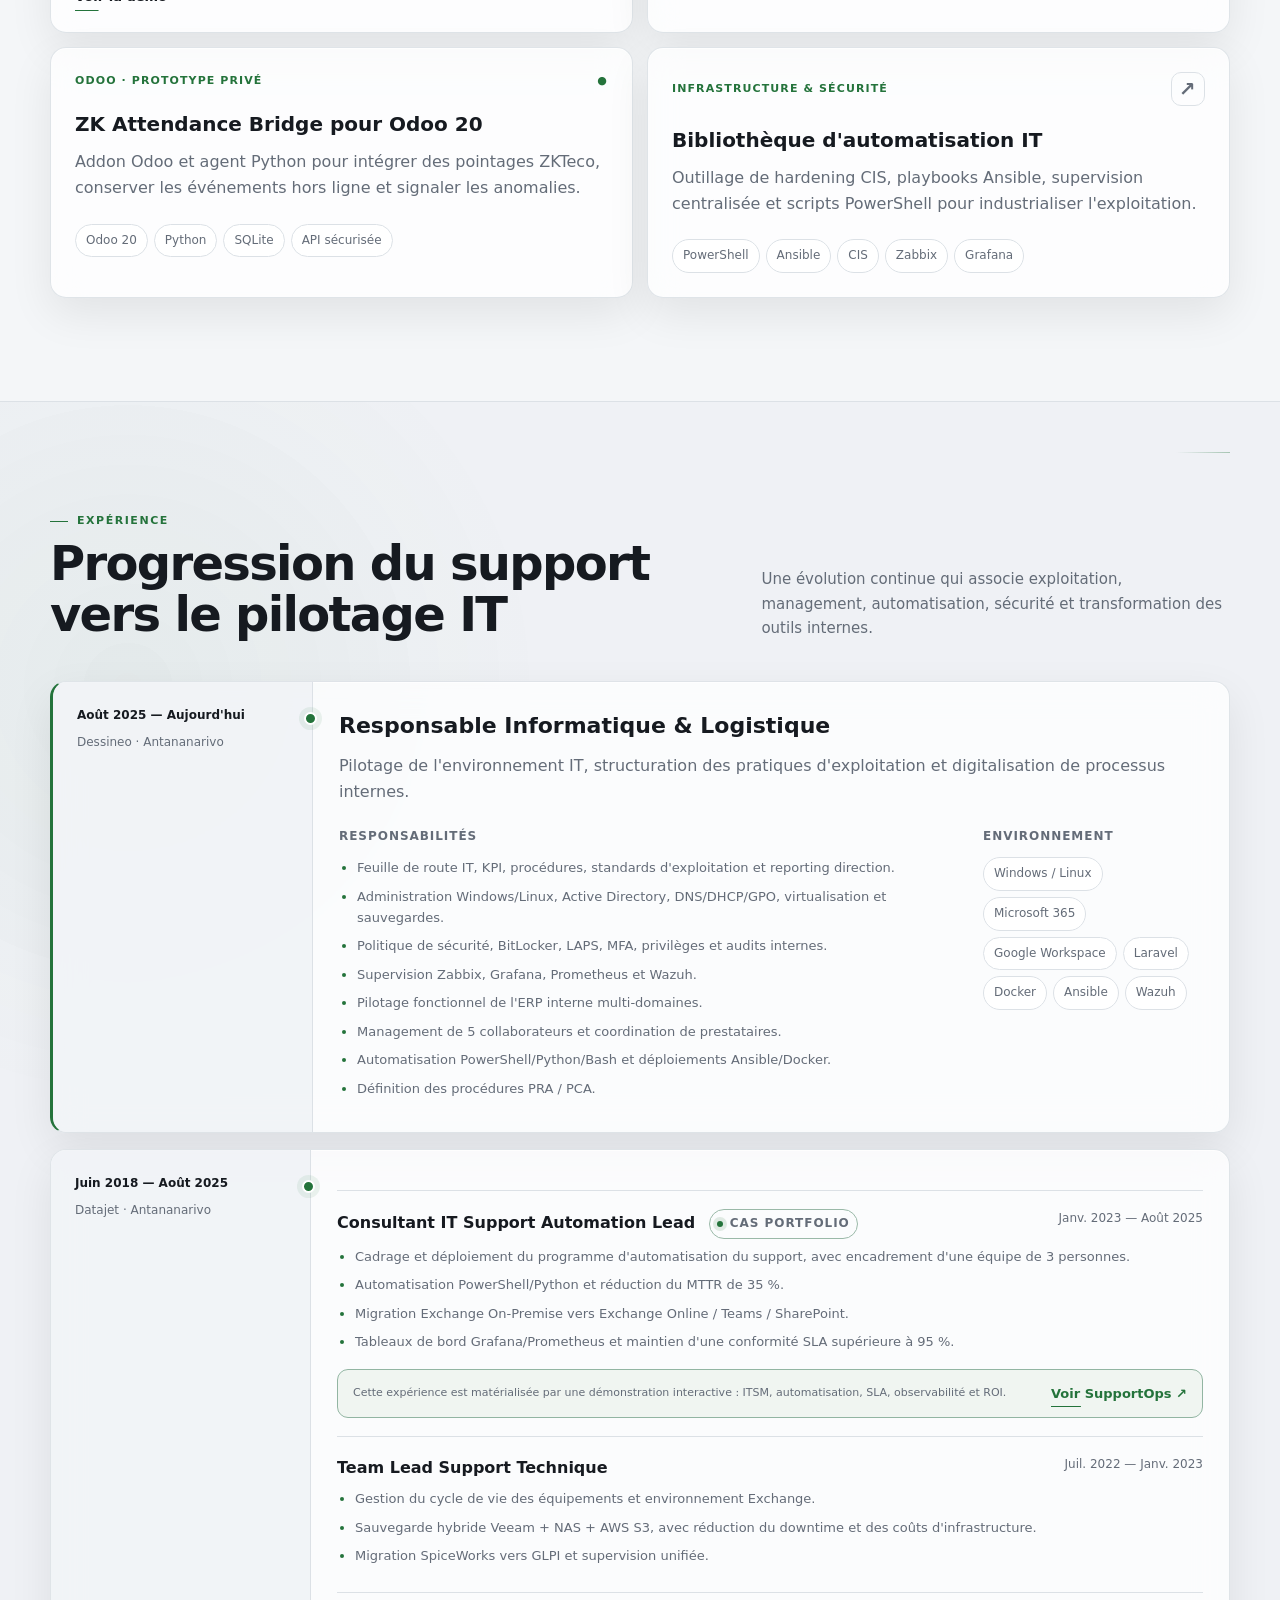
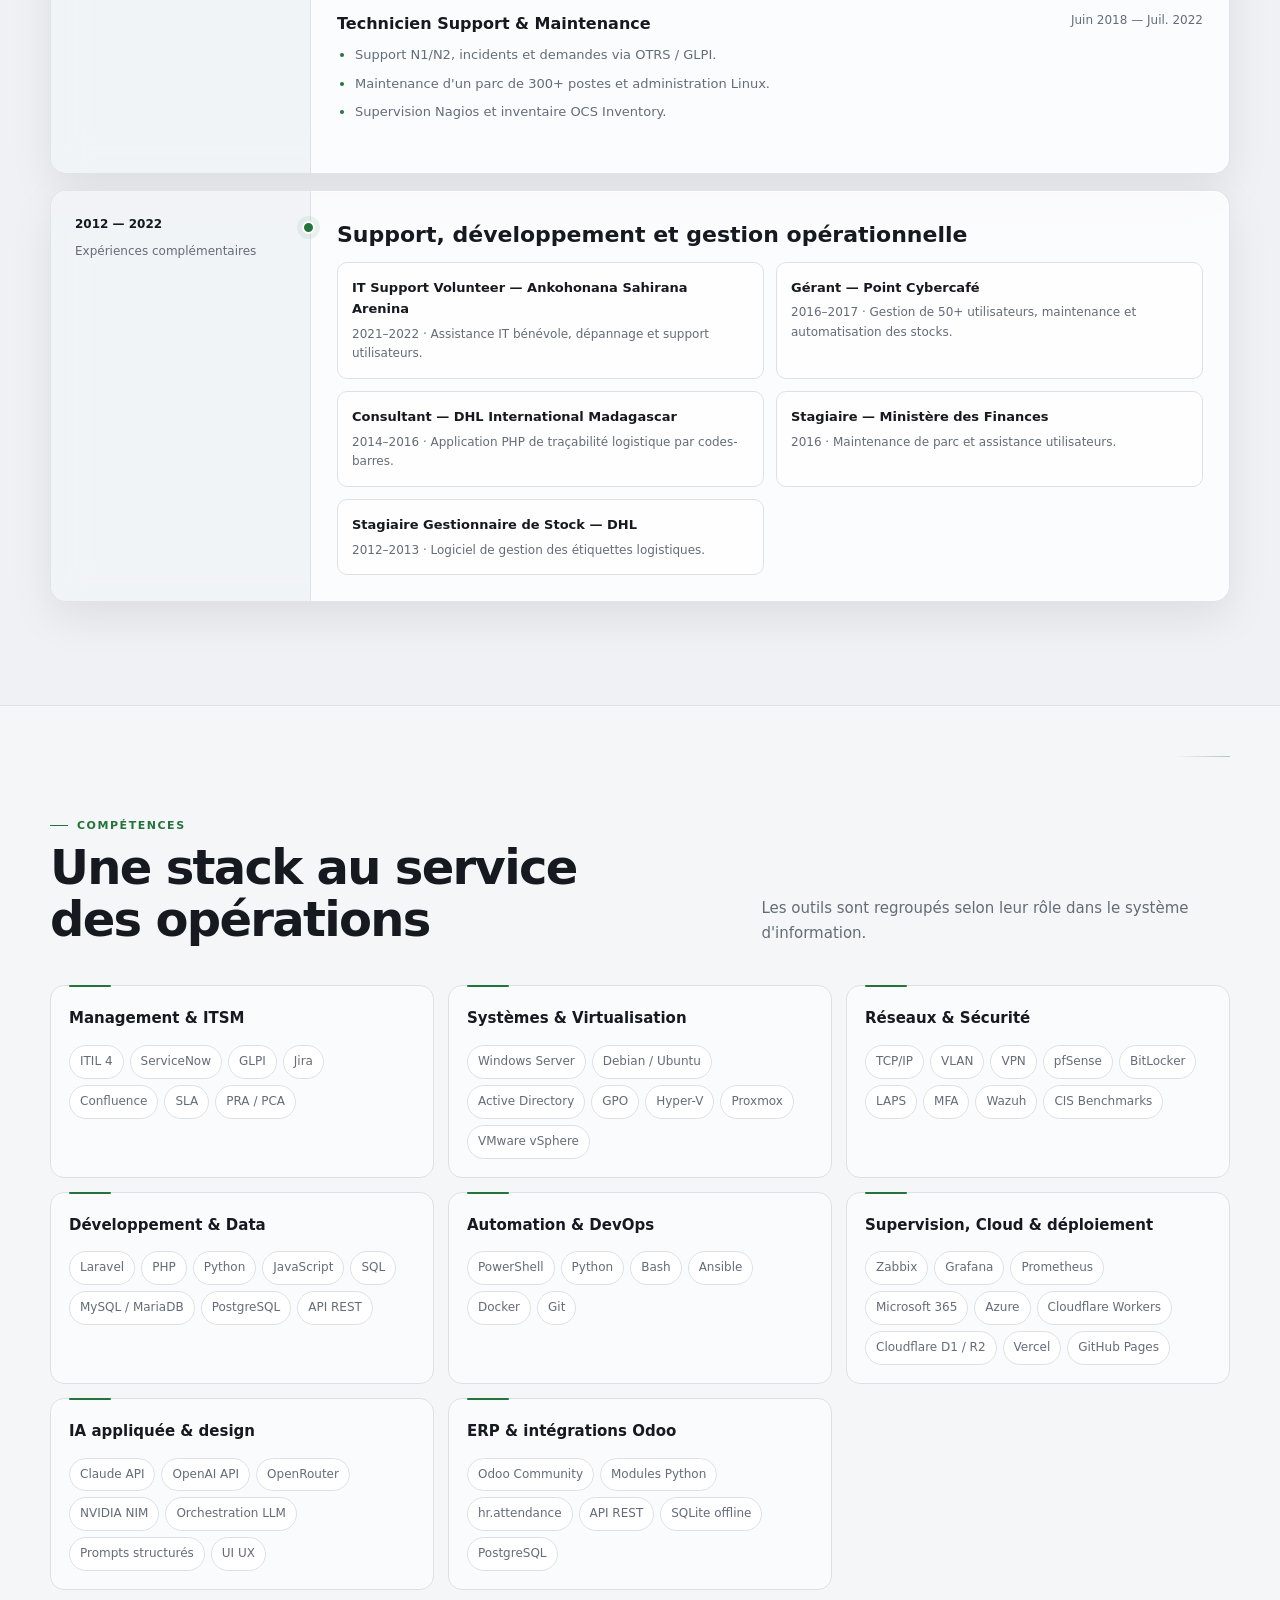
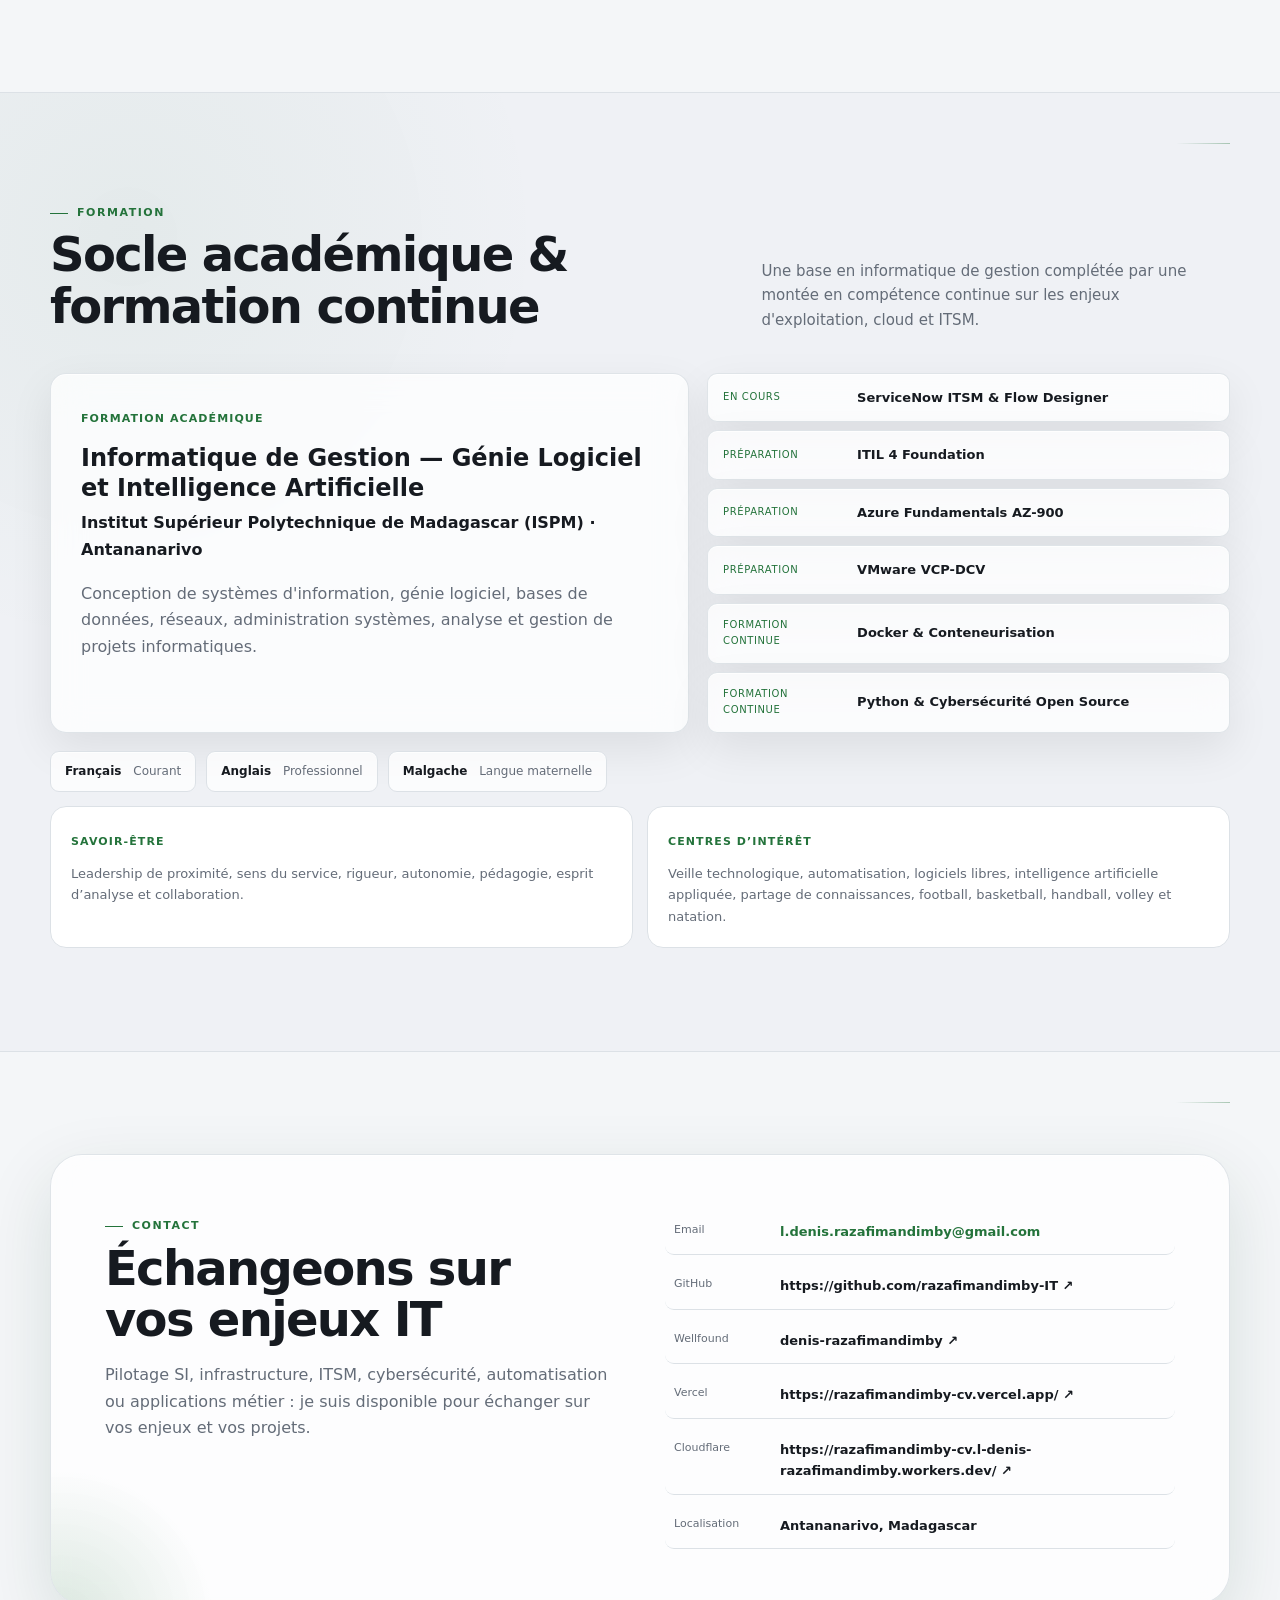
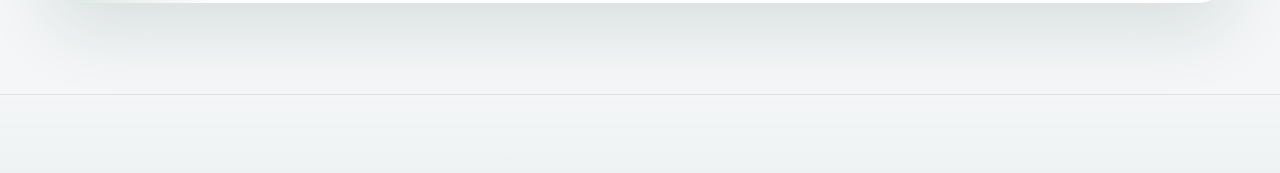
==== commit 3e441ed4: "Ajoute les sports et affiche les liens complets" ====
--- a/index.html
+++ b/index.html
@@ -502,7 +502,7 @@
           </article>
           <article>
             <span class="education-type">Centres d’intérêt</span>
-            <p>Veille technologique, automatisation, logiciels libres, intelligence artificielle appliquée et partage de connaissances.</p>
+            <p>Veille technologique, automatisation, logiciels libres, intelligence artificielle appliquée, partage de connaissances, football, basketball, handball, volley et natation.</p>
           </article>
         </div>
       </div>
@@ -518,10 +518,10 @@
 
         <div class="contact-actions">
           <a class="contact-link primary" href="mailto:l.denis.razafimandimby@gmail.com"><span>Email</span><strong>l.denis.razafimandimby@gmail.com</strong></a>
-          <a class="contact-link" href="https://github.com/razafimandimby-IT" target="_blank" rel="noopener"><span>GitHub</span><strong>razafimandimby-IT ↗</strong></a>
+          <a class="contact-link" href="https://github.com/razafimandimby-IT" target="_blank" rel="noopener"><span>GitHub</span><strong>https://github.com/razafimandimby-IT ↗</strong></a>
           <a class="contact-link" href="https://wellfound.com/u/denis-razafimandimby" target="_blank" rel="noopener"><span>Wellfound</span><strong>denis-razafimandimby ↗</strong></a>
-          <a class="contact-link" href="https://razafimandimby-cv.vercel.app/" target="_blank" rel="noopener"><span>Vercel</span><strong>Portfolio sur Vercel ↗</strong></a>
-          <a class="contact-link" href="https://bfc6119c-razafimandimby-cv.l-denis-razafimandimby.workers.dev/" target="_blank" rel="noopener"><span>Cloudflare</span><strong>Version finale ↗</strong></a>
+          <a class="contact-link" href="https://razafimandimby-cv.vercel.app/" target="_blank" rel="noopener"><span>Vercel</span><strong>https://razafimandimby-cv.vercel.app/ ↗</strong></a>
+          <a class="contact-link" href="https://razafimandimby-cv.l-denis-razafimandimby.workers.dev/" target="_blank" rel="noopener"><span>Cloudflare</span><strong>https://razafimandimby-cv.l-denis-razafimandimby.workers.dev/ ↗</strong></a>
           <div class="contact-link static"><span>Localisation</span><strong>Antananarivo, Madagascar</strong></div>
         </div>
       </div>
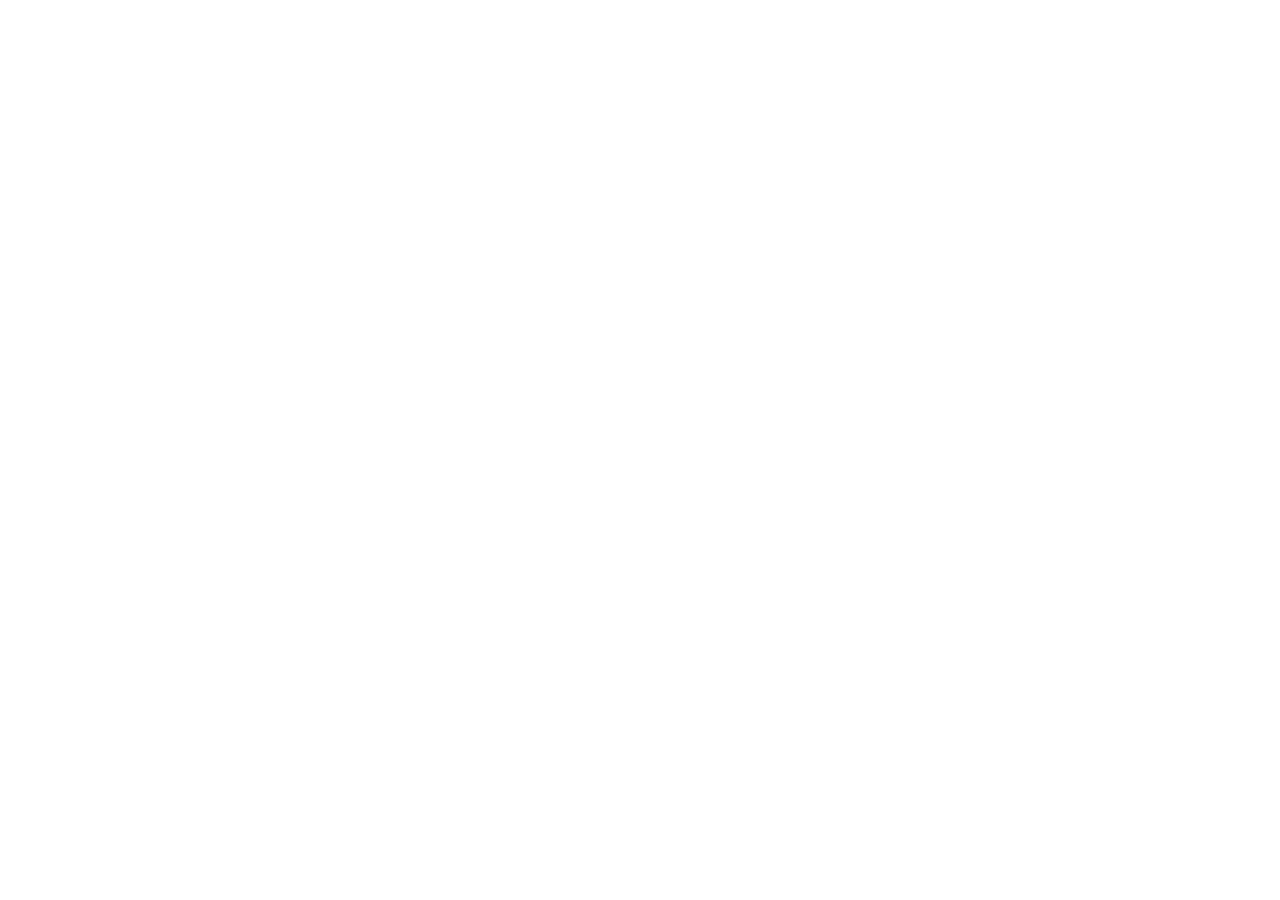
==== commit 6eaea101: "Redirige le CV vers Cloudflare" ====
--- a/index.html
+++ b/index.html
@@ -1,540 +1,27 @@
-<!DOCTYPE html>
-<html lang="fr" data-theme="dark">
+<!doctype html>
+<html lang="fr">
 <head>
   <meta charset="utf-8">
-  <meta name="viewport" content="width=device-width,initial-scale=1">
-  <title>Denis Razafimandimby — Responsable Informatique</title>
-  <meta name="description" content="Responsable Informatique : pilotage SI, infrastructure, support ITSM, cybersécurité et automatisation. Projets ERP, Odoo et IA appliquée.">
-  <meta name="author" content="Denis Razafimandimby">
-  <meta name="robots" content="index,follow">
-  <meta name="referrer" content="strict-origin-when-cross-origin">
-  <meta http-equiv="Content-Security-Policy" content="default-src 'self'; script-src 'self' 'unsafe-inline'; style-src 'self' 'unsafe-inline'; img-src 'self' data:; font-src 'self'; connect-src 'none'; object-src 'none'; base-uri 'self'; form-action 'self'; upgrade-insecure-requests">
-  <link rel="canonical" href="https://razafimandimby-it.github.io/cv/">
-  <meta property="og:type" content="website">
-  <meta property="og:locale" content="fr_FR">
-  <meta property="og:site_name" content="Portfolio de Denis Razafimandimby">
-  <meta property="og:title" content="Denis Razafimandimby — Responsable Informatique">
-  <meta property="og:description" content="Pilotage SI, infrastructure, ITSM, cybersécurité, automatisation et projets métier.">
-  <meta property="og:url" content="https://razafimandimby-it.github.io/cv/">
-  <meta property="og:image" content="https://razafimandimby-it.github.io/cv/assets/images/og-cv-denis-razafimandimby.png">
-  <meta property="og:image:width" content="1200">
-  <meta property="og:image:height" content="630">
-  <meta property="og:image:alt" content="Denis Razafimandimby, Responsable Informatique — pilotage SI et automatisation">
-  <meta name="twitter:card" content="summary_large_image">
-  <meta name="twitter:title" content="Denis Razafimandimby — Responsable Informatique">
-  <meta name="twitter:description" content="Pilotage SI, infrastructure, ITSM, cybersécurité, automatisation et projets métier.">
-  <meta name="twitter:image" content="https://razafimandimby-it.github.io/cv/assets/images/og-cv-denis-razafimandimby.png">
-  <meta name="theme-color" content="#0d1117">
-  <link rel="icon" href="data:image/svg+xml,%3Csvg xmlns='http://www.w3.org/2000/svg' viewBox='0 0 100 100'%3E%3Crect width='100' height='100' rx='20' fill='%232b9348'/%3E%3Ctext x='50' y='64' text-anchor='middle' font-size='48' fill='white' font-family='Arial'%3EDR%3C/text%3E%3C/svg%3E">
-  <link rel="stylesheet" href="assets/css/style.css">
-  <link rel="stylesheet" href="assets/css/supportops-cv.css">
-  <script type="application/ld+json">
-  {
-    "@context":"https://schema.org",
-    "@type":"Person",
-    "name":"Denis Razafimandimby",
-    "jobTitle":"Responsable Informatique",
-    "url":"https://razafimandimby-it.github.io/cv/",
-    "email":"mailto:l.denis.razafimandimby@gmail.com",
-    "sameAs":[
-      "https://github.com/razafimandimby-IT",
-      "https://wellfound.com/u/denis-razafimandimby"
-    ],
-    "address":{"@type":"PostalAddress","addressLocality":"Antananarivo","addressCountry":"MG"},
-    "knowsAbout":["IT Management","ITSM","Infrastructure","Cybersecurity","ERP","Odoo","LLM orchestration","Claude API","OpenAI API","Automation","Cloudflare Workers","Vercel","Cloud","Project Management"]
-  }
+  <meta name="viewport" content="width=device-width, initial-scale=1">
+  <meta http-equiv="refresh" content="0; url=https://razafimandimby-cv.l-denis-razafimandimby.workers.dev/">
+  <meta name="robots" content="noindex, follow">
+  <link rel="canonical" href="https://razafimandimby-cv.l-denis-razafimandimby.workers.dev/">
+  <title>Redirection vers le CV de Denis Razafimandimby</title>
+  <script>
+    window.location.replace("https://razafimandimby-cv.l-denis-razafimandimby.workers.dev/" + window.location.search + window.location.hash);
   </script>
+  <style>
+    :root { color-scheme: light dark; font-family: system-ui, sans-serif; }
+    body { min-height: 100vh; margin: 0; display: grid; place-items: center; text-align: center; }
+    main { max-width: 38rem; padding: 2rem; }
+    a { color: #238636; font-weight: 700; }
+  </style>
 </head>
 <body>
-  <a class="skip-link" href="#main">Aller au contenu</a>
-
-  <header class="site-header" id="top">
-    <div class="nav-shell">
-      <a class="brand" href="#top" aria-label="Accueil Denis Razafimandimby">
-        <span class="brand-mark">DR</span>
-        <span class="brand-text"><strong>Denis Razafimandimby</strong><small>Responsable Informatique</small></span>
-      </a>
-
-      <button class="menu-toggle" id="menuToggle" type="button" aria-label="Ouvrir le menu" aria-expanded="false" aria-controls="mainNav">
-        <span></span><span></span>
-      </button>
-
-      <nav class="main-nav" id="mainNav" aria-label="Navigation principale">
-        <a href="#profil">Profil</a>
-        <a href="#expertises">Expertises</a>
-        <a href="#projets">Projets</a>
-        <a href="#experience">Expérience</a>
-        <a href="#competences">Compétences</a>
-        <a href="#formation">Formation</a>
-        <a href="#contact">Contact</a>
-      </nav>
-
-      <button class="theme-toggle" id="themeToggle" type="button" aria-label="Changer de thème" title="Changer de thème">
-        <span aria-hidden="true">◐</span>
-      </button>
-    </div>
-  </header>
-
-  <main id="main">
-    <section class="hero" aria-labelledby="hero-title">
-      <div class="container hero-grid">
-        <div class="hero-copy">
-          <div class="eyebrow"><span class="status-dot"></span> Ouvert aux opportunités · Pilotage IT et projets SI</div>
-          <p class="hero-role">Responsable Informatique · Pilotage SI, infrastructure et automatisation</p>
-          <h1 id="hero-title">Denis Razafimandimby</h1>
-          <p class="hero-lead">
-            Je relie les enjeux métier, les utilisateurs, l'infrastructure et les applications pour fiabiliser
-            les opérations, structurer les services IT et conduire des transformations mesurables.
-          </p>
-          <div class="hero-domains" role="group" aria-label="Domaines principaux">
-            <span>Infrastructure</span><span>Systèmes &amp; Réseaux</span><span>Cybersécurité</span>
-            <span>ITSM / ITIL</span><span>Studio IA &amp; LLM</span><span>Odoo &amp; ERP</span><span>Automatisation</span><span>Cloud &amp; déploiement</span>
-          </div>
-          <div class="hero-actions">
-            <a class="btn btn-primary" href="output/pdf/Denis-Razafimandimby-CV.pdf" download>Télécharger mon CV PDF</a>
-            <a class="btn btn-secondary" href="#projets">Voir mes projets</a>
-            <a class="btn btn-ghost" href="mailto:l.denis.razafimandimby@gmail.com">Me contacter</a>
-          </div>
-        </div>
-
-        <aside class="executive-card" aria-label="Synthèse professionnelle">
-          <div class="executive-card-head">
-            <span>Profil en synthèse</span>
-            <span class="availability">Antananarivo · Remote</span>
-          </div>
-          <div class="executive-metrics">
-            <div><strong>8+</strong><span>ans d'expérience IT</span></div>
-            <div><strong>8</strong><span>modules ERP développés</span></div>
-            <div><strong>&gt;95%</strong><span>conformité SLA</span></div>
-            <div><strong>-35%</strong><span>MTTR via automatisation</span></div>
-          </div>
-          <div class="executive-focus">
-            <p><strong>Positionnement</strong><span>Management IT + Technique + Projet + Vision SI</span></p>
-            <p><strong>Valeur ajoutée</strong><span>Faire le lien entre enjeux métier, utilisateurs, infrastructure et applications.</span></p>
-          </div>
-        </aside>
-      </div>
-    </section>
-
-    <section class="section" id="profil">
-      <div class="container">
-        <div class="section-heading">
-          <div><span class="section-kicker">Profil</span><h2>Une vision transverse du système d'information</h2></div>
-          <p>
-            Mon parcours s'est construit du support et de l'administration système vers le pilotage IT,
-            l'automatisation, la cybersécurité et la conception d'applications métier.
-          </p>
-        </div>
-
-        <div class="profile-grid">
-          <article class="profile-panel profile-panel-wide">
-            <h3>Responsable Informatique orienté service et transformation</h3>
-            <p>
-              J'interviens sur la gouvernance, la disponibilité des services, l'infrastructure, la sécurité,
-              l'accompagnement des utilisateurs et l'amélioration continue. Mon approche reste pragmatique :
-              comprendre le besoin, prioriser, documenter, sécuriser et livrer une solution maintenable.
-            </p>
-            <div class="profile-points">
-              <span>Pilotage de feuille de route IT</span>
-              <span>Coordination d'équipes et prestataires</span>
-              <span>Gestion des incidents et priorités</span>
-              <span>Conception d'architectures et applications métier</span>
-              <span>Documentation &amp; standardisation</span>
-              <span>Mesure de performance &amp; reporting</span>
-            </div>
-          </article>
-
-          <article class="profile-panel">
-            <span class="panel-index">01</span>
-            <h3>Leadership technique</h3>
-            <p>Décider, expliquer et faire avancer les sujets techniques tout en gardant une lecture opérationnelle et métier.</p>
-          </article>
-
-          <article class="profile-panel">
-            <span class="panel-index">02</span>
-            <h3>Fiabilité &amp; sécurité</h3>
-            <p>Standardiser, superviser, sauvegarder et réduire les risques pour maintenir des services stables et exploitables.</p>
-          </article>
-        </div>
-      </div>
-    </section>
-
-    <section class="section section-soft" id="expertises">
-      <div class="container">
-        <div class="section-heading">
-          <div><span class="section-kicker">Domaines d'intervention</span><h2>Compétences organisées par enjeux IT</h2></div>
-            <p>Une lecture orientée besoins métier et livrables, du système d'information aux expériences web assistées par IA.</p>
-        </div>
-
-        <div class="expertise-grid">
-          <article class="expertise-card">
-            <div class="expertise-icon">01</div>
-            <h3>Pilotage &amp; Gouvernance IT</h3>
-            <p>Feuille de route, priorisation, KPI, reporting, procédures, gestion des risques, coordination et conduite du changement.</p>
-            <div class="tags"><span>ITSM</span><span>ITIL 4</span><span>SLA</span><span>Jira</span><span>Confluence</span></div>
-          </article>
-
-          <article class="expertise-card">
-            <div class="expertise-icon">02</div>
-            <h3>Infrastructure &amp; Systèmes</h3>
-            <p>Administration, virtualisation, identité, disponibilité et continuité de service sur environnements Windows et Linux.</p>
-            <div class="tags"><span>Windows Server</span><span>Linux</span><span>AD / GPO</span><span>Hyper-V</span><span>Proxmox</span><span>VMware</span></div>
-          </article>
-
-          <article class="expertise-card">
-            <div class="expertise-icon">03</div>
-            <h3>Réseaux &amp; Cybersécurité</h3>
-            <p>Segmentation, accès, hardening, MFA, supervision de sécurité, contrôle des privilèges et bonnes pratiques CIS.</p>
-            <div class="tags"><span>VLAN</span><span>VPN</span><span>pfSense</span><span>Wazuh</span><span>BitLocker</span><span>LAPS</span></div>
-          </article>
-
-          <article class="expertise-card">
-            <div class="expertise-icon">04</div>
-            <h3>Applications &amp; ERP</h3>
-            <p>Analyse métier, modélisation, développement, API et intégration de workflows pour digitaliser les processus internes.</p>
-            <div class="tags"><span>Laravel</span><span>PHP</span><span>API REST</span><span>MySQL</span><span>PostgreSQL</span></div>
-          </article>
-
-          <article class="expertise-card">
-            <div class="expertise-icon">05</div>
-            <h3>Automatisation &amp; DevOps</h3>
-            <p>Automatisation des opérations récurrentes, déploiements reproductibles et réduction des délais de diagnostic.</p>
-            <div class="tags"><span>PowerShell</span><span>Python</span><span>Bash</span><span>Ansible</span><span>Docker</span><span>Git</span></div>
-          </article>
-
-          <article class="expertise-card">
-            <div class="expertise-icon">06</div>
-            <h3>Cloud, hébergement &amp; collaboration</h3>
-            <p>Migration et administration d'environnements collaboratifs, identités, messagerie et services cloud.</p>
-            <div class="tags"><span>Microsoft 365</span><span>Exchange Online</span><span>Teams</span><span>SharePoint</span><span>Google Workspace</span></div>
-          </article>
-
-          <article class="expertise-card">
-            <div class="expertise-icon">07</div>
-            <h3>Studio IA &amp; orchestration LLM</h3>
-            <p>Conception de parcours qui relient brief, images et consignes à une base visuelle, puis à une génération contrôlée et révisable.</p>
-            <div class="tags"><span>Claude</span><span>GPT</span><span>OpenRouter</span><span>NVIDIA NIM</span><span>Prompts</span><span>Contrôle qualité</span></div>
-          </article>
-
-          <article class="expertise-card">
-            <div class="expertise-icon">08</div>
-            <h3>Odoo &amp; intégrations métier</h3>
-            <p>Développement d'addons Odoo et de passerelles Python avec files hors ligne, API, traçabilité et traitement des anomalies.</p>
-            <div class="tags"><span>Odoo 20 Community</span><span>Python</span><span>PostgreSQL</span><span>API</span><span>SQLite</span></div>
-          </article>
-        </div>
-
-        <div class="delivery-flow" role="group" aria-label="Cycle de pilotage de projet">
-          <div><span>01</span><strong>Analyse</strong><small>Besoin, contraintes, risques</small></div>
-          <i>→</i>
-          <div><span>02</span><strong>Conception</strong><small>Architecture &amp; solution</small></div>
-          <i>→</i>
-          <div><span>03</span><strong>Planification</strong><small>Priorités &amp; jalons</small></div>
-          <i>→</i>
-          <div><span>04</span><strong>Implémentation</strong><small>Technique &amp; coordination</small></div>
-          <i>→</i>
-          <div><span>05</span><strong>Validation</strong><small>Tests &amp; sécurité</small></div>
-          <i>→</i>
-          <div><span>06</span><strong>Amélioration</strong><small>Suivi &amp; optimisation</small></div>
-        </div>
-      </div>
-    </section>
-
-    <section class="section" id="projets">
-      <div class="container">
-        <div class="section-heading">
-          <div><span class="section-kicker">Projets sélectionnés</span><h2>Trois réalisations qui démontrent mon approche</h2></div>
-          <p>Chaque cas relie un enjeu opérationnel, mon rôle, une solution concrète et un niveau de validation clairement indiqué.</p>
-        </div>
-
-        <article class="case-study case-study-featured supportops-case-study" id="supportops-case-study">
-          <div class="case-study-head">
-            <div>
-              <span class="case-label">Projet phare · ITSM / Support Automation</span>
-              <h3>SupportOps Control Center</h3>
-              <p class="case-intro">Une démonstration produit issue de mon expérience de Support Automation Lead : relier incidents, runbooks, SLA, observabilité, connaissances et pilotage dans une console opérationnelle.</p>
-            </div>
-            <div class="case-status"><span></span> V2 interactive</div>
-          </div>
-
-          <p class="supportops-note">Indicateurs professionnels associés à mon rôle chez Datajet, de janvier 2023 à août 2025. Les données opérationnelles de la démonstration sont fictives et ne reproduisent aucune donnée interne.</p>
-
-          <div class="supportops-value-strip" role="group" aria-label="Résultats associés à l'expérience Support Automation Lead">
-            <div><strong>-35%</strong><span>de MTTR après automatisation des diagnostics</span></div>
-            <div><strong>&gt;95%</strong><span>de conformité SLA maintenue</span></div>
-            <div><strong>+40%</strong><span>de visibilité via le reporting opérationnel</span></div>
-            <div><strong>3 pers.</strong><span>encadrées sur le programme d'automatisation</span></div>
-          </div>
-
-          <div class="case-grid">
-            <div><h4>Enjeu opérationnel</h4><p>Réduire les diagnostics manuels, accélérer la résolution, limiter les escalades et rendre la qualité de service lisible par le management.</p></div>
-            <div><h4>Rôle</h4><p>Cadrage, priorisation, développement des automatismes, coordination d'équipe, suivi des indicateurs et amélioration continue.</p></div>
-            <div><h4>Fonctions démontrées</h4><p>ITSM, incidents majeurs, runbooks, SLA, supervision, base de connaissances, ROI de l'automatisation et Kanban.</p></div>
-            <div><h4>Gouvernance</h4><p>Dry-run, approbations, journalisation et séparation entre diagnostic et remédiation pour garder un contrôle humain explicite.</p></div>
-          </div>
-
-          <div class="case-stack"><span>ITSM / ITIL</span><span>Python</span><span>PowerShell</span><span>Prometheus</span><span>Grafana</span><span>Automation</span><span>SLA</span></div>
-          <div class="case-actions"><a class="btn btn-primary" href="demo/supportops.html">Voir la démo SupportOps</a><a class="text-link" href="#experience">Voir l'expérience associée <span>↓</span></a></div>
-        </article>
-
-        <article class="case-study case-study-featured">
-          <div class="case-study-head">
-            <div>
-              <span class="case-label">Projet phare · ERP / Transformation digitale</span>
-              <h3>ERP SaaS interne multi-domaines</h3>
-              <p class="case-intro">Conception et évolution d'une plateforme unifiée pour centraliser des processus auparavant dispersés entre outils, fichiers et opérations manuelles.</p>
-            </div>
-            <div class="case-status"><span></span> En évolution continue</div>
-          </div>
-          <div class="case-grid">
-            <div><h4>Contexte</h4><p>Centraliser les données, améliorer la traçabilité et donner une visibilité commune aux fonctions opérationnelles.</p></div>
-            <div><h4>Rôle</h4><p>Pilotage fonctionnel, analyse des besoins, conception, intégration, tests, documentation et accompagnement.</p></div>
-            <div><h4>Architecture</h4><p>Application Laravel multi-tenant, API REST, RBAC, audit trail, jobs/queues et bridge biométrique Edge en Python.</p></div>
-            <div><h4>Périmètre</h4><p>RH, présence, CRM, GED, HelpDesk, achats, Supply Chain, parc IT, planning et reporting.</p></div>
-          </div>
-          <div class="case-stack"><span>Laravel</span><span>PHP</span><span>MySQL / MariaDB</span><span>Python</span><span>Docker</span><span>Redis</span><span>RBAC</span><span>API REST</span></div>
-          <div class="case-actions"><a class="btn btn-primary" href="demo/erp-saas.html">Voir la démo ERP</a><a class="text-link" href="https://github.com/razafimandimby-IT" target="_blank" rel="noopener">Voir mon GitHub <span>↗</span></a></div>
-        </article>
-
-        <article class="case-study case-study-featured">
-          <div class="case-study-head">
-            <div>
-              <span class="case-label">Projet phare · IA appliquée et design web</span>
-              <h3>Atelier, studio de propositions web assistées par IA</h3>
-              <p class="case-intro">Un outil privé pour transformer captures, photos, brief commercial et références en propositions de sites personnalisées, comparables et révisables.</p>
-            </div>
-            <div class="case-status"><span></span> Pilote en ligne</div>
-          </div>
-          <div class="case-grid">
-            <div><h4>Premier rendu</h4><p>Composition d'une base visuelle à partir du brief, des contenus et d'une direction graphique choisie.</p></div>
-            <div><h4>Orchestration</h4><p>Claude, OpenAI, OpenRouter ou NVIDIA NIM peuvent analyser, comparer et corriger la proposition.</p></div>
-            <div><h4>Contrôle</h4><p>Aperçus ordinateur et mobile, versions, contrôles de qualité et livrables réutilisables.</p></div>
-            <div><h4>Exploitation</h4><p>Comptes séparés, hébergement Cloudflare et publication conditionnée à une validation humaine.</p></div>
-          </div>
-          <div class="case-stack"><span>React</span><span>Cloudflare Workers</span><span>D1</span><span>Claude API</span><span>OpenAI API</span><span>Design UI UX</span></div>
-          <div class="case-actions"><a class="btn btn-primary" href="demo/atelier.html">Voir la démo Atelier</a></div>
-        </article>
-
-        <div class="section-heading secondary-project-heading">
-          <div><span class="section-kicker">Autres réalisations</span><h2>Prototypes et outillage technique</h2></div>
-          <p>Des projets complémentaires présentés de façon synthétique pour garder une lecture rapide du portfolio.</p>
-        </div>
-
-        <div class="project-grid">
-          <article class="project-card" id="parcelle-scope">
-            <div class="project-top"><span>Données territoriales</span><span aria-hidden="true">●</span></div>
-            <h3>Parcelle Scope</h3>
-            <p>Prototype de pré-analyse territoriale sourcée qui rassemble parcelle, réglementation locale, risques et points à confirmer, sans produire d'avis juridique.</p>
-            <div class="tags"><span>Workers AI</span><span>R2</span><span>API officielles</span><span>Traçabilité</span></div>
-            <div class="case-actions"><a class="text-link" href="demo/parcelle-scope.html">Voir la démo <span>→</span></a></div>
-          </article>
-
-          <article class="project-card" id="studio-prospection">
-            <div class="project-top"><span>Prospection B2B</span><span aria-hidden="true">●</span></div>
-            <h3>Studio de qualification de prospects</h3>
-            <p>Import, dédoublonnage, enrichissement traçable et validation humaine de fiches commerciales issues d'annuaires.</p>
-            <div class="tags"><span>Cloudflare Workers</span><span>D1</span><span>CSV</span><span>Qualité des données</span></div>
-            <div class="case-actions"><a class="text-link" href="demo/studio-prospection.html">Voir la démo <span>→</span></a></div>
-          </article>
-
-          <article class="project-card">
-            <div class="project-top"><span>Odoo · Prototype privé</span><span aria-hidden="true">●</span></div>
-            <h3>ZK Attendance Bridge pour Odoo 20</h3>
-            <p>Addon Odoo et agent Python pour intégrer des pointages ZKTeco, conserver les événements hors ligne et signaler les anomalies.</p>
-            <div class="tags"><span>Odoo 20</span><span>Python</span><span>SQLite</span><span>API sécurisée</span></div>
-          </article>
-
-          <article class="project-card">
-            <div class="project-top"><span>Infrastructure &amp; sécurité</span><a href="https://github.com/razafimandimby-IT" target="_blank" rel="noopener" aria-label="Voir les dépôts techniques sur GitHub">↗</a></div>
-            <h3>Bibliothèque d'automatisation IT</h3>
-            <p>Outillage de hardening CIS, playbooks Ansible, supervision centralisée et scripts PowerShell pour industrialiser l'exploitation.</p>
-            <div class="tags"><span>PowerShell</span><span>Ansible</span><span>CIS</span><span>Zabbix</span><span>Grafana</span></div>
-          </article>
-        </div>
-      </div>
-    </section>
-
-    <section class="section section-soft" id="experience">
-      <div class="container">
-        <div class="section-heading">
-          <div><span class="section-kicker">Expérience</span><h2>Progression du support vers le pilotage IT</h2></div>
-          <p>Une évolution continue qui associe exploitation, management, automatisation, sécurité et transformation des outils internes.</p>
-        </div>
-
-        <div class="timeline">
-          <article class="experience-card current">
-            <div class="experience-meta">
-              <span class="experience-date">Août 2025 — Aujourd'hui</span>
-              <span class="experience-company">Dessineo · Antananarivo</span>
-            </div>
-            <div class="experience-body">
-              <h3>Responsable Informatique &amp; Logistique</h3>
-              <p class="experience-context">Pilotage de l'environnement IT, structuration des pratiques d'exploitation et digitalisation de processus internes.</p>
-              <div class="experience-columns">
-                <div>
-                  <h4>Responsabilités</h4>
-                  <ul>
-                    <li>Feuille de route IT, KPI, procédures, standards d'exploitation et reporting direction.</li>
-                    <li>Administration Windows/Linux, Active Directory, DNS/DHCP/GPO, virtualisation et sauvegardes.</li>
-                    <li>Politique de sécurité, BitLocker, LAPS, MFA, privilèges et audits internes.</li>
-                    <li>Supervision Zabbix, Grafana, Prometheus et Wazuh.</li>
-                    <li>Pilotage fonctionnel de l'ERP interne multi-domaines.</li>
-                    <li>Management de 5 collaborateurs et coordination de prestataires.</li>
-                    <li>Automatisation PowerShell/Python/Bash et déploiements Ansible/Docker.</li>
-                    <li>Définition des procédures PRA / PCA.</li>
-                  </ul>
-                </div>
-                <div>
-                  <h4>Environnement</h4>
-                  <div class="tags vertical-tags"><span>Windows / Linux</span><span>Microsoft 365</span><span>Google Workspace</span><span>Laravel</span><span>Docker</span><span>Ansible</span><span>Wazuh</span></div>
-                </div>
-              </div>
-            </div>
-          </article>
-
-          <article class="experience-card">
-            <div class="experience-meta">
-              <span class="experience-date">Juin 2018 — Août 2025</span>
-              <span class="experience-company">Datajet · Antananarivo</span>
-            </div>
-            <div class="experience-body">
-              <div class="role-block">
-                <div><strong>Consultant IT Support Automation Lead <span class="supportops-badge">Cas portfolio</span></strong><span>Janv. 2023 — Août 2025</span></div>
-                <ul>
-                  <li>Cadrage et déploiement du programme d'automatisation du support, avec encadrement d'une équipe de 3 personnes.</li>
-                  <li>Automatisation PowerShell/Python et réduction du MTTR de 35 %.</li>
-                  <li>Migration Exchange On-Premise vers Exchange Online / Teams / SharePoint.</li>
-                  <li>Tableaux de bord Grafana/Prometheus et maintien d'une conformité SLA supérieure à 95 %.</li>
-                </ul>
-                <div class="supportops-experience-link"><span>Cette expérience est matérialisée par une démonstration interactive : ITSM, automatisation, SLA, observabilité et ROI.</span><a class="text-link" href="demo/supportops.html">Voir SupportOps ↗</a></div>
-              </div>
-              <div class="role-block">
-                <div><strong>Team Lead Support Technique</strong><span>Juil. 2022 — Janv. 2023</span></div>
-                <ul>
-                  <li>Gestion du cycle de vie des équipements et environnement Exchange.</li>
-                  <li>Sauvegarde hybride Veeam + NAS + AWS S3, avec réduction du downtime et des coûts d'infrastructure.</li>
-                  <li>Migration SpiceWorks vers GLPI et supervision unifiée.</li>
-                </ul>
-              </div>
-              <div class="role-block">
-                <div><strong>Technicien Support &amp; Maintenance</strong><span>Juin 2018 — Juil. 2022</span></div>
-                <ul>
-                  <li>Support N1/N2, incidents et demandes via OTRS / GLPI.</li>
-                  <li>Maintenance d'un parc de 300+ postes et administration Linux.</li>
-                  <li>Supervision Nagios et inventaire OCS Inventory.</li>
-                </ul>
-              </div>
-            </div>
-          </article>
-
-          <article class="experience-card compact">
-            <div class="experience-meta"><span class="experience-date">2012 — 2022</span><span class="experience-company">Expériences complémentaires</span></div>
-            <div class="experience-body">
-              <h3>Support, développement et gestion opérationnelle</h3>
-              <div class="compact-experiences">
-                <p><strong>IT Support Volunteer — Ankohonana Sahirana Arenina</strong><span>2021–2022 · Assistance IT bénévole, dépannage et support utilisateurs.</span></p>
-                <p><strong>Gérant — Point Cybercafé</strong><span>2016–2017 · Gestion de 50+ utilisateurs, maintenance et automatisation des stocks.</span></p>
-                <p><strong>Consultant — DHL International Madagascar</strong><span>2014–2016 · Application PHP de traçabilité logistique par codes-barres.</span></p>
-                <p><strong>Stagiaire — Ministère des Finances</strong><span>2016 · Maintenance de parc et assistance utilisateurs.</span></p>
-                <p><strong>Stagiaire Gestionnaire de Stock — DHL</strong><span>2012–2013 · Logiciel de gestion des étiquettes logistiques.</span></p>
-              </div>
-            </div>
-          </article>
-        </div>
-      </div>
-    </section>
-
-    <section class="section" id="competences">
-      <div class="container">
-        <div class="section-heading">
-          <div><span class="section-kicker">Compétences</span><h2>Une stack au service des opérations</h2></div>
-          <p>Les outils sont regroupés selon leur rôle dans le système d'information.</p>
-        </div>
-
-        <div class="skills-grid">
-          <article><h3>Management &amp; ITSM</h3><div class="tags"><span>ITIL 4</span><span>ServiceNow</span><span>GLPI</span><span>Jira</span><span>Confluence</span><span>SLA</span><span>PRA / PCA</span></div></article>
-          <article><h3>Systèmes &amp; Virtualisation</h3><div class="tags"><span>Windows Server</span><span>Debian / Ubuntu</span><span>Active Directory</span><span>GPO</span><span>Hyper-V</span><span>Proxmox</span><span>VMware vSphere</span></div></article>
-          <article><h3>Réseaux &amp; Sécurité</h3><div class="tags"><span>TCP/IP</span><span>VLAN</span><span>VPN</span><span>pfSense</span><span>BitLocker</span><span>LAPS</span><span>MFA</span><span>Wazuh</span><span>CIS Benchmarks</span></div></article>
-          <article><h3>Développement &amp; Data</h3><div class="tags"><span>Laravel</span><span>PHP</span><span>Python</span><span>JavaScript</span><span>SQL</span><span>MySQL / MariaDB</span><span>PostgreSQL</span><span>API REST</span></div></article>
-          <article><h3>Automation &amp; DevOps</h3><div class="tags"><span>PowerShell</span><span>Python</span><span>Bash</span><span>Ansible</span><span>Docker</span><span>Git</span></div></article>
-          <article><h3>Supervision, Cloud &amp; déploiement</h3><div class="tags"><span>Zabbix</span><span>Grafana</span><span>Prometheus</span><span>Microsoft 365</span><span>Azure</span><span>Cloudflare Workers</span><span>Cloudflare D1 / R2</span><span>Vercel</span><span>GitHub Pages</span></div></article>
-          <article><h3>IA appliquée &amp; design</h3><div class="tags"><span>Claude API</span><span>OpenAI API</span><span>OpenRouter</span><span>NVIDIA NIM</span><span>Orchestration LLM</span><span>Prompts structurés</span><span>UI UX</span></div></article>
-          <article><h3>ERP &amp; intégrations Odoo</h3><div class="tags"><span>Odoo Community</span><span>Modules Python</span><span>hr.attendance</span><span>API REST</span><span>SQLite offline</span><span>PostgreSQL</span></div></article>
-        </div>
-      </div>
-    </section>
-
-    <section class="section section-soft" id="formation">
-      <div class="container">
-        <div class="section-heading">
-          <div><span class="section-kicker">Formation</span><h2>Socle académique &amp; formation continue</h2></div>
-          <p>Une base en informatique de gestion complétée par une montée en compétence continue sur les enjeux d'exploitation, cloud et ITSM.</p>
-        </div>
-
-        <div class="education-grid">
-          <article class="education-main">
-            <span class="education-type">Formation académique</span>
-            <h3>Informatique de Gestion — Génie Logiciel et Intelligence Artificielle</h3>
-            <p class="education-school">Institut Supérieur Polytechnique de Madagascar (ISPM) · Antananarivo</p>
-            <p>Conception de systèmes d'information, génie logiciel, bases de données, réseaux, administration systèmes, analyse et gestion de projets informatiques.</p>
-          </article>
-
-          <div class="cert-list">
-            <article><span>En cours</span><strong>ServiceNow ITSM &amp; Flow Designer</strong></article>
-            <article><span>Préparation</span><strong>ITIL 4 Foundation</strong></article>
-            <article><span>Préparation</span><strong>Azure Fundamentals AZ-900</strong></article>
-            <article><span>Préparation</span><strong>VMware VCP-DCV</strong></article>
-            <article><span>Formation continue</span><strong>Docker &amp; Conteneurisation</strong></article>
-            <article><span>Formation continue</span><strong>Python &amp; Cybersécurité Open Source</strong></article>
-          </div>
-        </div>
-
-        <div class="languages">
-          <span><strong>Français</strong> Courant</span>
-          <span><strong>Anglais</strong> Professionnel</span>
-          <span><strong>Malgache</strong> Langue maternelle</span>
-        </div>
-
-        <div class="personal-grid">
-          <article>
-            <span class="education-type">Savoir-être</span>
-            <p>Leadership de proximité, sens du service, rigueur, autonomie, pédagogie, esprit d’analyse et collaboration.</p>
-          </article>
-          <article>
-            <span class="education-type">Centres d’intérêt</span>
-            <p>Veille technologique, automatisation, logiciels libres, intelligence artificielle appliquée, partage de connaissances, football, basketball, handball, volley et natation.</p>
-          </article>
-        </div>
-      </div>
-    </section>
-
-    <section class="section contact-section" id="contact">
-      <div class="container contact-shell">
-        <div>
-          <span class="section-kicker">Contact</span>
-          <h2>Échangeons sur vos enjeux IT</h2>
-          <p>Pilotage SI, infrastructure, ITSM, cybersécurité, automatisation ou applications métier : je suis disponible pour échanger sur vos enjeux et vos projets.</p>
-        </div>
-
-        <div class="contact-actions">
-          <a class="contact-link primary" href="mailto:l.denis.razafimandimby@gmail.com"><span>Email</span><strong>l.denis.razafimandimby@gmail.com</strong></a>
-          <a class="contact-link" href="https://github.com/razafimandimby-IT" target="_blank" rel="noopener"><span>GitHub</span><strong>https://github.com/razafimandimby-IT ↗</strong></a>
-          <a class="contact-link" href="https://wellfound.com/u/denis-razafimandimby" target="_blank" rel="noopener"><span>Wellfound</span><strong>denis-razafimandimby ↗</strong></a>
-          <a class="contact-link" href="https://razafimandimby-cv.vercel.app/" target="_blank" rel="noopener"><span>Vercel</span><strong>https://razafimandimby-cv.vercel.app/ ↗</strong></a>
-          <a class="contact-link" href="https://razafimandimby-cv.l-denis-razafimandimby.workers.dev/" target="_blank" rel="noopener"><span>Cloudflare</span><strong>https://razafimandimby-cv.l-denis-razafimandimby.workers.dev/ ↗</strong></a>
-          <div class="contact-link static"><span>Localisation</span><strong>Antananarivo, Madagascar</strong></div>
-        </div>
-      </div>
-    </section>
+  <main>
+    <h1>Redirection vers le portfolio</h1>
+    <p>Le CV est désormais hébergé sur Cloudflare.</p>
+    <p><a href="https://razafimandimby-cv.l-denis-razafimandimby.workers.dev/">Ouvrir le CV de Denis Razafimandimby</a></p>
   </main>
-
-  <footer class="site-footer">
-    <div class="container">
-      <p>© 2026 Denis Razafimandimby. Portfolio déployé sur GitHub Pages, Vercel et Cloudflare Workers.</p>
-      <a href="#top">Retour en haut ↑</a>
-    </div>
-  </footer>
-
-  <script src="assets/js/app-core.js" defer></script>
 </body>
 </html>
